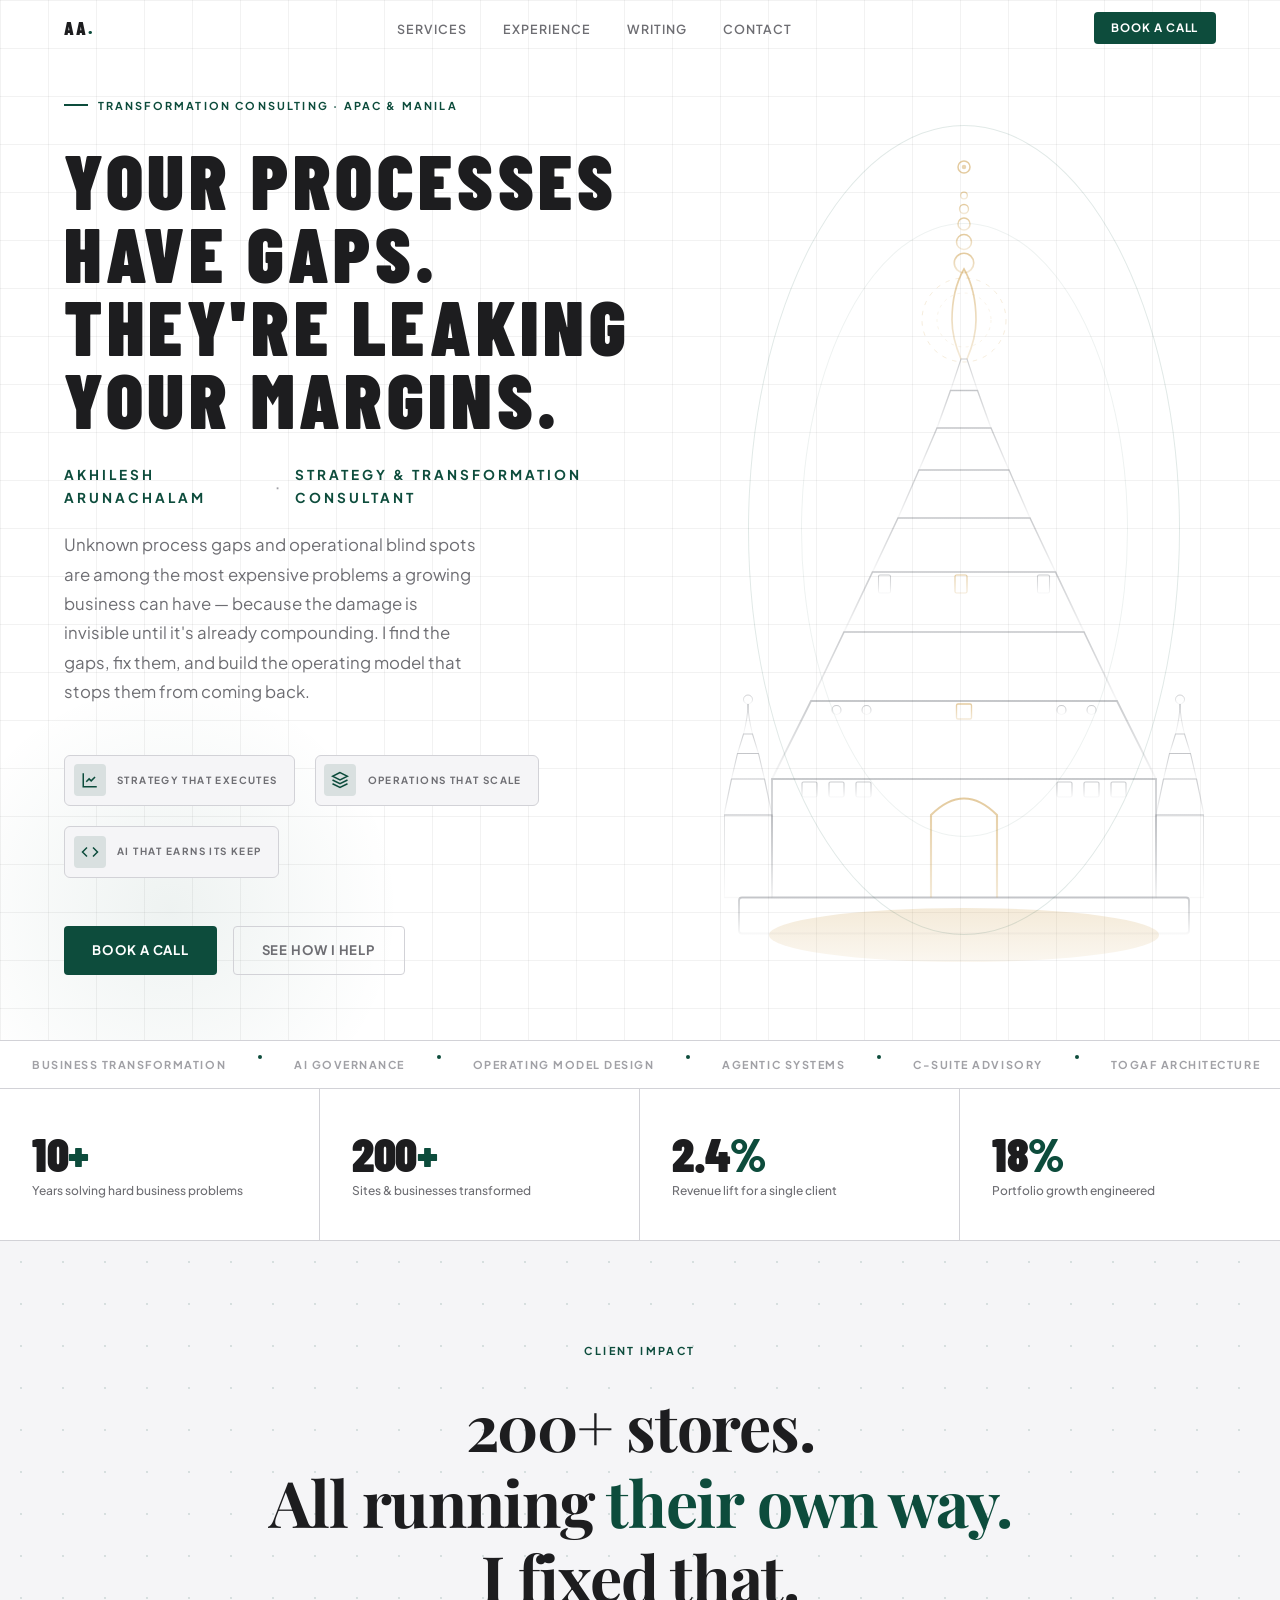
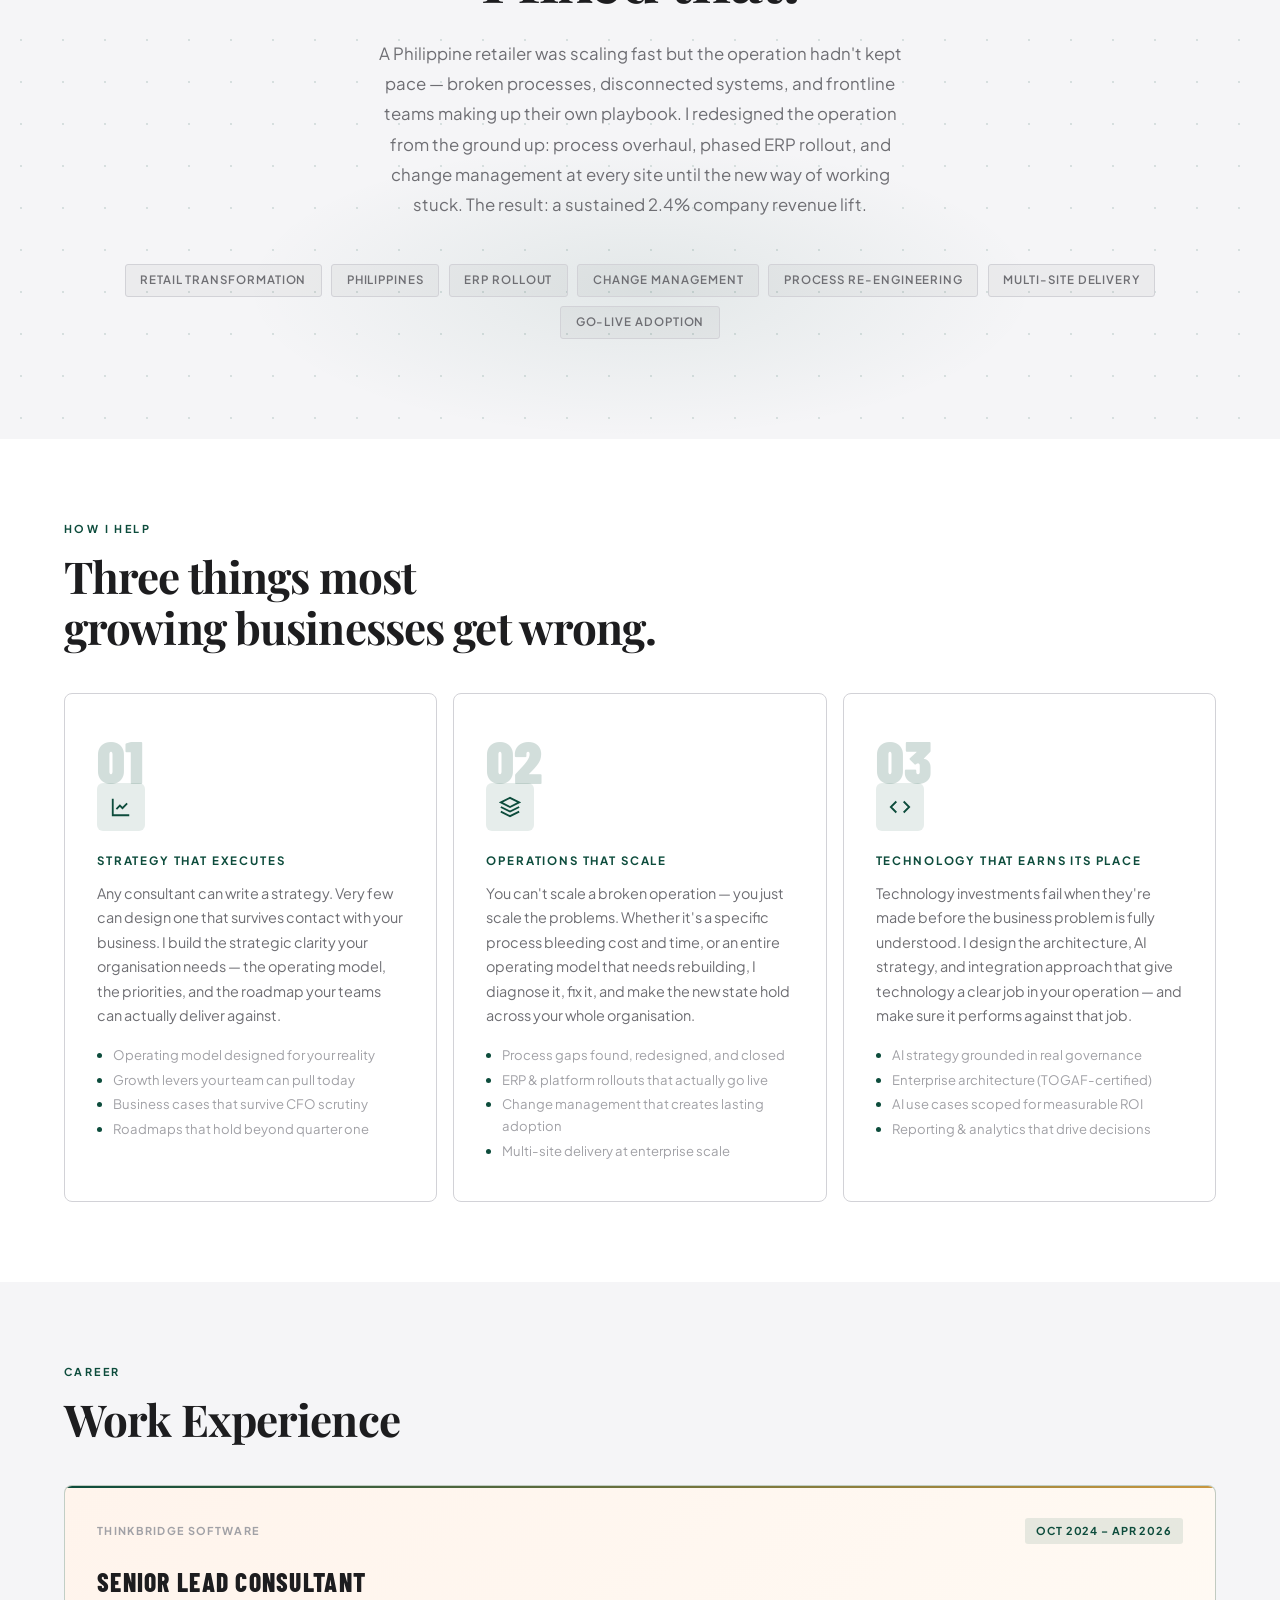
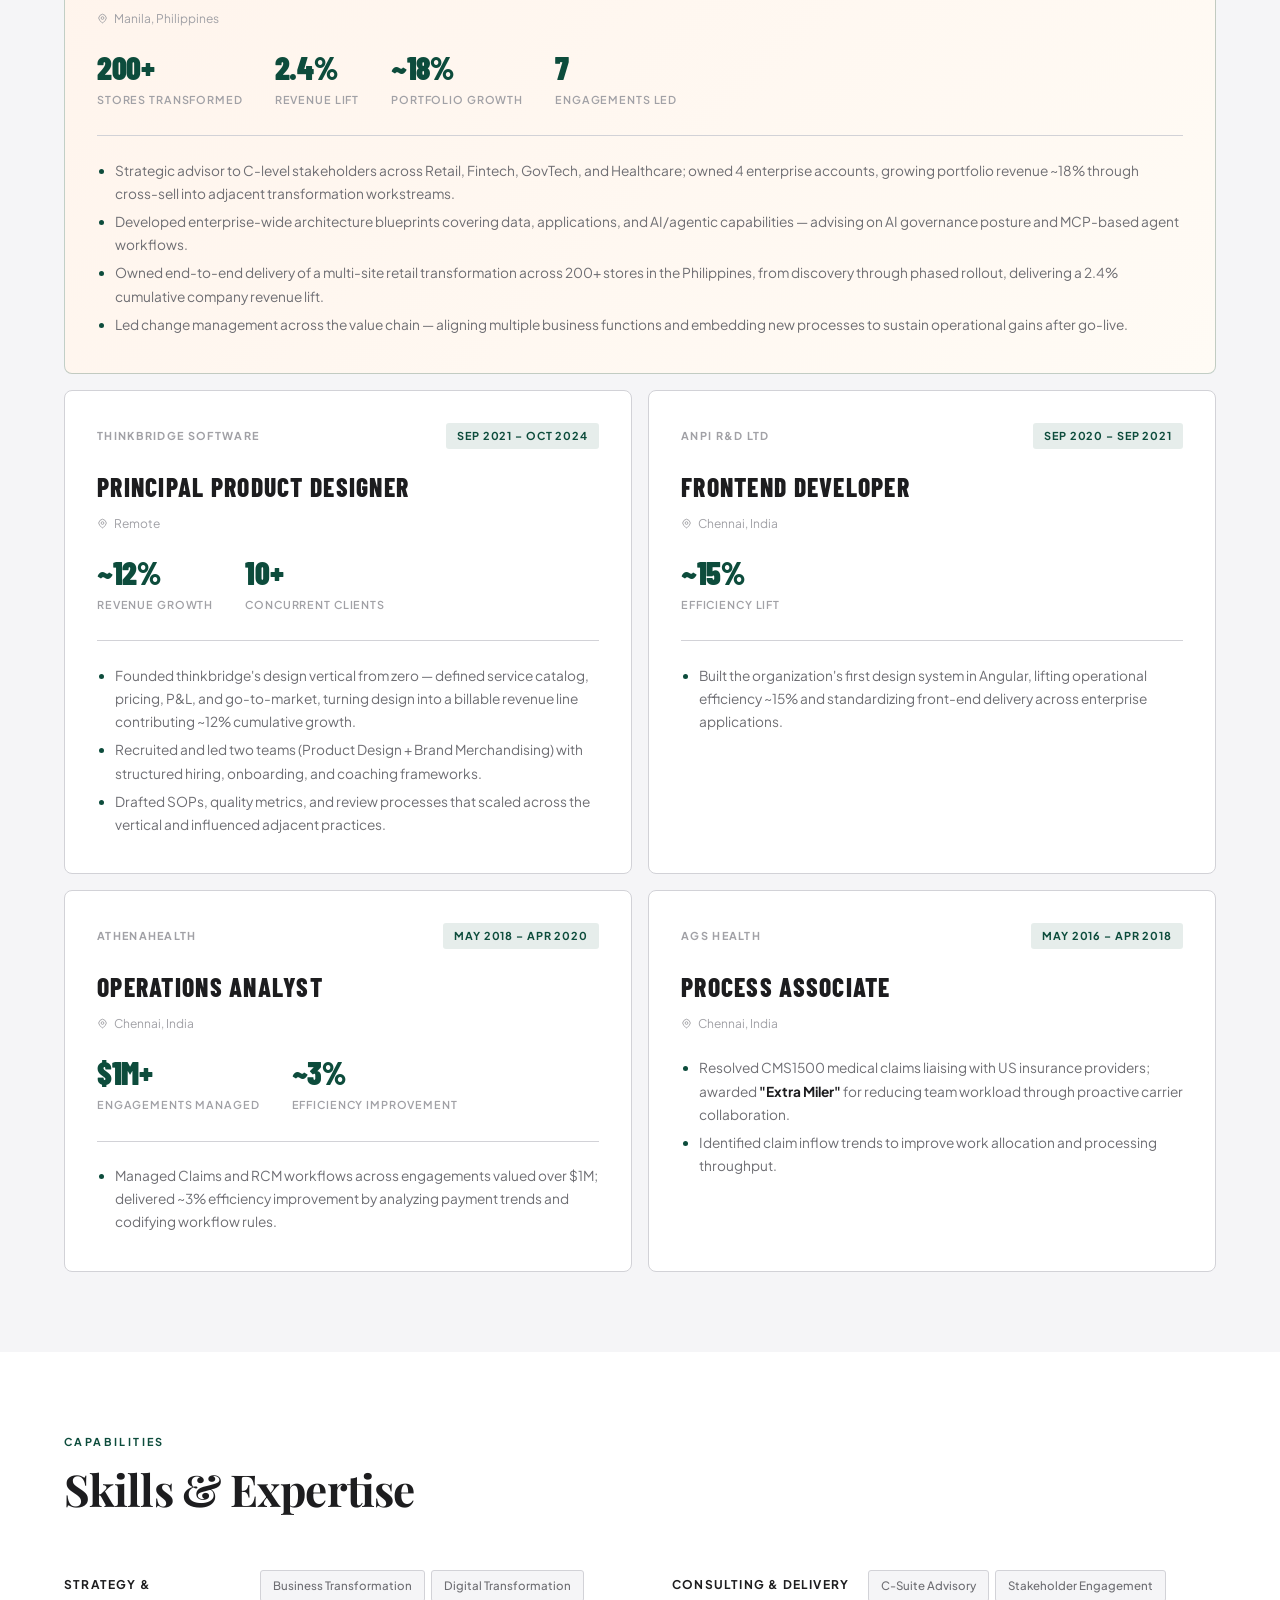
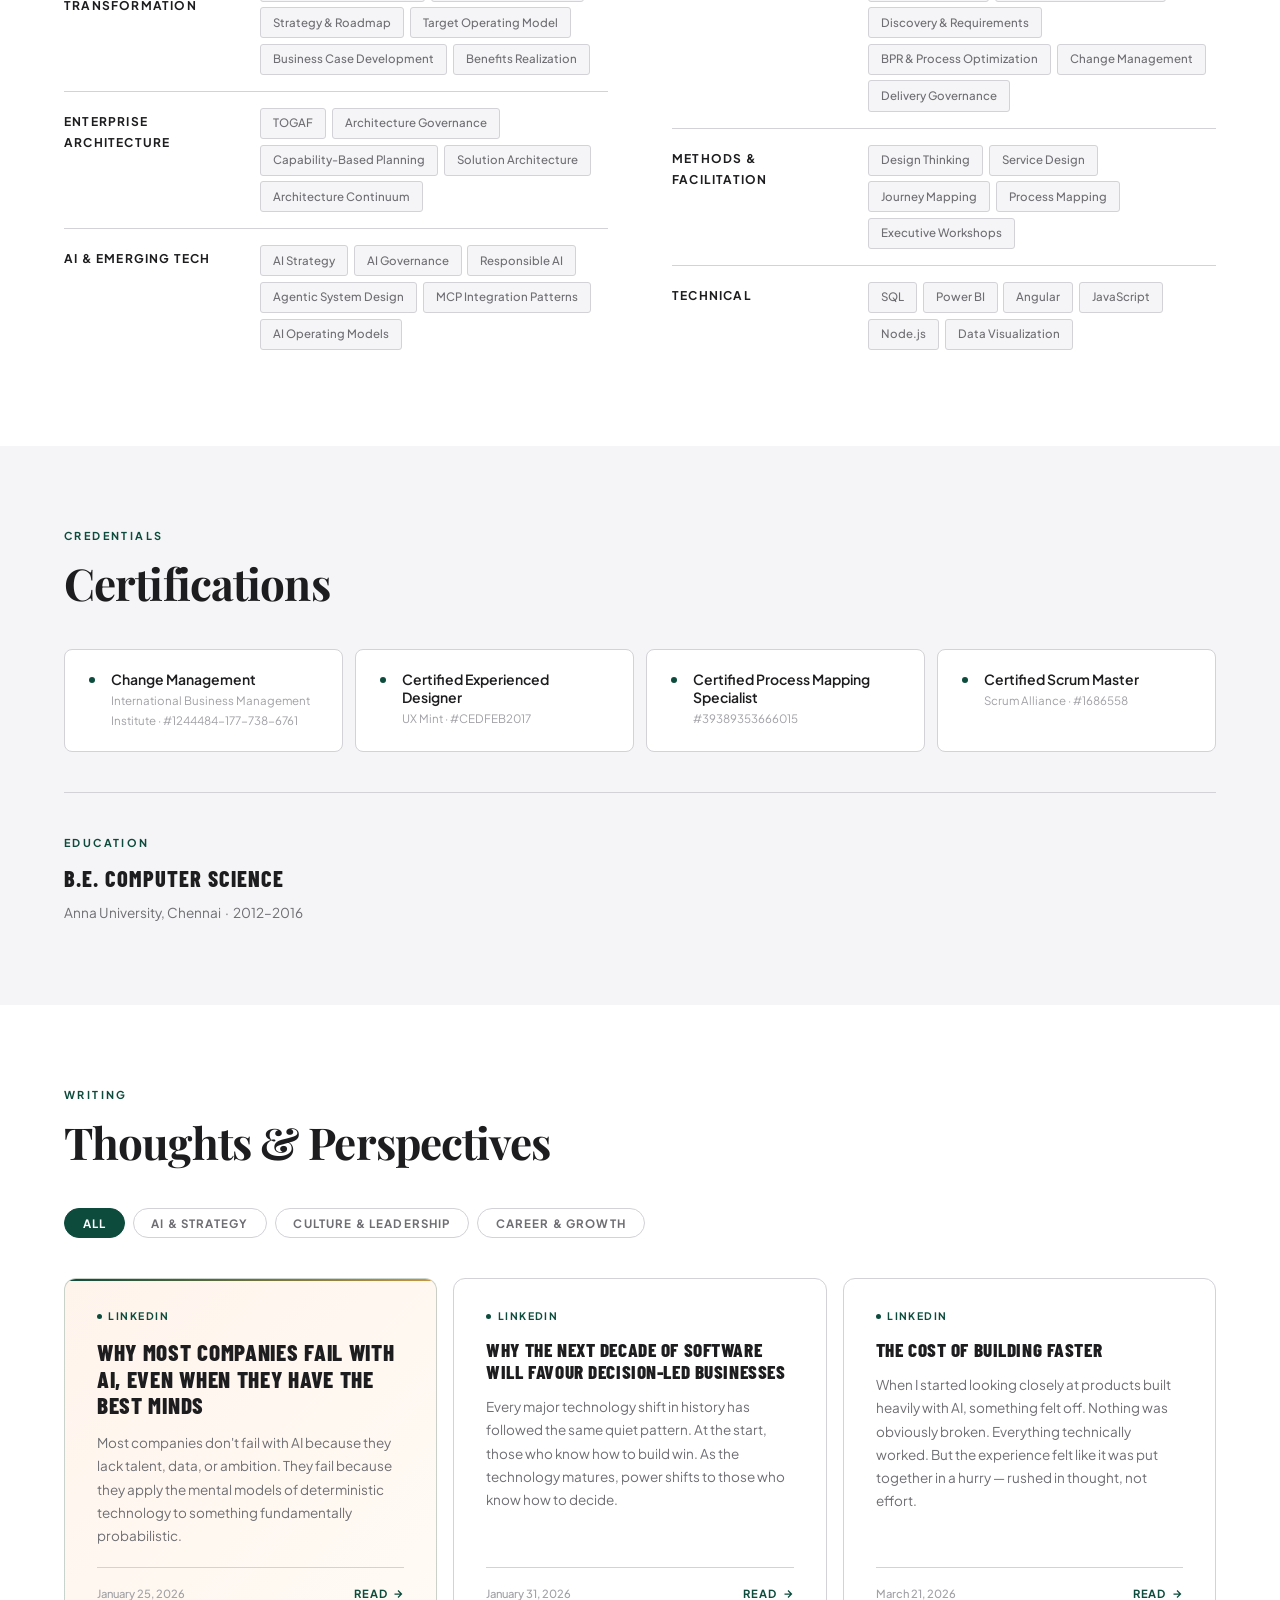
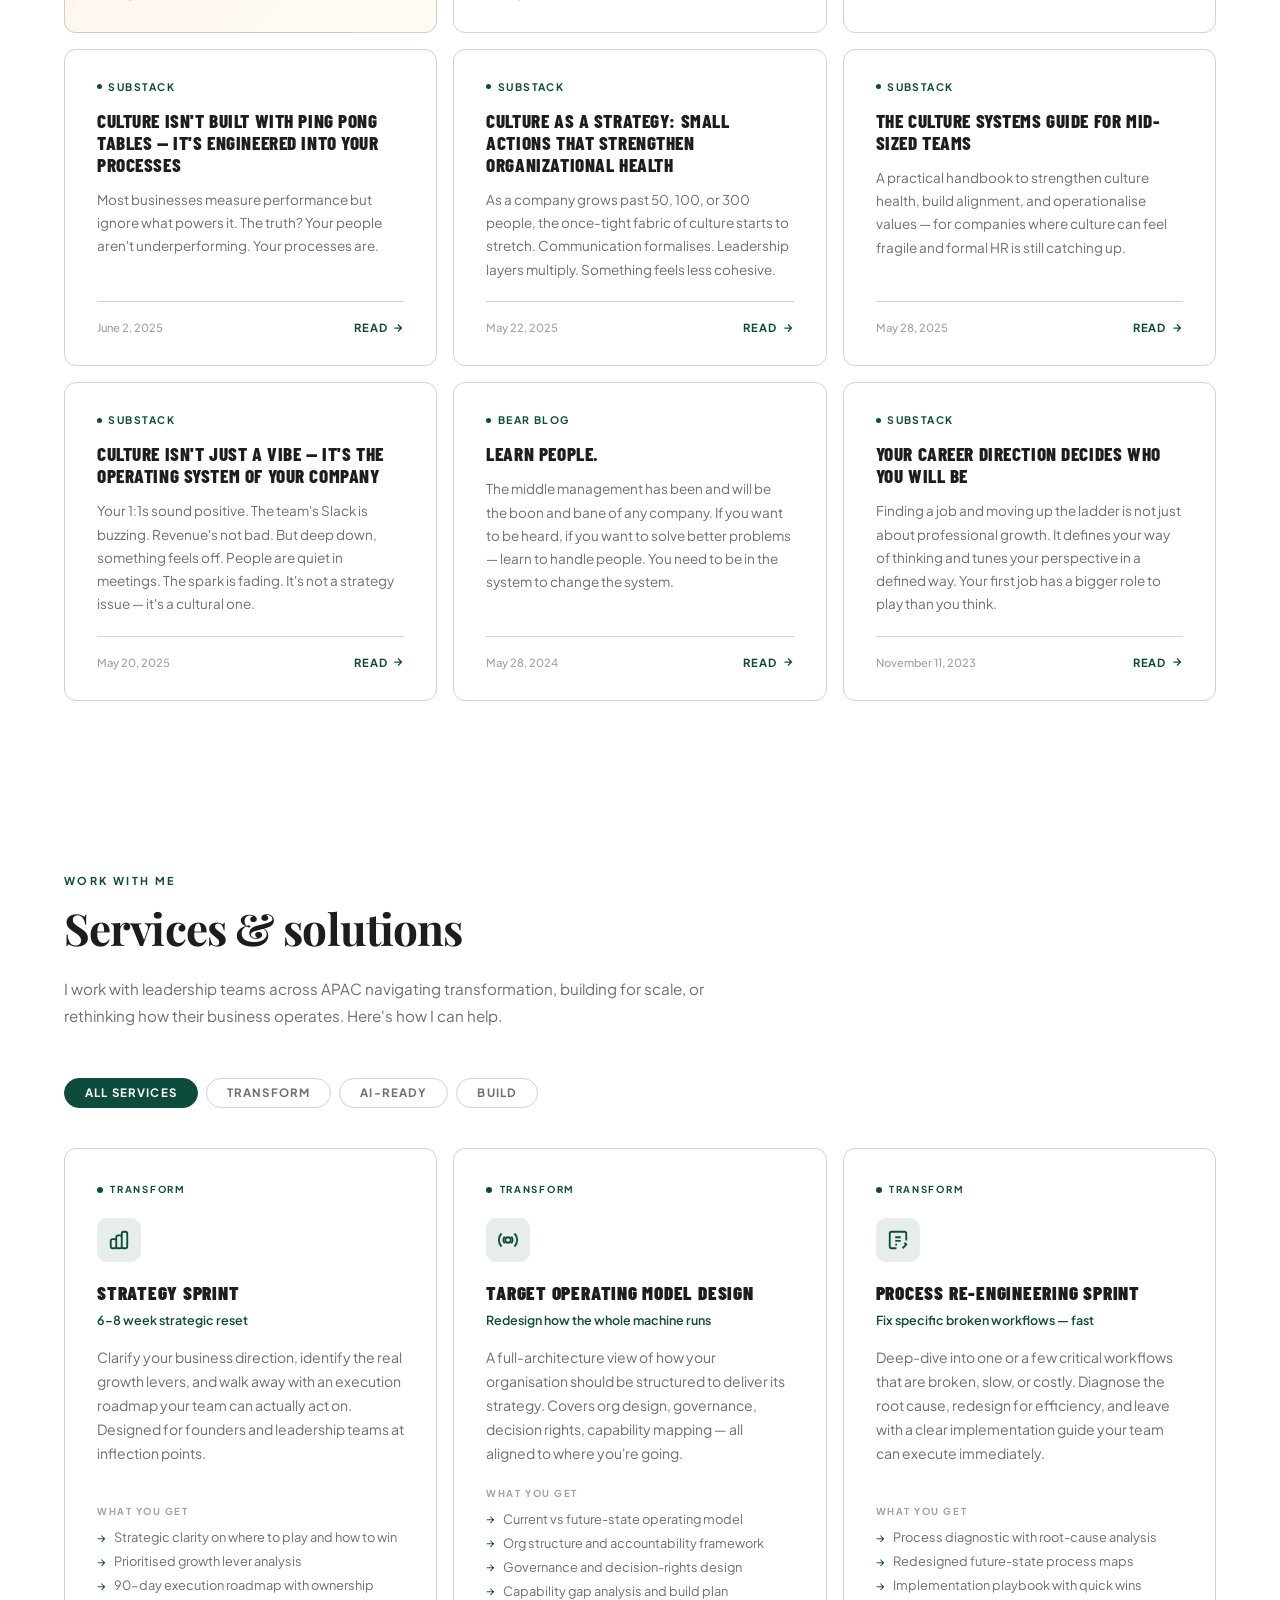
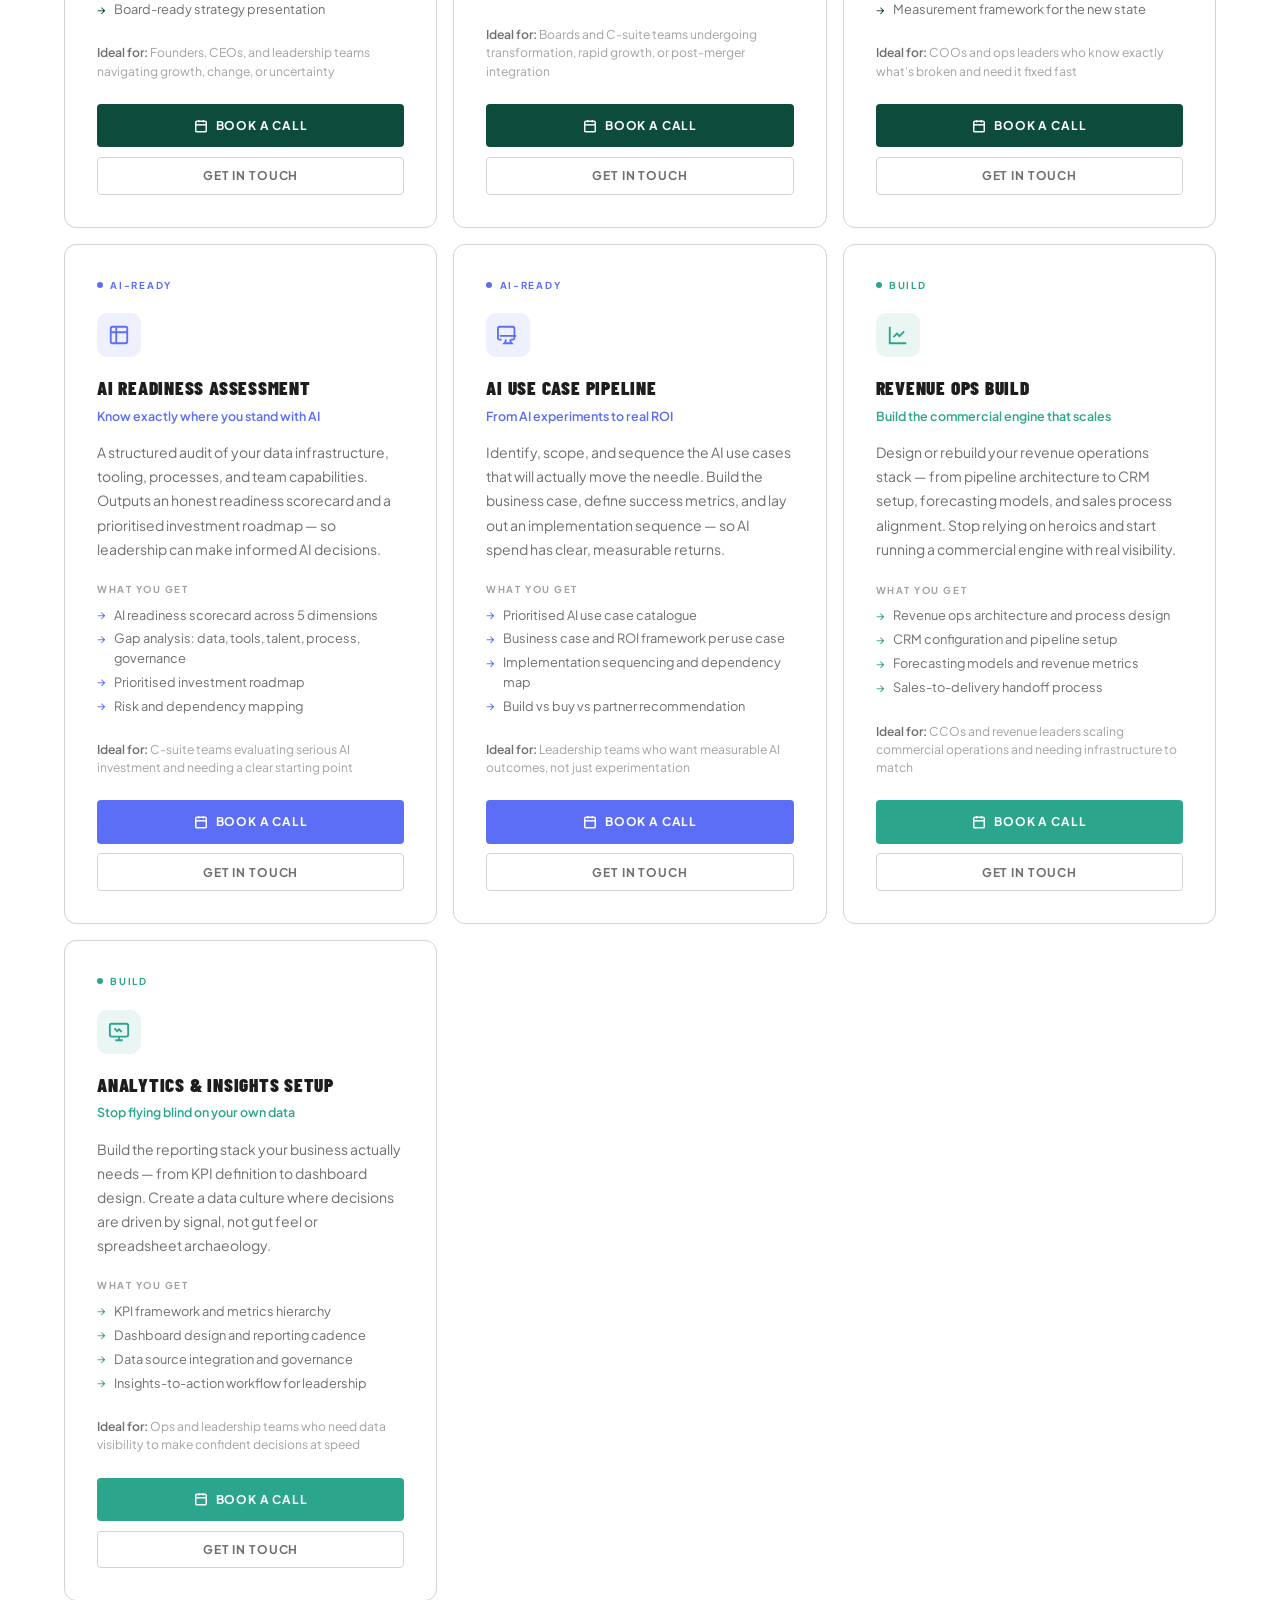
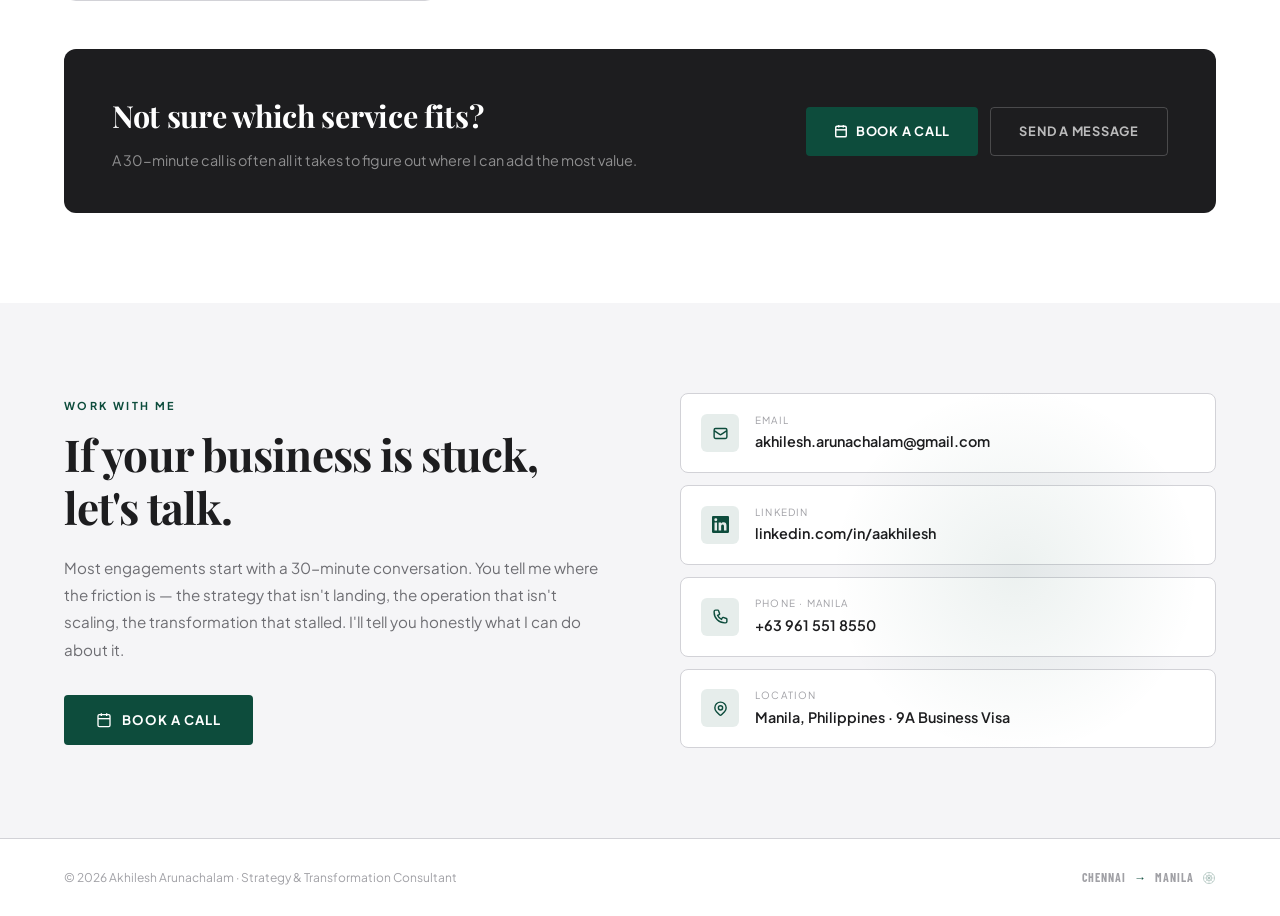
==== index.html @ bbd0cce0 "Initial commit — personal consulting website" ====
<!DOCTYPE html>
<html lang="en">
<head>
  <meta charset="UTF-8"/>
  <meta name="viewport" content="width=device-width, initial-scale=1.0"/>
  <title>Akhilesh Arunachalam</title>
  <link rel="preconnect" href="https://fonts.googleapis.com"/>
  <link href="https://fonts.googleapis.com/css2?family=Barlow+Condensed:wght@700;800;900&family=Playfair+Display:wght@600;700;800&family=Plus+Jakarta+Sans:wght@300;400;500;600;700;800&display=swap" rel="stylesheet"/>
  <style>
    *, *::before, *::after { box-sizing: border-box; margin: 0; padding: 0; }

    :root {
      --bg:      #ffffff;
      --bg2:     #f5f5f7;
      --card:    #ffffff;
      --card2:   #f5f5f7;
      --border:  #d2d2d7;
      --text:    #1d1d1f;
      --muted:   #6e6e73;
      --light:   #a1a1a6;
      --saffron: #0d4c3c;
      --gold:    #c9973f;
      --sf-glow: rgba(13,76,60,.14);
    }

    html { scroll-behavior: smooth; }

    body {
      background: var(--bg);
      color: var(--text);
      font-family: 'Plus Jakarta Sans', -apple-system, sans-serif;
      font-size: 17px;
      line-height: 1.75;
      -webkit-font-smoothing: antialiased;
    }

    /* ── NAV ─────────────────────────────────────── */
    nav {
      position: fixed; top: 0; left: 0; right: 0; z-index: 200;
      height: 56px;
      display: flex; align-items: center; justify-content: space-between;
      padding: 0 max(28px,5%);
      transition: background .3s, border-color .3s;
    }
    nav.scrolled {
      background: rgba(255,255,255,.92);
      backdrop-filter: blur(16px);
      -webkit-backdrop-filter: blur(16px);
      border-bottom: 1px solid var(--border);
    }
    .nav-logo {
      font-family: 'Barlow Condensed', sans-serif;
      font-weight: 900; font-size: 1.15rem; letter-spacing: .12em;
      text-transform: uppercase; color: var(--text);
    }
    .nav-logo span { color: var(--saffron); }
    nav ul { list-style: none; display: flex; gap: 2.25rem; }
    nav a { font-size: .78rem; font-weight: 600; letter-spacing: .08em; text-transform: uppercase; color: var(--muted); text-decoration: none; transition: color .2s; }
    nav a:hover { color: var(--saffron); }
    .nav-cta {
      background: var(--saffron); color: #fff;
      padding: .4rem 1.1rem; border-radius: 4px;
      font-size: .72rem; font-weight: 700; letter-spacing: .08em; text-transform: uppercase;
      text-decoration: none; transition: background .2s;
    }
    .nav-cta:hover { background: #0a3d2f; color: #fff; }

    /* ── FADE ANIMATIONS ─────────────────────────── */
    .fade { opacity: 0; transform: translateY(24px); transition: opacity .7s ease, transform .7s ease; }
    .fade.in { opacity: 1; transform: none; }
    .d1 { transition-delay: .1s; } .d2 { transition-delay: .2s; }
    .d3 { transition-delay: .3s; } .d4 { transition-delay: .45s; }

    /* ── HERO ────────────────────────────────────── */
    #hero {
      min-height: 100vh;
      display: grid; grid-template-columns: 1fr 1fr;
      align-items: center;
      padding: 80px max(28px,5%) 60px;
      position: relative; overflow: hidden;
      background: #ffffff;
    }

    /* Grid texture */
    #hero::before {
      content: '';
      position: absolute; inset: 0;
      background-image:
        linear-gradient(rgba(0,0,0,.05) 1px, transparent 1px),
        linear-gradient(90deg, rgba(0,0,0,.05) 1px, transparent 1px);
      background-size: 48px 48px;
      pointer-events: none;
    }

    /* Warm glow bottom-left */
    #hero::after {
      content: '';
      position: absolute; bottom: -120px; left: -80px;
      width: 500px; height: 500px;
      background: radial-gradient(circle, rgba(13,76,60,.07) 0%, transparent 65%);
      pointer-events: none;
    }

    .hero-left { position: relative; z-index: 2; }

    .hero-tag {
      display: inline-flex; align-items: center; gap: .6rem;
      font-size: .68rem; font-weight: 700; letter-spacing: .2em;
      text-transform: uppercase; color: var(--saffron);
      margin-bottom: 1.75rem;
    }
    .hero-tag::before { content: ''; width: 24px; height: 2px; background: var(--saffron); }

    h1 {
      font-family: 'Barlow Condensed', sans-serif;
      font-size: clamp(2.8rem, 6vw, 5.5rem);
      font-weight: 900; letter-spacing: .06em;
      text-transform: uppercase; line-height: .95;
      color: var(--text); margin-bottom: 1.75rem;
    }

    .hero-tagline {
      font-size: clamp(.72rem, 1.1vw, .85rem);
      font-weight: 700; letter-spacing: .22em;
      text-transform: uppercase;
      color: var(--saffron); margin-bottom: 1.25rem;
      display: flex; align-items: center; gap: .75rem;
    }
    .tl-sep { color: var(--light); }

    .hero-desc {
      font-size: clamp(.9rem, 1.4vw, 1.05rem);
      color: var(--muted); line-height: 1.75;
      max-width: 420px; margin-bottom: 3rem;
    }

    /* Capability badges */
    .cap-badges { display: flex; flex-wrap: wrap; gap: 1.25rem; margin-bottom: 3rem; }
    .cap-badge {
      display: flex; align-items: center; gap: .7rem;
      padding: .55rem 1rem .55rem .55rem;
      background: var(--bg2);
      border: 1px solid var(--border);
      border-radius: 6px;
      transition: border-color .2s, background .2s;
    }
    .cap-badge:hover { border-color: rgba(13,76,60,.4); background: rgba(13,76,60,.05); }
    .cap-icon {
      width: 32px; height: 32px; border-radius: 4px;
      background: rgba(13,76,60,.12);
      display: flex; align-items: center; justify-content: center;
      flex-shrink: 0; color: var(--saffron);
    }
    .cap-text { font-size: .62rem; font-weight: 700; letter-spacing: .14em; text-transform: uppercase; color: var(--muted); }

    .hero-actions { display: flex; gap: 1rem; }
    .btn {
      display: inline-flex; align-items: center; gap: .5rem;
      padding: .75rem 1.75rem; border-radius: 4px;
      font-size: .82rem; font-weight: 700; letter-spacing: .06em;
      text-transform: uppercase; text-decoration: none; transition: all .2s;
    }
    .btn-primary { background: var(--saffron); color: #fff; }
    .btn-primary:hover { background: #0a3d2f; transform: translateY(-1px); box-shadow: 0 6px 20px rgba(13,76,60,.3); }
    .btn-outline { border: 1px solid var(--border); color: var(--muted); }
    .btn-outline:hover { border-color: var(--saffron); color: var(--saffron); }

    /* Hero right — gopuram */
    .hero-right {
      position: relative; z-index: 2;
      display: flex; align-items: center; justify-content: flex-end;
      padding-right: 2%;
    }
    .gopuram-wrap {
      position: relative;
      width: min(480px, 46vw);
    }
    .gopuram-svg { width: 100%; height: auto; display: block; }

    /* Circular halo behind gopuram */
    .gopuram-halo {
      position: absolute;
      top: 50%; left: 50%;
      transform: translate(-50%, -50%);
      width: 90%; height: 90%;
      border-radius: 50%;
      border: 1px solid rgba(13,76,60,.12);
      pointer-events: none;
    }
    .gopuram-halo::before {
      content: ''; position: absolute; inset: 12%;
      border-radius: 50%;
      border: 1px solid rgba(13,76,60,.07);
    }

    /* Floating stat pills */
    .hero-pill {
      position: absolute;
      background: rgba(255,255,255,.97);
      border: 1px solid var(--border);
      box-shadow: 0 4px 20px rgba(0,0,0,.08);
      border-radius: 8px; padding: .6rem 1rem;
      backdrop-filter: blur(8px);
    }
    .hero-pill .pn { font-size: 1.3rem; font-weight: 800; letter-spacing: -.04em; color: var(--saffron); display: block; }
    .hero-pill .pl { font-size: .65rem; font-weight: 600; letter-spacing: .08em; text-transform: uppercase; color: var(--muted); }
    .pill-1 { top: 18%; left: -8%; animation: float 6s ease-in-out infinite; }
    .pill-2 { bottom: 22%; right: -4%; animation: float 6s ease-in-out infinite .8s; }
    .pill-3 { top: 54%; left: -12%; animation: float 6s ease-in-out infinite 1.6s; }
    @keyframes float { 0%,100% { transform: translateY(0); } 50% { transform: translateY(-8px); } }

    /* ── MARQUEE ────────────────────────────────── */
    #marquee {
      padding: 14px 0; overflow: hidden;
      background: var(--card);
      border-top: 1px solid var(--border);
      border-bottom: 1px solid var(--border);
    }
    .marquee-track { display: flex; width: max-content; animation: mq 35s linear infinite; }
    .marquee-track:hover { animation-play-state: paused; }
    @keyframes mq { from { transform: translateX(0); } to { transform: translateX(-50%); } }
    .mi { display: inline-flex; align-items: center; gap: .5rem; padding: 0 2rem; font-size: .68rem; font-weight: 700; letter-spacing: .14em; text-transform: uppercase; color: var(--light); white-space: nowrap; }
    .md { width: 4px; height: 4px; border-radius: 50%; background: var(--saffron); flex-shrink: 0; }

    /* ── NUMBERS ────────────────────────────────── */
    #numbers {
      display: grid; grid-template-columns: repeat(4,1fr);
      gap: 0; border-bottom: 1px solid var(--border);
    }
    .num-item {
      padding: 2.5rem 2rem; border-right: 1px solid var(--border);
      position: relative; overflow: hidden;
      transition: background .2s;
    }
    .num-item:last-child { border-right: none; }
    .num-item:hover { background: rgba(0,0,0,.02); }
    .num-item::before {
      content: ''; position: absolute; bottom: 0; left: 0; right: 0;
      height: 2px; background: linear-gradient(90deg, var(--saffron), var(--gold));
      opacity: 0; transition: opacity .3s;
    }
    .num-item:hover::before { opacity: 1; }
    .big-num {
      font-family: 'Barlow Condensed', sans-serif;
      font-size: 3rem; font-weight: 900; letter-spacing: -.01em; line-height: 1;
      color: var(--text); margin-bottom: .4rem;
    }
    .big-num span { color: var(--saffron); }
    .num-label { font-size: .75rem; color: var(--muted); font-weight: 500; line-height: 1.4; }

    /* ── SPOTLIGHT ──────────────────────────────── */
    #spotlight {
      padding: 100px max(28px,5%);
      background: var(--bg2);
      position: relative; overflow: hidden; text-align: center;
    }
    #spotlight::before {
      content: '';
      position: absolute; bottom: 0; left: 50%; transform: translateX(-50%);
      width: 800px; height: 300px;
      background: radial-gradient(ellipse, rgba(13,76,60,.08) 0%, transparent 70%);
      pointer-events: none;
    }
    /* Background kolam-dot grid */
    #spotlight::after {
      content: '';
      position: absolute; inset: 0;
      background-image: radial-gradient(circle, rgba(13,76,60,.13) 1px, transparent 1px);
      background-size: 42px 42px;
      pointer-events: none;
    }
    .sp-label { font-size: .68rem; font-weight: 700; letter-spacing: .22em; text-transform: uppercase; color: var(--saffron); margin-bottom: 1.75rem; position: relative; z-index: 2; }
    .sp-head {
      font-family: 'Playfair Display', serif;
      font-size: clamp(1.9rem, 5vw, 4rem);
      font-weight: 700; letter-spacing: -0.02em; text-transform: none; line-height: 1.18;
      color: var(--text); max-width: 900px; margin: 0 auto 1.5rem;
      position: relative; z-index: 2;
    }
    .sp-head em { font-style: normal; color: var(--saffron); }
    .sp-sub { font-size: 1.05rem; color: var(--muted); max-width: 540px; margin: 0 auto 2.75rem; line-height: 1.8; position: relative; z-index: 2; }
    .sp-tags { display: flex; flex-wrap: wrap; gap: .6rem; justify-content: center; position: relative; z-index: 2; }
    .sp-tag { background: rgba(0,0,0,.04); border: 1px solid var(--border); color: var(--muted); padding: .32rem .9rem; border-radius: 3px; font-size: .72rem; font-weight: 600; letter-spacing: .08em; text-transform: uppercase; }

    /* ── PILLARS ────────────────────────────────── */
    #pillars { padding: 80px max(28px,5%); background: var(--bg); }
    .sec-label { font-size: .68rem; font-weight: 700; letter-spacing: .22em; text-transform: uppercase; color: var(--saffron); margin-bottom: .75rem; }
    .sec-title { font-family: 'Playfair Display', serif; font-size: clamp(1.75rem, 3.5vw, 2.75rem); font-weight: 700; letter-spacing: -0.02em; text-transform: none; color: var(--text); margin-bottom: 2.5rem; line-height: 1.18; }
    .pillars-grid { display: grid; grid-template-columns: repeat(3,1fr); gap: 16px; }
    .pillar-card {
      background: var(--card); border: 1px solid var(--border);
      border-radius: 8px; padding: 2.25rem 2rem;
      position: relative; overflow: hidden;
      transition: transform .25s, box-shadow .25s, border-color .25s;
    }
    .pillar-card::before {
      content: ''; position: absolute; top: 0; left: 0; right: 0;
      height: 2px; background: linear-gradient(90deg, var(--saffron), var(--gold));
      opacity: 0; transition: opacity .25s;
    }
    .pillar-card:hover { transform: translateY(-4px); box-shadow: 0 16px 48px rgba(0,0,0,.3); border-color: rgba(13,76,60,.3); }
    .pillar-card:hover::before { opacity: 1; }
    .pillar-num { font-family: 'Barlow Condensed', sans-serif; font-size: 3.8rem; font-weight: 900; line-height: 1; color: var(--saffron); opacity: .18; margin-bottom: -.5rem; }
    .pillar-icon { width: 48px; height: 48px; background: rgba(13,76,60,.1); border-radius: 6px; display: flex; align-items: center; justify-content: center; color: var(--saffron); margin-bottom: 1.25rem; }
    .pillar-card h3 { font-size: .72rem; font-weight: 700; letter-spacing: .16em; text-transform: uppercase; color: var(--saffron); margin-bottom: .6rem; }
    .pillar-card p { font-size: .9rem; color: var(--muted); line-height: 1.7; }
    .pillar-list { margin-top: 1rem; padding-left: 1rem; }
    .pillar-list li { font-size: .82rem; color: var(--light); line-height: 1.65; margin-bottom: .2rem; }
    .pillar-list li::marker { color: var(--saffron); }

    /* ── EXPERIENCE ─────────────────────────────── */
    #experience { padding: 80px max(28px,5%); background: var(--bg2); }
    .exp-grid { display: grid; grid-template-columns: 1fr 1fr; gap: 16px; }

    .exp-card {
      background: var(--card); border: 1px solid var(--border);
      border-radius: 8px; padding: 2rem;
      position: relative; overflow: hidden;
      transition: transform .2s, box-shadow .2s, border-color .2s;
    }
    .exp-card:hover { transform: translateY(-3px); box-shadow: 0 12px 40px rgba(0,0,0,.3); border-color: rgba(13,76,60,.25); }
    .exp-card::before {
      content: ''; position: absolute; top: 0; left: 0; right: 0; height: 2px;
      background: linear-gradient(90deg, var(--saffron), var(--gold)); opacity: 0; transition: opacity .2s;
    }
    .exp-card:hover::before { opacity: 1; }

    .exp-card.hero-exp {
      grid-column: span 2;
      background: linear-gradient(135deg, #fff4ec 0%, #fffbf5 100%);
      border-color: rgba(13,76,60,.25);
    }
    .exp-card.hero-exp::before { opacity: 1; }

    .exp-co-row { display: flex; justify-content: space-between; align-items: center; margin-bottom: 1rem; flex-wrap: wrap; gap: .5rem; }
    .exp-company { font-size: .68rem; font-weight: 700; letter-spacing: .12em; text-transform: uppercase; color: var(--light); }
    .exp-period { font-size: .68rem; font-weight: 700; letter-spacing: .08em; text-transform: uppercase; color: var(--saffron); background: rgba(13,76,60,.1); padding: .22rem .7rem; border-radius: 3px; }
    .exp-role { font-family: 'Barlow Condensed', sans-serif; font-size: 1.6rem; font-weight: 800; letter-spacing: .05em; text-transform: uppercase; color: var(--text); margin-bottom: .2rem; }
    .exp-loc { font-size: .75rem; color: var(--light); margin-bottom: 1.4rem; display: flex; align-items: center; gap: .35rem; }
    .exp-metrics { display: flex; gap: 2rem; flex-wrap: wrap; margin-bottom: 1.4rem; padding-bottom: 1.4rem; border-bottom: 1px solid var(--border); }
    .exp-m .v { display: block; font-family: 'Barlow Condensed', sans-serif; font-size: 2rem; font-weight: 900; letter-spacing: -.01em; color: var(--saffron); line-height: 1; }
    .exp-m .l { font-size: .68rem; font-weight: 600; letter-spacing: .08em; text-transform: uppercase; color: var(--light); }
    .exp-bullets { padding-left: 1.1rem; }
    .exp-bullets li { font-size: .855rem; line-height: 1.7; color: var(--muted); margin-bottom: .3rem; }
    .exp-bullets li::marker { color: var(--saffron); }

    /* ── SKILLS ─────────────────────────────────── */
    #skills { padding: 80px max(28px,5%); background: var(--bg); }
    .skills-grid { display: grid; grid-template-columns: 1fr 1fr; gap: 0 4rem; }
    .sk-row { display: grid; grid-template-columns: 180px 1fr; padding: 1rem 0; border-bottom: 1px solid var(--border); align-items: start; gap: 1rem; }
    .sk-row:last-child { border-bottom: none; }
    .sk-cat { font-size: .75rem; font-weight: 700; letter-spacing: .1em; text-transform: uppercase; color: var(--text); padding-top: .2rem; }
    .sk-tags { display: flex; flex-wrap: wrap; gap: .35rem; }
    .sk-tag { background: var(--card2); border: 1px solid var(--border); border-radius: 3px; padding: .28rem .75rem; font-size: .72rem; color: var(--muted); font-weight: 500; transition: all .15s; }
    .sk-tag:hover { border-color: var(--saffron); color: var(--saffron); }

    /* ── CERTS ──────────────────────────────────── */
    #certs { padding: 80px max(28px,5%); background: var(--bg2); }
    .cert-grid { display: grid; grid-template-columns: repeat(auto-fit, minmax(260px,1fr)); gap: 12px; }
    .cert-card { display: flex; align-items: flex-start; gap: 1rem; padding: 1.25rem 1.5rem; background: var(--card); border: 1px solid var(--border); border-radius: 8px; transition: border-color .2s; }
    .cert-card:hover { border-color: rgba(13,76,60,.35); }
    .cert-dot { width: 6px; height: 6px; border-radius: 50%; background: var(--saffron); flex-shrink: 0; margin-top: 7px; }
    .cert-card h4 { font-size: .875rem; font-weight: 600; color: var(--text); margin-bottom: .2rem; line-height: 1.3; }
    .cert-card p { font-size: .72rem; color: var(--light); }

    /* ── CONTACT ────────────────────────────────── */
    #contact { padding: 90px max(28px,5%); background: var(--bg2); position: relative; overflow: hidden; }
    #contact::before {
      content: ''; position: absolute; right: 5%; top: 50%; transform: translateY(-50%);
      width: 400px; height: 400px;
      background: radial-gradient(circle, rgba(13,76,60,.08) 0%, transparent 65%);
      pointer-events: none;
    }
    .contact-layout { display: grid; grid-template-columns: 1fr 1fr; gap: 5rem; align-items: center; }
    .contact-left .c-label { font-size: .68rem; font-weight: 700; letter-spacing: .22em; text-transform: uppercase; color: var(--saffron); margin-bottom: .75rem; }
    .contact-left h2 {
      font-family: 'Playfair Display', serif;
      font-size: clamp(1.75rem, 3.5vw, 2.75rem);
      font-weight: 700; letter-spacing: -0.02em; text-transform: none; line-height: 1.2;
      color: var(--text); margin-bottom: 1.25rem;
    }
    .contact-left p { font-size: .95rem; color: var(--muted); line-height: 1.8; margin-bottom: 2rem; }
    .contact-primary {
      display: inline-flex; align-items: center; gap: .6rem;
      background: var(--saffron); color: #fff;
      padding: .85rem 2rem; border-radius: 4px;
      font-size: .82rem; font-weight: 700; letter-spacing: .08em; text-transform: uppercase;
      text-decoration: none; transition: background .2s, transform .2s;
    }
    .contact-primary:hover { background: #0a3d2f; transform: translateY(-2px); }

    .contact-right { display: flex; flex-direction: column; gap: .75rem; }
    .c-link { display: flex; align-items: center; gap: 1rem; padding: 1.1rem 1.25rem; background: var(--card); border: 1px solid var(--border); border-radius: 8px; text-decoration: none; transition: all .2s; }
    .c-link:hover { border-color: rgba(13,76,60,.4); transform: translateX(5px); }
    .c-icon { width: 38px; height: 38px; flex-shrink: 0; background: rgba(13,76,60,.1); border-radius: 6px; display: flex; align-items: center; justify-content: center; color: var(--saffron); }
    .c-lbl { font-size: .62rem; text-transform: uppercase; letter-spacing: .12em; color: var(--light); }
    .c-val { font-size: .9rem; font-weight: 600; color: var(--text); }

    /* ── FOOTER ─────────────────────────────────── */
    footer { padding: 1.75rem max(28px,5%); border-top: 1px solid var(--border); display: flex; align-items: center; justify-content: space-between; flex-wrap: wrap; gap: 1rem; background: var(--bg); }
    .ft-l { font-size: .75rem; color: var(--light); }
    .ft-r { display: flex; align-items: center; gap: .5rem; font-size: .75rem; color: var(--light); font-family: 'Barlow Condensed', sans-serif; letter-spacing: .08em; font-weight: 700; text-transform: uppercase; }
    .ft-r span { color: var(--saffron); }

    /* ── BLOGS ──────────────────────────────────── */
    #blogs { padding: 80px max(28px,5%); background: var(--bg); }
    .blog-filters { display: flex; gap: .5rem; flex-wrap: wrap; margin-bottom: 2.5rem; }
    .bf {
      padding: .42rem 1.1rem; border-radius: 100px;
      border: 1px solid var(--border); background: transparent;
      color: var(--muted); font-size: .72rem; font-weight: 700;
      letter-spacing: .1em; text-transform: uppercase;
      cursor: pointer; transition: all .2s; font-family: 'Plus Jakarta Sans', sans-serif;
    }
    .bf:hover { border-color: var(--saffron); color: var(--saffron); }
    .bf.active { background: var(--saffron); border-color: var(--saffron); color: #fff; }
    .blog-grid {
      display: grid; grid-template-columns: repeat(3,1fr); gap: 16px;
    }
    .blog-card {
      background: var(--card); border: 1px solid var(--border);
      border-radius: 12px; padding: 1.75rem 2rem;
      cursor: pointer; display: flex; flex-direction: column;
      position: relative; overflow: hidden;
      transition: transform .22s, box-shadow .22s, border-color .22s;
    }
    .blog-card::before {
      content: ''; position: absolute; top: 0; left: 0; right: 0; height: 2px;
      background: linear-gradient(90deg, var(--saffron), var(--gold));
      opacity: 0; transition: opacity .22s;
    }
    .blog-card:hover { transform: translateY(-3px); box-shadow: 0 12px 36px rgba(0,0,0,.07); border-color: rgba(13,76,60,.2); }
    .blog-card:hover::before { opacity: 1; }
    .blog-card.bc-featured {
      background: linear-gradient(135deg, #fff4ec 0%, #fffbf5 100%);
      border-color: rgba(13,76,60,.22);
    }
    .blog-card.bc-featured::before { opacity: 1; }
    .blog-card.hidden { display: none; }
    .blog-platform {
      display: inline-flex; align-items: center; gap: .4rem;
      font-size: .65rem; font-weight: 700; letter-spacing: .14em;
      text-transform: uppercase; color: var(--saffron); margin-bottom: .85rem;
    }
    .blog-platform::before {
      content: ''; width: 5px; height: 5px; border-radius: 50%;
      background: var(--saffron); flex-shrink: 0;
    }
    .blog-title {
      font-family: 'Barlow Condensed', sans-serif;
      font-size: 1.2rem; font-weight: 800; letter-spacing: .03em;
      text-transform: uppercase; line-height: 1.15;
      color: var(--text); margin-bottom: .75rem;
    }
    .bc-featured .blog-title { font-size: 1.45rem; }
    .blog-excerpt { font-size: .845rem; color: var(--muted); line-height: 1.72; flex: 1; margin-bottom: 1.25rem; }
    .blog-footer {
      display: flex; align-items: center; justify-content: space-between;
      padding-top: 1rem; border-top: 1px solid var(--border); margin-top: auto;
    }
    .blog-date { font-size: .7rem; color: var(--light); font-weight: 500; }
    .blog-cta { font-size: .7rem; font-weight: 700; letter-spacing: .08em; text-transform: uppercase; color: var(--saffron); display: flex; align-items: center; gap: .3rem; }
    .blog-cta svg { transition: transform .2s; }
    .blog-card:hover .blog-cta svg { transform: translateX(3px); }

    /* ── MODAL ──────────────────────────────────── */
    .m-overlay {
      position: fixed; inset: 0; z-index: 500;
      background: rgba(0,0,0,.4);
      backdrop-filter: blur(6px); -webkit-backdrop-filter: blur(6px);
      display: flex; align-items: center; justify-content: center;
      padding: max(16px,2.5%);
      opacity: 0; pointer-events: none; transition: opacity .3s;
    }
    .m-overlay.open { opacity: 1; pointer-events: all; }
    .m-box {
      background: var(--card); border: 1px solid var(--border);
      border-radius: 16px; width: 100%; max-width: 700px;
      max-height: 90vh; overflow-y: auto; position: relative;
      transform: translateY(18px); transition: transform .3s;
    }
    .m-overlay.open .m-box { transform: translateY(0); }
    .m-close {
      position: sticky; top: 0; float: right; clear: right;
      margin: 1.25rem 1.25rem 0 0;
      width: 32px; height: 32px; border-radius: 50%;
      background: var(--bg2); border: 1px solid var(--border);
      color: var(--muted); font-size: 1rem; cursor: pointer;
      display: flex; align-items: center; justify-content: center;
      transition: all .15s; z-index: 10; flex-shrink: 0;
    }
    .m-close:hover { background: var(--saffron); color: #fff; border-color: var(--saffron); }
    .m-body { padding: .5rem 2.5rem 2.5rem; }
    .m-platform { font-size: .65rem; font-weight: 700; letter-spacing: .18em; text-transform: uppercase; color: var(--saffron); margin-bottom: .5rem; }
    .m-title { font-family: 'Barlow Condensed', sans-serif; font-size: clamp(1.5rem,3vw,2.1rem); font-weight: 900; letter-spacing: .04em; text-transform: uppercase; color: var(--text); line-height: 1.1; margin-bottom: .4rem; }
    .m-date { font-size: .75rem; color: var(--light); padding-bottom: 1.5rem; border-bottom: 1px solid var(--border); margin-bottom: 1.75rem; }
    .m-content { font-size: .92rem; color: var(--muted); line-height: 1.85; }
    .m-content p { margin-bottom: 1.1rem; }
    .m-content h3 { font-family: 'Barlow Condensed', sans-serif; font-size: 1.05rem; font-weight: 800; letter-spacing: .06em; text-transform: uppercase; color: var(--text); margin: 1.75rem 0 .6rem; }
    .m-content h4 { font-size: .875rem; font-weight: 700; color: var(--text); margin: 1.25rem 0 .4rem; }
    .m-content ul, .m-content ol { padding-left: 1.25rem; margin-bottom: 1rem; }
    .m-content li { margin-bottom: .4rem; line-height: 1.7; }
    .m-content li::marker { color: var(--saffron); }
    .m-content strong { color: var(--text); font-weight: 600; }
    .m-content table { width: 100%; border-collapse: collapse; margin-bottom: 1rem; font-size: .85rem; }
    .m-content th { text-align: left; font-size: .7rem; letter-spacing: .1em; text-transform: uppercase; color: var(--light); padding: .5rem 0; border-bottom: 1px solid var(--border); }
    .m-content td { padding: .5rem 0; color: var(--muted); border-bottom: 1px solid rgba(0,0,0,.05); }

    /* ── SERVICES ───────────────────────────────── */
    #services { padding: 90px max(28px,5%); background: var(--bg); }
    .svc-header { max-width: 640px; margin-bottom: 3rem; }
    .svc-label { font-size: .68rem; font-weight: 700; letter-spacing: .22em; text-transform: uppercase; color: var(--saffron); margin-bottom: .75rem; }
    #services h2 {
      font-family: 'Playfair Display', serif;
      font-size: clamp(1.75rem, 3.5vw, 2.75rem);
      font-weight: 700; letter-spacing: -0.02em; text-transform: none; line-height: 1.2;
      color: var(--text); margin-bottom: 1.25rem;
    }
    .svc-intro { font-size: .95rem; color: var(--muted); line-height: 1.8; }
    .svc-tabs { display: flex; gap: .5rem; flex-wrap: wrap; margin-bottom: 2.5rem; }
    .svc-tab {
      padding: .42rem 1.25rem; border-radius: 100px;
      border: 1px solid var(--border); background: transparent;
      color: var(--muted); font-size: .72rem; font-weight: 700;
      letter-spacing: .1em; text-transform: uppercase;
      cursor: pointer; transition: all .2s; font-family: 'Plus Jakarta Sans', sans-serif;
    }
    .svc-tab:hover { border-color: var(--saffron); color: var(--saffron); }
    .svc-tab.active { background: var(--saffron); border-color: var(--saffron); color: #fff; }
    .svc-grid { display: grid; grid-template-columns: repeat(3,1fr); gap: 16px; margin-bottom: 3rem; }
    .svc-card {
      background: var(--card); border: 1px solid var(--border);
      border-radius: 12px; padding: 2rem;
      display: flex; flex-direction: column;
      position: relative; overflow: hidden;
      transition: transform .22s, box-shadow .22s, border-color .22s;
    }
    .svc-card::before {
      content: ''; position: absolute; top: 0; left: 0; right: 0; height: 3px;
      opacity: 0; transition: opacity .22s;
    }
    .svc-card.line-transform::before { background: linear-gradient(90deg, var(--saffron), var(--gold)); }
    .svc-card.line-ai::before { background: linear-gradient(90deg, #5b6ef5, var(--saffron)); }
    .svc-card.line-build::before { background: linear-gradient(90deg, #2ca58d, var(--saffron)); }
    .svc-card:hover { transform: translateY(-3px); box-shadow: 0 12px 36px rgba(0,0,0,.08); }
    .svc-card:hover::before { opacity: 1; }
    .svc-line-badge {
      display: inline-flex; align-items: center; gap: .45rem;
      font-size: .6rem; font-weight: 700; letter-spacing: .18em;
      text-transform: uppercase; margin-bottom: 1.25rem;
    }
    .svc-line-badge::before { content: ''; width: 6px; height: 6px; border-radius: 50%; flex-shrink: 0; }
    .line-transform .svc-line-badge { color: var(--saffron); }
    .line-transform .svc-line-badge::before { background: var(--saffron); }
    .line-ai .svc-line-badge { color: #5b6ef5; }
    .line-ai .svc-line-badge::before { background: #5b6ef5; }
    .line-build .svc-line-badge { color: #2ca58d; }
    .line-build .svc-line-badge::before { background: #2ca58d; }
    .svc-icon {
      width: 44px; height: 44px; border-radius: 10px;
      background: rgba(13,76,60,.1);
      display: flex; align-items: center; justify-content: center;
      color: var(--saffron); margin-bottom: 1.25rem; flex-shrink: 0;
    }
    .line-ai .svc-icon { background: rgba(91,110,245,.1); color: #5b6ef5; }
    .line-build .svc-icon { background: rgba(44,165,141,.1); color: #2ca58d; }
    .svc-name {
      font-family: 'Barlow Condensed', sans-serif;
      font-size: 1.2rem; font-weight: 900; letter-spacing: .04em;
      text-transform: uppercase; line-height: 1.1;
      color: var(--text); margin-bottom: .45rem;
    }
    .svc-tagline { font-size: .78rem; color: var(--saffron); font-weight: 600; margin-bottom: .8rem; }
    .line-ai .svc-tagline { color: #5b6ef5; }
    .line-build .svc-tagline { color: #2ca58d; }
    .svc-desc { font-size: .875rem; color: var(--muted); line-height: 1.72; margin-bottom: 1.25rem; flex: 1; }
    .svc-deliverables { margin-bottom: 1.5rem; }
    .svc-deliverables-title { font-size: .6rem; font-weight: 700; letter-spacing: .16em; text-transform: uppercase; color: var(--light); margin-bottom: .5rem; }
    .svc-deliverables ul { list-style: none; padding: 0; display: flex; flex-direction: column; gap: .3rem; }
    .svc-deliverables li { font-size: .8rem; color: var(--muted); display: flex; align-items: flex-start; gap: .5rem; line-height: 1.5; }
    .svc-deliverables li::before { content: '→'; color: var(--saffron); flex-shrink: 0; font-size: .75rem; margin-top: .02rem; }
    .line-ai .svc-deliverables li::before { color: #5b6ef5; }
    .line-build .svc-deliverables li::before { color: #2ca58d; }
    .svc-for { font-size: .76rem; color: var(--light); margin-bottom: 1.5rem; line-height: 1.5; }
    .svc-for strong { color: var(--muted); font-weight: 600; }
    .svc-actions { display: flex; flex-direction: column; gap: .6rem; margin-top: auto; }
    .svc-btn-primary {
      display: flex; align-items: center; justify-content: center; gap: .5rem;
      background: var(--saffron); color: #fff;
      padding: .7rem 1rem; border-radius: 4px;
      font-size: .75rem; font-weight: 700; letter-spacing: .07em; text-transform: uppercase;
      text-decoration: none; border: none; cursor: pointer; font-family: 'Plus Jakarta Sans', sans-serif;
      transition: background .2s, transform .15s;
    }
    .svc-btn-primary:hover { background: #0a3d2f; transform: translateY(-1px); }
    .line-ai .svc-btn-primary { background: #5b6ef5; }
    .line-ai .svc-btn-primary:hover { background: #4a5de0; }
    .line-build .svc-btn-primary { background: #2ca58d; }
    .line-build .svc-btn-primary:hover { background: #249679; }
    .svc-btn-secondary {
      display: flex; align-items: center; justify-content: center; gap: .5rem;
      background: transparent; color: var(--muted);
      padding: .65rem 1rem; border-radius: 4px;
      font-size: .75rem; font-weight: 700; letter-spacing: .07em; text-transform: uppercase;
      border: 1px solid var(--border); cursor: pointer; font-family: 'Plus Jakarta Sans', sans-serif;
      transition: all .2s;
    }
    .svc-btn-secondary:hover { border-color: var(--saffron); color: var(--saffron); }
    .svc-cta-banner {
      background: var(--text); border-radius: 12px;
      padding: 2.5rem 3rem;
      display: flex; align-items: center; justify-content: space-between; gap: 2rem;
    }
    .svc-cta-banner h3 {
      font-family: 'Playfair Display', serif;
      font-size: clamp(1.35rem, 2.5vw, 1.9rem);
      font-weight: 700; letter-spacing: -0.01em; text-transform: none;
      color: #fff; margin-bottom: .35rem;
    }
    .svc-cta-banner p { font-size: .9rem; color: rgba(255,255,255,.5); }
    .svc-cta-actions { display: flex; gap: .75rem; flex-shrink: 0; }
    .svc-cta-primary {
      display: inline-flex; align-items: center; gap: .5rem;
      background: var(--saffron); color: #fff;
      padding: .85rem 1.75rem; border-radius: 4px;
      font-size: .8rem; font-weight: 700; letter-spacing: .06em; text-transform: uppercase;
      text-decoration: none; transition: background .2s;
    }
    .svc-cta-primary:hover { background: #0a3d2f; }
    .svc-cta-secondary {
      display: inline-flex; align-items: center; gap: .5rem;
      background: transparent; color: rgba(255,255,255,.7);
      padding: .85rem 1.75rem; border-radius: 4px;
      font-size: .8rem; font-weight: 700; letter-spacing: .06em; text-transform: uppercase;
      border: 1px solid rgba(255,255,255,.2); cursor: pointer; font-family: 'Plus Jakarta Sans', sans-serif;
      transition: all .2s;
    }
    .svc-cta-secondary:hover { color: #fff; border-color: rgba(255,255,255,.5); }

    /* ── SERVICE INQUIRY MODAL ───────────────────── */
    .si-overlay {
      position: fixed; inset: 0; z-index: 600;
      background: rgba(0,0,0,.45);
      backdrop-filter: blur(6px); -webkit-backdrop-filter: blur(6px);
      display: flex; align-items: center; justify-content: center;
      padding: max(16px,2.5%);
      opacity: 0; pointer-events: none; transition: opacity .3s;
    }
    .si-overlay.open { opacity: 1; pointer-events: all; }
    .si-box {
      background: var(--card); border: 1px solid var(--border);
      border-radius: 16px; width: 100%; max-width: 560px;
      max-height: 92vh; overflow-y: auto; position: relative;
      transform: translateY(18px); transition: transform .3s;
      padding: 2.5rem;
    }
    .si-overlay.open .si-box { transform: translateY(0); }
    .si-close {
      position: absolute; top: 1.25rem; right: 1.25rem;
      width: 32px; height: 32px; border-radius: 50%;
      background: var(--bg2); border: 1px solid var(--border);
      color: var(--muted); font-size: 1rem; cursor: pointer;
      display: flex; align-items: center; justify-content: center;
      transition: all .15s;
    }
    .si-close:hover { background: var(--saffron); color: #fff; border-color: var(--saffron); }
    .si-label { font-size: .65rem; font-weight: 700; letter-spacing: .2em; text-transform: uppercase; color: var(--saffron); margin-bottom: .5rem; }
    .si-title { font-family: 'Playfair Display', serif; font-size: 1.75rem; font-weight: 700; letter-spacing: -0.01em; text-transform: none; color: var(--text); margin-bottom: .5rem; }
    .si-desc { font-size: .875rem; color: var(--muted); line-height: 1.7; margin-bottom: 2rem; }
    .si-form { display: flex; flex-direction: column; gap: 1rem; }
    .si-row { display: grid; grid-template-columns: 1fr 1fr; gap: 1rem; }
    .si-field { display: flex; flex-direction: column; gap: .4rem; }
    .si-field label { font-size: .63rem; font-weight: 700; letter-spacing: .12em; text-transform: uppercase; color: var(--muted); }
    .si-field input, .si-field select, .si-field textarea {
      background: var(--bg2); border: 1px solid var(--border);
      border-radius: 6px; padding: .7rem .9rem;
      font-size: .875rem; color: var(--text); font-family: 'Plus Jakarta Sans', sans-serif;
      transition: border-color .2s; outline: none; width: 100%;
    }
    .si-field input:focus, .si-field select:focus, .si-field textarea:focus { border-color: var(--saffron); }
    .si-field textarea { resize: vertical; min-height: 100px; }
    .si-field select { cursor: pointer; appearance: none; background-image: url("data:image/svg+xml,%3Csvg xmlns='http://www.w3.org/2000/svg' width='12' height='8' viewBox='0 0 12 8'%3E%3Cpath d='M1 1l5 5 5-5' stroke='%23a1a1a6' stroke-width='1.5' fill='none' stroke-linecap='round'/%3E%3C/svg%3E"); background-repeat: no-repeat; background-position: right .9rem center; padding-right: 2.5rem; }
    .si-submit {
      background: var(--saffron); color: #fff;
      padding: .875rem 1.75rem; border-radius: 4px;
      font-size: .82rem; font-weight: 700; letter-spacing: .07em; text-transform: uppercase;
      border: none; cursor: pointer; font-family: 'Plus Jakarta Sans', sans-serif;
      transition: background .2s; width: 100%; margin-top: .5rem;
    }
    .si-submit:hover { background: #0a3d2f; }
    .si-success { display: none; text-align: center; padding: 2.5rem 0; }
    .si-check { width: 52px; height: 52px; background: rgba(13,76,60,.1); border-radius: 50%; display: flex; align-items: center; justify-content: center; color: var(--saffron); margin: 0 auto 1.25rem; }
    .si-success h4 { font-family: 'Barlow Condensed', sans-serif; font-size: 1.5rem; font-weight: 900; letter-spacing: .04em; text-transform: uppercase; color: var(--text); margin-bottom: .5rem; }
    .si-success p { color: var(--muted); font-size: .9rem; line-height: 1.7; }

    /* ── RESPONSIVE ─────────────────────────────── */
    @media (max-width: 980px) {
      .blog-grid { grid-template-columns: 1fr 1fr; }
    }
    @media (max-width: 600px) {
      .blog-grid { grid-template-columns: 1fr; }
    }
    @media (max-width: 980px) {
      #hero { grid-template-columns: 1fr; min-height: auto; padding-top: 90px; }
      .hero-right { display: none; }
      .exp-grid { grid-template-columns: 1fr; }
      .exp-card.hero-exp { grid-column: span 1; }
      .pillars-grid { grid-template-columns: 1fr; }
      .skills-grid { grid-template-columns: 1fr; gap: 0; }
      .contact-layout { grid-template-columns: 1fr; gap: 3rem; }
      #numbers { grid-template-columns: 1fr 1fr; }
      .svc-grid { grid-template-columns: 1fr 1fr; }
      .svc-cta-banner { flex-direction: column; }
      .svc-cta-actions { flex-wrap: wrap; }
    }
    @media (max-width: 600px) {
      nav ul { display: none; }
      #numbers { grid-template-columns: 1fr 1fr; }
      .cap-badges { flex-direction: column; }
      .svc-grid { grid-template-columns: 1fr; }
      .si-row { grid-template-columns: 1fr; }
      .svc-cta-banner { padding: 2rem 1.5rem; }
    }
  </style>
</head>
<body>

<!-- ══ NAV ════════════════════════════════════════════ -->
<nav id="nav">
  <div class="nav-logo">AA<span>.</span></div>
  <ul>
    <li><a href="#services">Services</a></li>
    <li><a href="#experience">Experience</a></li>
    <li><a href="#blogs">Writing</a></li>
    <li><a href="#contact">Contact</a></li>
  </ul>
  <a href="CALENDLY_PLACEHOLDER" target="_blank" class="nav-cta" id="navBookCall">Book a call</a>
</nav>

<!-- ══ HERO ═══════════════════════════════════════════ -->
<section id="hero">
  <div class="hero-left">
    <div class="hero-tag fade d1">Transformation Consulting · APAC &amp; Manila</div>
    <h1 class="fade d2">Your processes<br>have gaps.<br>They're leaking<br>your margins.</h1>
    <div class="hero-tagline fade d2">
      Akhilesh Arunachalam<span class="tl-sep"> · </span>Strategy &amp; Transformation Consultant
    </div>
    <p class="hero-desc fade d3">
      Unknown process gaps and operational blind spots are among the most expensive problems a growing business can have — because the damage is invisible until it's already compounding. I find the gaps, fix them, and build the operating model that stops them from coming back.
    </p>
    <div class="cap-badges fade d3">
      <div class="cap-badge">
        <div class="cap-icon">
          <svg width="18" height="18" fill="none" viewBox="0 0 24 24" stroke="currentColor" stroke-width="2"><path d="M3 3v18h18"/><path d="M18.7 8l-5.1 5.2-2.8-2.7L7 14.3"/></svg>
        </div>
        <span class="cap-text">Strategy that executes</span>
      </div>
      <div class="cap-badge">
        <div class="cap-icon">
          <svg width="18" height="18" fill="none" viewBox="0 0 24 24" stroke="currentColor" stroke-width="2"><path d="M12 2L2 7l10 5 10-5-10-5z"/><path d="M2 17l10 5 10-5M2 12l10 5 10-5"/></svg>
        </div>
        <span class="cap-text">Operations that scale</span>
      </div>
      <div class="cap-badge">
        <div class="cap-icon">
          <svg width="18" height="18" fill="none" viewBox="0 0 24 24" stroke="currentColor" stroke-width="2"><polyline points="16 18 22 12 16 6"/><polyline points="8 6 2 12 8 18"/></svg>
        </div>
        <span class="cap-text">AI that earns its keep</span>
      </div>
    </div>
    <div class="hero-actions fade d4">
      <a href="https://calendly.com/akhilesh-arunachalam" target="_blank" class="btn btn-primary">Book a call</a>
      <a href="#services" class="btn btn-outline">See how I help</a>
    </div>
  </div>

  <!-- Gopuram illustration -->
  <div class="hero-right">
    <div class="gopuram-wrap">
      <div class="gopuram-halo"></div>

      <!-- SVG Gopuram — South Indian temple architectural illustration -->
      <svg class="gopuram-svg" viewBox="0 0 320 600" fill="none" xmlns="http://www.w3.org/2000/svg">
        <defs>
          <linearGradient id="gpFade" x1="0" y1="0" x2="0" y2="1">
            <stop offset="0%"   stop-color="#0d1421" stop-opacity="0.22"/>
            <stop offset="60%"  stop-color="#0d1421" stop-opacity="0.12"/>
            <stop offset="100%" stop-color="#0d1421" stop-opacity="0.03"/>
          </linearGradient>
          <linearGradient id="gpGold" x1="0" y1="0" x2="0" y2="1">
            <stop offset="0%"   stop-color="#c9973f" stop-opacity="0.5"/>
            <stop offset="100%" stop-color="#c9973f" stop-opacity="0.2"/>
          </linearGradient>
        </defs>

        <!-- Ground glow -->
        <ellipse cx="160" cy="570" rx="130" ry="18" fill="url(#gpGold)" opacity=".4"/>

        <!-- Platform -->
        <rect x="10" y="545" width="300" height="24" rx="2" stroke="url(#gpFade)" stroke-width="1.2"/>
        <line x1="10" y1="554" x2="310" y2="554" stroke="url(#gpFade)" stroke-width=".7"/>

        <!-- Base walls -->
        <rect x="32" y="466" width="256" height="79" stroke="url(#gpFade)" stroke-width="1.2"/>

        <!-- Entrance arch -->
        <path d="M 138,545 L 138,490 Q 160,468 182,490 L 182,545" stroke="url(#gpGold)" stroke-width="1.4"/>
        <!-- Arch detail lines -->
        <line x1="148" y1="510" x2="148" y2="495" stroke="url(#gpFade)" stroke-width=".7"/>
        <line x1="172" y1="510" x2="172" y2="495" stroke="url(#gpFade)" stroke-width=".7"/>

        <!-- Side pillars on base wall -->
        <line x1="52"  y1="466" x2="52"  y2="545" stroke="url(#gpFade)" stroke-width="1.2"/>
        <line x1="78"  y1="466" x2="78"  y2="545" stroke="url(#gpFade)" stroke-width=".8"/>
        <line x1="242" y1="466" x2="242" y2="545" stroke="url(#gpFade)" stroke-width=".8"/>
        <line x1="268" y1="466" x2="268" y2="545" stroke="url(#gpFade)" stroke-width="1.2"/>

        <!-- Decorative row on base wall top -->
        <rect x="52"  y="468" width="10" height="10" rx="1" stroke="url(#gpFade)" stroke-width=".8"/>
        <rect x="70"  y="468" width="10" height="10" rx="1" stroke="url(#gpFade)" stroke-width=".8"/>
        <rect x="88"  y="468" width="10" height="10" rx="1" stroke="url(#gpFade)" stroke-width=".8"/>
        <rect x="222" y="468" width="10" height="10" rx="1" stroke="url(#gpFade)" stroke-width=".8"/>
        <rect x="240" y="468" width="10" height="10" rx="1" stroke="url(#gpFade)" stroke-width=".8"/>
        <rect x="258" y="468" width="10" height="10" rx="1" stroke="url(#gpFade)" stroke-width=".8"/>

        <!-- ─── GOPURAM TIERS (8 tiers tapering upward) ─── -->

        <!-- Tier 1 -->
        <path d="M 32,466 L 58,414 L 262,414 L 288,466 Z" stroke="url(#gpFade)" stroke-width="1.2"/>
        <line x1="40"  y1="447" x2="280" y2="447" stroke="url(#gpFade)" stroke-width=".7"/>
        <line x1="50"  y1="428" x2="270" y2="428" stroke="url(#gpFade)" stroke-width=".7"/>
        <!-- Tier 1 figurines -->
        <circle cx="75"  cy="420" r="3" stroke="url(#gpFade)" stroke-width=".8"/>
        <circle cx="95"  cy="420" r="3" stroke="url(#gpFade)" stroke-width=".8"/>
        <circle cx="225" cy="420" r="3" stroke="url(#gpFade)" stroke-width=".8"/>
        <circle cx="245" cy="420" r="3" stroke="url(#gpFade)" stroke-width=".8"/>
        <rect x="155" y="416" width="10" height="10" rx="1" stroke="url(#gpGold)" stroke-width=".9"/>

        <!-- Tier 2 -->
        <path d="M 58,414 L 80,368 L 240,368 L 262,414 Z" stroke="url(#gpFade)" stroke-width="1.1"/>
        <line x1="64"  y1="397" x2="256" y2="397" stroke="url(#gpFade)" stroke-width=".7"/>
        <line x1="72"  y1="381" x2="248" y2="381" stroke="url(#gpFade)" stroke-width=".7"/>

        <!-- Tier 3 -->
        <path d="M 80,368 L 99,328 L 221,328 L 240,368 Z" stroke="url(#gpFade)" stroke-width="1.1"/>
        <line x1="85"  y1="351" x2="235" y2="351" stroke="url(#gpFade)" stroke-width=".7"/>
        <line x1="91"  y1="337" x2="229" y2="337" stroke="url(#gpFade)" stroke-width=".7"/>
        <!-- Tier 3 niches (miniature shrine figures) -->
        <rect x="103" y="330" width="8" height="12" rx="1" stroke="url(#gpFade)" stroke-width=".7"/>
        <rect x="154" y="330" width="8" height="12" rx="1" stroke="url(#gpGold)" stroke-width=".8"/>
        <rect x="209" y="330" width="8" height="12" rx="1" stroke="url(#gpFade)" stroke-width=".7"/>

        <!-- Tier 4 -->
        <path d="M 99,328 L 116,292 L 204,292 L 221,328 Z" stroke="url(#gpFade)" stroke-width="1"/>
        <line x1="103" y1="313" x2="217" y2="313" stroke="url(#gpFade)" stroke-width=".7"/>
        <line x1="108" y1="300" x2="212" y2="300" stroke="url(#gpFade)" stroke-width=".7"/>

        <!-- Tier 5 -->
        <path d="M 116,292 L 130,260 L 190,260 L 204,292 Z" stroke="url(#gpFade)" stroke-width=".9"/>
        <line x1="120" y1="279" x2="200" y2="279" stroke="url(#gpFade)" stroke-width=".6"/>
        <line x1="125" y1="267" x2="195" y2="267" stroke="url(#gpFade)" stroke-width=".6"/>

        <!-- Tier 6 -->
        <path d="M 130,260 L 142,232 L 178,232 L 190,260 Z" stroke="url(#gpFade)" stroke-width=".9"/>
        <line x1="133" y1="249" x2="187" y2="249" stroke="url(#gpFade)" stroke-width=".6"/>
        <line x1="137" y1="238" x2="183" y2="238" stroke="url(#gpFade)" stroke-width=".6"/>

        <!-- Tier 7 -->
        <path d="M 142,232 L 151,207 L 169,207 L 178,232 Z" stroke="url(#gpFade)" stroke-width=".9"/>
        <line x1="144" y1="222" x2="176" y2="222" stroke="url(#gpFade)" stroke-width=".6"/>
        <line x1="147" y1="212" x2="173" y2="212" stroke="url(#gpFade)" stroke-width=".6"/>

        <!-- Tier 8 -->
        <path d="M 151,207 L 158,186 L 162,186 L 169,207 Z" stroke="url(#gpFade)" stroke-width=".8"/>
        <line x1="152" y1="198" x2="168" y2="198" stroke="url(#gpFade)" stroke-width=".5"/>

        <!-- ─── SHIKHARA (curved barrel top) ─── -->
        <path d="M 158,186 Q 152,172 152,160 Q 152,140 160,126 Q 168,140 168,160 Q 168,172 162,186" stroke="url(#gpGold)" stroke-width="1.1"/>

        <!-- ─── KALASAM (finials/spire tops) ─── -->
        <circle cx="160" cy="122" r="6.5"  stroke="url(#gpGold)" stroke-width="1.1"/>
        <circle cx="160" cy="108" r="5"    stroke="url(#gpGold)" stroke-width="1"/>
        <circle cx="160" cy="96"  r="4"    stroke="url(#gpGold)" stroke-width="1"/>
        <circle cx="160" cy="86"  r="3"    stroke="url(#gpGold)" stroke-width=".9"/>
        <circle cx="160" cy="77"  r="2.2"  stroke="url(#gpGold)" stroke-width=".8"/>
        <line   x1="160" y1="74"  x2="160" y2="62" stroke="url(#gpGold)" stroke-width=".8"/>
        <circle cx="160" cy="58"  r="4"    fill="none" stroke="#c9973f" stroke-width="1" opacity=".5"/>
        <circle cx="160" cy="58"  r="1.5"  fill="#c9973f" opacity=".4"/>

        <!-- ─── KOLAM decorative ring at base of top spire ─── -->
        <circle cx="160" cy="160" r="28" stroke="#c9973f" stroke-width=".6" stroke-dasharray="3 4" opacity=".2"/>
        <circle cx="160" cy="160" r="18" stroke="#c9973f" stroke-width=".5" stroke-dasharray="2 3" opacity=".15"/>

        <!-- ─── SIDE MINI-TOWERS (flanking structures) ─── -->
        <!-- Left -->
        <rect  x="0"  y="490" width="32" height="55" stroke="url(#gpFade)" stroke-width=".8"/>
        <path  d="M 0,490 L 5,466 L 27,466 L 32,490 Z" stroke="url(#gpFade)" stroke-width=".8"/>
        <path  d="M 5,466 L 9,449 L 23,449 L 27,466 Z" stroke="url(#gpFade)" stroke-width=".7"/>
        <path  d="M 9,449 L 13,436 L 19,436 L 23,449 Z" stroke="url(#gpFade)" stroke-width=".7"/>
        <path  d="M 13,436 Q 16,424 16,416 Q 16,424 19,436" stroke="url(#gpFade)" stroke-width=".6"/>
        <circle cx="16" cy="413" r="3" stroke="url(#gpFade)" stroke-width=".6"/>

        <!-- Right -->
        <rect  x="288" y="490" width="32" height="55" stroke="url(#gpFade)" stroke-width=".8"/>
        <path  d="M 288,490 L 293,466 L 315,466 L 320,490 Z" stroke="url(#gpFade)" stroke-width=".8"/>
        <path  d="M 293,466 L 297,449 L 311,449 L 315,466 Z" stroke="url(#gpFade)" stroke-width=".7"/>
        <path  d="M 297,449 L 301,436 L 307,436 L 311,449 Z" stroke="url(#gpFade)" stroke-width=".7"/>
        <path  d="M 301,436 Q 304,424 304,416 Q 304,424 307,436" stroke="url(#gpFade)" stroke-width=".6"/>
        <circle cx="304" cy="413" r="3" stroke="url(#gpFade)" stroke-width=".6"/>

        <!-- ─── Ground line with water reflections ─── -->
        <line x1="0" y1="569" x2="320" y2="569" stroke="url(#gpFade)" stroke-width=".6"/>
        <line x1="20" y1="577" x2="110" y2="577" stroke="url(#gpFade)" stroke-width=".4"/>
        <line x1="200" y1="577" x2="300" y2="577" stroke="url(#gpFade)" stroke-width=".4"/>
        <line x1="60" y1="584" x2="140" y2="584" stroke="url(#gpFade)" stroke-width=".3"/>
        <line x1="170" y1="584" x2="260" y2="584" stroke="url(#gpFade)" stroke-width=".3"/>
      </svg>
    </div>
  </div>
</section>

<!-- ══ MARQUEE ════════════════════════════════════════ -->
<div id="marquee">
  <div class="marquee-track">
    <span class="mi">Business Transformation</span><span class="md"></span>
    <span class="mi">AI Governance</span><span class="md"></span>
    <span class="mi">Operating Model Design</span><span class="md"></span>
    <span class="mi">Agentic Systems</span><span class="md"></span>
    <span class="mi">C-Suite Advisory</span><span class="md"></span>
    <span class="mi">TOGAF Architecture</span><span class="md"></span>
    <span class="mi">Change Management</span><span class="md"></span>
    <span class="mi">MCP Integration</span><span class="md"></span>
    <span class="mi">Program Delivery</span><span class="md"></span>
    <span class="mi">Service Design</span><span class="md"></span>
    <span class="mi">Business Transformation</span><span class="md"></span>
    <span class="mi">AI Governance</span><span class="md"></span>
    <span class="mi">Operating Model Design</span><span class="md"></span>
    <span class="mi">Agentic Systems</span><span class="md"></span>
    <span class="mi">C-Suite Advisory</span><span class="md"></span>
    <span class="mi">TOGAF Architecture</span><span class="md"></span>
    <span class="mi">Change Management</span><span class="md"></span>
    <span class="mi">MCP Integration</span><span class="md"></span>
    <span class="mi">Program Delivery</span><span class="md"></span>
    <span class="mi">Service Design</span><span class="md"></span>
  </div>
</div>

<!-- ══ NUMBERS ════════════════════════════════════════ -->
<div id="numbers">
  <div class="num-item fade d1">
    <div class="big-num">10<span>+</span></div>
    <div class="num-label">Years solving hard business problems</div>
  </div>
  <div class="num-item fade d2">
    <div class="big-num">200<span>+</span></div>
    <div class="num-label">Sites &amp; businesses transformed</div>
  </div>
  <div class="num-item fade d3">
    <div class="big-num">2.4<span>%</span></div>
    <div class="num-label">Revenue lift for a single client</div>
  </div>
  <div class="num-item fade d4">
    <div class="big-num">18<span>%</span></div>
    <div class="num-label">Portfolio growth engineered</div>
  </div>
</div>

<!-- ══ SPOTLIGHT ══════════════════════════════════════ -->
<section id="spotlight">
  <p class="sp-label fade">Client Impact</p>
  <h2 class="sp-head fade d1">200+ stores.<br>All running <em>their own way.</em><br>I fixed that.</h2>
  <p class="sp-sub fade d2">A Philippine retailer was scaling fast but the operation hadn't kept pace — broken processes, disconnected systems, and frontline teams making up their own playbook. I redesigned the operation from the ground up: process overhaul, phased ERP rollout, and change management at every site until the new way of working stuck. The result: a sustained 2.4% company revenue lift.</p>
  <div class="sp-tags fade d3">
    <span class="sp-tag">Retail Transformation</span>
    <span class="sp-tag">Philippines</span>
    <span class="sp-tag">ERP Rollout</span>
    <span class="sp-tag">Change Management</span>
    <span class="sp-tag">Process Re-engineering</span>
    <span class="sp-tag">Multi-site Delivery</span>
    <span class="sp-tag">Go-live Adoption</span>
  </div>
</section>

<!-- ══ PILLARS ════════════════════════════════════════ -->
<section id="pillars">
  <p class="sec-label fade">How I help</p>
  <h2 class="sec-title fade d1">Three things most<br>growing businesses get wrong.</h2>
  <div class="pillars-grid">
    <div class="pillar-card fade d1">
      <div class="pillar-num">01</div>
      <div class="pillar-icon">
        <svg width="22" height="22" fill="none" viewBox="0 0 24 24" stroke="currentColor" stroke-width="2"><path d="M3 3v18h18"/><path d="M18.7 8l-5.1 5.2-2.8-2.7L7 14.3"/></svg>
      </div>
      <h3>Strategy that executes</h3>
      <p>Any consultant can write a strategy. Very few can design one that survives contact with your business. I build the strategic clarity your organisation needs — the operating model, the priorities, and the roadmap your teams can actually deliver against.</p>
      <ul class="pillar-list">
        <li>Operating model designed for your reality</li>
        <li>Growth levers your team can pull today</li>
        <li>Business cases that survive CFO scrutiny</li>
        <li>Roadmaps that hold beyond quarter one</li>
      </ul>
    </div>
    <div class="pillar-card fade d2">
      <div class="pillar-num">02</div>
      <div class="pillar-icon">
        <svg width="22" height="22" fill="none" viewBox="0 0 24 24" stroke="currentColor" stroke-width="2"><path d="M12 2L2 7l10 5 10-5-10-5z"/><path d="M2 17l10 5 10-5M2 12l10 5 10-5"/></svg>
      </div>
      <h3>Operations that scale</h3>
      <p>You can't scale a broken operation — you just scale the problems. Whether it's a specific process bleeding cost and time, or an entire operating model that needs rebuilding, I diagnose it, fix it, and make the new state hold across your whole organisation.</p>
      <ul class="pillar-list">
        <li>Process gaps found, redesigned, and closed</li>
        <li>ERP &amp; platform rollouts that actually go live</li>
        <li>Change management that creates lasting adoption</li>
        <li>Multi-site delivery at enterprise scale</li>
      </ul>
    </div>
    <div class="pillar-card fade d3">
      <div class="pillar-num">03</div>
      <div class="pillar-icon">
        <svg width="22" height="22" fill="none" viewBox="0 0 24 24" stroke="currentColor" stroke-width="2"><polyline points="16 18 22 12 16 6"/><polyline points="8 6 2 12 8 18"/></svg>
      </div>
      <h3>Technology that earns its place</h3>
      <p>Technology investments fail when they're made before the business problem is fully understood. I design the architecture, AI strategy, and integration approach that give technology a clear job in your operation — and make sure it performs against that job.</p>
      <ul class="pillar-list">
        <li>AI strategy grounded in real governance</li>
        <li>Enterprise architecture (TOGAF-certified)</li>
        <li>AI use cases scoped for measurable ROI</li>
        <li>Reporting &amp; analytics that drive decisions</li>
      </ul>
    </div>
  </div>
</section>

<!-- ══ EXPERIENCE ══════════════════════════════════════ -->
<section id="experience">
  <p class="sec-label fade">Career</p>
  <h2 class="sec-title fade d1">Work Experience</h2>
  <div class="exp-grid">

    <!-- HERO ROLE -->
    <div class="exp-card hero-exp fade">
      <div class="exp-co-row">
        <span class="exp-company">Thinkbridge Software</span>
        <span class="exp-period">Oct 2024 – Apr 2026</span>
      </div>
      <div class="exp-role">Senior Lead Consultant</div>
      <div class="exp-loc">
        <svg width="11" height="11" fill="none" viewBox="0 0 24 24" stroke="currentColor" stroke-width="2"><path d="M17.657 16.657L13.414 20.9a2 2 0 01-2.827 0l-4.244-4.243a8 8 0 1111.314 0z"/><circle cx="12" cy="11" r="3"/></svg>
        Manila, Philippines
      </div>
      <div class="exp-metrics">
        <div class="exp-m"><span class="v">200+</span><span class="l">Stores transformed</span></div>
        <div class="exp-m"><span class="v">2.4%</span><span class="l">Revenue lift</span></div>
        <div class="exp-m"><span class="v">~18%</span><span class="l">Portfolio growth</span></div>
        <div class="exp-m"><span class="v">7</span><span class="l">Engagements led</span></div>
      </div>
      <ul class="exp-bullets">
        <li>Strategic advisor to C-level stakeholders across Retail, Fintech, GovTech, and Healthcare; owned 4 enterprise accounts, growing portfolio revenue ~18% through cross-sell into adjacent transformation workstreams.</li>
        <li>Developed enterprise-wide architecture blueprints covering data, applications, and AI/agentic capabilities — advising on AI governance posture and MCP-based agent workflows.</li>
        <li>Owned end-to-end delivery of a multi-site retail transformation across 200+ stores in the Philippines, from discovery through phased rollout, delivering a 2.4% cumulative company revenue lift.</li>
        <li>Led change management across the value chain — aligning multiple business functions and embedding new processes to sustain operational gains after go-live.</li>
      </ul>
    </div>

    <!-- Principal Designer -->
    <div class="exp-card fade d1">
      <div class="exp-co-row">
        <span class="exp-company">Thinkbridge Software</span>
        <span class="exp-period">Sep 2021 – Oct 2024</span>
      </div>
      <div class="exp-role">Principal Product Designer</div>
      <div class="exp-loc">
        <svg width="11" height="11" fill="none" viewBox="0 0 24 24" stroke="currentColor" stroke-width="2"><path d="M17.657 16.657L13.414 20.9a2 2 0 01-2.827 0l-4.244-4.243a8 8 0 1111.314 0z"/><circle cx="12" cy="11" r="3"/></svg>
        Remote
      </div>
      <div class="exp-metrics">
        <div class="exp-m"><span class="v">~12%</span><span class="l">Revenue growth</span></div>
        <div class="exp-m"><span class="v">10+</span><span class="l">Concurrent clients</span></div>
      </div>
      <ul class="exp-bullets">
        <li>Founded thinkbridge's design vertical from zero — defined service catalog, pricing, P&amp;L, and go-to-market, turning design into a billable revenue line contributing ~12% cumulative growth.</li>
        <li>Recruited and led two teams (Product Design + Brand Merchandising) with structured hiring, onboarding, and coaching frameworks.</li>
        <li>Drafted SOPs, quality metrics, and review processes that scaled across the vertical and influenced adjacent practices.</li>
      </ul>
    </div>

    <!-- Frontend Dev -->
    <div class="exp-card fade d1">
      <div class="exp-co-row">
        <span class="exp-company">ANPI R&amp;D Ltd</span>
        <span class="exp-period">Sep 2020 – Sep 2021</span>
      </div>
      <div class="exp-role">Frontend Developer</div>
      <div class="exp-loc">
        <svg width="11" height="11" fill="none" viewBox="0 0 24 24" stroke="currentColor" stroke-width="2"><path d="M17.657 16.657L13.414 20.9a2 2 0 01-2.827 0l-4.244-4.243a8 8 0 1111.314 0z"/><circle cx="12" cy="11" r="3"/></svg>
        Chennai, India
      </div>
      <div class="exp-metrics">
        <div class="exp-m"><span class="v">~15%</span><span class="l">Efficiency lift</span></div>
      </div>
      <ul class="exp-bullets">
        <li>Built the organization's first design system in Angular, lifting operational efficiency ~15% and standardizing front-end delivery across enterprise applications.</li>
      </ul>
    </div>

    <!-- Athenahealth -->
    <div class="exp-card fade d2">
      <div class="exp-co-row">
        <span class="exp-company">Athenahealth</span>
        <span class="exp-period">May 2018 – Apr 2020</span>
      </div>
      <div class="exp-role">Operations Analyst</div>
      <div class="exp-loc">
        <svg width="11" height="11" fill="none" viewBox="0 0 24 24" stroke="currentColor" stroke-width="2"><path d="M17.657 16.657L13.414 20.9a2 2 0 01-2.827 0l-4.244-4.243a8 8 0 1111.314 0z"/><circle cx="12" cy="11" r="3"/></svg>
        Chennai, India
      </div>
      <div class="exp-metrics">
        <div class="exp-m"><span class="v">$1M+</span><span class="l">Engagements managed</span></div>
        <div class="exp-m"><span class="v">~3%</span><span class="l">Efficiency improvement</span></div>
      </div>
      <ul class="exp-bullets">
        <li>Managed Claims and RCM workflows across engagements valued over $1M; delivered ~3% efficiency improvement by analyzing payment trends and codifying workflow rules.</li>
      </ul>
    </div>

    <!-- AGS Health -->
    <div class="exp-card fade d3">
      <div class="exp-co-row">
        <span class="exp-company">AGS Health</span>
        <span class="exp-period">May 2016 – Apr 2018</span>
      </div>
      <div class="exp-role">Process Associate</div>
      <div class="exp-loc">
        <svg width="11" height="11" fill="none" viewBox="0 0 24 24" stroke="currentColor" stroke-width="2"><path d="M17.657 16.657L13.414 20.9a2 2 0 01-2.827 0l-4.244-4.243a8 8 0 1111.314 0z"/><circle cx="12" cy="11" r="3"/></svg>
        Chennai, India
      </div>
      <ul class="exp-bullets" style="margin-top:.75rem">
        <li>Resolved CMS1500 medical claims liaising with US insurance providers; awarded <strong style="color:var(--text)">"Extra Miler"</strong> for reducing team workload through proactive carrier collaboration.</li>
        <li>Identified claim inflow trends to improve work allocation and processing throughput.</li>
      </ul>
    </div>

  </div>
</section>

<!-- ══ SKILLS ══════════════════════════════════════════ -->
<section id="skills">
  <p class="sec-label fade">Capabilities</p>
  <h2 class="sec-title fade d1">Skills &amp; Expertise</h2>
  <div class="skills-grid">
    <div>
      <div class="sk-row fade">
        <span class="sk-cat">Strategy &amp; Transformation</span>
        <div class="sk-tags">
          <span class="sk-tag">Business Transformation</span>
          <span class="sk-tag">Digital Transformation</span>
          <span class="sk-tag">Strategy &amp; Roadmap</span>
          <span class="sk-tag">Target Operating Model</span>
          <span class="sk-tag">Business Case Development</span>
          <span class="sk-tag">Benefits Realization</span>
        </div>
      </div>
      <div class="sk-row fade d1">
        <span class="sk-cat">Enterprise Architecture</span>
        <div class="sk-tags">
          <span class="sk-tag">TOGAF</span>
          <span class="sk-tag">Architecture Governance</span>
          <span class="sk-tag">Capability-Based Planning</span>
          <span class="sk-tag">Solution Architecture</span>
          <span class="sk-tag">Architecture Continuum</span>
        </div>
      </div>
      <div class="sk-row fade d2">
        <span class="sk-cat">AI &amp; Emerging Tech</span>
        <div class="sk-tags">
          <span class="sk-tag">AI Strategy</span>
          <span class="sk-tag">AI Governance</span>
          <span class="sk-tag">Responsible AI</span>
          <span class="sk-tag">Agentic System Design</span>
          <span class="sk-tag">MCP Integration Patterns</span>
          <span class="sk-tag">AI Operating Models</span>
        </div>
      </div>
    </div>
    <div>
      <div class="sk-row fade">
        <span class="sk-cat">Consulting &amp; Delivery</span>
        <div class="sk-tags">
          <span class="sk-tag">C-Suite Advisory</span>
          <span class="sk-tag">Stakeholder Engagement</span>
          <span class="sk-tag">Discovery &amp; Requirements</span>
          <span class="sk-tag">BPR &amp; Process Optimization</span>
          <span class="sk-tag">Change Management</span>
          <span class="sk-tag">Delivery Governance</span>
        </div>
      </div>
      <div class="sk-row fade d1">
        <span class="sk-cat">Methods &amp; Facilitation</span>
        <div class="sk-tags">
          <span class="sk-tag">Design Thinking</span>
          <span class="sk-tag">Service Design</span>
          <span class="sk-tag">Journey Mapping</span>
          <span class="sk-tag">Process Mapping</span>
          <span class="sk-tag">Executive Workshops</span>
        </div>
      </div>
      <div class="sk-row fade d2">
        <span class="sk-cat">Technical</span>
        <div class="sk-tags">
          <span class="sk-tag">SQL</span>
          <span class="sk-tag">Power BI</span>
          <span class="sk-tag">Angular</span>
          <span class="sk-tag">JavaScript</span>
          <span class="sk-tag">Node.js</span>
          <span class="sk-tag">Data Visualization</span>
        </div>
      </div>
    </div>
  </div>
</section>

<!-- ══ CERTIFICATIONS ══════════════════════════════════ -->
<section id="certs">
  <p class="sec-label fade">Credentials</p>
  <h2 class="sec-title fade d1">Certifications</h2>
  <div class="cert-grid">
    <div class="cert-card fade d1">
      <div class="cert-dot"></div>
      <div>
        <h4>Change Management</h4>
        <p>International Business Management Institute · #1244484-177-738-6761</p>
      </div>
    </div>
    <div class="cert-card fade d2">
      <div class="cert-dot"></div>
      <div>
        <h4>Certified Experienced Designer</h4>
        <p>UX Mint · #CEDFEB2017</p>
      </div>
    </div>
    <div class="cert-card fade d3">
      <div class="cert-dot"></div>
      <div>
        <h4>Certified Process Mapping Specialist</h4>
        <p>#39389353666015</p>
      </div>
    </div>
    <div class="cert-card fade d4">
      <div class="cert-dot"></div>
      <div>
        <h4>Certified Scrum Master</h4>
        <p>Scrum Alliance · #1686558</p>
      </div>
    </div>
  </div>

  <!-- Education inline -->
  <div style="margin-top:2.5rem;padding-top:2.5rem;border-top:1px solid var(--border);display:flex;align-items:center;gap:1.5rem;flex-wrap:wrap">
    <div>
      <p class="sec-label" style="margin-bottom:.4rem">Education</p>
      <p style="font-family:'Barlow Condensed',sans-serif;font-size:1.4rem;font-weight:800;letter-spacing:.05em;text-transform:uppercase;color:var(--text)">B.E. Computer Science</p>
      <p style="font-size:.85rem;color:var(--muted);margin-top:.2rem">Anna University, Chennai &nbsp;·&nbsp; 2012–2016</p>
    </div>
  </div>
</section>

<!-- ══ BLOGS ═════════════════════════════════════════ -->
<section id="blogs">
  <p class="sec-label fade">Writing</p>
  <h2 class="sec-title fade d1">Thoughts &amp; Perspectives</h2>

  <div class="blog-filters fade d2">
    <button class="bf active" data-filter="all">All</button>
    <button class="bf" data-filter="ai">AI &amp; Strategy</button>
    <button class="bf" data-filter="culture">Culture &amp; Leadership</button>
    <button class="bf" data-filter="career">Career &amp; Growth</button>
  </div>

  <div class="blog-grid" id="blogGrid">
    <!-- Cards injected by JS -->
  </div>
</section>

<!-- ══ MODAL ══════════════════════════════════════════ -->
<div class="m-overlay" id="blogModal">
  <div class="m-box" id="modalBox">
    <button class="m-close" id="modalClose">&#x2715;</button>
    <div class="m-body">
      <div class="m-platform" id="mPlatform"></div>
      <div class="m-title"   id="mTitle"></div>
      <div class="m-date"    id="mDate"></div>
      <div class="m-content" id="mContent"></div>
    </div>
  </div>
</div>

<!-- ══ SERVICES ════════════════════════════════════════ -->
<section id="services">
  <div class="svc-header fade">
    <p class="svc-label">Work with me</p>
    <h2>Services &amp; solutions</h2>
    <p class="svc-intro">I work with leadership teams across APAC navigating transformation, building for scale, or rethinking how their business operates. Here's how I can help.</p>
  </div>

  <div class="svc-tabs fade d1">
    <button class="svc-tab active" data-line="all">All Services</button>
    <button class="svc-tab" data-line="transform">Transform</button>
    <button class="svc-tab" data-line="ai">AI-Ready</button>
    <button class="svc-tab" data-line="build">Build</button>
  </div>

  <div class="svc-grid" id="svcGrid">

    <!-- T1: Strategy Sprint -->
    <div class="svc-card line-transform fade" data-line="transform">
      <span class="svc-line-badge">Transform</span>
      <div class="svc-icon">
        <svg width="22" height="22" fill="none" viewBox="0 0 24 24" stroke="currentColor" stroke-width="2"><path d="M9 19v-6a2 2 0 00-2-2H5a2 2 0 00-2 2v6a2 2 0 002 2h2a2 2 0 002-2zm0 0V9a2 2 0 012-2h2a2 2 0 012 2v10m-6 0a2 2 0 002 2h2a2 2 0 002-2m0 0V5a2 2 0 012-2h2a2 2 0 012 2v14a2 2 0 01-2 2h-2a2 2 0 01-2-2z"/></svg>
      </div>
      <div class="svc-name">Strategy Sprint</div>
      <div class="svc-tagline">6–8 week strategic reset</div>
      <p class="svc-desc">Clarify your business direction, identify the real growth levers, and walk away with an execution roadmap your team can actually act on. Designed for founders and leadership teams at inflection points.</p>
      <div class="svc-deliverables">
        <div class="svc-deliverables-title">What you get</div>
        <ul>
          <li>Strategic clarity on where to play and how to win</li>
          <li>Prioritised growth lever analysis</li>
          <li>90-day execution roadmap with ownership</li>
          <li>Board-ready strategy presentation</li>
        </ul>
      </div>
      <div class="svc-for"><strong>Ideal for:</strong> Founders, CEOs, and leadership teams navigating growth, change, or uncertainty</div>
      <div class="svc-actions">
        <a href="CALENDLY_PLACEHOLDER" target="_blank" class="svc-btn-primary calendly-link">
          <svg width="14" height="14" fill="none" viewBox="0 0 24 24" stroke="currentColor" stroke-width="2.5"><rect x="3" y="4" width="18" height="18" rx="2"/><line x1="16" y1="2" x2="16" y2="6"/><line x1="8" y1="2" x2="8" y2="6"/><line x1="3" y1="10" x2="21" y2="10"/></svg>
          Book a call
        </a>
        <button class="svc-btn-secondary" onclick="openInquiry('Strategy Sprint')">Get in touch</button>
      </div>
    </div>

    <!-- T2: Target Operating Model -->
    <div class="svc-card line-transform fade d1" data-line="transform">
      <span class="svc-line-badge">Transform</span>
      <div class="svc-icon">
        <svg width="22" height="22" fill="none" viewBox="0 0 24 24" stroke="currentColor" stroke-width="2"><circle cx="12" cy="12" r="3"/><path d="M19.07 4.93a10 10 0 010 14.14M4.93 4.93a10 10 0 000 14.14M15.54 8.46a5 5 0 010 7.07M8.46 8.46a5 5 0 000 7.07"/></svg>
      </div>
      <div class="svc-name">Target Operating Model Design</div>
      <div class="svc-tagline">Redesign how the whole machine runs</div>
      <p class="svc-desc">A full-architecture view of how your organisation should be structured to deliver its strategy. Covers org design, governance, decision rights, capability mapping — all aligned to where you're going.</p>
      <div class="svc-deliverables">
        <div class="svc-deliverables-title">What you get</div>
        <ul>
          <li>Current vs future-state operating model</li>
          <li>Org structure and accountability framework</li>
          <li>Governance and decision-rights design</li>
          <li>Capability gap analysis and build plan</li>
        </ul>
      </div>
      <div class="svc-for"><strong>Ideal for:</strong> Boards and C-suite teams undergoing transformation, rapid growth, or post-merger integration</div>
      <div class="svc-actions">
        <a href="CALENDLY_PLACEHOLDER" target="_blank" class="svc-btn-primary calendly-link">
          <svg width="14" height="14" fill="none" viewBox="0 0 24 24" stroke="currentColor" stroke-width="2.5"><rect x="3" y="4" width="18" height="18" rx="2"/><line x1="16" y1="2" x2="16" y2="6"/><line x1="8" y1="2" x2="8" y2="6"/><line x1="3" y1="10" x2="21" y2="10"/></svg>
          Book a call
        </a>
        <button class="svc-btn-secondary" onclick="openInquiry('Target Operating Model Design')">Get in touch</button>
      </div>
    </div>

    <!-- T3: Process Re-engineering -->
    <div class="svc-card line-transform fade d2" data-line="transform">
      <span class="svc-line-badge">Transform</span>
      <div class="svc-icon">
        <svg width="22" height="22" fill="none" viewBox="0 0 24 24" stroke="currentColor" stroke-width="2"><path d="M10.3 21H5a2 2 0 01-2-2V5a2 2 0 012-2h14a2 2 0 012 2v7.5M15 9H9m6 4H9m2 4H9"/><path d="M19 15l2 2-4 4"/></svg>
      </div>
      <div class="svc-name">Process Re-engineering Sprint</div>
      <div class="svc-tagline">Fix specific broken workflows — fast</div>
      <p class="svc-desc">Deep-dive into one or a few critical workflows that are broken, slow, or costly. Diagnose the root cause, redesign for efficiency, and leave with a clear implementation guide your team can execute immediately.</p>
      <div class="svc-deliverables">
        <div class="svc-deliverables-title">What you get</div>
        <ul>
          <li>Process diagnostic with root-cause analysis</li>
          <li>Redesigned future-state process maps</li>
          <li>Implementation playbook with quick wins</li>
          <li>Measurement framework for the new state</li>
        </ul>
      </div>
      <div class="svc-for"><strong>Ideal for:</strong> COOs and ops leaders who know exactly what's broken and need it fixed fast</div>
      <div class="svc-actions">
        <a href="CALENDLY_PLACEHOLDER" target="_blank" class="svc-btn-primary calendly-link">
          <svg width="14" height="14" fill="none" viewBox="0 0 24 24" stroke="currentColor" stroke-width="2.5"><rect x="3" y="4" width="18" height="18" rx="2"/><line x1="16" y1="2" x2="16" y2="6"/><line x1="8" y1="2" x2="8" y2="6"/><line x1="3" y1="10" x2="21" y2="10"/></svg>
          Book a call
        </a>
        <button class="svc-btn-secondary" onclick="openInquiry('Process Re-engineering Sprint')">Get in touch</button>
      </div>
    </div>

    <!-- A1: AI Readiness Assessment -->
    <div class="svc-card line-ai fade" data-line="ai">
      <span class="svc-line-badge">AI-Ready</span>
      <div class="svc-icon">
        <svg width="22" height="22" fill="none" viewBox="0 0 24 24" stroke="currentColor" stroke-width="2"><path d="M9 3H5a2 2 0 00-2 2v4m6-6h10a2 2 0 012 2v4M9 3v18m0 0h10a2 2 0 002-2V9M9 21H5a2 2 0 01-2-2V9m0 0h18"/></svg>
      </div>
      <div class="svc-name">AI Readiness Assessment</div>
      <div class="svc-tagline">Know exactly where you stand with AI</div>
      <p class="svc-desc">A structured audit of your data infrastructure, tooling, processes, and team capabilities. Outputs an honest readiness scorecard and a prioritised investment roadmap — so leadership can make informed AI decisions.</p>
      <div class="svc-deliverables">
        <div class="svc-deliverables-title">What you get</div>
        <ul>
          <li>AI readiness scorecard across 5 dimensions</li>
          <li>Gap analysis: data, tools, talent, process, governance</li>
          <li>Prioritised investment roadmap</li>
          <li>Risk and dependency mapping</li>
        </ul>
      </div>
      <div class="svc-for"><strong>Ideal for:</strong> C-suite teams evaluating serious AI investment and needing a clear starting point</div>
      <div class="svc-actions">
        <a href="CALENDLY_PLACEHOLDER" target="_blank" class="svc-btn-primary calendly-link">
          <svg width="14" height="14" fill="none" viewBox="0 0 24 24" stroke="currentColor" stroke-width="2.5"><rect x="3" y="4" width="18" height="18" rx="2"/><line x1="16" y1="2" x2="16" y2="6"/><line x1="8" y1="2" x2="8" y2="6"/><line x1="3" y1="10" x2="21" y2="10"/></svg>
          Book a call
        </a>
        <button class="svc-btn-secondary" onclick="openInquiry('AI Readiness Assessment')">Get in touch</button>
      </div>
    </div>

    <!-- A2: AI Use Case Pipeline -->
    <div class="svc-card line-ai fade d1" data-line="ai">
      <span class="svc-line-badge">AI-Ready</span>
      <div class="svc-icon">
        <svg width="22" height="22" fill="none" viewBox="0 0 24 24" stroke="currentColor" stroke-width="2"><path d="M9.75 17L9 20l-1 1h8l-1-1-.75-3M3 13h18M5 17H3a2 2 0 01-2-2V5a2 2 0 012-2h14a2 2 0 012 2v10a2 2 0 01-2 2h-2"/></svg>
      </div>
      <div class="svc-name">AI Use Case Pipeline</div>
      <div class="svc-tagline">From AI experiments to real ROI</div>
      <p class="svc-desc">Identify, scope, and sequence the AI use cases that will actually move the needle. Build the business case, define success metrics, and lay out an implementation sequence — so AI spend has clear, measurable returns.</p>
      <div class="svc-deliverables">
        <div class="svc-deliverables-title">What you get</div>
        <ul>
          <li>Prioritised AI use case catalogue</li>
          <li>Business case and ROI framework per use case</li>
          <li>Implementation sequencing and dependency map</li>
          <li>Build vs buy vs partner recommendation</li>
        </ul>
      </div>
      <div class="svc-for"><strong>Ideal for:</strong> Leadership teams who want measurable AI outcomes, not just experimentation</div>
      <div class="svc-actions">
        <a href="CALENDLY_PLACEHOLDER" target="_blank" class="svc-btn-primary calendly-link">
          <svg width="14" height="14" fill="none" viewBox="0 0 24 24" stroke="currentColor" stroke-width="2.5"><rect x="3" y="4" width="18" height="18" rx="2"/><line x1="16" y1="2" x2="16" y2="6"/><line x1="8" y1="2" x2="8" y2="6"/><line x1="3" y1="10" x2="21" y2="10"/></svg>
          Book a call
        </a>
        <button class="svc-btn-secondary" onclick="openInquiry('AI Use Case Pipeline')">Get in touch</button>
      </div>
    </div>

    <!-- B1: Revenue Ops Build -->
    <div class="svc-card line-build fade d2" data-line="build">
      <span class="svc-line-badge">Build</span>
      <div class="svc-icon">
        <svg width="22" height="22" fill="none" viewBox="0 0 24 24" stroke="currentColor" stroke-width="2"><path d="M3 3v18h18"/><path d="M18.7 8l-5.1 5.2-2.8-2.7L7 14.3"/></svg>
      </div>
      <div class="svc-name">Revenue Ops Build</div>
      <div class="svc-tagline">Build the commercial engine that scales</div>
      <p class="svc-desc">Design or rebuild your revenue operations stack — from pipeline architecture to CRM setup, forecasting models, and sales process alignment. Stop relying on heroics and start running a commercial engine with real visibility.</p>
      <div class="svc-deliverables">
        <div class="svc-deliverables-title">What you get</div>
        <ul>
          <li>Revenue ops architecture and process design</li>
          <li>CRM configuration and pipeline setup</li>
          <li>Forecasting models and revenue metrics</li>
          <li>Sales-to-delivery handoff process</li>
        </ul>
      </div>
      <div class="svc-for"><strong>Ideal for:</strong> CCOs and revenue leaders scaling commercial operations and needing infrastructure to match</div>
      <div class="svc-actions">
        <a href="CALENDLY_PLACEHOLDER" target="_blank" class="svc-btn-primary calendly-link">
          <svg width="14" height="14" fill="none" viewBox="0 0 24 24" stroke="currentColor" stroke-width="2.5"><rect x="3" y="4" width="18" height="18" rx="2"/><line x1="16" y1="2" x2="16" y2="6"/><line x1="8" y1="2" x2="8" y2="6"/><line x1="3" y1="10" x2="21" y2="10"/></svg>
          Book a call
        </a>
        <button class="svc-btn-secondary" onclick="openInquiry('Revenue Ops Build')">Get in touch</button>
      </div>
    </div>

    <!-- B2: Analytics & Insights Setup -->
    <div class="svc-card line-build fade" data-line="build">
      <span class="svc-line-badge">Build</span>
      <div class="svc-icon">
        <svg width="22" height="22" fill="none" viewBox="0 0 24 24" stroke="currentColor" stroke-width="2"><rect x="2" y="3" width="20" height="14" rx="2"/><path d="M8 21h8M12 17v4"/><path d="M7 8l3 3 2-2 3 3"/></svg>
      </div>
      <div class="svc-name">Analytics &amp; Insights Setup</div>
      <div class="svc-tagline">Stop flying blind on your own data</div>
      <p class="svc-desc">Build the reporting stack your business actually needs — from KPI definition to dashboard design. Create a data culture where decisions are driven by signal, not gut feel or spreadsheet archaeology.</p>
      <div class="svc-deliverables">
        <div class="svc-deliverables-title">What you get</div>
        <ul>
          <li>KPI framework and metrics hierarchy</li>
          <li>Dashboard design and reporting cadence</li>
          <li>Data source integration and governance</li>
          <li>Insights-to-action workflow for leadership</li>
        </ul>
      </div>
      <div class="svc-for"><strong>Ideal for:</strong> Ops and leadership teams who need data visibility to make confident decisions at speed</div>
      <div class="svc-actions">
        <a href="CALENDLY_PLACEHOLDER" target="_blank" class="svc-btn-primary calendly-link">
          <svg width="14" height="14" fill="none" viewBox="0 0 24 24" stroke="currentColor" stroke-width="2.5"><rect x="3" y="4" width="18" height="18" rx="2"/><line x1="16" y1="2" x2="16" y2="6"/><line x1="8" y1="2" x2="8" y2="6"/><line x1="3" y1="10" x2="21" y2="10"/></svg>
          Book a call
        </a>
        <button class="svc-btn-secondary" onclick="openInquiry('Analytics &amp; Insights Setup')">Get in touch</button>
      </div>
    </div>

  </div><!-- /svc-grid -->

  <!-- CTA banner -->
  <div class="svc-cta-banner fade">
    <div>
      <h3>Not sure which service fits?</h3>
      <p>A 30-minute call is often all it takes to figure out where I can add the most value.</p>
    </div>
    <div class="svc-cta-actions">
      <a href="CALENDLY_PLACEHOLDER" target="_blank" class="svc-cta-primary calendly-link">
        <svg width="14" height="14" fill="none" viewBox="0 0 24 24" stroke="currentColor" stroke-width="2.5"><rect x="3" y="4" width="18" height="18" rx="2"/><line x1="16" y1="2" x2="16" y2="6"/><line x1="8" y1="2" x2="8" y2="6"/><line x1="3" y1="10" x2="21" y2="10"/></svg>
        Book a call
      </a>
      <button class="svc-cta-secondary" onclick="openInquiry('')">Send a message</button>
    </div>
  </div>
</section>

<!-- ══ SERVICE INQUIRY MODAL ════════════════════════════ -->
<div class="si-overlay" id="svcInquiryModal">
  <div class="si-box" id="svcInquiryBox">
    <button class="si-close" id="svcInquiryClose">&#x2715;</button>
    <p class="si-label">Work with me</p>
    <div class="si-title">Get in touch</div>
    <p class="si-desc">Tell me what you're working on. I'll come back to you within 24 hours.</p>
    <form class="si-form" id="svcInquiryForm">
      <div class="si-row">
        <div class="si-field">
          <label for="si_name">Your name *</label>
          <input type="text" id="si_name" name="name" required placeholder="Jane Smith">
        </div>
        <div class="si-field">
          <label for="si_company">Company</label>
          <input type="text" id="si_company" name="company" placeholder="Acme Corp">
        </div>
      </div>
      <div class="si-row">
        <div class="si-field">
          <label for="si_email">Email *</label>
          <input type="email" id="si_email" name="email" required placeholder="jane@acme.com">
        </div>
        <div class="si-field">
          <label for="si_phone">Phone (optional)</label>
          <input type="tel" id="si_phone" name="phone" placeholder="+63 ...">
        </div>
      </div>
      <div class="si-field">
        <label for="si_service">Service you're interested in</label>
        <select id="si_service" name="service_interest">
          <option value="">— Select a service —</option>
          <option value="Strategy Sprint">Strategy Sprint</option>
          <option value="Target Operating Model Design">Target Operating Model Design</option>
          <option value="Process Re-engineering Sprint">Process Re-engineering Sprint</option>
          <option value="AI Readiness Assessment">AI Readiness Assessment</option>
          <option value="AI Use Case Pipeline">AI Use Case Pipeline</option>
          <option value="Revenue Ops Build">Revenue Ops Build</option>
          <option value="Analytics &amp; Insights Setup">Analytics &amp; Insights Setup</option>
          <option value="Not sure yet">Not sure yet — want to explore</option>
        </select>
      </div>
      <div class="si-field">
        <label for="si_message">What are you working on? *</label>
        <textarea id="si_message" name="message" required placeholder="Describe the challenge, the outcomes you're looking for, and any relevant context..."></textarea>
      </div>
      <button type="submit" class="si-submit">Send message →</button>
    </form>
    <div class="si-success" id="siSuccess">
      <div class="si-check">
        <svg width="24" height="24" fill="none" viewBox="0 0 24 24" stroke="currentColor" stroke-width="2.5"><path d="M20 6L9 17l-5-5"/></svg>
      </div>
      <h4>Message sent</h4>
      <p>Thanks — I'll be in touch within 24 hours.</p>
    </div>
  </div>
</div>

<!-- ══ CONTACT ═════════════════════════════════════════ -->
<section id="contact">
  <div class="contact-layout">
    <div class="contact-left fade">
      <p class="c-label">Work with me</p>
      <h2>If your business is stuck,<br>let's talk.</h2>
      <p>Most engagements start with a 30-minute conversation. You tell me where the friction is — the strategy that isn't landing, the operation that isn't scaling, the transformation that stalled. I'll tell you honestly what I can do about it.</p>
      <a href="https://calendly.com/akhilesh-arunachalam" target="_blank" class="contact-primary">
        <svg width="16" height="16" fill="none" viewBox="0 0 24 24" stroke="currentColor" stroke-width="2"><rect x="3" y="4" width="18" height="18" rx="2"/><line x1="16" y1="2" x2="16" y2="6"/><line x1="8" y1="2" x2="8" y2="6"/><line x1="3" y1="10" x2="21" y2="10"/></svg>
        Book a call
      </a>
    </div>
    <div class="contact-right fade d2">
      <a href="mailto:akhilesh.arunachalam@gmail.com" class="c-link">
        <div class="c-icon">
          <svg width="17" height="17" fill="none" viewBox="0 0 24 24" stroke="currentColor" stroke-width="2"><path d="M3 8l7.89 5.26a2 2 0 002.22 0L21 8M5 19h14a2 2 0 002-2V7a2 2 0 00-2-2H5a2 2 0 00-2 2v10a2 2 0 002 2z"/></svg>
        </div>
        <div>
          <div class="c-lbl">Email</div>
          <div class="c-val">akhilesh.arunachalam@gmail.com</div>
        </div>
      </a>
      <a href="https://www.linkedin.com/in/aakhilesh/" target="_blank" rel="noopener" class="c-link">
        <div class="c-icon">
          <svg width="17" height="17" fill="currentColor" viewBox="0 0 24 24"><path d="M20.447 20.452h-3.554v-5.569c0-1.328-.027-3.037-1.852-3.037-1.853 0-2.136 1.445-2.136 2.939v5.667H9.351V9h3.414v1.561h.046c.477-.9 1.637-1.85 3.37-1.85 3.601 0 4.267 2.37 4.267 5.455v6.286zM5.337 7.433a2.062 2.062 0 01-2.063-2.065 2.064 2.064 0 112.063 2.065zm1.782 13.019H3.555V9h3.564v11.452zM22.225 0H1.771C.792 0 0 .774 0 1.729v20.542C0 23.227.792 24 1.771 24h20.451C23.2 24 24 23.227 24 22.271V1.729C24 .774 23.2 0 22.222 0h.003z"/></svg>
        </div>
        <div>
          <div class="c-lbl">LinkedIn</div>
          <div class="c-val">linkedin.com/in/aakhilesh</div>
        </div>
      </a>
      <a href="tel:+639615518550" class="c-link">
        <div class="c-icon">
          <svg width="17" height="17" fill="none" viewBox="0 0 24 24" stroke="currentColor" stroke-width="2"><path d="M3 5a2 2 0 012-2h3.28a1 1 0 01.948.684l1.498 4.493a1 1 0 01-.502 1.21l-2.257 1.13a11.042 11.042 0 005.516 5.516l1.13-2.257a1 1 0 011.21-.502l4.493 1.498a1 1 0 01.684.949V19a2 2 0 01-2 2h-1C9.716 21 3 14.284 3 6V5z"/></svg>
        </div>
        <div>
          <div class="c-lbl">Phone · Manila</div>
          <div class="c-val">+63 961 551 8550</div>
        </div>
      </a>
      <div class="c-link" style="cursor:default">
        <div class="c-icon">
          <svg width="17" height="17" fill="none" viewBox="0 0 24 24" stroke="currentColor" stroke-width="2"><path d="M17.657 16.657L13.414 20.9a2 2 0 01-2.827 0l-4.244-4.243a8 8 0 1111.314 0z"/><circle cx="12" cy="11" r="3"/></svg>
        </div>
        <div>
          <div class="c-lbl">Location</div>
          <div class="c-val">Manila, Philippines · 9A Business Visa</div>
        </div>
      </div>
    </div>
  </div>
</section>

<!-- ══ FOOTER ══════════════════════════════════════════ -->
<footer>
  <div class="ft-l">© 2026 Akhilesh Arunachalam · Strategy &amp; Transformation Consultant</div>
  <div class="ft-r">
    Chennai <span>→</span> Manila
    <!-- Kolam mark -->
    <svg width="14" height="14" viewBox="0 0 20 20" fill="none" style="opacity:.35">
      <circle cx="10" cy="10" r="8" stroke="#0d4c3c" stroke-width="1"/>
      <circle cx="10" cy="10" r="4" stroke="#0d4c3c" stroke-width="1"/>
      <circle cx="10" cy="10" r="1.5" fill="#0d4c3c"/>
      <line x1="10" y1="2" x2="10" y2="18" stroke="#0d4c3c" stroke-width=".7"/>
      <line x1="2" y1="10" x2="18" y2="10" stroke="#0d4c3c" stroke-width=".7"/>
      <line x1="4.3" y1="4.3" x2="15.7" y2="15.7" stroke="#0d4c3c" stroke-width=".7"/>
      <line x1="15.7" y1="4.3" x2="4.3" y2="15.7" stroke="#0d4c3c" stroke-width=".7"/>
    </svg>
  </div>
</footer>

<script>
  // ── NAV SCROLL ───────────────────────────────────────────
  const nav = document.getElementById('nav');
  window.addEventListener('scroll', () => nav.classList.toggle('scrolled', window.scrollY > 16), { passive: true });

  // ── FADE IN ──────────────────────────────────────────────
  const io = new IntersectionObserver(
    entries => entries.forEach(e => { if (e.isIntersecting) e.target.classList.add('in'); }),
    { threshold: 0.07 }
  );
  document.querySelectorAll('.fade').forEach(el => io.observe(el));

  // ── BLOG DATA ────────────────────────────────────────────
  const BLOGS = [
    {
      id: 0, featured: true,
      title: 'Why Most Companies Fail With AI, Even When They Have the Best Minds',
      date: 'January 25, 2026', platform: 'LinkedIn', category: 'ai',
      excerpt: 'Most companies don\'t fail with AI because they lack talent, data, or ambition. They fail because they apply the mental models of deterministic technology to something fundamentally probabilistic.',
      content: `<p>Most companies don't fail with AI because they lack talent, data, or ambition. They fail because they apply the mental models of deterministic technology to something that is fundamentally probabilistic. And that mismatch quietly breaks decision-making, accountability, and trust long before the technology itself becomes the problem.</p>
<p>Every major technology breakthrough we've seen so far came with a built-in sense of certainty. Not perfection, but verifiability. When calculators were introduced, you could always cross-check the output. When the internet entered workplaces, you could confirm whether you were on the right page, using the right protocol, accessing the right source. Even when systems were complex, there was still a clear idea of what "correct" looked like.</p>
<p>AI breaks that expectation. Not because it's immature, but because it does not behave like deterministic software. Given the same input, an AI system may produce different outputs. Correctness is no longer binary — outputs live on a spectrum of confidence, probability, and contextual suitability.</p>
<p>The problem is not that AI cannot be validated. It can. But validation no longer means "is this right or wrong?" It means "how confident are we, within what bounds, and at what cost of error?" Many organisations are simply not prepared for that shift, intellectually or structurally.</p>
<h3>Where companies really go wrong</h3>
<p>There's a widespread assumption that if AI can analyse data better, faster, and at scale, then it should also be allowed to design, decide, and execute systems end to end. That leap is where things start to unravel.</p>
<p>AI is exceptionally good at pattern recognition, synthesis, prediction, and generation. But treating it as the authority inside systems is a category error. Systems need sources of truth, ownership, and accountability. AI, by its nature, cannot own outcomes. Humans still do.</p>
<p>This is where the conversation gets uncomfortable. For decades, expertise has been built on confidence and repeatability. AI exposes that bluff. When the output itself is probabilistic, confidence no longer comes from authority, but from governance. And many organisations don't have that muscle.</p>
<p>So humans hesitate. Not because AI is unreliable, but because no one is clear on who is responsible when it is wrong. The uncertainty that people blame on AI is often just unresolved accountability hiding in plain sight.</p>
<h3>This is not a technology failure. It's a governance failure.</h3>
<p>Companies that deploy AI to decide should answer two basic questions:</p>
<ul><li>What level of confidence is acceptable for this decision?</li><li>Who is accountable when the model is confidently wrong?</li></ul>
<p>Without clear answers, AI becomes destabilising. Teams either over-trust it like an oracle or under-trust it like a dangerous intern. Both lead to failure.</p>
<p>A more useful way to think about AI is not as software, but as a professional contributor. Professionals operate within scopes. Their work is reviewed, measured, overridden, and sometimes rejected. Responsibility never disappears just because a professional was involved. AI should be treated the same way.</p>
<p>The companies that succeed with AI will not be the ones with the biggest models or the smartest engineers. They'll be the ones who accept that certainty is gone, design for probability instead, and have the courage to assign ownership in a world where outcomes can never be perfectly repeatable.</p>
<p><strong>AI isn't here to give us answers we can stand behind blindly. It's here to force us to grow up about how we make decisions.</strong></p>`
    },
    {
      id: 1, featured: false,
      title: 'Why the Next Decade of Software Will Favour Decision-Led Businesses',
      date: 'January 31, 2026', platform: 'LinkedIn', category: 'ai',
      excerpt: 'Every major technology shift in history has followed the same quiet pattern. At the start, those who know how to build win. As the technology matures, power shifts to those who know how to decide.',
      content: `<p>Every major technology shift in history has followed the same quiet pattern. At the start, those who know how to build win. As the technology matures, those who know how to optimise rise. And once the technology becomes widespread and cheap, power shifts to those who know how to decide.</p>
<p>When the internet first began spreading at scale, raw website development was a premium skill. As the ecosystem matured, the focus moved to managing complexity — infrastructure, data pipelines, DevOps, security. What mattered was no longer just building something, but running it reliably, at scale, and under constraints.</p>
<p>Today, with AI entering the mainstream, we're watching the same transition accelerate faster than ever before. AI is absorbing a massive portion of tactical, logic-heavy work. Coding, data analysis, documentation, testing, and even parts of system design are becoming increasingly accessible and cheap.</p>
<h3>The misunderstanding begins here</h3>
<p>The immediate reaction has been predictable. Many assume that if AI can produce solutions quickly and confidently, then it must also be producing the best possible answers. AI doesn't produce "perfect" solutions. It produces high-probability solutions based on patterns it has seen before. These solutions can look impressive — even definitive — on paper. But software doesn't live on paper. It lives with people.</p>
<p>The real question is not whether a solution is theoretically optimal. The real question is whether it is adoptable. Whether it fits the cognitive capacity, emotional readiness, and real-world context of the humans who have to use it, maintain it, trust it, and live with its consequences.</p>
<p>What I've repeatedly observed is not rejection of AI because it's "wrong," but confusion because it arrives fully formed. AI presents the dish, but not the ingredients. It gives you an answer without walking you through the trade-offs. For humans — especially in organisations — that missing context matters more than technical elegance.</p>
<h3>Where strategists and change makers enter</h3>
<p>Strategists don't compete with AI on computation or logic. They compete on judgment. They read the room. They understand the emotional and technical maturity of the audience. They know when to introduce complexity and when to hide it. They decide not just what can be built, but what should be built now, what should wait, and what should never be built at all.</p>
<p>In an AI-driven world, this role becomes more important, not less. As execution becomes cheap and abundant, judgment becomes the scarce resource. Anyone can generate ten solutions. Very few can decide which one a real organisation is actually ready to accept.</p>
<p>This is why the next decade of software will not be dominated by those who can simply produce systems faster. It will be shaped by those who can orchestrate change responsibly — those who balance innovation with restraint, and understand that progress is not just about what technology allows, but about what people are willing and able to adopt.</p>
<p><strong>In a world flooded with solutions, the real advantage will lie with those who can decide which ones matter.</strong></p>`
    },
    {
      id: 2, featured: false,
      title: 'The Cost of Building Faster',
      date: 'March 21, 2026', platform: 'LinkedIn', category: 'ai',
      excerpt: 'When I started looking closely at products built heavily with AI, something felt off. Nothing was obviously broken. Everything technically worked. But the experience felt like it was put together in a hurry — rushed in thought, not effort.',
      content: `<p>I've been going back to something I used to care about a lot when I was deeper into design. Not features. Not scale. But the basic things that somehow don't come up enough anymore.</p>
<p>How many steps does it take for the user to get something done? Where do they pause? Where do they hesitate? At what point do users feel like they've lost control of what's happening? And more importantly, what does the experience feel like when users use it for the first time, without anyone explaining it to them?</p>
<p>These used to be the questions. Now the conversation is different. It's about how quickly something can be built. How much of the workflow can be automated. How fast can we move from problem to something that looks like a solution.</p>
<p>And to be fair, AI is very good at that. You can get to something functional in a fraction of the time it used to take. You can generate flows, code, edge cases, and even documentation without breaking much of a sweat.</p>
<p>But when I started looking closely at products built heavily this way, something felt off. Nothing was obviously broken. Everything technically worked. But the experience felt like it was put together in a hurry. Not rushed in effort, but rushed in thought.</p>
<p>The system knew what to do. It just didn't feel like it understood who it was doing it for.</p>
<h3>A familiar pattern</h3>
<p>When manufacturing scaled during industrialisation, products became cheaper, faster to produce, and widely accessible. But they also became more standardised. Less opinionated. Built to function reliably, not necessarily to create an experience. That wasn't a flaw. It was a trade-off.</p>
<p>A few mature brands didn't reject machines. They just understood something most people miss — not every part of a product should be optimised for speed. They automated what didn't define the experience. They kept human craftsmanship where it actually mattered. That's what allowed them to scale without becoming forgettable.</p>
<h3>We're at a similar point in software</h3>
<p>AI is industrialising how we build. It's removing friction that used to slow teams down. But it's quietly pushing a lot of products toward the same shape: functionally correct, reasonably complete, but not particularly thoughtful.</p>
<p>And there's an important difference from traditional industrialisation. Machines in factories were predictable. AI doesn't behave like that by default. It can generate strong outputs, but it doesn't naturally carry context, intent, or consistency unless someone is actively shaping it.</p>
<p>Which means the human role hasn't reduced to just reviewing and approving. You're still deciding what matters, what doesn't, what needs to be simplified, and what needs to be held back.</p>
<h3>What separates the two categories</h3>
<p>From a business point of view, we're going to see a familiar pattern. A lot of companies will lean into speed — they'll adopt faster, cheaper software because it's available and good enough. For many use cases, that will be completely fine.</p>
<p>But over time, the trade-offs won't show up in whether the system works. They'll show up in how it feels to use. How quickly people understand it. How much they trust it. How long they're willing to stick with it.</p>
<p><strong>Most software will become cheaper and more replaceable. A smaller category will become more expensive and more trusted. The gap between the two will widen.</strong></p>`
    },
    {
      id: 3, featured: false,
      title: 'Culture Isn\'t Built with Ping Pong Tables — It\'s Engineered into Your Processes',
      date: 'June 2, 2025', platform: 'Substack', category: 'culture',
      excerpt: 'Most businesses measure performance but ignore what powers it. The truth? Your people aren\'t underperforming. Your processes are.',
      content: `<h3>The Modern Blindspot: Productivity Without Support</h3>
<p>In today's fast-paced business landscape, outcomes take centre stage. Metrics, KPIs, growth charts — they drive most leadership conversations. And yet, hidden behind the charts and dashboards is a silent truth: most businesses measure performance but ignore what powers it.</p>
<p>They want results. However, they rarely examine the inner mechanics — the inefficiencies, clunky workflows, communication gaps, and vague ownership lines — that either fuel or hinder those results.</p>
<p><strong>The truth? Your people aren't underperforming. Your processes are.</strong></p>
<h3>Culture Is Not a Perk. It's a System.</h3>
<p>It's tempting to see culture as an external add-on — team lunches, company offsites, "open door" policies, or inspirational posters. But a healthy company culture doesn't start with the HR calendar. It begins with the invisible architecture of your operations:</p>
<ul><li>How decisions are made</li><li>How meetings are run</li><li>How feedback is shared</li><li>How autonomy is respected</li><li>How recognition happens</li><li>How mistakes are handled</li></ul>
<p>These micro-moments either reinforce trust and clarity or create noise and confusion. Culture isn't what you say. It's how your systems behave when no one's watching.</p>
<h3>Why It's Not About Forcing Culture</h3>
<p>Culture isn't about enforcement. It's about alignment. When your workflows are intentional — when your hiring processes reflect your values, when onboarding doesn't just teach tasks but embeds norms, when your tools are chosen to reduce friction — culture doesn't need to be pushed. It emerges.</p>
<p>Structured culture is not rigid. It's repeatable. And that's the point.</p>
<h3>Start Here: Culture as Process, Not Performance</h3>
<p>If you're a founder or leader wondering where to begin, ask yourself:</p>
<ul><li>Do our daily rituals reflect what we say we care about?</li><li>Are our best people thriving or compensating for broken systems?</li><li>Where are the silent blockers that no one talks about?</li><li>Do people have clarity on how decisions get made — and by whom?</li></ul>
<p>You don't need to start with a complete overhaul. Start with one process. One moment where values and operations can intersect. Then scale from there.</p>
<p><strong>Most cultural decay doesn't come from bad people. It comes from broken defaults that no one has questioned.</strong></p>`
    },
    {
      id: 4, featured: false,
      title: 'Culture as a Strategy: Small Actions That Strengthen Organizational Health',
      date: 'May 22, 2025', platform: 'Substack', category: 'culture',
      excerpt: 'As a company grows past 50, 100, or 300 people, the once-tight fabric of culture starts to stretch. Communication formalises. Leadership layers multiply. Something feels less cohesive.',
      content: `<p>As a company grows past 50, 100, or 300 people, the once-tight fabric of culture starts to stretch. Communication formalises. Leadership layers multiply. People still show up, but something feels less cohesive.</p>
<p>You might hear it in subtle comments like: "I don't always know what leadership is thinking." "We say one thing, but reward another." "I care, but I'm not sure my voice matters."</p>
<p>When these signals go unaddressed, the risk isn't immediate collapse. It's slow erosion: disengagement, attrition, and a brittle org. But the solution isn't necessarily an off-site or a new mission statement. It's small, deliberate actions that professionalise culture without losing its humanity.</p>
<h3>7 Practical Culture Initiatives for Mid-Sized Teams</h3>
<h4>1. Institutionalise Manager Development</h4>
<p>Culture is felt locally, team by team. Run quarterly leadership roundtables focused on real scenarios: giving feedback that lands, navigating conflict without escalation, leading through ambiguity. Make them peer-led, not top-down.</p>
<h4>2. Conduct Monthly Culture Health Reviews</h4>
<p>Just as you review revenue or retention, review culture signals. Track lightweight metrics: eNPS results, cross-functional collaboration breakdowns, promotion equity by department, exit interview themes. This frames culture as a system to be measured, not just "felt."</p>
<h4>3. Make Strategy Reviews Transparent and Human</h4>
<p>After every quarterly strategy update, publish a 1-pager to the whole company: what's working, what's not, what we're still figuring out. Include a human note from leadership — not sanitised comms. Transparency breeds alignment.</p>
<h4>4. Recognise Integrity, Not Just Outcomes</h4>
<p>Build recognition rituals that highlight someone who upheld a value under pressure, a team that slowed down to get it right, an example of cross-functional trust. This reinforces how we work, not just what we deliver.</p>
<h4>5. Hold "Listening Labs" Led by Senior Leaders</h4>
<p>Once a quarter, have a VP or founder host a small-group listening session (6–8 people max). Focus on: "What's helping you do your best work?" and "Where do we unintentionally get in our own way?" Make it safe, structured, and synthesised — not performative.</p>
<h4>6. Operationalise Values with Behavioural Expectations</h4>
<p>Create a "Values in Action" document that defines what each company value looks like — and doesn't look like — in practice. Use this in performance reviews, onboarding, and 1:1s. It grounds culture in clarity.</p>
<h4>7. Embed Cultural Metrics into Performance Conversations</h4>
<p>In quarterly reviews or calibration sessions, incorporate cultural behaviours as part of performance, not an add-on. "How well does this person contribute to team trust?" sets the tone: culture is not optional. It's the operating system.</p>
<p><strong>Culture is not a vibe. It's the sum of your smallest decisions — how you lead, listen, measure, and reward.</strong></p>`
    },
    {
      id: 5, featured: false,
      title: 'The Culture Systems Guide for Mid-Sized Teams',
      date: 'May 28, 2025', platform: 'Substack', category: 'culture',
      excerpt: 'A practical handbook to strengthen culture health, build alignment, and operationalise values — for companies where culture can feel fragile and formal HR is still catching up.',
      content: `<p>Culture isn't just how it feels to work at your company. It's the sum of daily decisions, rituals, feedback loops, and leadership behaviour. In mid-sized companies (50–500 employees), culture can feel fragile — you're big enough for things to get lost in translation, but not yet fully resourced to run a formal HR function.</p>
<h3>Assessing Cultural Health — 10 Metrics to Track</h3>
<ol>
<li><strong>eNPS</strong> — Run quarterly to gauge sentiment.</li>
<li><strong>Manager Quality Score</strong> — "My manager helps me grow." 1–5 rating.</li>
<li><strong>Value Alignment</strong> — "I see our values in action daily."</li>
<li><strong>Attrition Trends</strong> — Exit interviews categorised by reason.</li>
<li><strong>Internal Mobility Rate</strong> — Are employees advancing?</li>
<li><strong>Cross-Team Collaboration Health</strong> — Pulse checks post-project.</li>
<li><strong>Recognition Distribution</strong> — Who is being celebrated, and why?</li>
<li><strong>Feedback Frequency</strong> — Do teams give and receive feedback monthly?</li>
<li><strong>Promotion Equity</strong> — Reviewed quarterly by gender, role, and function.</li>
<li><strong>Time to Trust</strong> — New hires surveyed at Days 30 and 90.</li>
</ol>
<h3>Manager Roundtables</h3>
<p>Peer-led monthly sessions for people managers: 60 mins, 6–8 managers, guided by a senior leader. Topics: giving feedback when it might land poorly, navigating cross-functional conflict, managing former peers post-promotion, leading without full information. Builds a cohort of confident, aligned leaders who reinforce culture downstream.</p>
<h3>Culture Health Review (CHR)</h3>
<p>A 45-minute monthly session to review your org's cultural pulse — just like revenue or churn. Participants: Head of People/Ops, Exec sponsor, manager reps. Review culture metrics, open feedback themes, and cultural risks. Output: 1–2 action items and one org-wide comms insight.</p>
<h3>Listening Labs</h3>
<p>Quarterly small-group (6–8 employees) sessions, hosted by execs, focused on learning — not problem-solving. Three core questions: What helps you do your best work here? What gets in our way? What's something you wish leadership knew? Follow up by summarising insights and communicating transparently.</p>
<h3>Values in Action Framework</h3>
<p>Turn vague values into concrete expectations. Embed into onboarding, performance, and recognition. Gives clarity and fairness to how culture is judged.</p>
<h3>Recognition Rituals</h3>
<p>Monthly value award (peer-nominated), weekly team shoutouts, recognition wall in the company newsletter. Ask: Are we recognising values, not just revenue? Are ICs celebrated as often as managers? What gets celebrated, gets repeated.</p>
<h3>Quarterly Implementation Calendar</h3>
<table><tr><th>Month</th><th>Initiative</th></tr>
<tr><td>Jan</td><td>Culture Health Review + Listening Lab launch</td></tr>
<tr><td>Feb</td><td>Manager Roundtable #1</td></tr>
<tr><td>Mar</td><td>Values in Action Framework</td></tr>
<tr><td>Apr</td><td>Embed cultural ratings into reviews</td></tr>
<tr><td>May</td><td>Launch recognition program</td></tr>
<tr><td>Jun</td><td>Listening Lab #2 + CHR refresh</td></tr>
<tr><td>Jul</td><td>Q2 transparent strategy update</td></tr>
<tr><td>Aug</td><td>Manager Roundtable #2</td></tr>
<tr><td>Sep</td><td>Culture Health retrospective</td></tr>
<tr><td>Oct</td><td>Update Values Guidebook with examples</td></tr>
<tr><td>Nov</td><td>Listening Lab #3 + Recognition deep dive</td></tr>
<tr><td>Dec</td><td>Year-end cultural report + Planning</td></tr></table>
<p><strong>Culture is not a vibe. It's the sum of your smallest decisions. Run it as rigorously as any product or customer initiative.</strong></p>`
    },
    {
      id: 6, featured: false,
      title: 'Culture Isn\'t Just a Vibe — It\'s the Operating System of Your Company',
      date: 'May 20, 2025', platform: 'Substack', category: 'culture',
      excerpt: 'Your 1:1s sound positive. The team\'s Slack is buzzing. Revenue\'s not bad. But deep down, something feels off. People are quiet in meetings. The spark is fading. It\'s not a strategy issue — it\'s a cultural one.',
      content: `<p>Are you struggling to retain valuable employees, even though your company seems to be doing "just fine"? Your 1:1s sound positive. The team's Slack is buzzing. Revenue's not bad. But deep down, something feels off.</p>
<ul><li>People are quiet in meetings.</li><li>The spark is fading.</li><li>Turnover is creeping up.</li><li>You're wondering why things feel harder than they should.</li></ul>
<p>Here's the truth: it's not a strategy issue. It's a cultural one.</p>
<h3>Strategy Might Get You Started — But Culture Is What Keeps You Going</h3>
<p>As a founder, you live by strategy. You obsess over OKRs, product-market fit, fundraising decks, and hiring the right people. But over time, your biggest asset — and greatest risk — isn't your plan. It's your culture.</p>
<p>"Culture eats strategy for breakfast." – Peter Drucker</p>
<p>When you start seeing misalignment, silence, or friction, it's not because your team's weak. It's because your culture is running in the background like an outdated OS.</p>
<h3>What Is Culture, Really?</h3>
<p>Culture isn't your values poster. It's not what you say in all-hands. It's how things actually work when you're not in the room.</p>
<ul><li>How do people make decisions under pressure?</li><li>How do they treat each other when no one's watching?</li><li>What behaviours get rewarded — or quietly ignored?</li></ul>
<p>If you haven't intentionally shaped that, don't worry — you're not behind. You're at a crossroads that every serious founder hits.</p>
<h3>You Don't Need a Culture Overhaul. You Need a Culture Conversation.</h3>
<p>Culture isn't some fluffy HR project. It's a strategic lever — and it's totally shapeable. Here's how to start:</p>
<ul><li>Get real about what values show up every day (vs. what's on your website)</li><li>Model those values even when it's uncomfortable</li><li>Build rituals and systems that reinforce — not contradict — what matters</li></ul>
<h3>What Follows When You Lead from Culture</h3>
<ul><li>Clarity without micromanagement</li><li>Loyalty without burnout</li><li>Creativity without chaos</li><li>Growth that actually feels good</li></ul>
<p><strong>Culture is happening — whether you lead it or not. You don't need more hustle. You need healthier roots.</strong></p>`
    },
    {
      id: 7, featured: false,
      title: 'Learn People.',
      date: 'May 28, 2024', platform: 'Bear Blog', category: 'career',
      excerpt: 'The middle management has been and will be the boon and bane of any company. If you want to be heard, if you want to solve better problems — learn to handle people. You need to be in the system to change the system.',
      content: `<p>It's just that we don't carry elections to choose our leaders in a company. It gets decided for us, but trust me, the decisions are very unbiased.</p>
<p>You may put in your hard work, burn your midnight oil, go sleepless for a day or two to build software, solve a bug or update a task. But do you think your company's top management would care about you? No, because they look at a much bigger picture than what you see with your current thought set.</p>
<p>Maybe if you go out of the way and bring more value to what you do, you may be heard. But you've already threatened your immediate superior by proving you are much better than he or she is. This has been, and will be the age-old problem within any software company.</p>
<p>The middle management has been and will be the boon and bane of any company. Your company's success entirely banks on how these individuals bridge the goals with the executors. You will never get past this layer of the company if you don't learn how to handle a middle manager.</p>
<p>Writing good code, finishing tasks on time, and agreeing with your superiors — you survive in the system. Look at all the paper pushers in a government — they are the core strength of the system. You can be too. You'll be replaceable, but.</p>
<p>If you want to be heard. If you want to solve better problems. If you want to change your company for a better place — <strong>learn to handle people.</strong></p>
<p>You need to be in the system to change the system. Whether you are invested in changing the company for the better or decide to quit and move to another company is up to you. But if you move to another company, you are bound to experience the same. You will have to keep running.</p>
<p>Look straight at what's really in front of you. Learn the system. Learn the politics. You looking away is only going to hurt you, not the system.</p>
<p><em>A note to self.</em></p>`
    },
    {
      id: 8, featured: false,
      title: 'Your Career Direction Decides Who You Will Be',
      date: 'November 11, 2023', platform: 'Substack', category: 'career',
      excerpt: 'Finding a job and moving up the ladder is not just about professional growth. It defines your way of thinking and tunes your perspective in a defined way. Your first job has a bigger role to play than you think.',
      content: `<p>Finding a job and moving up the ladder is not just about professional growth. It defines your way of thinking and tunes your perspective in a defined way.</p>
<h3>The Mindset Shift</h3>
<p>To decode this whole topic, I'd like to start from your educational background — or your learning background. Most of us go to college to get a degree, but weren't mature enough to define a career path when we decided on this.</p>
<p>You will not believe how much your first job has to play in your whole journey. You could have ended up in your dream role as envisioned during your degree, or you could have settled for something casual on the side initially which became your main job as days passed.</p>
<h3>Your First Job</h3>
<p>This first job teaches you and exposes you to the industry you get into. For example, if you have a computer science background and join as a junior developer, you get to experience the ground reality of what a developer does — irrespective of what was spoken around during your college days.</p>
<p>Most people settle down in this first job as they get money and are comfortable with the low workload in their initial days.</p>
<h3>Parameters That Define Who You'll Be in 10–15 Years</h3>
<ul>
<li><strong>First Job</strong> — comfort zone, duration, opportunity</li>
<li><strong>Job movements</strong> — upskilling, salary negotiations</li>
<li><strong>Job titles / company maturities</strong> — growth-stage vs. established</li>
<li><strong>Building credibility</strong> in your area of expertise</li>
<li><strong>Being your own product</strong></li>
</ul>
<p>For example, I started from a well-renowned company, moved to a growth-stage company, and climbed up the ladder in this segment. Once in a more mature job role, I plan on moving to a well-established product company into a leadership role.</p>
<p><strong>Your career direction isn't just a professional decision. It shapes how you think, what you value, and who you become.</strong></p>`
    }
  ];

  // ── RENDER BLOG CARDS ────────────────────────────────────
  function renderBlogs(filter) {
    const grid = document.getElementById('blogGrid');
    grid.innerHTML = '';
    BLOGS.forEach(b => {
      if (filter !== 'all' && b.category !== filter) return;
      const card = document.createElement('div');
      card.className = 'blog-card fade' + (b.featured ? ' bc-featured' : '');
      card.dataset.category = b.category;
      card.innerHTML = `
        <div class="blog-platform">${b.platform}</div>
        <div class="blog-title">${b.title}</div>
        <p class="blog-excerpt">${b.excerpt}</p>
        <div class="blog-footer">
          <span class="blog-date">${b.date}</span>
          <span class="blog-cta">Read
            <svg width="12" height="12" fill="none" viewBox="0 0 24 24" stroke="currentColor" stroke-width="2.5"><path d="M5 12h14M12 5l7 7-7 7"/></svg>
          </span>
        </div>`;
      card.addEventListener('click', () => openBlog(b.id));
      grid.appendChild(card);
      // re-observe for fade animation
      io.observe(card);
    });
  }

  // ── FILTERS ──────────────────────────────────────────────
  document.querySelectorAll('.bf').forEach(btn => {
    btn.addEventListener('click', () => {
      document.querySelectorAll('.bf').forEach(b => b.classList.remove('active'));
      btn.classList.add('active');
      renderBlogs(btn.dataset.filter);
    });
  });

  renderBlogs('all');

  // ── MODAL ────────────────────────────────────────────────
  const modal   = document.getElementById('blogModal');
  const mBox    = document.getElementById('modalBox');

  function openBlog(id) {
    const b = BLOGS.find(x => x.id === id);
    if (!b) return;
    document.getElementById('mPlatform').textContent = b.platform;
    document.getElementById('mTitle').textContent    = b.title;
    document.getElementById('mDate').textContent     = b.date;
    document.getElementById('mContent').innerHTML    = b.content;
    mBox.scrollTop = 0;
    modal.classList.add('open');
    document.body.style.overflow = 'hidden';
  }

  function closeBlog() {
    modal.classList.remove('open');
    document.body.style.overflow = '';
  }

  document.getElementById('modalClose').addEventListener('click', closeBlog);
  modal.addEventListener('click', e => { if (e.target === modal) closeBlog(); });
  document.addEventListener('keydown', e => { if (e.key === 'Escape') closeBlog(); });

  // ── SERVICES ─────────────────────────────────────────
  const CALENDLY_URL = 'https://calendly.com/akhilesh-arunachalam';

  // Wire up all Book-a-call links
  document.querySelectorAll('.calendly-link, #navBookCall').forEach(el => {
    el.href = CALENDLY_URL;
  });

  // Service line filter tabs
  document.querySelectorAll('.svc-tab').forEach(tab => {
    tab.addEventListener('click', () => {
      document.querySelectorAll('.svc-tab').forEach(t => t.classList.remove('active'));
      tab.classList.add('active');
      const line = tab.dataset.line;
      document.querySelectorAll('.svc-card').forEach(card => {
        const show = line === 'all' || card.dataset.line === line;
        card.style.display = show ? '' : 'none';
      });
    });
  });

  // Service inquiry modal
  const svcModal = document.getElementById('svcInquiryModal');

  function openInquiry(serviceName) {
    const select = document.getElementById('si_service');
    if (select) {
      const opt = Array.from(select.options).find(o => o.value === serviceName);
      select.value = opt ? serviceName : '';
    }
    document.getElementById('siSuccess').style.display = 'none';
    document.getElementById('svcInquiryForm').style.display = '';
    svcModal.classList.add('open');
    document.body.style.overflow = 'hidden';
  }

  function closeInquiry() {
    svcModal.classList.remove('open');
    document.body.style.overflow = '';
  }

  document.getElementById('svcInquiryClose').addEventListener('click', closeInquiry);
  svcModal.addEventListener('click', e => { if (e.target === svcModal) closeInquiry(); });
  document.addEventListener('keydown', e => {
    if (e.key === 'Escape' && svcModal.classList.contains('open')) closeInquiry();
  });

  // Form submission — Web3Forms background send
  const W3F_KEY = 'b3b42fd5-32f7-47e9-9b37-e24d2ab08684';

  document.getElementById('svcInquiryForm').addEventListener('submit', async function(e) {
    e.preventDefault();
    const btn = this.querySelector('.si-submit');
    btn.textContent = 'Sending…';
    btn.disabled = true;

    const payload = {
      access_key:       W3F_KEY,
      subject:          'Service Inquiry' + (this.si_service.value ? ': ' + this.si_service.value : '') + ' — ' + this.si_name.value.trim(),
      name:             this.si_name.value.trim(),
      company:          this.si_company.value.trim(),
      email:            this.si_email.value.trim(),
      phone:            this.si_phone.value.trim(),
      service_interest: this.si_service.value,
      message:          this.si_message.value.trim(),
      from_name:        'Website Inquiry',
    };

    let ok = false;
    try {
      const res = await fetch('https://api.web3forms.com/submit', {
        method: 'POST',
        headers: { 'Content-Type': 'application/json', 'Accept': 'application/json' },
        body: JSON.stringify(payload),
      });
      const data = await res.json();
      ok = data.success === true;
    } catch(_) {}

    btn.textContent = 'Send message →';
    btn.disabled = false;

    if (ok) {
      this.reset();
      this.style.display = 'none';
      document.getElementById('siSuccess').style.display = 'block';
      setTimeout(closeInquiry, 4000);
    } else {
      btn.textContent = 'Failed — try again';
      btn.style.background = '#c0392b';
      setTimeout(() => {
        btn.textContent = 'Send message →';
        btn.style.background = '';
      }, 3000);
    }
  });
</script>
</body>
</html>
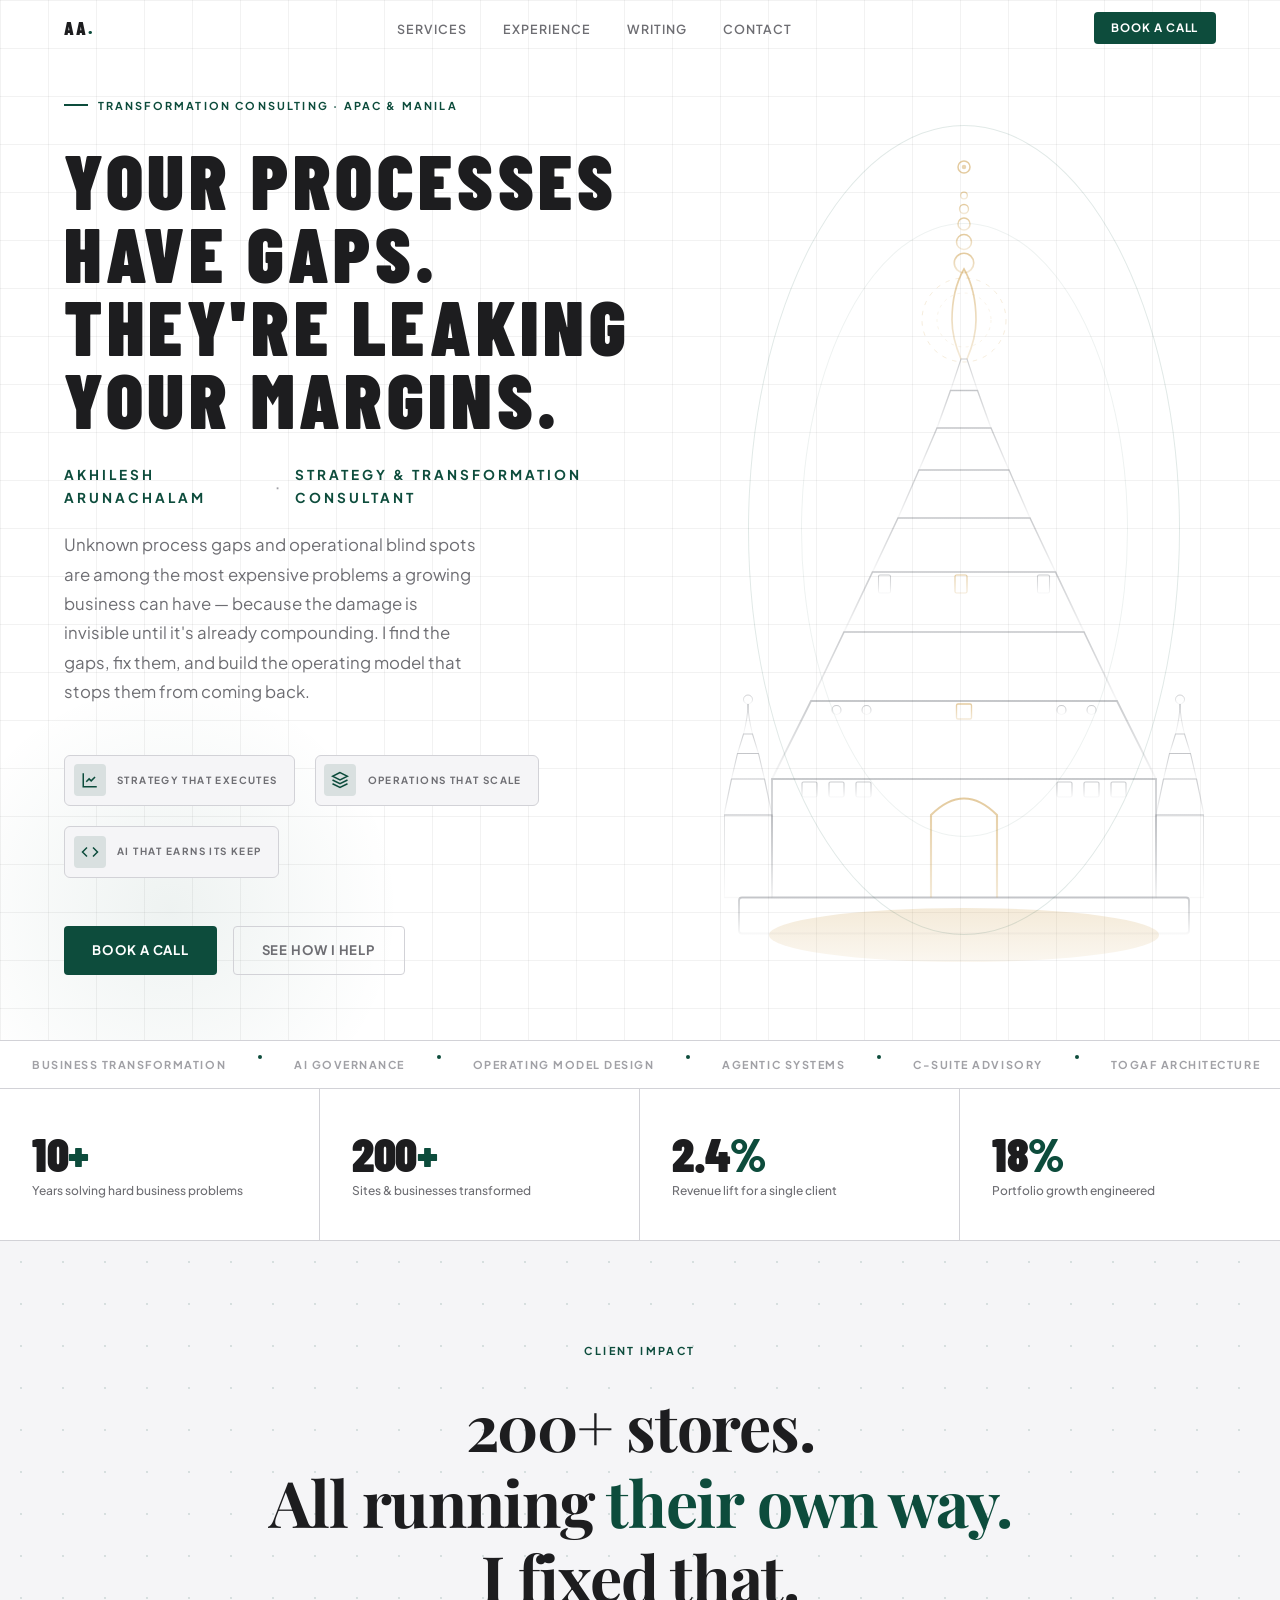
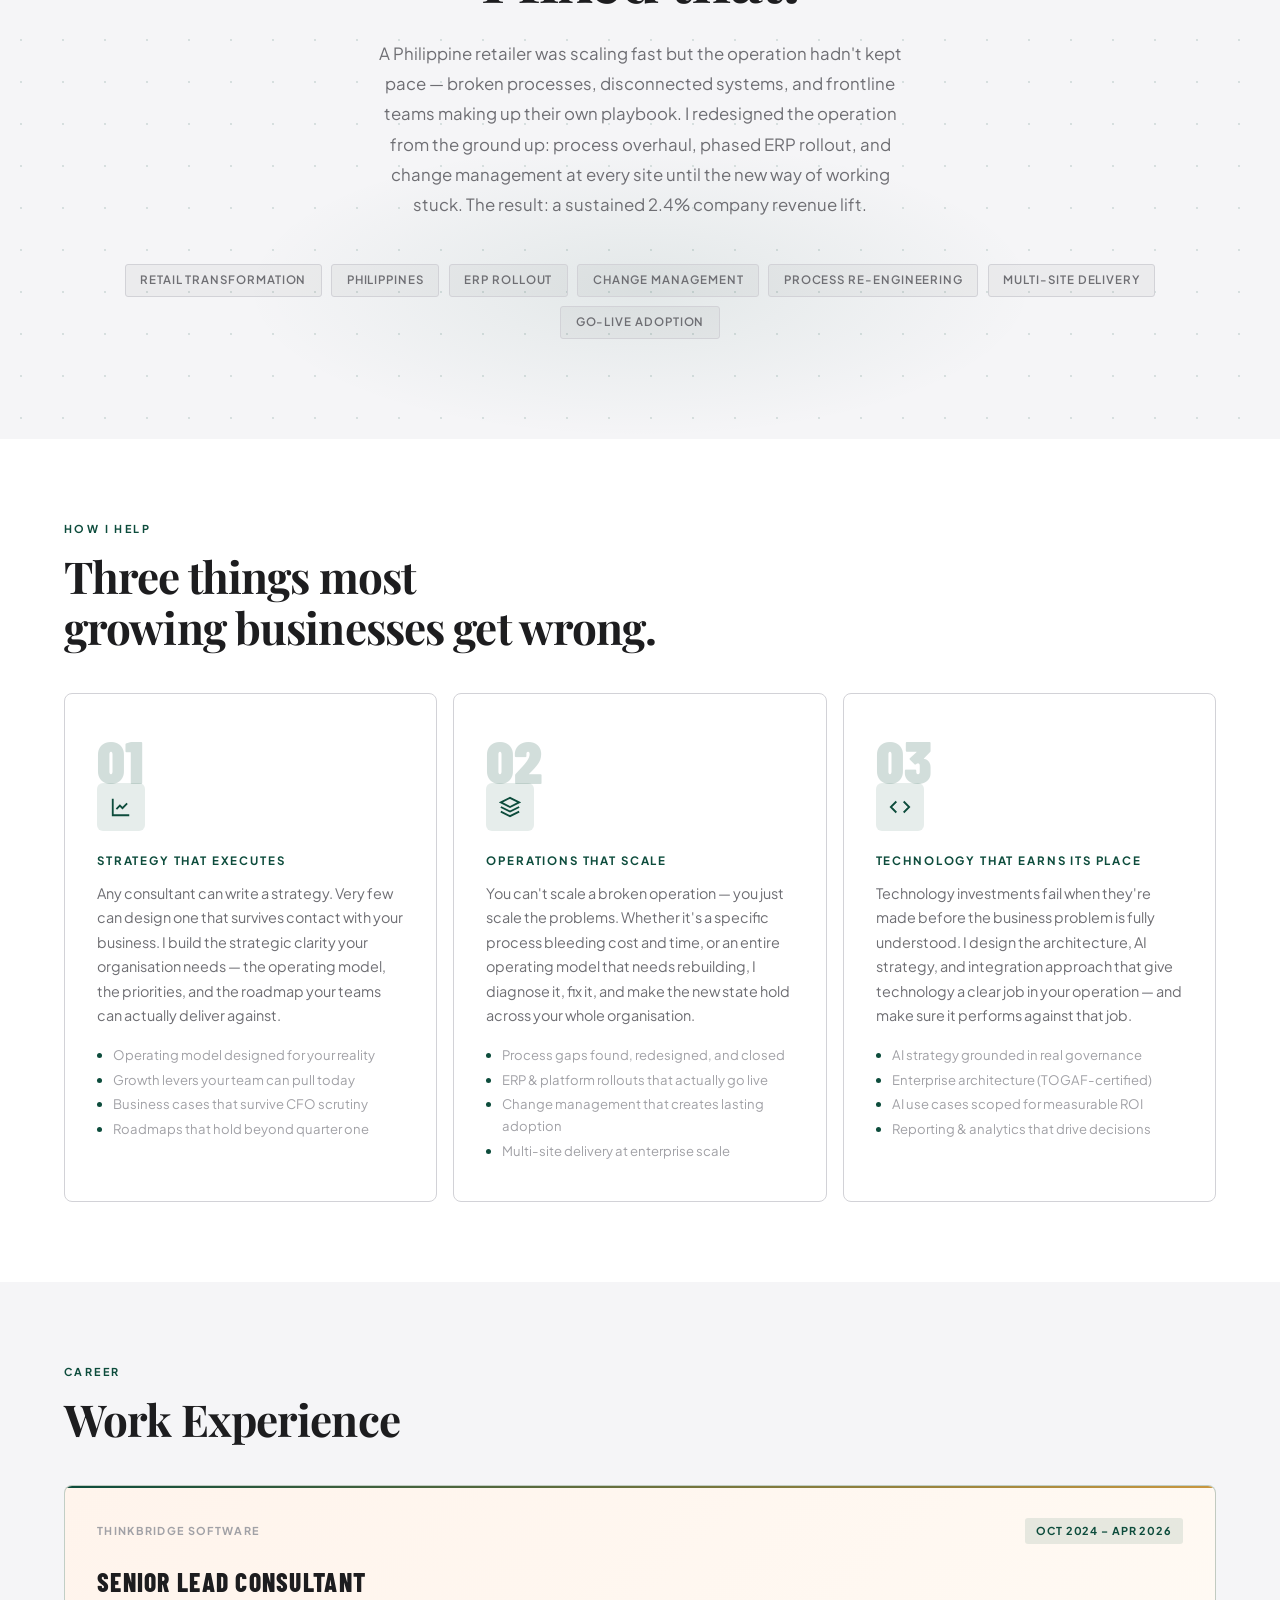
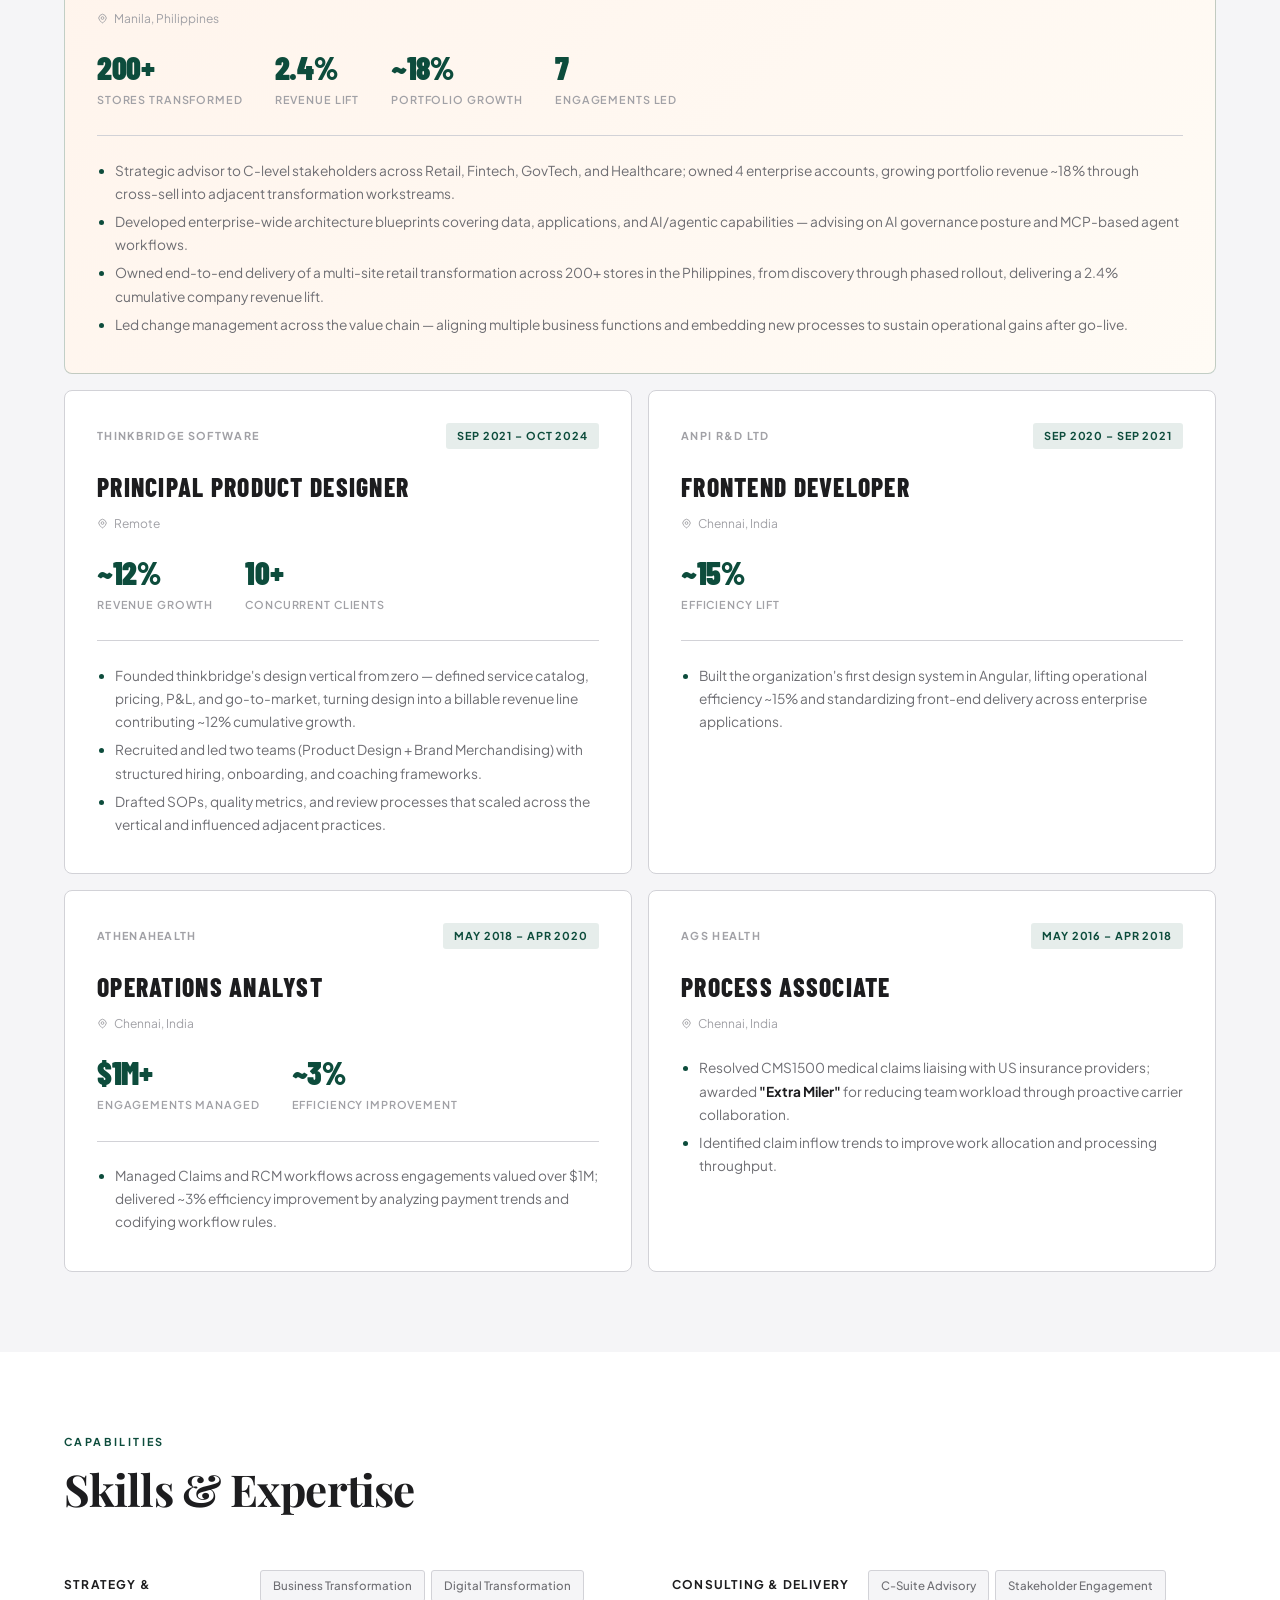
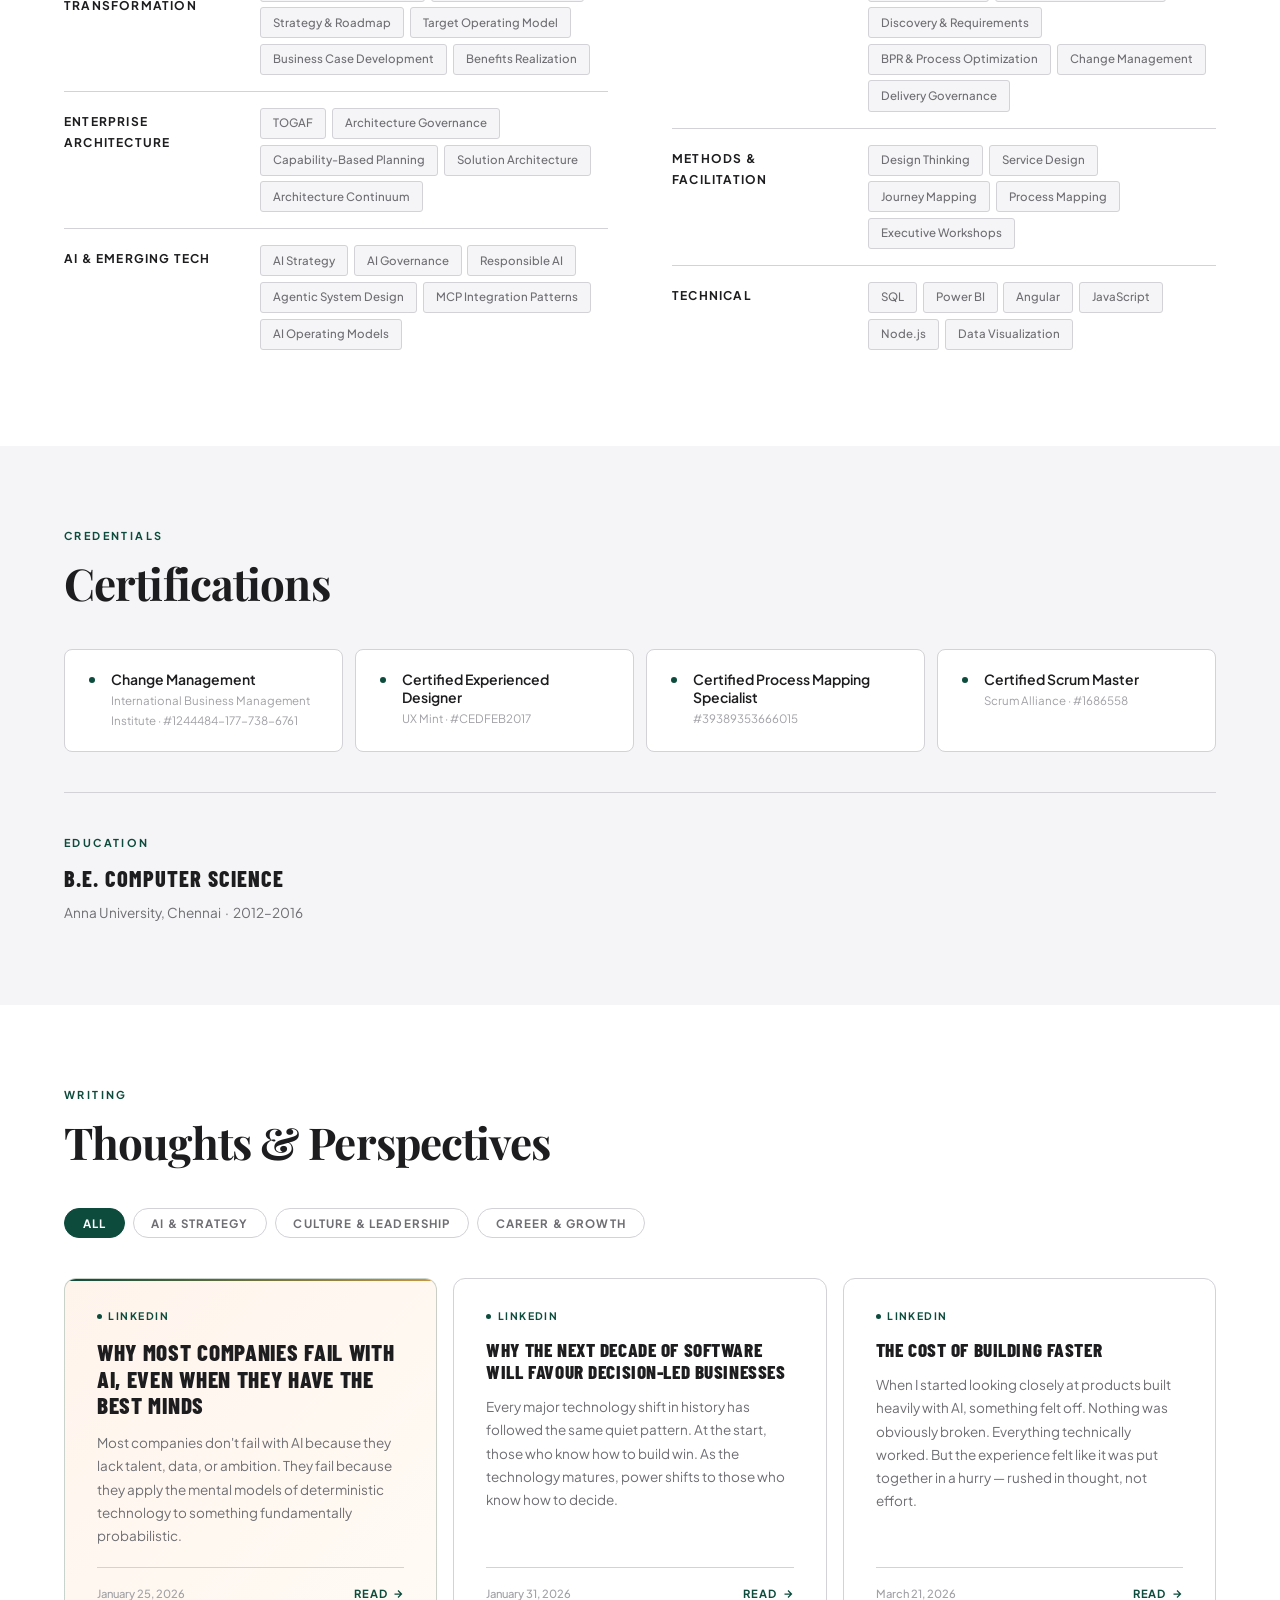
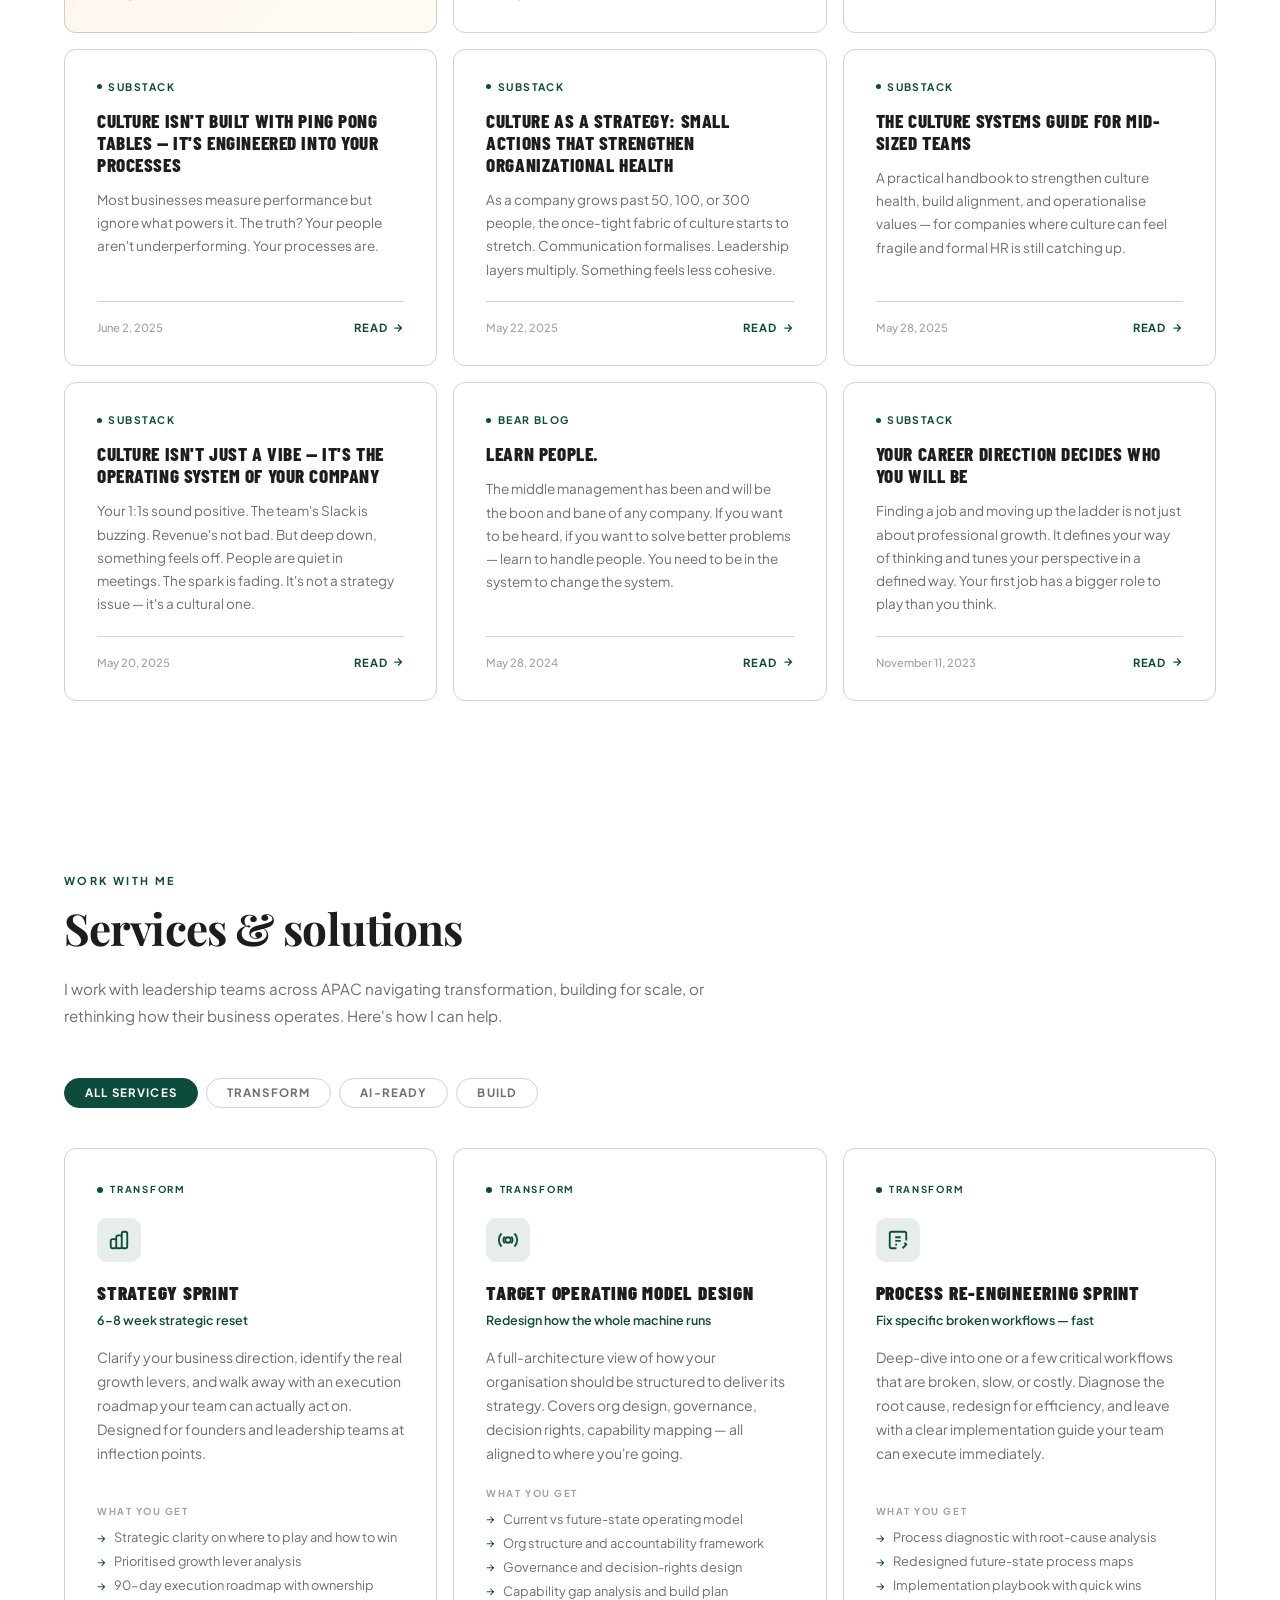
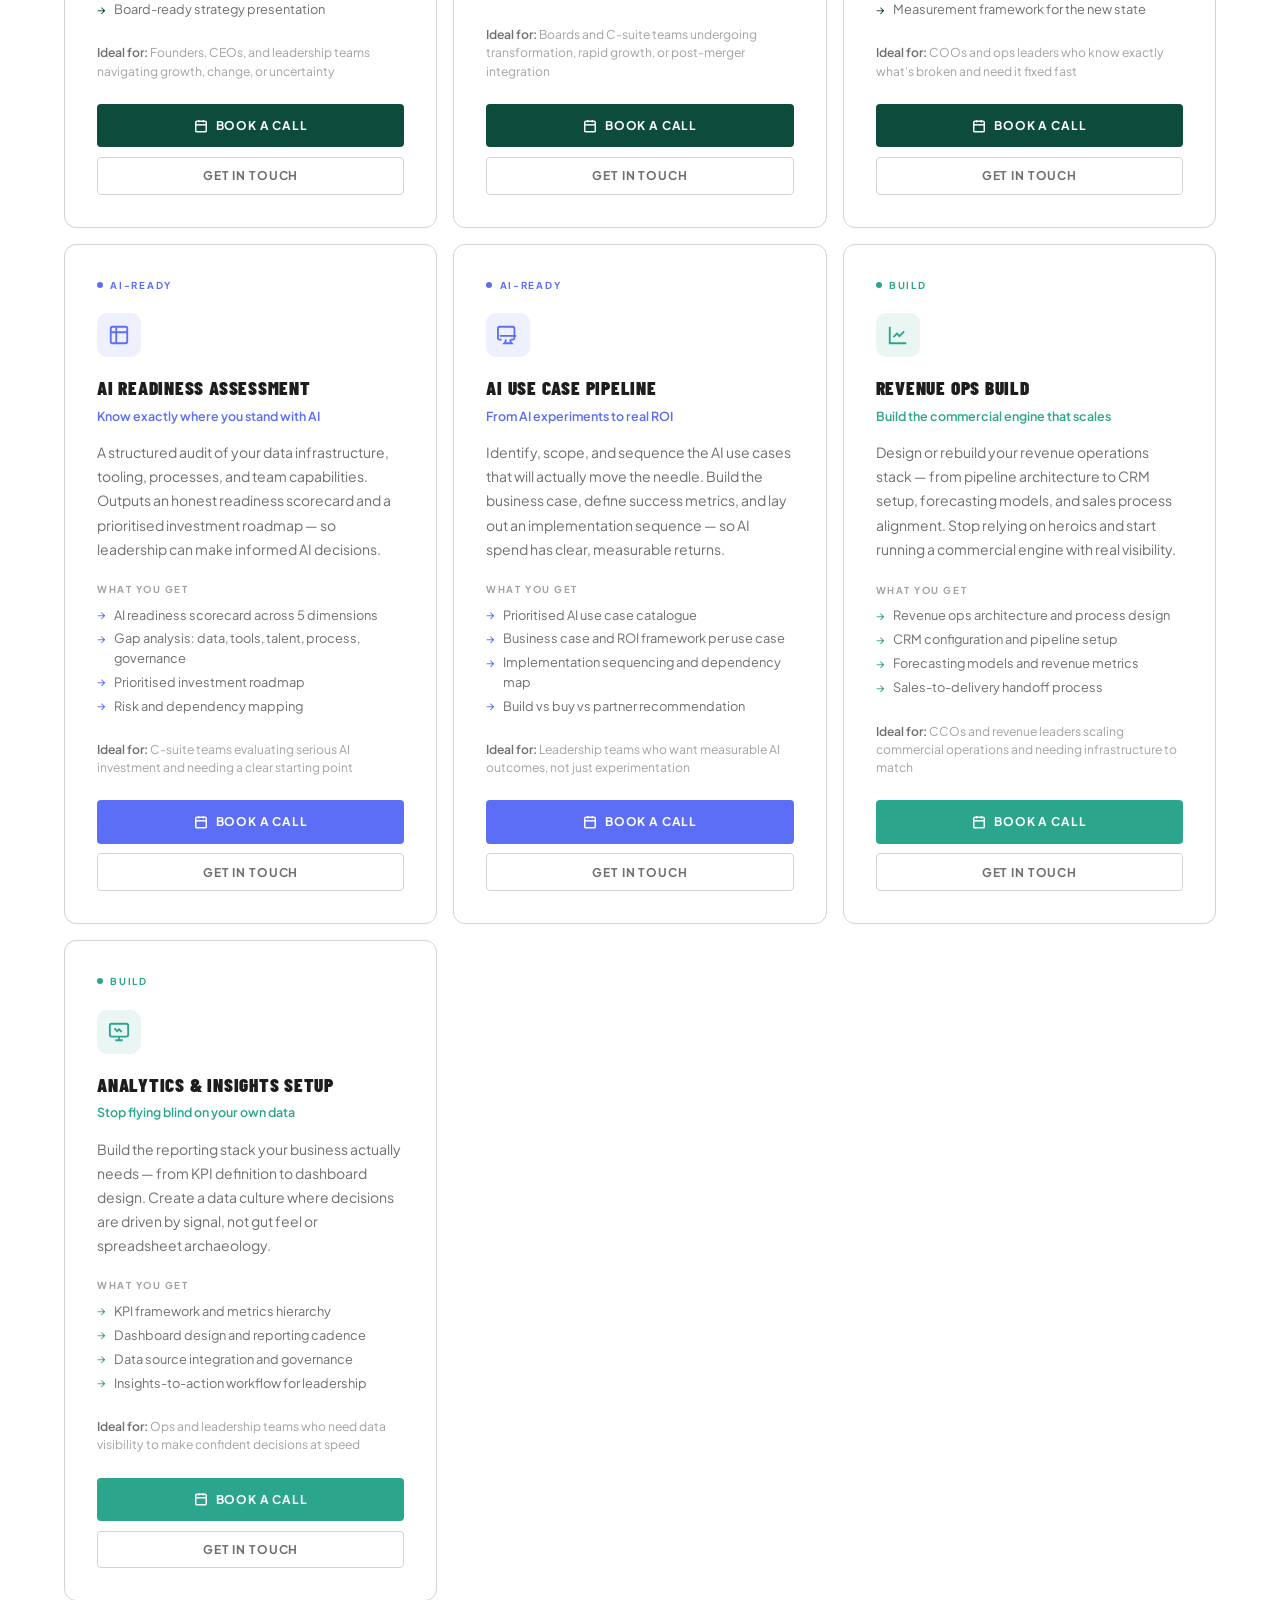
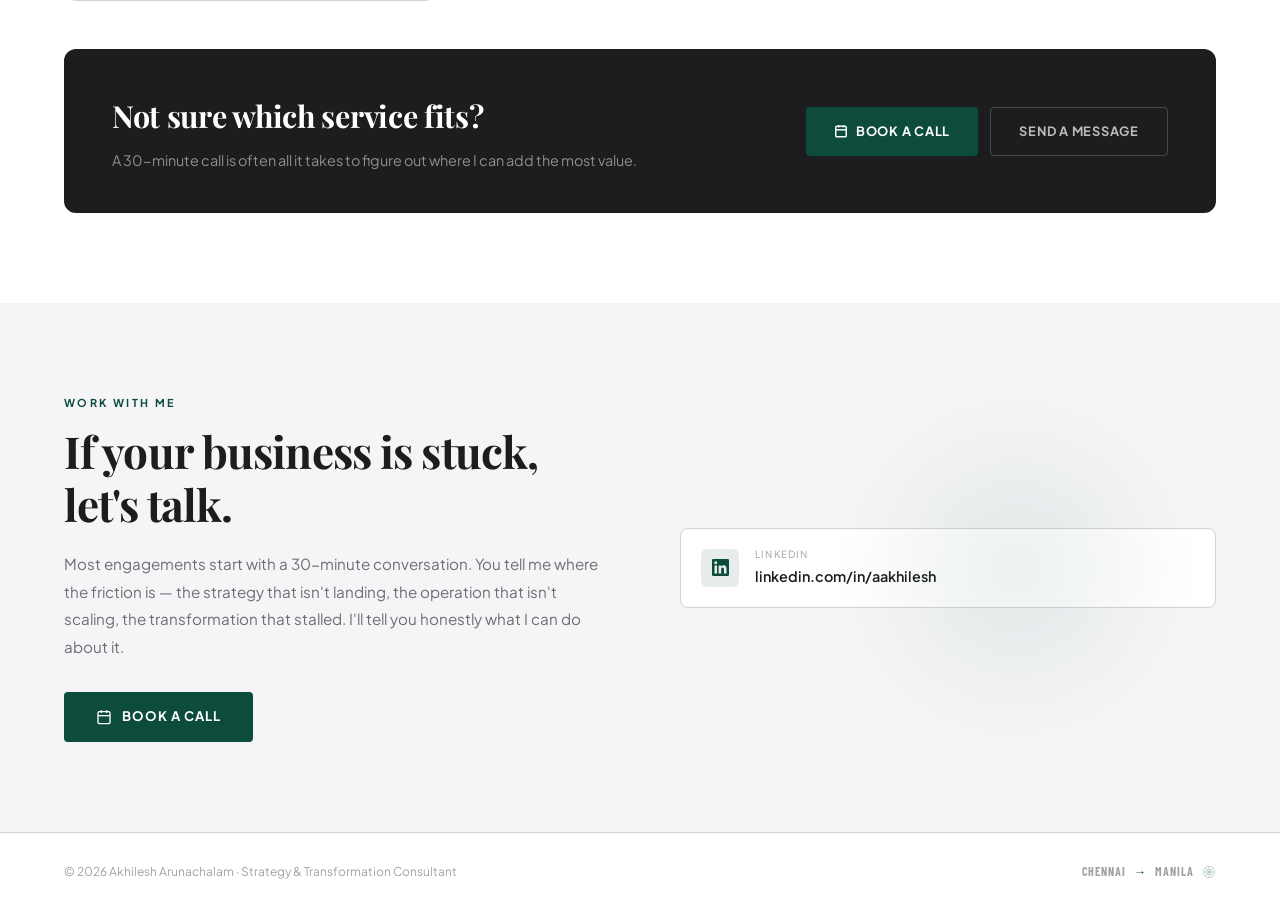
==== commit 610ea41c: "Remove personal contact info (email, phone, location) from public site Co-Authored-By: Claude Sonnet" ====
--- a/index.html
+++ b/index.html
@@ -1596,15 +1596,6 @@
       </a>
     </div>
     <div class="contact-right fade d2">
-      <a href="mailto:akhilesh.arunachalam@gmail.com" class="c-link">
-        <div class="c-icon">
-          <svg width="17" height="17" fill="none" viewBox="0 0 24 24" stroke="currentColor" stroke-width="2"><path d="M3 8l7.89 5.26a2 2 0 002.22 0L21 8M5 19h14a2 2 0 002-2V7a2 2 0 00-2-2H5a2 2 0 00-2 2v10a2 2 0 002 2z"/></svg>
-        </div>
-        <div>
-          <div class="c-lbl">Email</div>
-          <div class="c-val">akhilesh.arunachalam@gmail.com</div>
-        </div>
-      </a>
       <a href="https://www.linkedin.com/in/aakhilesh/" target="_blank" rel="noopener" class="c-link">
         <div class="c-icon">
           <svg width="17" height="17" fill="currentColor" viewBox="0 0 24 24"><path d="M20.447 20.452h-3.554v-5.569c0-1.328-.027-3.037-1.852-3.037-1.853 0-2.136 1.445-2.136 2.939v5.667H9.351V9h3.414v1.561h.046c.477-.9 1.637-1.85 3.37-1.85 3.601 0 4.267 2.37 4.267 5.455v6.286zM5.337 7.433a2.062 2.062 0 01-2.063-2.065 2.064 2.064 0 112.063 2.065zm1.782 13.019H3.555V9h3.564v11.452zM22.225 0H1.771C.792 0 0 .774 0 1.729v20.542C0 23.227.792 24 1.771 24h20.451C23.2 24 24 23.227 24 22.271V1.729C24 .774 23.2 0 22.222 0h.003z"/></svg>
@@ -1614,24 +1605,6 @@
           <div class="c-val">linkedin.com/in/aakhilesh</div>
         </div>
       </a>
-      <a href="tel:+639615518550" class="c-link">
-        <div class="c-icon">
-          <svg width="17" height="17" fill="none" viewBox="0 0 24 24" stroke="currentColor" stroke-width="2"><path d="M3 5a2 2 0 012-2h3.28a1 1 0 01.948.684l1.498 4.493a1 1 0 01-.502 1.21l-2.257 1.13a11.042 11.042 0 005.516 5.516l1.13-2.257a1 1 0 011.21-.502l4.493 1.498a1 1 0 01.684.949V19a2 2 0 01-2 2h-1C9.716 21 3 14.284 3 6V5z"/></svg>
-        </div>
-        <div>
-          <div class="c-lbl">Phone · Manila</div>
-          <div class="c-val">+63 961 551 8550</div>
-        </div>
-      </a>
-      <div class="c-link" style="cursor:default">
-        <div class="c-icon">
-          <svg width="17" height="17" fill="none" viewBox="0 0 24 24" stroke="currentColor" stroke-width="2"><path d="M17.657 16.657L13.414 20.9a2 2 0 01-2.827 0l-4.244-4.243a8 8 0 1111.314 0z"/><circle cx="12" cy="11" r="3"/></svg>
-        </div>
-        <div>
-          <div class="c-lbl">Location</div>
-          <div class="c-val">Manila, Philippines · 9A Business Visa</div>
-        </div>
-      </div>
     </div>
   </div>
 </section>
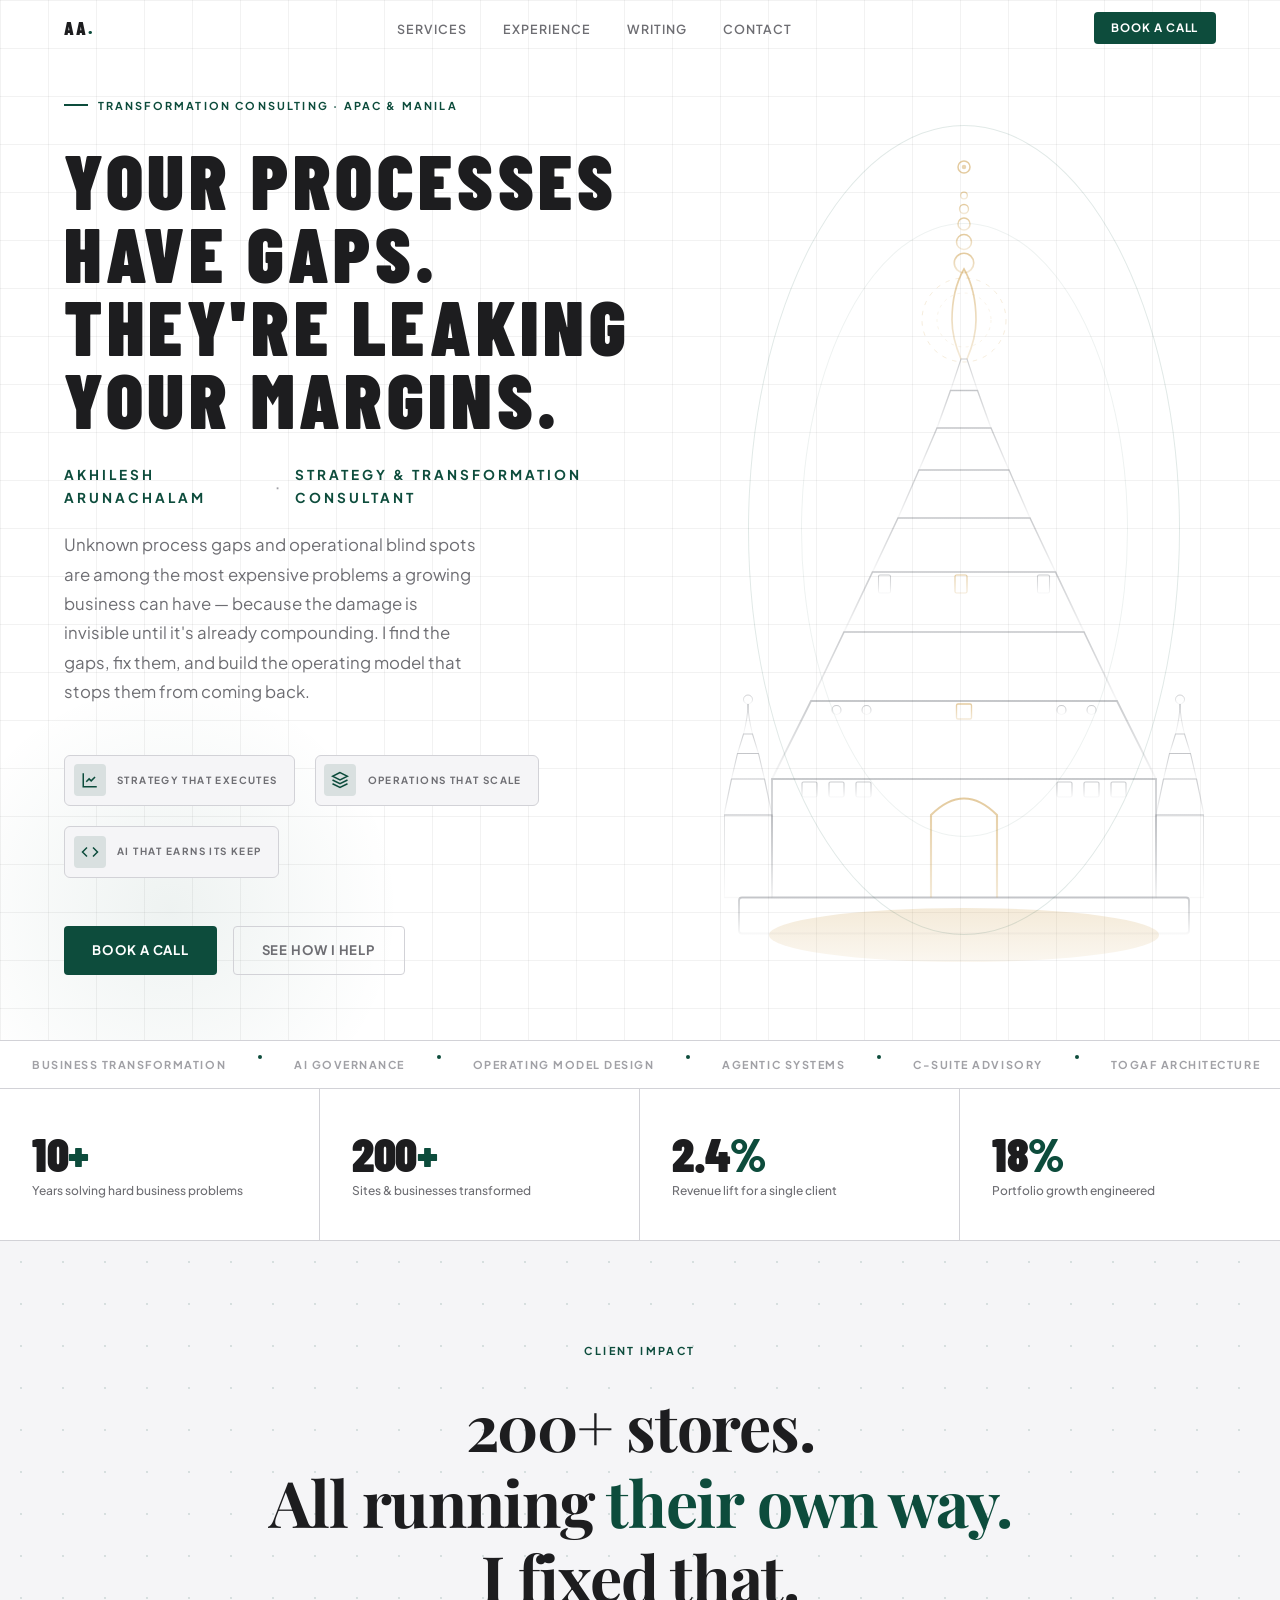
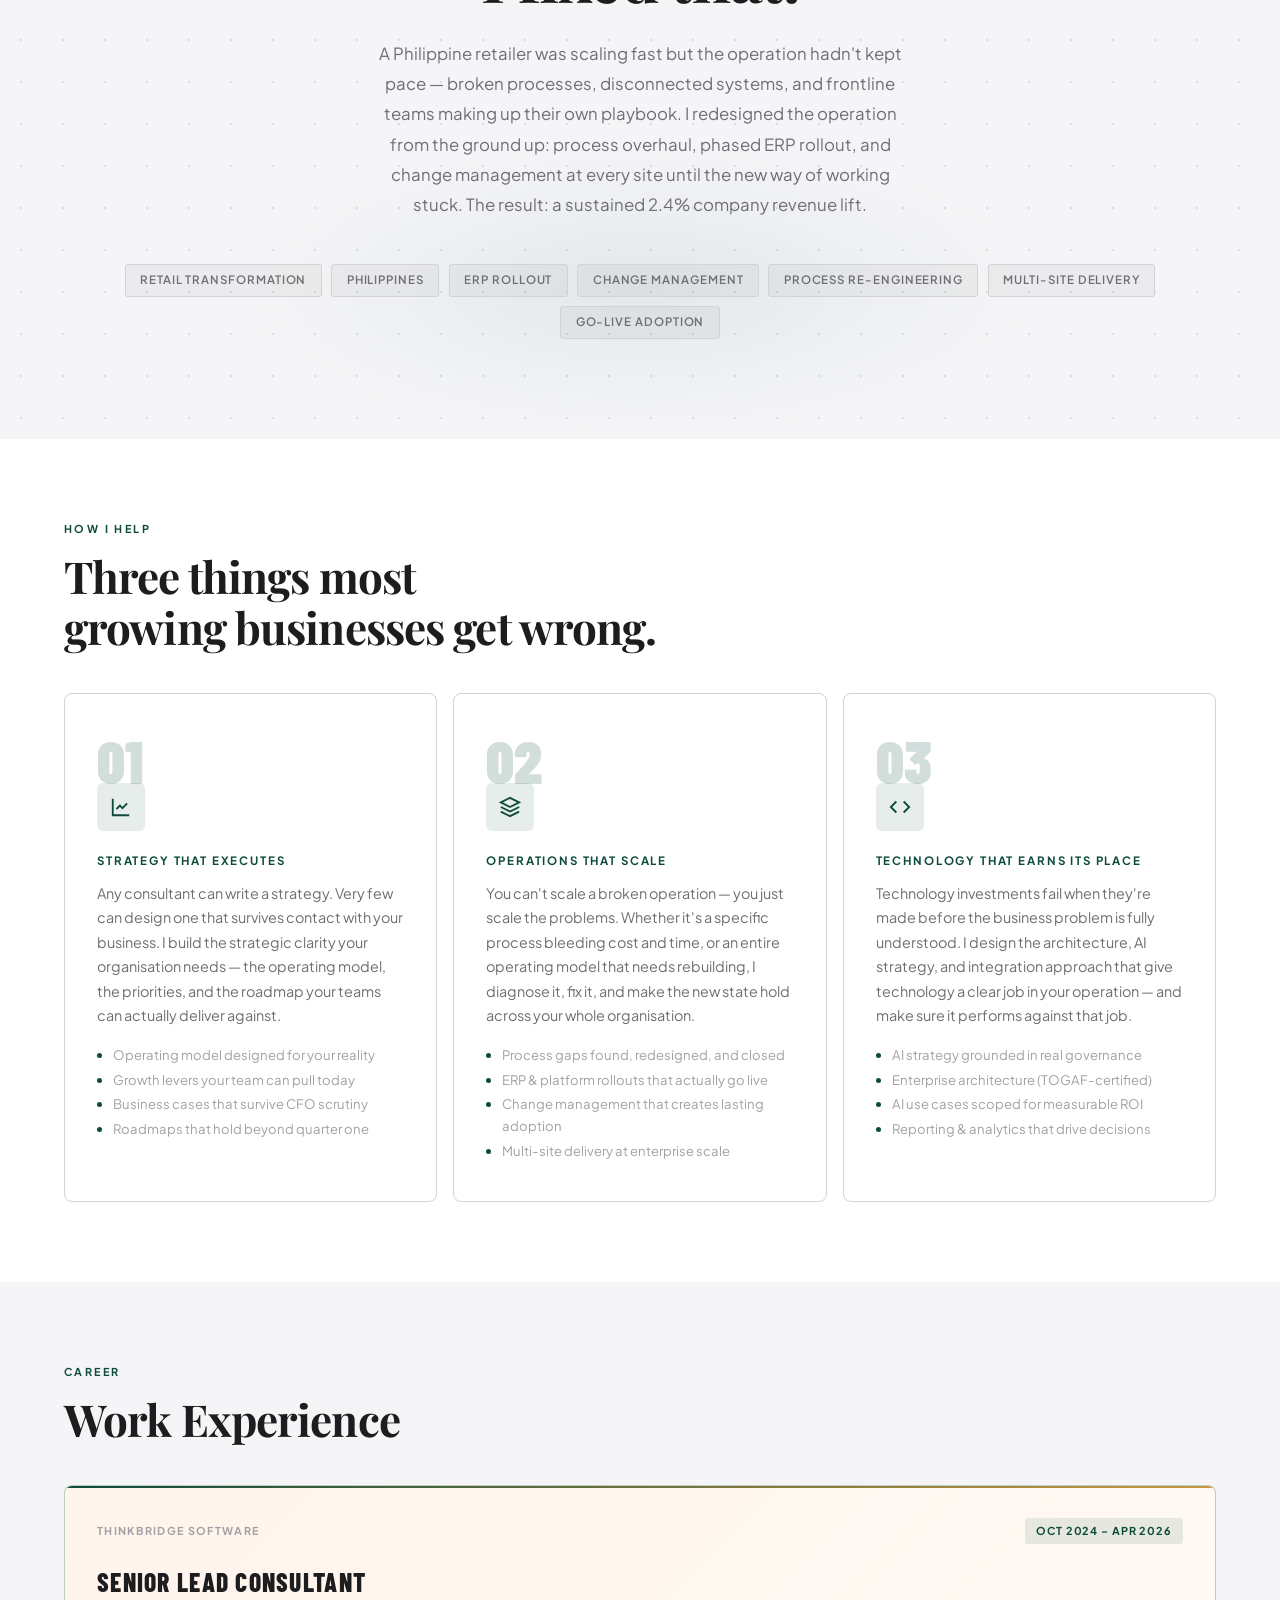
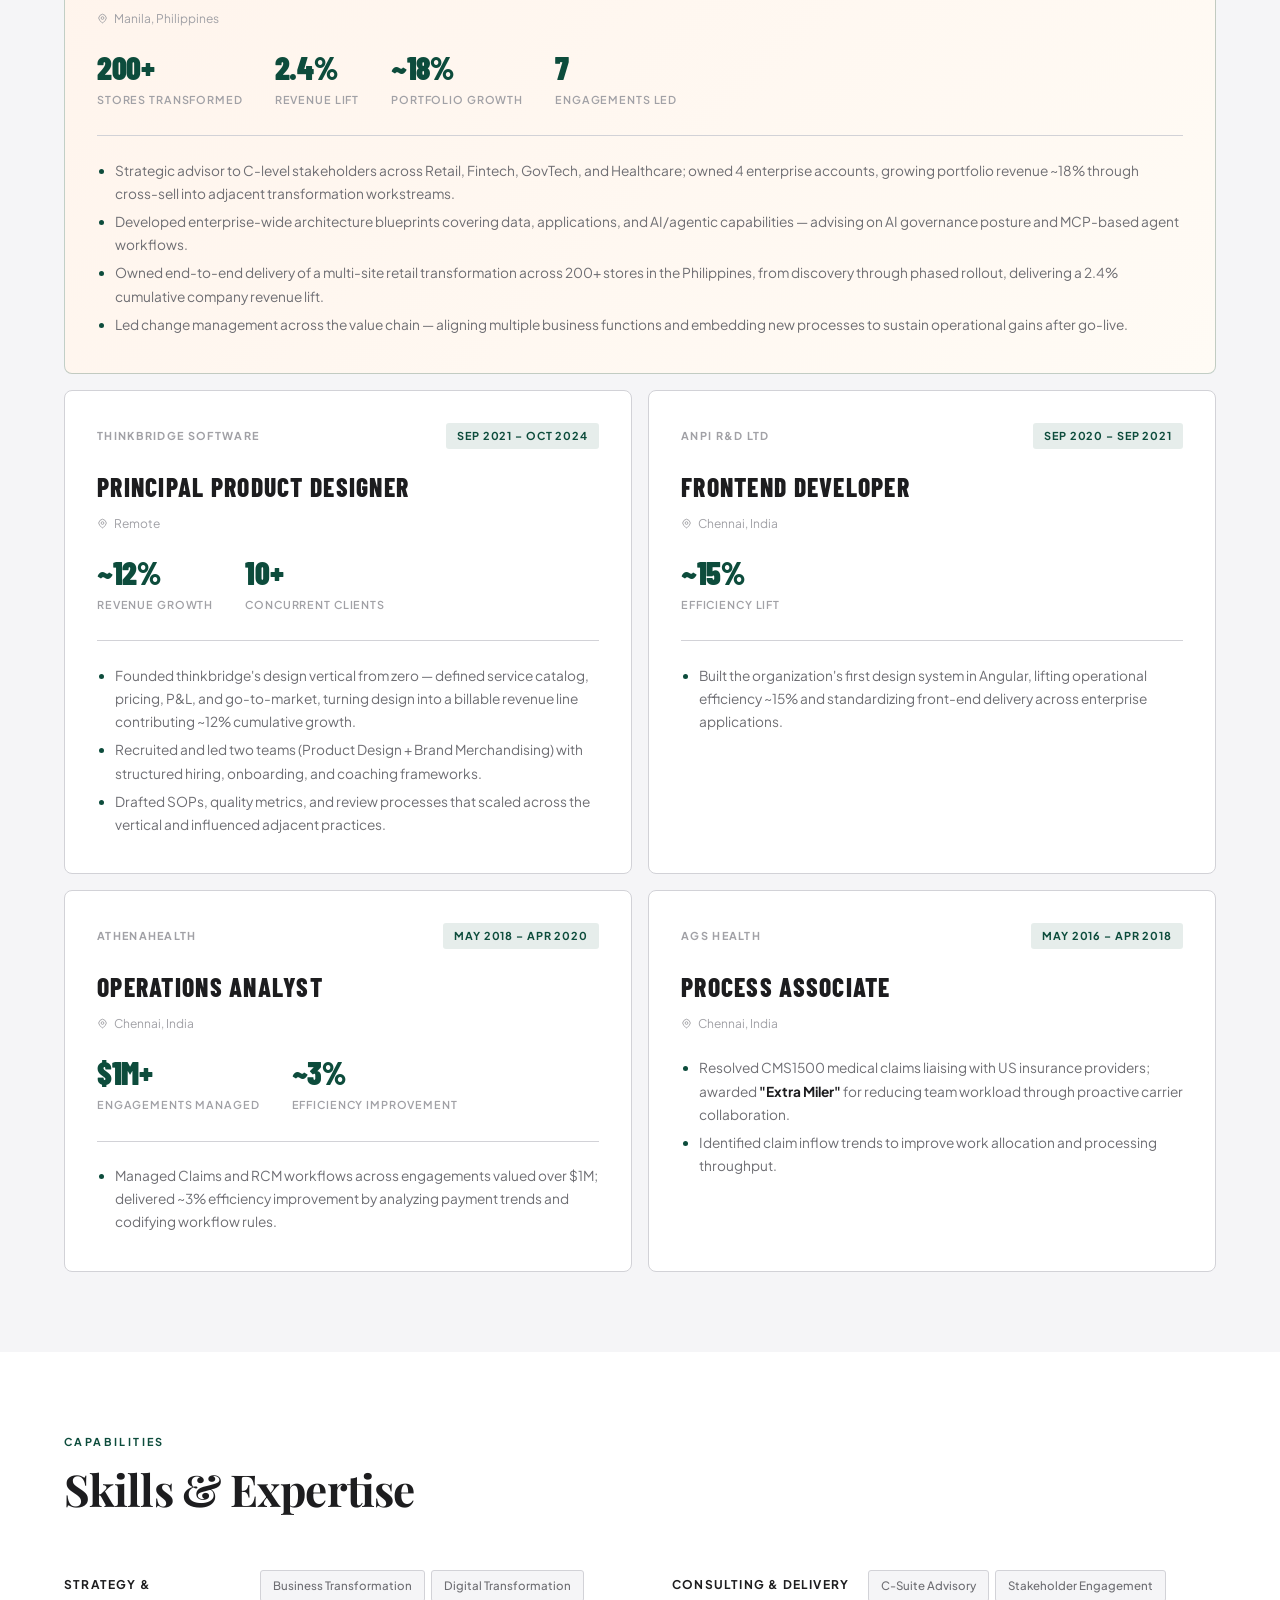
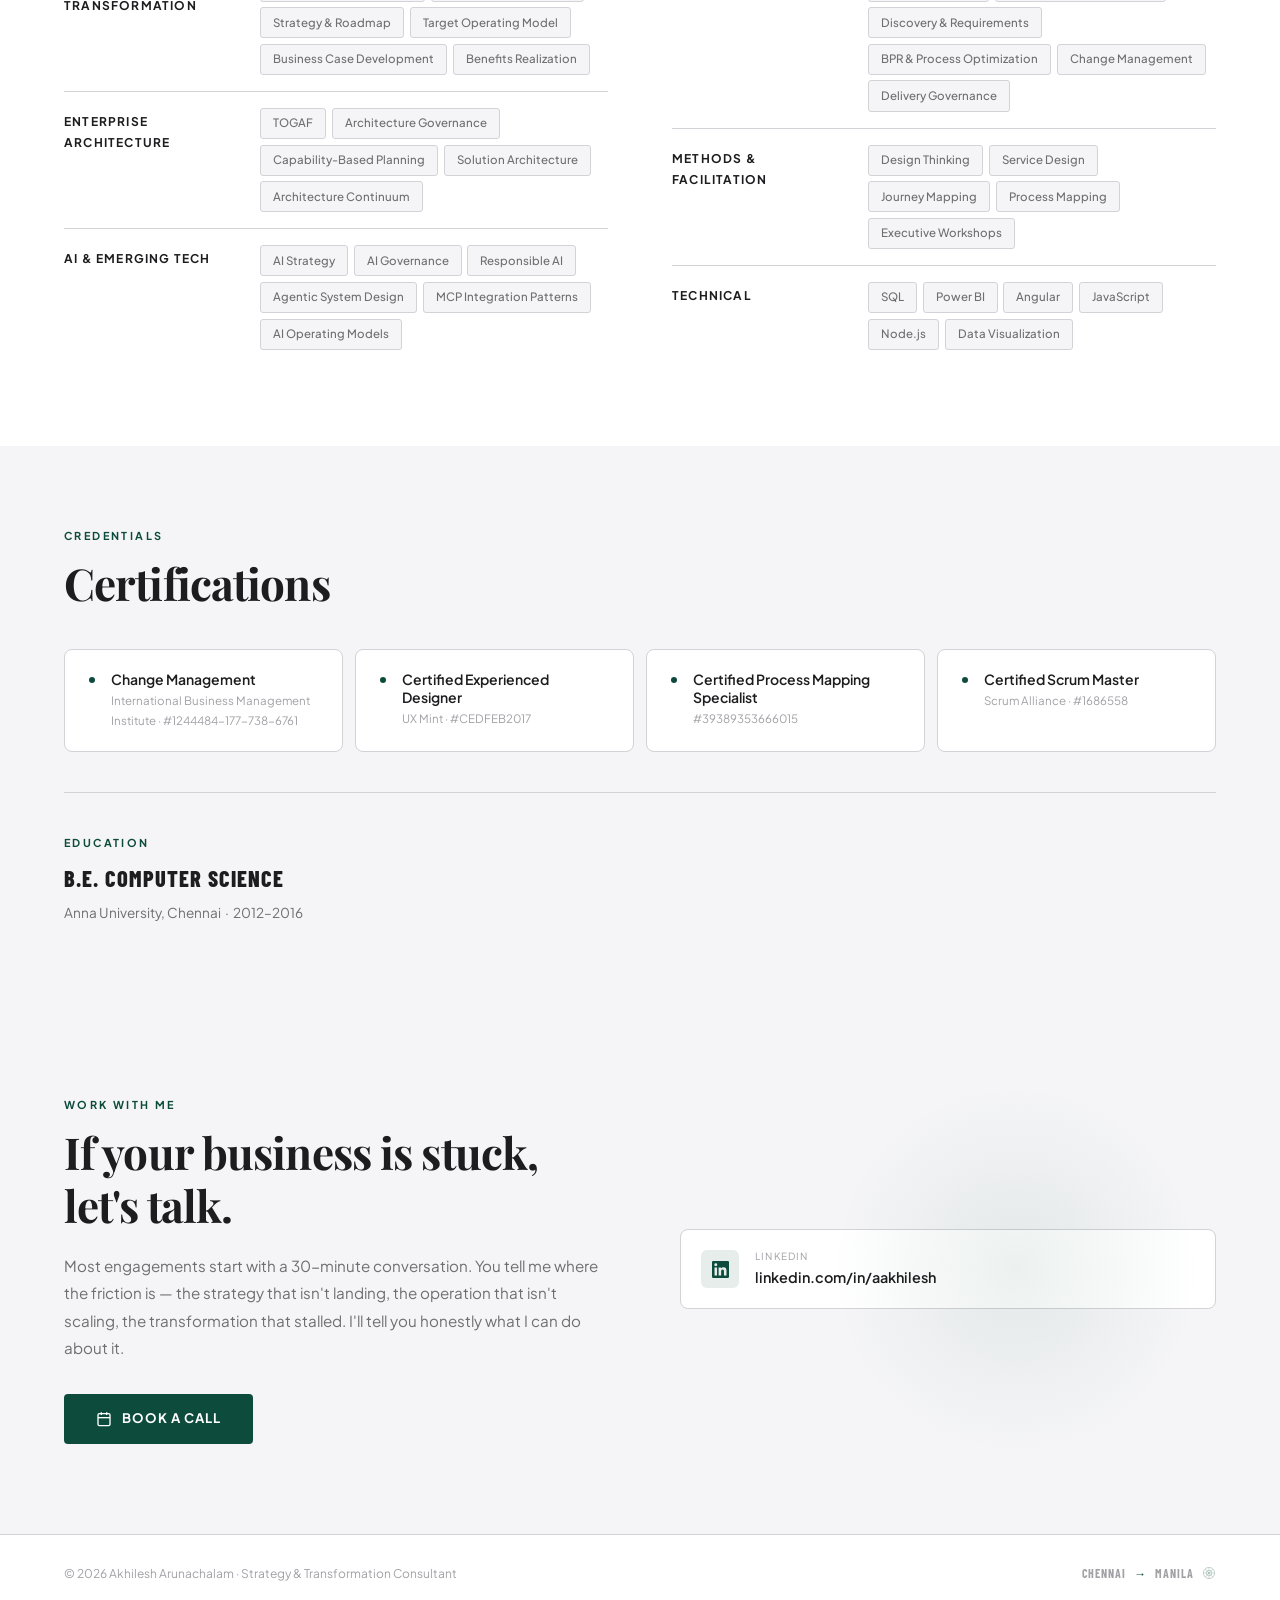
==== commit 8de8f926: "Migrate to multi-page structure for SEO - Extract shared CSS to styles.css - Create services.html wi" ====
--- a/index.html
+++ b/index.html
@@ -3,738 +3,27 @@
 <head>
   <meta charset="UTF-8"/>
   <meta name="viewport" content="width=device-width, initial-scale=1.0"/>
-  <title>Akhilesh Arunachalam</title>
+  <meta name="description" content="Akhilesh Arunachalam — Strategy &amp; Transformation Consultant. I help APAC businesses close operational gaps, scale operating models, and build for what's next."/>
+  <title>Akhilesh Arunachalam — Strategy &amp; Transformation Consultant</title>
   <link rel="preconnect" href="https://fonts.googleapis.com"/>
   <link href="https://fonts.googleapis.com/css2?family=Barlow+Condensed:wght@700;800;900&family=Playfair+Display:wght@600;700;800&family=Plus+Jakarta+Sans:wght@300;400;500;600;700;800&display=swap" rel="stylesheet"/>
+  <link rel="stylesheet" href="styles.css"/>
   <style>
-    *, *::before, *::after { box-sizing: border-box; margin: 0; padding: 0; }
-
-    :root {
-      --bg:      #ffffff;
-      --bg2:     #f5f5f7;
-      --card:    #ffffff;
-      --card2:   #f5f5f7;
-      --border:  #d2d2d7;
-      --text:    #1d1d1f;
-      --muted:   #6e6e73;
-      --light:   #a1a1a6;
-      --saffron: #0d4c3c;
-      --gold:    #c9973f;
-      --sf-glow: rgba(13,76,60,.14);
-    }
-
-    html { scroll-behavior: smooth; }
-
-    body {
-      background: var(--bg);
-      color: var(--text);
-      font-family: 'Plus Jakarta Sans', -apple-system, sans-serif;
-      font-size: 17px;
-      line-height: 1.75;
-      -webkit-font-smoothing: antialiased;
-    }
-
-    /* ── NAV ─────────────────────────────────────── */
-    nav {
-      position: fixed; top: 0; left: 0; right: 0; z-index: 200;
-      height: 56px;
-      display: flex; align-items: center; justify-content: space-between;
-      padding: 0 max(28px,5%);
-      transition: background .3s, border-color .3s;
-    }
-    nav.scrolled {
-      background: rgba(255,255,255,.92);
-      backdrop-filter: blur(16px);
-      -webkit-backdrop-filter: blur(16px);
-      border-bottom: 1px solid var(--border);
-    }
-    .nav-logo {
-      font-family: 'Barlow Condensed', sans-serif;
-      font-weight: 900; font-size: 1.15rem; letter-spacing: .12em;
-      text-transform: uppercase; color: var(--text);
-    }
-    .nav-logo span { color: var(--saffron); }
-    nav ul { list-style: none; display: flex; gap: 2.25rem; }
-    nav a { font-size: .78rem; font-weight: 600; letter-spacing: .08em; text-transform: uppercase; color: var(--muted); text-decoration: none; transition: color .2s; }
-    nav a:hover { color: var(--saffron); }
-    .nav-cta {
-      background: var(--saffron); color: #fff;
-      padding: .4rem 1.1rem; border-radius: 4px;
-      font-size: .72rem; font-weight: 700; letter-spacing: .08em; text-transform: uppercase;
-      text-decoration: none; transition: background .2s;
-    }
-    .nav-cta:hover { background: #0a3d2f; color: #fff; }
-
-    /* ── FADE ANIMATIONS ─────────────────────────── */
-    .fade { opacity: 0; transform: translateY(24px); transition: opacity .7s ease, transform .7s ease; }
-    .fade.in { opacity: 1; transform: none; }
-    .d1 { transition-delay: .1s; } .d2 { transition-delay: .2s; }
-    .d3 { transition-delay: .3s; } .d4 { transition-delay: .45s; }
-
-    /* ── HERO ────────────────────────────────────── */
-    #hero {
-      min-height: 100vh;
-      display: grid; grid-template-columns: 1fr 1fr;
-      align-items: center;
-      padding: 80px max(28px,5%) 60px;
-      position: relative; overflow: hidden;
-      background: #ffffff;
-    }
-
-    /* Grid texture */
-    #hero::before {
-      content: '';
-      position: absolute; inset: 0;
-      background-image:
-        linear-gradient(rgba(0,0,0,.05) 1px, transparent 1px),
-        linear-gradient(90deg, rgba(0,0,0,.05) 1px, transparent 1px);
-      background-size: 48px 48px;
-      pointer-events: none;
-    }
-
-    /* Warm glow bottom-left */
-    #hero::after {
-      content: '';
-      position: absolute; bottom: -120px; left: -80px;
-      width: 500px; height: 500px;
-      background: radial-gradient(circle, rgba(13,76,60,.07) 0%, transparent 65%);
-      pointer-events: none;
-    }
-
-    .hero-left { position: relative; z-index: 2; }
-
-    .hero-tag {
-      display: inline-flex; align-items: center; gap: .6rem;
-      font-size: .68rem; font-weight: 700; letter-spacing: .2em;
-      text-transform: uppercase; color: var(--saffron);
-      margin-bottom: 1.75rem;
-    }
-    .hero-tag::before { content: ''; width: 24px; height: 2px; background: var(--saffron); }
-
-    h1 {
-      font-family: 'Barlow Condensed', sans-serif;
-      font-size: clamp(2.8rem, 6vw, 5.5rem);
-      font-weight: 900; letter-spacing: .06em;
-      text-transform: uppercase; line-height: .95;
-      color: var(--text); margin-bottom: 1.75rem;
-    }
-
-    .hero-tagline {
-      font-size: clamp(.72rem, 1.1vw, .85rem);
-      font-weight: 700; letter-spacing: .22em;
-      text-transform: uppercase;
-      color: var(--saffron); margin-bottom: 1.25rem;
-      display: flex; align-items: center; gap: .75rem;
-    }
-    .tl-sep { color: var(--light); }
-
-    .hero-desc {
-      font-size: clamp(.9rem, 1.4vw, 1.05rem);
-      color: var(--muted); line-height: 1.75;
-      max-width: 420px; margin-bottom: 3rem;
-    }
-
-    /* Capability badges */
-    .cap-badges { display: flex; flex-wrap: wrap; gap: 1.25rem; margin-bottom: 3rem; }
-    .cap-badge {
-      display: flex; align-items: center; gap: .7rem;
-      padding: .55rem 1rem .55rem .55rem;
-      background: var(--bg2);
-      border: 1px solid var(--border);
-      border-radius: 6px;
-      transition: border-color .2s, background .2s;
-    }
-    .cap-badge:hover { border-color: rgba(13,76,60,.4); background: rgba(13,76,60,.05); }
-    .cap-icon {
-      width: 32px; height: 32px; border-radius: 4px;
-      background: rgba(13,76,60,.12);
-      display: flex; align-items: center; justify-content: center;
-      flex-shrink: 0; color: var(--saffron);
-    }
-    .cap-text { font-size: .62rem; font-weight: 700; letter-spacing: .14em; text-transform: uppercase; color: var(--muted); }
-
-    .hero-actions { display: flex; gap: 1rem; }
-    .btn {
-      display: inline-flex; align-items: center; gap: .5rem;
-      padding: .75rem 1.75rem; border-radius: 4px;
-      font-size: .82rem; font-weight: 700; letter-spacing: .06em;
-      text-transform: uppercase; text-decoration: none; transition: all .2s;
-    }
-    .btn-primary { background: var(--saffron); color: #fff; }
-    .btn-primary:hover { background: #0a3d2f; transform: translateY(-1px); box-shadow: 0 6px 20px rgba(13,76,60,.3); }
-    .btn-outline { border: 1px solid var(--border); color: var(--muted); }
-    .btn-outline:hover { border-color: var(--saffron); color: var(--saffron); }
-
-    /* Hero right — gopuram */
-    .hero-right {
-      position: relative; z-index: 2;
-      display: flex; align-items: center; justify-content: flex-end;
-      padding-right: 2%;
-    }
-    .gopuram-wrap {
-      position: relative;
-      width: min(480px, 46vw);
-    }
-    .gopuram-svg { width: 100%; height: auto; display: block; }
-
-    /* Circular halo behind gopuram */
-    .gopuram-halo {
-      position: absolute;
-      top: 50%; left: 50%;
-      transform: translate(-50%, -50%);
-      width: 90%; height: 90%;
-      border-radius: 50%;
-      border: 1px solid rgba(13,76,60,.12);
-      pointer-events: none;
-    }
-    .gopuram-halo::before {
-      content: ''; position: absolute; inset: 12%;
-      border-radius: 50%;
-      border: 1px solid rgba(13,76,60,.07);
-    }
-
-    /* Floating stat pills */
-    .hero-pill {
-      position: absolute;
-      background: rgba(255,255,255,.97);
-      border: 1px solid var(--border);
-      box-shadow: 0 4px 20px rgba(0,0,0,.08);
-      border-radius: 8px; padding: .6rem 1rem;
-      backdrop-filter: blur(8px);
-    }
-    .hero-pill .pn { font-size: 1.3rem; font-weight: 800; letter-spacing: -.04em; color: var(--saffron); display: block; }
-    .hero-pill .pl { font-size: .65rem; font-weight: 600; letter-spacing: .08em; text-transform: uppercase; color: var(--muted); }
-    .pill-1 { top: 18%; left: -8%; animation: float 6s ease-in-out infinite; }
-    .pill-2 { bottom: 22%; right: -4%; animation: float 6s ease-in-out infinite .8s; }
-    .pill-3 { top: 54%; left: -12%; animation: float 6s ease-in-out infinite 1.6s; }
-    @keyframes float { 0%,100% { transform: translateY(0); } 50% { transform: translateY(-8px); } }
-
-    /* ── MARQUEE ────────────────────────────────── */
-    #marquee {
-      padding: 14px 0; overflow: hidden;
-      background: var(--card);
-      border-top: 1px solid var(--border);
-      border-bottom: 1px solid var(--border);
-    }
-    .marquee-track { display: flex; width: max-content; animation: mq 35s linear infinite; }
-    .marquee-track:hover { animation-play-state: paused; }
-    @keyframes mq { from { transform: translateX(0); } to { transform: translateX(-50%); } }
-    .mi { display: inline-flex; align-items: center; gap: .5rem; padding: 0 2rem; font-size: .68rem; font-weight: 700; letter-spacing: .14em; text-transform: uppercase; color: var(--light); white-space: nowrap; }
-    .md { width: 4px; height: 4px; border-radius: 50%; background: var(--saffron); flex-shrink: 0; }
-
-    /* ── NUMBERS ────────────────────────────────── */
-    #numbers {
-      display: grid; grid-template-columns: repeat(4,1fr);
-      gap: 0; border-bottom: 1px solid var(--border);
-    }
-    .num-item {
-      padding: 2.5rem 2rem; border-right: 1px solid var(--border);
-      position: relative; overflow: hidden;
-      transition: background .2s;
-    }
-    .num-item:last-child { border-right: none; }
-    .num-item:hover { background: rgba(0,0,0,.02); }
-    .num-item::before {
-      content: ''; position: absolute; bottom: 0; left: 0; right: 0;
-      height: 2px; background: linear-gradient(90deg, var(--saffron), var(--gold));
-      opacity: 0; transition: opacity .3s;
-    }
-    .num-item:hover::before { opacity: 1; }
-    .big-num {
-      font-family: 'Barlow Condensed', sans-serif;
-      font-size: 3rem; font-weight: 900; letter-spacing: -.01em; line-height: 1;
-      color: var(--text); margin-bottom: .4rem;
-    }
-    .big-num span { color: var(--saffron); }
-    .num-label { font-size: .75rem; color: var(--muted); font-weight: 500; line-height: 1.4; }
-
-    /* ── SPOTLIGHT ──────────────────────────────── */
-    #spotlight {
-      padding: 100px max(28px,5%);
-      background: var(--bg2);
-      position: relative; overflow: hidden; text-align: center;
-    }
-    #spotlight::before {
-      content: '';
-      position: absolute; bottom: 0; left: 50%; transform: translateX(-50%);
-      width: 800px; height: 300px;
-      background: radial-gradient(ellipse, rgba(13,76,60,.08) 0%, transparent 70%);
-      pointer-events: none;
-    }
-    /* Background kolam-dot grid */
-    #spotlight::after {
-      content: '';
-      position: absolute; inset: 0;
-      background-image: radial-gradient(circle, rgba(13,76,60,.13) 1px, transparent 1px);
-      background-size: 42px 42px;
-      pointer-events: none;
-    }
-    .sp-label { font-size: .68rem; font-weight: 700; letter-spacing: .22em; text-transform: uppercase; color: var(--saffron); margin-bottom: 1.75rem; position: relative; z-index: 2; }
-    .sp-head {
-      font-family: 'Playfair Display', serif;
-      font-size: clamp(1.9rem, 5vw, 4rem);
-      font-weight: 700; letter-spacing: -0.02em; text-transform: none; line-height: 1.18;
-      color: var(--text); max-width: 900px; margin: 0 auto 1.5rem;
-      position: relative; z-index: 2;
-    }
-    .sp-head em { font-style: normal; color: var(--saffron); }
-    .sp-sub { font-size: 1.05rem; color: var(--muted); max-width: 540px; margin: 0 auto 2.75rem; line-height: 1.8; position: relative; z-index: 2; }
-    .sp-tags { display: flex; flex-wrap: wrap; gap: .6rem; justify-content: center; position: relative; z-index: 2; }
-    .sp-tag { background: rgba(0,0,0,.04); border: 1px solid var(--border); color: var(--muted); padding: .32rem .9rem; border-radius: 3px; font-size: .72rem; font-weight: 600; letter-spacing: .08em; text-transform: uppercase; }
-
-    /* ── PILLARS ────────────────────────────────── */
-    #pillars { padding: 80px max(28px,5%); background: var(--bg); }
-    .sec-label { font-size: .68rem; font-weight: 700; letter-spacing: .22em; text-transform: uppercase; color: var(--saffron); margin-bottom: .75rem; }
-    .sec-title { font-family: 'Playfair Display', serif; font-size: clamp(1.75rem, 3.5vw, 2.75rem); font-weight: 700; letter-spacing: -0.02em; text-transform: none; color: var(--text); margin-bottom: 2.5rem; line-height: 1.18; }
-    .pillars-grid { display: grid; grid-template-columns: repeat(3,1fr); gap: 16px; }
-    .pillar-card {
-      background: var(--card); border: 1px solid var(--border);
-      border-radius: 8px; padding: 2.25rem 2rem;
-      position: relative; overflow: hidden;
-      transition: transform .25s, box-shadow .25s, border-color .25s;
-    }
-    .pillar-card::before {
-      content: ''; position: absolute; top: 0; left: 0; right: 0;
-      height: 2px; background: linear-gradient(90deg, var(--saffron), var(--gold));
-      opacity: 0; transition: opacity .25s;
-    }
-    .pillar-card:hover { transform: translateY(-4px); box-shadow: 0 16px 48px rgba(0,0,0,.3); border-color: rgba(13,76,60,.3); }
-    .pillar-card:hover::before { opacity: 1; }
-    .pillar-num { font-family: 'Barlow Condensed', sans-serif; font-size: 3.8rem; font-weight: 900; line-height: 1; color: var(--saffron); opacity: .18; margin-bottom: -.5rem; }
-    .pillar-icon { width: 48px; height: 48px; background: rgba(13,76,60,.1); border-radius: 6px; display: flex; align-items: center; justify-content: center; color: var(--saffron); margin-bottom: 1.25rem; }
-    .pillar-card h3 { font-size: .72rem; font-weight: 700; letter-spacing: .16em; text-transform: uppercase; color: var(--saffron); margin-bottom: .6rem; }
-    .pillar-card p { font-size: .9rem; color: var(--muted); line-height: 1.7; }
-    .pillar-list { margin-top: 1rem; padding-left: 1rem; }
-    .pillar-list li { font-size: .82rem; color: var(--light); line-height: 1.65; margin-bottom: .2rem; }
-    .pillar-list li::marker { color: var(--saffron); }
-
-    /* ── EXPERIENCE ─────────────────────────────── */
-    #experience { padding: 80px max(28px,5%); background: var(--bg2); }
-    .exp-grid { display: grid; grid-template-columns: 1fr 1fr; gap: 16px; }
-
-    .exp-card {
-      background: var(--card); border: 1px solid var(--border);
-      border-radius: 8px; padding: 2rem;
-      position: relative; overflow: hidden;
-      transition: transform .2s, box-shadow .2s, border-color .2s;
-    }
-    .exp-card:hover { transform: translateY(-3px); box-shadow: 0 12px 40px rgba(0,0,0,.3); border-color: rgba(13,76,60,.25); }
-    .exp-card::before {
-      content: ''; position: absolute; top: 0; left: 0; right: 0; height: 2px;
-      background: linear-gradient(90deg, var(--saffron), var(--gold)); opacity: 0; transition: opacity .2s;
-    }
-    .exp-card:hover::before { opacity: 1; }
-
-    .exp-card.hero-exp {
-      grid-column: span 2;
-      background: linear-gradient(135deg, #fff4ec 0%, #fffbf5 100%);
-      border-color: rgba(13,76,60,.25);
-    }
-    .exp-card.hero-exp::before { opacity: 1; }
-
-    .exp-co-row { display: flex; justify-content: space-between; align-items: center; margin-bottom: 1rem; flex-wrap: wrap; gap: .5rem; }
-    .exp-company { font-size: .68rem; font-weight: 700; letter-spacing: .12em; text-transform: uppercase; color: var(--light); }
-    .exp-period { font-size: .68rem; font-weight: 700; letter-spacing: .08em; text-transform: uppercase; color: var(--saffron); background: rgba(13,76,60,.1); padding: .22rem .7rem; border-radius: 3px; }
-    .exp-role { font-family: 'Barlow Condensed', sans-serif; font-size: 1.6rem; font-weight: 800; letter-spacing: .05em; text-transform: uppercase; color: var(--text); margin-bottom: .2rem; }
-    .exp-loc { font-size: .75rem; color: var(--light); margin-bottom: 1.4rem; display: flex; align-items: center; gap: .35rem; }
-    .exp-metrics { display: flex; gap: 2rem; flex-wrap: wrap; margin-bottom: 1.4rem; padding-bottom: 1.4rem; border-bottom: 1px solid var(--border); }
-    .exp-m .v { display: block; font-family: 'Barlow Condensed', sans-serif; font-size: 2rem; font-weight: 900; letter-spacing: -.01em; color: var(--saffron); line-height: 1; }
-    .exp-m .l { font-size: .68rem; font-weight: 600; letter-spacing: .08em; text-transform: uppercase; color: var(--light); }
-    .exp-bullets { padding-left: 1.1rem; }
-    .exp-bullets li { font-size: .855rem; line-height: 1.7; color: var(--muted); margin-bottom: .3rem; }
-    .exp-bullets li::marker { color: var(--saffron); }
-
-    /* ── SKILLS ─────────────────────────────────── */
-    #skills { padding: 80px max(28px,5%); background: var(--bg); }
-    .skills-grid { display: grid; grid-template-columns: 1fr 1fr; gap: 0 4rem; }
-    .sk-row { display: grid; grid-template-columns: 180px 1fr; padding: 1rem 0; border-bottom: 1px solid var(--border); align-items: start; gap: 1rem; }
-    .sk-row:last-child { border-bottom: none; }
-    .sk-cat { font-size: .75rem; font-weight: 700; letter-spacing: .1em; text-transform: uppercase; color: var(--text); padding-top: .2rem; }
-    .sk-tags { display: flex; flex-wrap: wrap; gap: .35rem; }
-    .sk-tag { background: var(--card2); border: 1px solid var(--border); border-radius: 3px; padding: .28rem .75rem; font-size: .72rem; color: var(--muted); font-weight: 500; transition: all .15s; }
-    .sk-tag:hover { border-color: var(--saffron); color: var(--saffron); }
-
-    /* ── CERTS ──────────────────────────────────── */
-    #certs { padding: 80px max(28px,5%); background: var(--bg2); }
-    .cert-grid { display: grid; grid-template-columns: repeat(auto-fit, minmax(260px,1fr)); gap: 12px; }
-    .cert-card { display: flex; align-items: flex-start; gap: 1rem; padding: 1.25rem 1.5rem; background: var(--card); border: 1px solid var(--border); border-radius: 8px; transition: border-color .2s; }
-    .cert-card:hover { border-color: rgba(13,76,60,.35); }
-    .cert-dot { width: 6px; height: 6px; border-radius: 50%; background: var(--saffron); flex-shrink: 0; margin-top: 7px; }
-    .cert-card h4 { font-size: .875rem; font-weight: 600; color: var(--text); margin-bottom: .2rem; line-height: 1.3; }
-    .cert-card p { font-size: .72rem; color: var(--light); }
-
-    /* ── CONTACT ────────────────────────────────── */
-    #contact { padding: 90px max(28px,5%); background: var(--bg2); position: relative; overflow: hidden; }
-    #contact::before {
-      content: ''; position: absolute; right: 5%; top: 50%; transform: translateY(-50%);
-      width: 400px; height: 400px;
-      background: radial-gradient(circle, rgba(13,76,60,.08) 0%, transparent 65%);
-      pointer-events: none;
-    }
-    .contact-layout { display: grid; grid-template-columns: 1fr 1fr; gap: 5rem; align-items: center; }
-    .contact-left .c-label { font-size: .68rem; font-weight: 700; letter-spacing: .22em; text-transform: uppercase; color: var(--saffron); margin-bottom: .75rem; }
-    .contact-left h2 {
-      font-family: 'Playfair Display', serif;
-      font-size: clamp(1.75rem, 3.5vw, 2.75rem);
-      font-weight: 700; letter-spacing: -0.02em; text-transform: none; line-height: 1.2;
-      color: var(--text); margin-bottom: 1.25rem;
-    }
-    .contact-left p { font-size: .95rem; color: var(--muted); line-height: 1.8; margin-bottom: 2rem; }
-    .contact-primary {
-      display: inline-flex; align-items: center; gap: .6rem;
-      background: var(--saffron); color: #fff;
-      padding: .85rem 2rem; border-radius: 4px;
-      font-size: .82rem; font-weight: 700; letter-spacing: .08em; text-transform: uppercase;
-      text-decoration: none; transition: background .2s, transform .2s;
-    }
-    .contact-primary:hover { background: #0a3d2f; transform: translateY(-2px); }
-
-    .contact-right { display: flex; flex-direction: column; gap: .75rem; }
-    .c-link { display: flex; align-items: center; gap: 1rem; padding: 1.1rem 1.25rem; background: var(--card); border: 1px solid var(--border); border-radius: 8px; text-decoration: none; transition: all .2s; }
-    .c-link:hover { border-color: rgba(13,76,60,.4); transform: translateX(5px); }
-    .c-icon { width: 38px; height: 38px; flex-shrink: 0; background: rgba(13,76,60,.1); border-radius: 6px; display: flex; align-items: center; justify-content: center; color: var(--saffron); }
-    .c-lbl { font-size: .62rem; text-transform: uppercase; letter-spacing: .12em; color: var(--light); }
-    .c-val { font-size: .9rem; font-weight: 600; color: var(--text); }
-
-    /* ── FOOTER ─────────────────────────────────── */
-    footer { padding: 1.75rem max(28px,5%); border-top: 1px solid var(--border); display: flex; align-items: center; justify-content: space-between; flex-wrap: wrap; gap: 1rem; background: var(--bg); }
-    .ft-l { font-size: .75rem; color: var(--light); }
-    .ft-r { display: flex; align-items: center; gap: .5rem; font-size: .75rem; color: var(--light); font-family: 'Barlow Condensed', sans-serif; letter-spacing: .08em; font-weight: 700; text-transform: uppercase; }
-    .ft-r span { color: var(--saffron); }
-
-    /* ── BLOGS ──────────────────────────────────── */
-    #blogs { padding: 80px max(28px,5%); background: var(--bg); }
-    .blog-filters { display: flex; gap: .5rem; flex-wrap: wrap; margin-bottom: 2.5rem; }
-    .bf {
-      padding: .42rem 1.1rem; border-radius: 100px;
-      border: 1px solid var(--border); background: transparent;
-      color: var(--muted); font-size: .72rem; font-weight: 700;
-      letter-spacing: .1em; text-transform: uppercase;
-      cursor: pointer; transition: all .2s; font-family: 'Plus Jakarta Sans', sans-serif;
-    }
-    .bf:hover { border-color: var(--saffron); color: var(--saffron); }
-    .bf.active { background: var(--saffron); border-color: var(--saffron); color: #fff; }
-    .blog-grid {
-      display: grid; grid-template-columns: repeat(3,1fr); gap: 16px;
-    }
-    .blog-card {
-      background: var(--card); border: 1px solid var(--border);
-      border-radius: 12px; padding: 1.75rem 2rem;
-      cursor: pointer; display: flex; flex-direction: column;
-      position: relative; overflow: hidden;
-      transition: transform .22s, box-shadow .22s, border-color .22s;
-    }
-    .blog-card::before {
-      content: ''; position: absolute; top: 0; left: 0; right: 0; height: 2px;
-      background: linear-gradient(90deg, var(--saffron), var(--gold));
-      opacity: 0; transition: opacity .22s;
-    }
-    .blog-card:hover { transform: translateY(-3px); box-shadow: 0 12px 36px rgba(0,0,0,.07); border-color: rgba(13,76,60,.2); }
-    .blog-card:hover::before { opacity: 1; }
-    .blog-card.bc-featured {
-      background: linear-gradient(135deg, #fff4ec 0%, #fffbf5 100%);
-      border-color: rgba(13,76,60,.22);
-    }
-    .blog-card.bc-featured::before { opacity: 1; }
-    .blog-card.hidden { display: none; }
-    .blog-platform {
-      display: inline-flex; align-items: center; gap: .4rem;
-      font-size: .65rem; font-weight: 700; letter-spacing: .14em;
-      text-transform: uppercase; color: var(--saffron); margin-bottom: .85rem;
-    }
-    .blog-platform::before {
-      content: ''; width: 5px; height: 5px; border-radius: 50%;
-      background: var(--saffron); flex-shrink: 0;
-    }
-    .blog-title {
-      font-family: 'Barlow Condensed', sans-serif;
-      font-size: 1.2rem; font-weight: 800; letter-spacing: .03em;
-      text-transform: uppercase; line-height: 1.15;
-      color: var(--text); margin-bottom: .75rem;
-    }
-    .bc-featured .blog-title { font-size: 1.45rem; }
-    .blog-excerpt { font-size: .845rem; color: var(--muted); line-height: 1.72; flex: 1; margin-bottom: 1.25rem; }
-    .blog-footer {
-      display: flex; align-items: center; justify-content: space-between;
-      padding-top: 1rem; border-top: 1px solid var(--border); margin-top: auto;
-    }
-    .blog-date { font-size: .7rem; color: var(--light); font-weight: 500; }
-    .blog-cta { font-size: .7rem; font-weight: 700; letter-spacing: .08em; text-transform: uppercase; color: var(--saffron); display: flex; align-items: center; gap: .3rem; }
-    .blog-cta svg { transition: transform .2s; }
-    .blog-card:hover .blog-cta svg { transform: translateX(3px); }
-
-    /* ── MODAL ──────────────────────────────────── */
-    .m-overlay {
-      position: fixed; inset: 0; z-index: 500;
-      background: rgba(0,0,0,.4);
-      backdrop-filter: blur(6px); -webkit-backdrop-filter: blur(6px);
-      display: flex; align-items: center; justify-content: center;
-      padding: max(16px,2.5%);
-      opacity: 0; pointer-events: none; transition: opacity .3s;
-    }
-    .m-overlay.open { opacity: 1; pointer-events: all; }
-    .m-box {
-      background: var(--card); border: 1px solid var(--border);
-      border-radius: 16px; width: 100%; max-width: 700px;
-      max-height: 90vh; overflow-y: auto; position: relative;
-      transform: translateY(18px); transition: transform .3s;
-    }
-    .m-overlay.open .m-box { transform: translateY(0); }
-    .m-close {
-      position: sticky; top: 0; float: right; clear: right;
-      margin: 1.25rem 1.25rem 0 0;
-      width: 32px; height: 32px; border-radius: 50%;
-      background: var(--bg2); border: 1px solid var(--border);
-      color: var(--muted); font-size: 1rem; cursor: pointer;
-      display: flex; align-items: center; justify-content: center;
-      transition: all .15s; z-index: 10; flex-shrink: 0;
-    }
-    .m-close:hover { background: var(--saffron); color: #fff; border-color: var(--saffron); }
-    .m-body { padding: .5rem 2.5rem 2.5rem; }
-    .m-platform { font-size: .65rem; font-weight: 700; letter-spacing: .18em; text-transform: uppercase; color: var(--saffron); margin-bottom: .5rem; }
-    .m-title { font-family: 'Barlow Condensed', sans-serif; font-size: clamp(1.5rem,3vw,2.1rem); font-weight: 900; letter-spacing: .04em; text-transform: uppercase; color: var(--text); line-height: 1.1; margin-bottom: .4rem; }
-    .m-date { font-size: .75rem; color: var(--light); padding-bottom: 1.5rem; border-bottom: 1px solid var(--border); margin-bottom: 1.75rem; }
-    .m-content { font-size: .92rem; color: var(--muted); line-height: 1.85; }
-    .m-content p { margin-bottom: 1.1rem; }
-    .m-content h3 { font-family: 'Barlow Condensed', sans-serif; font-size: 1.05rem; font-weight: 800; letter-spacing: .06em; text-transform: uppercase; color: var(--text); margin: 1.75rem 0 .6rem; }
-    .m-content h4 { font-size: .875rem; font-weight: 700; color: var(--text); margin: 1.25rem 0 .4rem; }
-    .m-content ul, .m-content ol { padding-left: 1.25rem; margin-bottom: 1rem; }
-    .m-content li { margin-bottom: .4rem; line-height: 1.7; }
-    .m-content li::marker { color: var(--saffron); }
-    .m-content strong { color: var(--text); font-weight: 600; }
-    .m-content table { width: 100%; border-collapse: collapse; margin-bottom: 1rem; font-size: .85rem; }
-    .m-content th { text-align: left; font-size: .7rem; letter-spacing: .1em; text-transform: uppercase; color: var(--light); padding: .5rem 0; border-bottom: 1px solid var(--border); }
-    .m-content td { padding: .5rem 0; color: var(--muted); border-bottom: 1px solid rgba(0,0,0,.05); }
-
-    /* ── SERVICES ───────────────────────────────── */
-    #services { padding: 90px max(28px,5%); background: var(--bg); }
-    .svc-header { max-width: 640px; margin-bottom: 3rem; }
-    .svc-label { font-size: .68rem; font-weight: 700; letter-spacing: .22em; text-transform: uppercase; color: var(--saffron); margin-bottom: .75rem; }
-    #services h2 {
-      font-family: 'Playfair Display', serif;
-      font-size: clamp(1.75rem, 3.5vw, 2.75rem);
-      font-weight: 700; letter-spacing: -0.02em; text-transform: none; line-height: 1.2;
-      color: var(--text); margin-bottom: 1.25rem;
-    }
-    .svc-intro { font-size: .95rem; color: var(--muted); line-height: 1.8; }
-    .svc-tabs { display: flex; gap: .5rem; flex-wrap: wrap; margin-bottom: 2.5rem; }
-    .svc-tab {
-      padding: .42rem 1.25rem; border-radius: 100px;
-      border: 1px solid var(--border); background: transparent;
-      color: var(--muted); font-size: .72rem; font-weight: 700;
-      letter-spacing: .1em; text-transform: uppercase;
-      cursor: pointer; transition: all .2s; font-family: 'Plus Jakarta Sans', sans-serif;
-    }
-    .svc-tab:hover { border-color: var(--saffron); color: var(--saffron); }
-    .svc-tab.active { background: var(--saffron); border-color: var(--saffron); color: #fff; }
-    .svc-grid { display: grid; grid-template-columns: repeat(3,1fr); gap: 16px; margin-bottom: 3rem; }
-    .svc-card {
-      background: var(--card); border: 1px solid var(--border);
-      border-radius: 12px; padding: 2rem;
-      display: flex; flex-direction: column;
-      position: relative; overflow: hidden;
-      transition: transform .22s, box-shadow .22s, border-color .22s;
-    }
-    .svc-card::before {
-      content: ''; position: absolute; top: 0; left: 0; right: 0; height: 3px;
-      opacity: 0; transition: opacity .22s;
-    }
-    .svc-card.line-transform::before { background: linear-gradient(90deg, var(--saffron), var(--gold)); }
-    .svc-card.line-ai::before { background: linear-gradient(90deg, #5b6ef5, var(--saffron)); }
-    .svc-card.line-build::before { background: linear-gradient(90deg, #2ca58d, var(--saffron)); }
-    .svc-card:hover { transform: translateY(-3px); box-shadow: 0 12px 36px rgba(0,0,0,.08); }
-    .svc-card:hover::before { opacity: 1; }
-    .svc-line-badge {
-      display: inline-flex; align-items: center; gap: .45rem;
-      font-size: .6rem; font-weight: 700; letter-spacing: .18em;
-      text-transform: uppercase; margin-bottom: 1.25rem;
-    }
-    .svc-line-badge::before { content: ''; width: 6px; height: 6px; border-radius: 50%; flex-shrink: 0; }
-    .line-transform .svc-line-badge { color: var(--saffron); }
-    .line-transform .svc-line-badge::before { background: var(--saffron); }
-    .line-ai .svc-line-badge { color: #5b6ef5; }
-    .line-ai .svc-line-badge::before { background: #5b6ef5; }
-    .line-build .svc-line-badge { color: #2ca58d; }
-    .line-build .svc-line-badge::before { background: #2ca58d; }
-    .svc-icon {
-      width: 44px; height: 44px; border-radius: 10px;
-      background: rgba(13,76,60,.1);
-      display: flex; align-items: center; justify-content: center;
-      color: var(--saffron); margin-bottom: 1.25rem; flex-shrink: 0;
-    }
-    .line-ai .svc-icon { background: rgba(91,110,245,.1); color: #5b6ef5; }
-    .line-build .svc-icon { background: rgba(44,165,141,.1); color: #2ca58d; }
-    .svc-name {
-      font-family: 'Barlow Condensed', sans-serif;
-      font-size: 1.2rem; font-weight: 900; letter-spacing: .04em;
-      text-transform: uppercase; line-height: 1.1;
-      color: var(--text); margin-bottom: .45rem;
-    }
-    .svc-tagline { font-size: .78rem; color: var(--saffron); font-weight: 600; margin-bottom: .8rem; }
-    .line-ai .svc-tagline { color: #5b6ef5; }
-    .line-build .svc-tagline { color: #2ca58d; }
-    .svc-desc { font-size: .875rem; color: var(--muted); line-height: 1.72; margin-bottom: 1.25rem; flex: 1; }
-    .svc-deliverables { margin-bottom: 1.5rem; }
-    .svc-deliverables-title { font-size: .6rem; font-weight: 700; letter-spacing: .16em; text-transform: uppercase; color: var(--light); margin-bottom: .5rem; }
-    .svc-deliverables ul { list-style: none; padding: 0; display: flex; flex-direction: column; gap: .3rem; }
-    .svc-deliverables li { font-size: .8rem; color: var(--muted); display: flex; align-items: flex-start; gap: .5rem; line-height: 1.5; }
-    .svc-deliverables li::before { content: '→'; color: var(--saffron); flex-shrink: 0; font-size: .75rem; margin-top: .02rem; }
-    .line-ai .svc-deliverables li::before { color: #5b6ef5; }
-    .line-build .svc-deliverables li::before { color: #2ca58d; }
-    .svc-for { font-size: .76rem; color: var(--light); margin-bottom: 1.5rem; line-height: 1.5; }
-    .svc-for strong { color: var(--muted); font-weight: 600; }
-    .svc-actions { display: flex; flex-direction: column; gap: .6rem; margin-top: auto; }
-    .svc-btn-primary {
-      display: flex; align-items: center; justify-content: center; gap: .5rem;
-      background: var(--saffron); color: #fff;
-      padding: .7rem 1rem; border-radius: 4px;
-      font-size: .75rem; font-weight: 700; letter-spacing: .07em; text-transform: uppercase;
-      text-decoration: none; border: none; cursor: pointer; font-family: 'Plus Jakarta Sans', sans-serif;
-      transition: background .2s, transform .15s;
-    }
-    .svc-btn-primary:hover { background: #0a3d2f; transform: translateY(-1px); }
-    .line-ai .svc-btn-primary { background: #5b6ef5; }
-    .line-ai .svc-btn-primary:hover { background: #4a5de0; }
-    .line-build .svc-btn-primary { background: #2ca58d; }
-    .line-build .svc-btn-primary:hover { background: #249679; }
-    .svc-btn-secondary {
-      display: flex; align-items: center; justify-content: center; gap: .5rem;
-      background: transparent; color: var(--muted);
-      padding: .65rem 1rem; border-radius: 4px;
-      font-size: .75rem; font-weight: 700; letter-spacing: .07em; text-transform: uppercase;
-      border: 1px solid var(--border); cursor: pointer; font-family: 'Plus Jakarta Sans', sans-serif;
-      transition: all .2s;
-    }
-    .svc-btn-secondary:hover { border-color: var(--saffron); color: var(--saffron); }
-    .svc-cta-banner {
-      background: var(--text); border-radius: 12px;
-      padding: 2.5rem 3rem;
-      display: flex; align-items: center; justify-content: space-between; gap: 2rem;
-    }
-    .svc-cta-banner h3 {
-      font-family: 'Playfair Display', serif;
-      font-size: clamp(1.35rem, 2.5vw, 1.9rem);
-      font-weight: 700; letter-spacing: -0.01em; text-transform: none;
-      color: #fff; margin-bottom: .35rem;
-    }
-    .svc-cta-banner p { font-size: .9rem; color: rgba(255,255,255,.5); }
-    .svc-cta-actions { display: flex; gap: .75rem; flex-shrink: 0; }
-    .svc-cta-primary {
-      display: inline-flex; align-items: center; gap: .5rem;
-      background: var(--saffron); color: #fff;
-      padding: .85rem 1.75rem; border-radius: 4px;
-      font-size: .8rem; font-weight: 700; letter-spacing: .06em; text-transform: uppercase;
-      text-decoration: none; transition: background .2s;
-    }
-    .svc-cta-primary:hover { background: #0a3d2f; }
-    .svc-cta-secondary {
-      display: inline-flex; align-items: center; gap: .5rem;
-      background: transparent; color: rgba(255,255,255,.7);
-      padding: .85rem 1.75rem; border-radius: 4px;
-      font-size: .8rem; font-weight: 700; letter-spacing: .06em; text-transform: uppercase;
-      border: 1px solid rgba(255,255,255,.2); cursor: pointer; font-family: 'Plus Jakarta Sans', sans-serif;
-      transition: all .2s;
-    }
-    .svc-cta-secondary:hover { color: #fff; border-color: rgba(255,255,255,.5); }
-
-    /* ── SERVICE INQUIRY MODAL ───────────────────── */
-    .si-overlay {
-      position: fixed; inset: 0; z-index: 600;
-      background: rgba(0,0,0,.45);
-      backdrop-filter: blur(6px); -webkit-backdrop-filter: blur(6px);
-      display: flex; align-items: center; justify-content: center;
-      padding: max(16px,2.5%);
-      opacity: 0; pointer-events: none; transition: opacity .3s;
-    }
-    .si-overlay.open { opacity: 1; pointer-events: all; }
-    .si-box {
-      background: var(--card); border: 1px solid var(--border);
-      border-radius: 16px; width: 100%; max-width: 560px;
-      max-height: 92vh; overflow-y: auto; position: relative;
-      transform: translateY(18px); transition: transform .3s;
-      padding: 2.5rem;
-    }
-    .si-overlay.open .si-box { transform: translateY(0); }
-    .si-close {
-      position: absolute; top: 1.25rem; right: 1.25rem;
-      width: 32px; height: 32px; border-radius: 50%;
-      background: var(--bg2); border: 1px solid var(--border);
-      color: var(--muted); font-size: 1rem; cursor: pointer;
-      display: flex; align-items: center; justify-content: center;
-      transition: all .15s;
-    }
-    .si-close:hover { background: var(--saffron); color: #fff; border-color: var(--saffron); }
-    .si-label { font-size: .65rem; font-weight: 700; letter-spacing: .2em; text-transform: uppercase; color: var(--saffron); margin-bottom: .5rem; }
-    .si-title { font-family: 'Playfair Display', serif; font-size: 1.75rem; font-weight: 700; letter-spacing: -0.01em; text-transform: none; color: var(--text); margin-bottom: .5rem; }
-    .si-desc { font-size: .875rem; color: var(--muted); line-height: 1.7; margin-bottom: 2rem; }
-    .si-form { display: flex; flex-direction: column; gap: 1rem; }
-    .si-row { display: grid; grid-template-columns: 1fr 1fr; gap: 1rem; }
-    .si-field { display: flex; flex-direction: column; gap: .4rem; }
-    .si-field label { font-size: .63rem; font-weight: 700; letter-spacing: .12em; text-transform: uppercase; color: var(--muted); }
-    .si-field input, .si-field select, .si-field textarea {
-      background: var(--bg2); border: 1px solid var(--border);
-      border-radius: 6px; padding: .7rem .9rem;
-      font-size: .875rem; color: var(--text); font-family: 'Plus Jakarta Sans', sans-serif;
-      transition: border-color .2s; outline: none; width: 100%;
-    }
-    .si-field input:focus, .si-field select:focus, .si-field textarea:focus { border-color: var(--saffron); }
-    .si-field textarea { resize: vertical; min-height: 100px; }
-    .si-field select { cursor: pointer; appearance: none; background-image: url("data:image/svg+xml,%3Csvg xmlns='http://www.w3.org/2000/svg' width='12' height='8' viewBox='0 0 12 8'%3E%3Cpath d='M1 1l5 5 5-5' stroke='%23a1a1a6' stroke-width='1.5' fill='none' stroke-linecap='round'/%3E%3C/svg%3E"); background-repeat: no-repeat; background-position: right .9rem center; padding-right: 2.5rem; }
-    .si-submit {
-      background: var(--saffron); color: #fff;
-      padding: .875rem 1.75rem; border-radius: 4px;
-      font-size: .82rem; font-weight: 700; letter-spacing: .07em; text-transform: uppercase;
-      border: none; cursor: pointer; font-family: 'Plus Jakarta Sans', sans-serif;
-      transition: background .2s; width: 100%; margin-top: .5rem;
-    }
-    .si-submit:hover { background: #0a3d2f; }
-    .si-success { display: none; text-align: center; padding: 2.5rem 0; }
-    .si-check { width: 52px; height: 52px; background: rgba(13,76,60,.1); border-radius: 50%; display: flex; align-items: center; justify-content: center; color: var(--saffron); margin: 0 auto 1.25rem; }
-    .si-success h4 { font-family: 'Barlow Condensed', sans-serif; font-size: 1.5rem; font-weight: 900; letter-spacing: .04em; text-transform: uppercase; color: var(--text); margin-bottom: .5rem; }
-    .si-success p { color: var(--muted); font-size: .9rem; line-height: 1.7; }
-
-    /* ── RESPONSIVE ─────────────────────────────── */
-    @media (max-width: 980px) {
-      .blog-grid { grid-template-columns: 1fr 1fr; }
-    }
-    @media (max-width: 600px) {
-      .blog-grid { grid-template-columns: 1fr; }
-    }
-    @media (max-width: 980px) {
-      #hero { grid-template-columns: 1fr; min-height: auto; padding-top: 90px; }
-      .hero-right { display: none; }
-      .exp-grid { grid-template-columns: 1fr; }
-      .exp-card.hero-exp { grid-column: span 1; }
-      .pillars-grid { grid-template-columns: 1fr; }
-      .skills-grid { grid-template-columns: 1fr; gap: 0; }
-      .contact-layout { grid-template-columns: 1fr; gap: 3rem; }
-      #numbers { grid-template-columns: 1fr 1fr; }
-      .svc-grid { grid-template-columns: 1fr 1fr; }
-      .svc-cta-banner { flex-direction: column; }
-      .svc-cta-actions { flex-wrap: wrap; }
-    }
-    @media (max-width: 600px) {
-      nav ul { display: none; }
-      #numbers { grid-template-columns: 1fr 1fr; }
-      .cap-badges { flex-direction: column; }
-      .svc-grid { grid-template-columns: 1fr; }
-      .si-row { grid-template-columns: 1fr; }
-      .svc-cta-banner { padding: 2rem 1.5rem; }
-    }
+    /* homepage-only: nothing extra needed */
   </style>
 </head>
 <body>
 
 <!-- ══ NAV ════════════════════════════════════════════ -->
 <nav id="nav">
-  <div class="nav-logo">AA<span>.</span></div>
+  <a href="index.html" class="nav-logo">AA<span>.</span></a>
   <ul>
-    <li><a href="#services">Services</a></li>
+    <li><a href="services.html">Services</a></li>
     <li><a href="#experience">Experience</a></li>
-    <li><a href="#blogs">Writing</a></li>
+    <li><a href="blog/">Writing</a></li>
     <li><a href="#contact">Contact</a></li>
   </ul>
-  <a href="CALENDLY_PLACEHOLDER" target="_blank" class="nav-cta" id="navBookCall">Book a call</a>
+  <a href="https://calendly.com/akhilesh-arunachalam" target="_blank" class="nav-cta">Book a call</a>
 </nav>
 
 <!-- ══ HERO ═══════════════════════════════════════════ -->
@@ -770,7 +59,7 @@
     </div>
     <div class="hero-actions fade d4">
       <a href="https://calendly.com/akhilesh-arunachalam" target="_blank" class="btn btn-primary">Book a call</a>
-      <a href="#services" class="btn btn-outline">See how I help</a>
+      <a href="services.html" class="btn btn-outline">See how I help</a>
     </div>
   </div>
 
@@ -1264,325 +553,6 @@
   </div>
 </section>
 
-<!-- ══ BLOGS ═════════════════════════════════════════ -->
-<section id="blogs">
-  <p class="sec-label fade">Writing</p>
-  <h2 class="sec-title fade d1">Thoughts &amp; Perspectives</h2>
-
-  <div class="blog-filters fade d2">
-    <button class="bf active" data-filter="all">All</button>
-    <button class="bf" data-filter="ai">AI &amp; Strategy</button>
-    <button class="bf" data-filter="culture">Culture &amp; Leadership</button>
-    <button class="bf" data-filter="career">Career &amp; Growth</button>
-  </div>
-
-  <div class="blog-grid" id="blogGrid">
-    <!-- Cards injected by JS -->
-  </div>
-</section>
-
-<!-- ══ MODAL ══════════════════════════════════════════ -->
-<div class="m-overlay" id="blogModal">
-  <div class="m-box" id="modalBox">
-    <button class="m-close" id="modalClose">&#x2715;</button>
-    <div class="m-body">
-      <div class="m-platform" id="mPlatform"></div>
-      <div class="m-title"   id="mTitle"></div>
-      <div class="m-date"    id="mDate"></div>
-      <div class="m-content" id="mContent"></div>
-    </div>
-  </div>
-</div>
-
-<!-- ══ SERVICES ════════════════════════════════════════ -->
-<section id="services">
-  <div class="svc-header fade">
-    <p class="svc-label">Work with me</p>
-    <h2>Services &amp; solutions</h2>
-    <p class="svc-intro">I work with leadership teams across APAC navigating transformation, building for scale, or rethinking how their business operates. Here's how I can help.</p>
-  </div>
-
-  <div class="svc-tabs fade d1">
-    <button class="svc-tab active" data-line="all">All Services</button>
-    <button class="svc-tab" data-line="transform">Transform</button>
-    <button class="svc-tab" data-line="ai">AI-Ready</button>
-    <button class="svc-tab" data-line="build">Build</button>
-  </div>
-
-  <div class="svc-grid" id="svcGrid">
-
-    <!-- T1: Strategy Sprint -->
-    <div class="svc-card line-transform fade" data-line="transform">
-      <span class="svc-line-badge">Transform</span>
-      <div class="svc-icon">
-        <svg width="22" height="22" fill="none" viewBox="0 0 24 24" stroke="currentColor" stroke-width="2"><path d="M9 19v-6a2 2 0 00-2-2H5a2 2 0 00-2 2v6a2 2 0 002 2h2a2 2 0 002-2zm0 0V9a2 2 0 012-2h2a2 2 0 012 2v10m-6 0a2 2 0 002 2h2a2 2 0 002-2m0 0V5a2 2 0 012-2h2a2 2 0 012 2v14a2 2 0 01-2 2h-2a2 2 0 01-2-2z"/></svg>
-      </div>
-      <div class="svc-name">Strategy Sprint</div>
-      <div class="svc-tagline">6–8 week strategic reset</div>
-      <p class="svc-desc">Clarify your business direction, identify the real growth levers, and walk away with an execution roadmap your team can actually act on. Designed for founders and leadership teams at inflection points.</p>
-      <div class="svc-deliverables">
-        <div class="svc-deliverables-title">What you get</div>
-        <ul>
-          <li>Strategic clarity on where to play and how to win</li>
-          <li>Prioritised growth lever analysis</li>
-          <li>90-day execution roadmap with ownership</li>
-          <li>Board-ready strategy presentation</li>
-        </ul>
-      </div>
-      <div class="svc-for"><strong>Ideal for:</strong> Founders, CEOs, and leadership teams navigating growth, change, or uncertainty</div>
-      <div class="svc-actions">
-        <a href="CALENDLY_PLACEHOLDER" target="_blank" class="svc-btn-primary calendly-link">
-          <svg width="14" height="14" fill="none" viewBox="0 0 24 24" stroke="currentColor" stroke-width="2.5"><rect x="3" y="4" width="18" height="18" rx="2"/><line x1="16" y1="2" x2="16" y2="6"/><line x1="8" y1="2" x2="8" y2="6"/><line x1="3" y1="10" x2="21" y2="10"/></svg>
-          Book a call
-        </a>
-        <button class="svc-btn-secondary" onclick="openInquiry('Strategy Sprint')">Get in touch</button>
-      </div>
-    </div>
-
-    <!-- T2: Target Operating Model -->
-    <div class="svc-card line-transform fade d1" data-line="transform">
-      <span class="svc-line-badge">Transform</span>
-      <div class="svc-icon">
-        <svg width="22" height="22" fill="none" viewBox="0 0 24 24" stroke="currentColor" stroke-width="2"><circle cx="12" cy="12" r="3"/><path d="M19.07 4.93a10 10 0 010 14.14M4.93 4.93a10 10 0 000 14.14M15.54 8.46a5 5 0 010 7.07M8.46 8.46a5 5 0 000 7.07"/></svg>
-      </div>
-      <div class="svc-name">Target Operating Model Design</div>
-      <div class="svc-tagline">Redesign how the whole machine runs</div>
-      <p class="svc-desc">A full-architecture view of how your organisation should be structured to deliver its strategy. Covers org design, governance, decision rights, capability mapping — all aligned to where you're going.</p>
-      <div class="svc-deliverables">
-        <div class="svc-deliverables-title">What you get</div>
-        <ul>
-          <li>Current vs future-state operating model</li>
-          <li>Org structure and accountability framework</li>
-          <li>Governance and decision-rights design</li>
-          <li>Capability gap analysis and build plan</li>
-        </ul>
-      </div>
-      <div class="svc-for"><strong>Ideal for:</strong> Boards and C-suite teams undergoing transformation, rapid growth, or post-merger integration</div>
-      <div class="svc-actions">
-        <a href="CALENDLY_PLACEHOLDER" target="_blank" class="svc-btn-primary calendly-link">
-          <svg width="14" height="14" fill="none" viewBox="0 0 24 24" stroke="currentColor" stroke-width="2.5"><rect x="3" y="4" width="18" height="18" rx="2"/><line x1="16" y1="2" x2="16" y2="6"/><line x1="8" y1="2" x2="8" y2="6"/><line x1="3" y1="10" x2="21" y2="10"/></svg>
-          Book a call
-        </a>
-        <button class="svc-btn-secondary" onclick="openInquiry('Target Operating Model Design')">Get in touch</button>
-      </div>
-    </div>
-
-    <!-- T3: Process Re-engineering -->
-    <div class="svc-card line-transform fade d2" data-line="transform">
-      <span class="svc-line-badge">Transform</span>
-      <div class="svc-icon">
-        <svg width="22" height="22" fill="none" viewBox="0 0 24 24" stroke="currentColor" stroke-width="2"><path d="M10.3 21H5a2 2 0 01-2-2V5a2 2 0 012-2h14a2 2 0 012 2v7.5M15 9H9m6 4H9m2 4H9"/><path d="M19 15l2 2-4 4"/></svg>
-      </div>
-      <div class="svc-name">Process Re-engineering Sprint</div>
-      <div class="svc-tagline">Fix specific broken workflows — fast</div>
-      <p class="svc-desc">Deep-dive into one or a few critical workflows that are broken, slow, or costly. Diagnose the root cause, redesign for efficiency, and leave with a clear implementation guide your team can execute immediately.</p>
-      <div class="svc-deliverables">
-        <div class="svc-deliverables-title">What you get</div>
-        <ul>
-          <li>Process diagnostic with root-cause analysis</li>
-          <li>Redesigned future-state process maps</li>
-          <li>Implementation playbook with quick wins</li>
-          <li>Measurement framework for the new state</li>
-        </ul>
-      </div>
-      <div class="svc-for"><strong>Ideal for:</strong> COOs and ops leaders who know exactly what's broken and need it fixed fast</div>
-      <div class="svc-actions">
-        <a href="CALENDLY_PLACEHOLDER" target="_blank" class="svc-btn-primary calendly-link">
-          <svg width="14" height="14" fill="none" viewBox="0 0 24 24" stroke="currentColor" stroke-width="2.5"><rect x="3" y="4" width="18" height="18" rx="2"/><line x1="16" y1="2" x2="16" y2="6"/><line x1="8" y1="2" x2="8" y2="6"/><line x1="3" y1="10" x2="21" y2="10"/></svg>
-          Book a call
-        </a>
-        <button class="svc-btn-secondary" onclick="openInquiry('Process Re-engineering Sprint')">Get in touch</button>
-      </div>
-    </div>
-
-    <!-- A1: AI Readiness Assessment -->
-    <div class="svc-card line-ai fade" data-line="ai">
-      <span class="svc-line-badge">AI-Ready</span>
-      <div class="svc-icon">
-        <svg width="22" height="22" fill="none" viewBox="0 0 24 24" stroke="currentColor" stroke-width="2"><path d="M9 3H5a2 2 0 00-2 2v4m6-6h10a2 2 0 012 2v4M9 3v18m0 0h10a2 2 0 002-2V9M9 21H5a2 2 0 01-2-2V9m0 0h18"/></svg>
-      </div>
-      <div class="svc-name">AI Readiness Assessment</div>
-      <div class="svc-tagline">Know exactly where you stand with AI</div>
-      <p class="svc-desc">A structured audit of your data infrastructure, tooling, processes, and team capabilities. Outputs an honest readiness scorecard and a prioritised investment roadmap — so leadership can make informed AI decisions.</p>
-      <div class="svc-deliverables">
-        <div class="svc-deliverables-title">What you get</div>
-        <ul>
-          <li>AI readiness scorecard across 5 dimensions</li>
-          <li>Gap analysis: data, tools, talent, process, governance</li>
-          <li>Prioritised investment roadmap</li>
-          <li>Risk and dependency mapping</li>
-        </ul>
-      </div>
-      <div class="svc-for"><strong>Ideal for:</strong> C-suite teams evaluating serious AI investment and needing a clear starting point</div>
-      <div class="svc-actions">
-        <a href="CALENDLY_PLACEHOLDER" target="_blank" class="svc-btn-primary calendly-link">
-          <svg width="14" height="14" fill="none" viewBox="0 0 24 24" stroke="currentColor" stroke-width="2.5"><rect x="3" y="4" width="18" height="18" rx="2"/><line x1="16" y1="2" x2="16" y2="6"/><line x1="8" y1="2" x2="8" y2="6"/><line x1="3" y1="10" x2="21" y2="10"/></svg>
-          Book a call
-        </a>
-        <button class="svc-btn-secondary" onclick="openInquiry('AI Readiness Assessment')">Get in touch</button>
-      </div>
-    </div>
-
-    <!-- A2: AI Use Case Pipeline -->
-    <div class="svc-card line-ai fade d1" data-line="ai">
-      <span class="svc-line-badge">AI-Ready</span>
-      <div class="svc-icon">
-        <svg width="22" height="22" fill="none" viewBox="0 0 24 24" stroke="currentColor" stroke-width="2"><path d="M9.75 17L9 20l-1 1h8l-1-1-.75-3M3 13h18M5 17H3a2 2 0 01-2-2V5a2 2 0 012-2h14a2 2 0 012 2v10a2 2 0 01-2 2h-2"/></svg>
-      </div>
-      <div class="svc-name">AI Use Case Pipeline</div>
-      <div class="svc-tagline">From AI experiments to real ROI</div>
-      <p class="svc-desc">Identify, scope, and sequence the AI use cases that will actually move the needle. Build the business case, define success metrics, and lay out an implementation sequence — so AI spend has clear, measurable returns.</p>
-      <div class="svc-deliverables">
-        <div class="svc-deliverables-title">What you get</div>
-        <ul>
-          <li>Prioritised AI use case catalogue</li>
-          <li>Business case and ROI framework per use case</li>
-          <li>Implementation sequencing and dependency map</li>
-          <li>Build vs buy vs partner recommendation</li>
-        </ul>
-      </div>
-      <div class="svc-for"><strong>Ideal for:</strong> Leadership teams who want measurable AI outcomes, not just experimentation</div>
-      <div class="svc-actions">
-        <a href="CALENDLY_PLACEHOLDER" target="_blank" class="svc-btn-primary calendly-link">
-          <svg width="14" height="14" fill="none" viewBox="0 0 24 24" stroke="currentColor" stroke-width="2.5"><rect x="3" y="4" width="18" height="18" rx="2"/><line x1="16" y1="2" x2="16" y2="6"/><line x1="8" y1="2" x2="8" y2="6"/><line x1="3" y1="10" x2="21" y2="10"/></svg>
-          Book a call
-        </a>
-        <button class="svc-btn-secondary" onclick="openInquiry('AI Use Case Pipeline')">Get in touch</button>
-      </div>
-    </div>
-
-    <!-- B1: Revenue Ops Build -->
-    <div class="svc-card line-build fade d2" data-line="build">
-      <span class="svc-line-badge">Build</span>
-      <div class="svc-icon">
-        <svg width="22" height="22" fill="none" viewBox="0 0 24 24" stroke="currentColor" stroke-width="2"><path d="M3 3v18h18"/><path d="M18.7 8l-5.1 5.2-2.8-2.7L7 14.3"/></svg>
-      </div>
-      <div class="svc-name">Revenue Ops Build</div>
-      <div class="svc-tagline">Build the commercial engine that scales</div>
-      <p class="svc-desc">Design or rebuild your revenue operations stack — from pipeline architecture to CRM setup, forecasting models, and sales process alignment. Stop relying on heroics and start running a commercial engine with real visibility.</p>
-      <div class="svc-deliverables">
-        <div class="svc-deliverables-title">What you get</div>
-        <ul>
-          <li>Revenue ops architecture and process design</li>
-          <li>CRM configuration and pipeline setup</li>
-          <li>Forecasting models and revenue metrics</li>
-          <li>Sales-to-delivery handoff process</li>
-        </ul>
-      </div>
-      <div class="svc-for"><strong>Ideal for:</strong> CCOs and revenue leaders scaling commercial operations and needing infrastructure to match</div>
-      <div class="svc-actions">
-        <a href="CALENDLY_PLACEHOLDER" target="_blank" class="svc-btn-primary calendly-link">
-          <svg width="14" height="14" fill="none" viewBox="0 0 24 24" stroke="currentColor" stroke-width="2.5"><rect x="3" y="4" width="18" height="18" rx="2"/><line x1="16" y1="2" x2="16" y2="6"/><line x1="8" y1="2" x2="8" y2="6"/><line x1="3" y1="10" x2="21" y2="10"/></svg>
-          Book a call
-        </a>
-        <button class="svc-btn-secondary" onclick="openInquiry('Revenue Ops Build')">Get in touch</button>
-      </div>
-    </div>
-
-    <!-- B2: Analytics & Insights Setup -->
-    <div class="svc-card line-build fade" data-line="build">
-      <span class="svc-line-badge">Build</span>
-      <div class="svc-icon">
-        <svg width="22" height="22" fill="none" viewBox="0 0 24 24" stroke="currentColor" stroke-width="2"><rect x="2" y="3" width="20" height="14" rx="2"/><path d="M8 21h8M12 17v4"/><path d="M7 8l3 3 2-2 3 3"/></svg>
-      </div>
-      <div class="svc-name">Analytics &amp; Insights Setup</div>
-      <div class="svc-tagline">Stop flying blind on your own data</div>
-      <p class="svc-desc">Build the reporting stack your business actually needs — from KPI definition to dashboard design. Create a data culture where decisions are driven by signal, not gut feel or spreadsheet archaeology.</p>
-      <div class="svc-deliverables">
-        <div class="svc-deliverables-title">What you get</div>
-        <ul>
-          <li>KPI framework and metrics hierarchy</li>
-          <li>Dashboard design and reporting cadence</li>
-          <li>Data source integration and governance</li>
-          <li>Insights-to-action workflow for leadership</li>
-        </ul>
-      </div>
-      <div class="svc-for"><strong>Ideal for:</strong> Ops and leadership teams who need data visibility to make confident decisions at speed</div>
-      <div class="svc-actions">
-        <a href="CALENDLY_PLACEHOLDER" target="_blank" class="svc-btn-primary calendly-link">
-          <svg width="14" height="14" fill="none" viewBox="0 0 24 24" stroke="currentColor" stroke-width="2.5"><rect x="3" y="4" width="18" height="18" rx="2"/><line x1="16" y1="2" x2="16" y2="6"/><line x1="8" y1="2" x2="8" y2="6"/><line x1="3" y1="10" x2="21" y2="10"/></svg>
-          Book a call
-        </a>
-        <button class="svc-btn-secondary" onclick="openInquiry('Analytics &amp; Insights Setup')">Get in touch</button>
-      </div>
-    </div>
-
-  </div><!-- /svc-grid -->
-
-  <!-- CTA banner -->
-  <div class="svc-cta-banner fade">
-    <div>
-      <h3>Not sure which service fits?</h3>
-      <p>A 30-minute call is often all it takes to figure out where I can add the most value.</p>
-    </div>
-    <div class="svc-cta-actions">
-      <a href="CALENDLY_PLACEHOLDER" target="_blank" class="svc-cta-primary calendly-link">
-        <svg width="14" height="14" fill="none" viewBox="0 0 24 24" stroke="currentColor" stroke-width="2.5"><rect x="3" y="4" width="18" height="18" rx="2"/><line x1="16" y1="2" x2="16" y2="6"/><line x1="8" y1="2" x2="8" y2="6"/><line x1="3" y1="10" x2="21" y2="10"/></svg>
-        Book a call
-      </a>
-      <button class="svc-cta-secondary" onclick="openInquiry('')">Send a message</button>
-    </div>
-  </div>
-</section>
-
-<!-- ══ SERVICE INQUIRY MODAL ════════════════════════════ -->
-<div class="si-overlay" id="svcInquiryModal">
-  <div class="si-box" id="svcInquiryBox">
-    <button class="si-close" id="svcInquiryClose">&#x2715;</button>
-    <p class="si-label">Work with me</p>
-    <div class="si-title">Get in touch</div>
-    <p class="si-desc">Tell me what you're working on. I'll come back to you within 24 hours.</p>
-    <form class="si-form" id="svcInquiryForm">
-      <div class="si-row">
-        <div class="si-field">
-          <label for="si_name">Your name *</label>
-          <input type="text" id="si_name" name="name" required placeholder="Jane Smith">
-        </div>
-        <div class="si-field">
-          <label for="si_company">Company</label>
-          <input type="text" id="si_company" name="company" placeholder="Acme Corp">
-        </div>
-      </div>
-      <div class="si-row">
-        <div class="si-field">
-          <label for="si_email">Email *</label>
-          <input type="email" id="si_email" name="email" required placeholder="jane@acme.com">
-        </div>
-        <div class="si-field">
-          <label for="si_phone">Phone (optional)</label>
-          <input type="tel" id="si_phone" name="phone" placeholder="+63 ...">
-        </div>
-      </div>
-      <div class="si-field">
-        <label for="si_service">Service you're interested in</label>
-        <select id="si_service" name="service_interest">
-          <option value="">— Select a service —</option>
-          <option value="Strategy Sprint">Strategy Sprint</option>
-          <option value="Target Operating Model Design">Target Operating Model Design</option>
-          <option value="Process Re-engineering Sprint">Process Re-engineering Sprint</option>
-          <option value="AI Readiness Assessment">AI Readiness Assessment</option>
-          <option value="AI Use Case Pipeline">AI Use Case Pipeline</option>
-          <option value="Revenue Ops Build">Revenue Ops Build</option>
-          <option value="Analytics &amp; Insights Setup">Analytics &amp; Insights Setup</option>
-          <option value="Not sure yet">Not sure yet — want to explore</option>
-        </select>
-      </div>
-      <div class="si-field">
-        <label for="si_message">What are you working on? *</label>
-        <textarea id="si_message" name="message" required placeholder="Describe the challenge, the outcomes you're looking for, and any relevant context..."></textarea>
-      </div>
-      <button type="submit" class="si-submit">Send message →</button>
-    </form>
-    <div class="si-success" id="siSuccess">
-      <div class="si-check">
-        <svg width="24" height="24" fill="none" viewBox="0 0 24 24" stroke="currentColor" stroke-width="2.5"><path d="M20 6L9 17l-5-5"/></svg>
-      </div>
-      <h4>Message sent</h4>
-      <p>Thanks — I'll be in touch within 24 hours.</p>
-    </div>
-  </div>
-</div>
-
 <!-- ══ CONTACT ═════════════════════════════════════════ -->
 <section id="contact">
   <div class="contact-layout">
@@ -1639,384 +609,6 @@
   );
   document.querySelectorAll('.fade').forEach(el => io.observe(el));
 
-  // ── BLOG DATA ────────────────────────────────────────────
-  const BLOGS = [
-    {
-      id: 0, featured: true,
-      title: 'Why Most Companies Fail With AI, Even When They Have the Best Minds',
-      date: 'January 25, 2026', platform: 'LinkedIn', category: 'ai',
-      excerpt: 'Most companies don\'t fail with AI because they lack talent, data, or ambition. They fail because they apply the mental models of deterministic technology to something fundamentally probabilistic.',
-      content: `<p>Most companies don't fail with AI because they lack talent, data, or ambition. They fail because they apply the mental models of deterministic technology to something that is fundamentally probabilistic. And that mismatch quietly breaks decision-making, accountability, and trust long before the technology itself becomes the problem.</p>
-<p>Every major technology breakthrough we've seen so far came with a built-in sense of certainty. Not perfection, but verifiability. When calculators were introduced, you could always cross-check the output. When the internet entered workplaces, you could confirm whether you were on the right page, using the right protocol, accessing the right source. Even when systems were complex, there was still a clear idea of what "correct" looked like.</p>
-<p>AI breaks that expectation. Not because it's immature, but because it does not behave like deterministic software. Given the same input, an AI system may produce different outputs. Correctness is no longer binary — outputs live on a spectrum of confidence, probability, and contextual suitability.</p>
-<p>The problem is not that AI cannot be validated. It can. But validation no longer means "is this right or wrong?" It means "how confident are we, within what bounds, and at what cost of error?" Many organisations are simply not prepared for that shift, intellectually or structurally.</p>
-<h3>Where companies really go wrong</h3>
-<p>There's a widespread assumption that if AI can analyse data better, faster, and at scale, then it should also be allowed to design, decide, and execute systems end to end. That leap is where things start to unravel.</p>
-<p>AI is exceptionally good at pattern recognition, synthesis, prediction, and generation. But treating it as the authority inside systems is a category error. Systems need sources of truth, ownership, and accountability. AI, by its nature, cannot own outcomes. Humans still do.</p>
-<p>This is where the conversation gets uncomfortable. For decades, expertise has been built on confidence and repeatability. AI exposes that bluff. When the output itself is probabilistic, confidence no longer comes from authority, but from governance. And many organisations don't have that muscle.</p>
-<p>So humans hesitate. Not because AI is unreliable, but because no one is clear on who is responsible when it is wrong. The uncertainty that people blame on AI is often just unresolved accountability hiding in plain sight.</p>
-<h3>This is not a technology failure. It's a governance failure.</h3>
-<p>Companies that deploy AI to decide should answer two basic questions:</p>
-<ul><li>What level of confidence is acceptable for this decision?</li><li>Who is accountable when the model is confidently wrong?</li></ul>
-<p>Without clear answers, AI becomes destabilising. Teams either over-trust it like an oracle or under-trust it like a dangerous intern. Both lead to failure.</p>
-<p>A more useful way to think about AI is not as software, but as a professional contributor. Professionals operate within scopes. Their work is reviewed, measured, overridden, and sometimes rejected. Responsibility never disappears just because a professional was involved. AI should be treated the same way.</p>
-<p>The companies that succeed with AI will not be the ones with the biggest models or the smartest engineers. They'll be the ones who accept that certainty is gone, design for probability instead, and have the courage to assign ownership in a world where outcomes can never be perfectly repeatable.</p>
-<p><strong>AI isn't here to give us answers we can stand behind blindly. It's here to force us to grow up about how we make decisions.</strong></p>`
-    },
-    {
-      id: 1, featured: false,
-      title: 'Why the Next Decade of Software Will Favour Decision-Led Businesses',
-      date: 'January 31, 2026', platform: 'LinkedIn', category: 'ai',
-      excerpt: 'Every major technology shift in history has followed the same quiet pattern. At the start, those who know how to build win. As the technology matures, power shifts to those who know how to decide.',
-      content: `<p>Every major technology shift in history has followed the same quiet pattern. At the start, those who know how to build win. As the technology matures, those who know how to optimise rise. And once the technology becomes widespread and cheap, power shifts to those who know how to decide.</p>
-<p>When the internet first began spreading at scale, raw website development was a premium skill. As the ecosystem matured, the focus moved to managing complexity — infrastructure, data pipelines, DevOps, security. What mattered was no longer just building something, but running it reliably, at scale, and under constraints.</p>
-<p>Today, with AI entering the mainstream, we're watching the same transition accelerate faster than ever before. AI is absorbing a massive portion of tactical, logic-heavy work. Coding, data analysis, documentation, testing, and even parts of system design are becoming increasingly accessible and cheap.</p>
-<h3>The misunderstanding begins here</h3>
-<p>The immediate reaction has been predictable. Many assume that if AI can produce solutions quickly and confidently, then it must also be producing the best possible answers. AI doesn't produce "perfect" solutions. It produces high-probability solutions based on patterns it has seen before. These solutions can look impressive — even definitive — on paper. But software doesn't live on paper. It lives with people.</p>
-<p>The real question is not whether a solution is theoretically optimal. The real question is whether it is adoptable. Whether it fits the cognitive capacity, emotional readiness, and real-world context of the humans who have to use it, maintain it, trust it, and live with its consequences.</p>
-<p>What I've repeatedly observed is not rejection of AI because it's "wrong," but confusion because it arrives fully formed. AI presents the dish, but not the ingredients. It gives you an answer without walking you through the trade-offs. For humans — especially in organisations — that missing context matters more than technical elegance.</p>
-<h3>Where strategists and change makers enter</h3>
-<p>Strategists don't compete with AI on computation or logic. They compete on judgment. They read the room. They understand the emotional and technical maturity of the audience. They know when to introduce complexity and when to hide it. They decide not just what can be built, but what should be built now, what should wait, and what should never be built at all.</p>
-<p>In an AI-driven world, this role becomes more important, not less. As execution becomes cheap and abundant, judgment becomes the scarce resource. Anyone can generate ten solutions. Very few can decide which one a real organisation is actually ready to accept.</p>
-<p>This is why the next decade of software will not be dominated by those who can simply produce systems faster. It will be shaped by those who can orchestrate change responsibly — those who balance innovation with restraint, and understand that progress is not just about what technology allows, but about what people are willing and able to adopt.</p>
-<p><strong>In a world flooded with solutions, the real advantage will lie with those who can decide which ones matter.</strong></p>`
-    },
-    {
-      id: 2, featured: false,
-      title: 'The Cost of Building Faster',
-      date: 'March 21, 2026', platform: 'LinkedIn', category: 'ai',
-      excerpt: 'When I started looking closely at products built heavily with AI, something felt off. Nothing was obviously broken. Everything technically worked. But the experience felt like it was put together in a hurry — rushed in thought, not effort.',
-      content: `<p>I've been going back to something I used to care about a lot when I was deeper into design. Not features. Not scale. But the basic things that somehow don't come up enough anymore.</p>
-<p>How many steps does it take for the user to get something done? Where do they pause? Where do they hesitate? At what point do users feel like they've lost control of what's happening? And more importantly, what does the experience feel like when users use it for the first time, without anyone explaining it to them?</p>
-<p>These used to be the questions. Now the conversation is different. It's about how quickly something can be built. How much of the workflow can be automated. How fast can we move from problem to something that looks like a solution.</p>
-<p>And to be fair, AI is very good at that. You can get to something functional in a fraction of the time it used to take. You can generate flows, code, edge cases, and even documentation without breaking much of a sweat.</p>
-<p>But when I started looking closely at products built heavily this way, something felt off. Nothing was obviously broken. Everything technically worked. But the experience felt like it was put together in a hurry. Not rushed in effort, but rushed in thought.</p>
-<p>The system knew what to do. It just didn't feel like it understood who it was doing it for.</p>
-<h3>A familiar pattern</h3>
-<p>When manufacturing scaled during industrialisation, products became cheaper, faster to produce, and widely accessible. But they also became more standardised. Less opinionated. Built to function reliably, not necessarily to create an experience. That wasn't a flaw. It was a trade-off.</p>
-<p>A few mature brands didn't reject machines. They just understood something most people miss — not every part of a product should be optimised for speed. They automated what didn't define the experience. They kept human craftsmanship where it actually mattered. That's what allowed them to scale without becoming forgettable.</p>
-<h3>We're at a similar point in software</h3>
-<p>AI is industrialising how we build. It's removing friction that used to slow teams down. But it's quietly pushing a lot of products toward the same shape: functionally correct, reasonably complete, but not particularly thoughtful.</p>
-<p>And there's an important difference from traditional industrialisation. Machines in factories were predictable. AI doesn't behave like that by default. It can generate strong outputs, but it doesn't naturally carry context, intent, or consistency unless someone is actively shaping it.</p>
-<p>Which means the human role hasn't reduced to just reviewing and approving. You're still deciding what matters, what doesn't, what needs to be simplified, and what needs to be held back.</p>
-<h3>What separates the two categories</h3>
-<p>From a business point of view, we're going to see a familiar pattern. A lot of companies will lean into speed — they'll adopt faster, cheaper software because it's available and good enough. For many use cases, that will be completely fine.</p>
-<p>But over time, the trade-offs won't show up in whether the system works. They'll show up in how it feels to use. How quickly people understand it. How much they trust it. How long they're willing to stick with it.</p>
-<p><strong>Most software will become cheaper and more replaceable. A smaller category will become more expensive and more trusted. The gap between the two will widen.</strong></p>`
-    },
-    {
-      id: 3, featured: false,
-      title: 'Culture Isn\'t Built with Ping Pong Tables — It\'s Engineered into Your Processes',
-      date: 'June 2, 2025', platform: 'Substack', category: 'culture',
-      excerpt: 'Most businesses measure performance but ignore what powers it. The truth? Your people aren\'t underperforming. Your processes are.',
-      content: `<h3>The Modern Blindspot: Productivity Without Support</h3>
-<p>In today's fast-paced business landscape, outcomes take centre stage. Metrics, KPIs, growth charts — they drive most leadership conversations. And yet, hidden behind the charts and dashboards is a silent truth: most businesses measure performance but ignore what powers it.</p>
-<p>They want results. However, they rarely examine the inner mechanics — the inefficiencies, clunky workflows, communication gaps, and vague ownership lines — that either fuel or hinder those results.</p>
-<p><strong>The truth? Your people aren't underperforming. Your processes are.</strong></p>
-<h3>Culture Is Not a Perk. It's a System.</h3>
-<p>It's tempting to see culture as an external add-on — team lunches, company offsites, "open door" policies, or inspirational posters. But a healthy company culture doesn't start with the HR calendar. It begins with the invisible architecture of your operations:</p>
-<ul><li>How decisions are made</li><li>How meetings are run</li><li>How feedback is shared</li><li>How autonomy is respected</li><li>How recognition happens</li><li>How mistakes are handled</li></ul>
-<p>These micro-moments either reinforce trust and clarity or create noise and confusion. Culture isn't what you say. It's how your systems behave when no one's watching.</p>
-<h3>Why It's Not About Forcing Culture</h3>
-<p>Culture isn't about enforcement. It's about alignment. When your workflows are intentional — when your hiring processes reflect your values, when onboarding doesn't just teach tasks but embeds norms, when your tools are chosen to reduce friction — culture doesn't need to be pushed. It emerges.</p>
-<p>Structured culture is not rigid. It's repeatable. And that's the point.</p>
-<h3>Start Here: Culture as Process, Not Performance</h3>
-<p>If you're a founder or leader wondering where to begin, ask yourself:</p>
-<ul><li>Do our daily rituals reflect what we say we care about?</li><li>Are our best people thriving or compensating for broken systems?</li><li>Where are the silent blockers that no one talks about?</li><li>Do people have clarity on how decisions get made — and by whom?</li></ul>
-<p>You don't need to start with a complete overhaul. Start with one process. One moment where values and operations can intersect. Then scale from there.</p>
-<p><strong>Most cultural decay doesn't come from bad people. It comes from broken defaults that no one has questioned.</strong></p>`
-    },
-    {
-      id: 4, featured: false,
-      title: 'Culture as a Strategy: Small Actions That Strengthen Organizational Health',
-      date: 'May 22, 2025', platform: 'Substack', category: 'culture',
-      excerpt: 'As a company grows past 50, 100, or 300 people, the once-tight fabric of culture starts to stretch. Communication formalises. Leadership layers multiply. Something feels less cohesive.',
-      content: `<p>As a company grows past 50, 100, or 300 people, the once-tight fabric of culture starts to stretch. Communication formalises. Leadership layers multiply. People still show up, but something feels less cohesive.</p>
-<p>You might hear it in subtle comments like: "I don't always know what leadership is thinking." "We say one thing, but reward another." "I care, but I'm not sure my voice matters."</p>
-<p>When these signals go unaddressed, the risk isn't immediate collapse. It's slow erosion: disengagement, attrition, and a brittle org. But the solution isn't necessarily an off-site or a new mission statement. It's small, deliberate actions that professionalise culture without losing its humanity.</p>
-<h3>7 Practical Culture Initiatives for Mid-Sized Teams</h3>
-<h4>1. Institutionalise Manager Development</h4>
-<p>Culture is felt locally, team by team. Run quarterly leadership roundtables focused on real scenarios: giving feedback that lands, navigating conflict without escalation, leading through ambiguity. Make them peer-led, not top-down.</p>
-<h4>2. Conduct Monthly Culture Health Reviews</h4>
-<p>Just as you review revenue or retention, review culture signals. Track lightweight metrics: eNPS results, cross-functional collaboration breakdowns, promotion equity by department, exit interview themes. This frames culture as a system to be measured, not just "felt."</p>
-<h4>3. Make Strategy Reviews Transparent and Human</h4>
-<p>After every quarterly strategy update, publish a 1-pager to the whole company: what's working, what's not, what we're still figuring out. Include a human note from leadership — not sanitised comms. Transparency breeds alignment.</p>
-<h4>4. Recognise Integrity, Not Just Outcomes</h4>
-<p>Build recognition rituals that highlight someone who upheld a value under pressure, a team that slowed down to get it right, an example of cross-functional trust. This reinforces how we work, not just what we deliver.</p>
-<h4>5. Hold "Listening Labs" Led by Senior Leaders</h4>
-<p>Once a quarter, have a VP or founder host a small-group listening session (6–8 people max). Focus on: "What's helping you do your best work?" and "Where do we unintentionally get in our own way?" Make it safe, structured, and synthesised — not performative.</p>
-<h4>6. Operationalise Values with Behavioural Expectations</h4>
-<p>Create a "Values in Action" document that defines what each company value looks like — and doesn't look like — in practice. Use this in performance reviews, onboarding, and 1:1s. It grounds culture in clarity.</p>
-<h4>7. Embed Cultural Metrics into Performance Conversations</h4>
-<p>In quarterly reviews or calibration sessions, incorporate cultural behaviours as part of performance, not an add-on. "How well does this person contribute to team trust?" sets the tone: culture is not optional. It's the operating system.</p>
-<p><strong>Culture is not a vibe. It's the sum of your smallest decisions — how you lead, listen, measure, and reward.</strong></p>`
-    },
-    {
-      id: 5, featured: false,
-      title: 'The Culture Systems Guide for Mid-Sized Teams',
-      date: 'May 28, 2025', platform: 'Substack', category: 'culture',
-      excerpt: 'A practical handbook to strengthen culture health, build alignment, and operationalise values — for companies where culture can feel fragile and formal HR is still catching up.',
-      content: `<p>Culture isn't just how it feels to work at your company. It's the sum of daily decisions, rituals, feedback loops, and leadership behaviour. In mid-sized companies (50–500 employees), culture can feel fragile — you're big enough for things to get lost in translation, but not yet fully resourced to run a formal HR function.</p>
-<h3>Assessing Cultural Health — 10 Metrics to Track</h3>
-<ol>
-<li><strong>eNPS</strong> — Run quarterly to gauge sentiment.</li>
-<li><strong>Manager Quality Score</strong> — "My manager helps me grow." 1–5 rating.</li>
-<li><strong>Value Alignment</strong> — "I see our values in action daily."</li>
-<li><strong>Attrition Trends</strong> — Exit interviews categorised by reason.</li>
-<li><strong>Internal Mobility Rate</strong> — Are employees advancing?</li>
-<li><strong>Cross-Team Collaboration Health</strong> — Pulse checks post-project.</li>
-<li><strong>Recognition Distribution</strong> — Who is being celebrated, and why?</li>
-<li><strong>Feedback Frequency</strong> — Do teams give and receive feedback monthly?</li>
-<li><strong>Promotion Equity</strong> — Reviewed quarterly by gender, role, and function.</li>
-<li><strong>Time to Trust</strong> — New hires surveyed at Days 30 and 90.</li>
-</ol>
-<h3>Manager Roundtables</h3>
-<p>Peer-led monthly sessions for people managers: 60 mins, 6–8 managers, guided by a senior leader. Topics: giving feedback when it might land poorly, navigating cross-functional conflict, managing former peers post-promotion, leading without full information. Builds a cohort of confident, aligned leaders who reinforce culture downstream.</p>
-<h3>Culture Health Review (CHR)</h3>
-<p>A 45-minute monthly session to review your org's cultural pulse — just like revenue or churn. Participants: Head of People/Ops, Exec sponsor, manager reps. Review culture metrics, open feedback themes, and cultural risks. Output: 1–2 action items and one org-wide comms insight.</p>
-<h3>Listening Labs</h3>
-<p>Quarterly small-group (6–8 employees) sessions, hosted by execs, focused on learning — not problem-solving. Three core questions: What helps you do your best work here? What gets in our way? What's something you wish leadership knew? Follow up by summarising insights and communicating transparently.</p>
-<h3>Values in Action Framework</h3>
-<p>Turn vague values into concrete expectations. Embed into onboarding, performance, and recognition. Gives clarity and fairness to how culture is judged.</p>
-<h3>Recognition Rituals</h3>
-<p>Monthly value award (peer-nominated), weekly team shoutouts, recognition wall in the company newsletter. Ask: Are we recognising values, not just revenue? Are ICs celebrated as often as managers? What gets celebrated, gets repeated.</p>
-<h3>Quarterly Implementation Calendar</h3>
-<table><tr><th>Month</th><th>Initiative</th></tr>
-<tr><td>Jan</td><td>Culture Health Review + Listening Lab launch</td></tr>
-<tr><td>Feb</td><td>Manager Roundtable #1</td></tr>
-<tr><td>Mar</td><td>Values in Action Framework</td></tr>
-<tr><td>Apr</td><td>Embed cultural ratings into reviews</td></tr>
-<tr><td>May</td><td>Launch recognition program</td></tr>
-<tr><td>Jun</td><td>Listening Lab #2 + CHR refresh</td></tr>
-<tr><td>Jul</td><td>Q2 transparent strategy update</td></tr>
-<tr><td>Aug</td><td>Manager Roundtable #2</td></tr>
-<tr><td>Sep</td><td>Culture Health retrospective</td></tr>
-<tr><td>Oct</td><td>Update Values Guidebook with examples</td></tr>
-<tr><td>Nov</td><td>Listening Lab #3 + Recognition deep dive</td></tr>
-<tr><td>Dec</td><td>Year-end cultural report + Planning</td></tr></table>
-<p><strong>Culture is not a vibe. It's the sum of your smallest decisions. Run it as rigorously as any product or customer initiative.</strong></p>`
-    },
-    {
-      id: 6, featured: false,
-      title: 'Culture Isn\'t Just a Vibe — It\'s the Operating System of Your Company',
-      date: 'May 20, 2025', platform: 'Substack', category: 'culture',
-      excerpt: 'Your 1:1s sound positive. The team\'s Slack is buzzing. Revenue\'s not bad. But deep down, something feels off. People are quiet in meetings. The spark is fading. It\'s not a strategy issue — it\'s a cultural one.',
-      content: `<p>Are you struggling to retain valuable employees, even though your company seems to be doing "just fine"? Your 1:1s sound positive. The team's Slack is buzzing. Revenue's not bad. But deep down, something feels off.</p>
-<ul><li>People are quiet in meetings.</li><li>The spark is fading.</li><li>Turnover is creeping up.</li><li>You're wondering why things feel harder than they should.</li></ul>
-<p>Here's the truth: it's not a strategy issue. It's a cultural one.</p>
-<h3>Strategy Might Get You Started — But Culture Is What Keeps You Going</h3>
-<p>As a founder, you live by strategy. You obsess over OKRs, product-market fit, fundraising decks, and hiring the right people. But over time, your biggest asset — and greatest risk — isn't your plan. It's your culture.</p>
-<p>"Culture eats strategy for breakfast." – Peter Drucker</p>
-<p>When you start seeing misalignment, silence, or friction, it's not because your team's weak. It's because your culture is running in the background like an outdated OS.</p>
-<h3>What Is Culture, Really?</h3>
-<p>Culture isn't your values poster. It's not what you say in all-hands. It's how things actually work when you're not in the room.</p>
-<ul><li>How do people make decisions under pressure?</li><li>How do they treat each other when no one's watching?</li><li>What behaviours get rewarded — or quietly ignored?</li></ul>
-<p>If you haven't intentionally shaped that, don't worry — you're not behind. You're at a crossroads that every serious founder hits.</p>
-<h3>You Don't Need a Culture Overhaul. You Need a Culture Conversation.</h3>
-<p>Culture isn't some fluffy HR project. It's a strategic lever — and it's totally shapeable. Here's how to start:</p>
-<ul><li>Get real about what values show up every day (vs. what's on your website)</li><li>Model those values even when it's uncomfortable</li><li>Build rituals and systems that reinforce — not contradict — what matters</li></ul>
-<h3>What Follows When You Lead from Culture</h3>
-<ul><li>Clarity without micromanagement</li><li>Loyalty without burnout</li><li>Creativity without chaos</li><li>Growth that actually feels good</li></ul>
-<p><strong>Culture is happening — whether you lead it or not. You don't need more hustle. You need healthier roots.</strong></p>`
-    },
-    {
-      id: 7, featured: false,
-      title: 'Learn People.',
-      date: 'May 28, 2024', platform: 'Bear Blog', category: 'career',
-      excerpt: 'The middle management has been and will be the boon and bane of any company. If you want to be heard, if you want to solve better problems — learn to handle people. You need to be in the system to change the system.',
-      content: `<p>It's just that we don't carry elections to choose our leaders in a company. It gets decided for us, but trust me, the decisions are very unbiased.</p>
-<p>You may put in your hard work, burn your midnight oil, go sleepless for a day or two to build software, solve a bug or update a task. But do you think your company's top management would care about you? No, because they look at a much bigger picture than what you see with your current thought set.</p>
-<p>Maybe if you go out of the way and bring more value to what you do, you may be heard. But you've already threatened your immediate superior by proving you are much better than he or she is. This has been, and will be the age-old problem within any software company.</p>
-<p>The middle management has been and will be the boon and bane of any company. Your company's success entirely banks on how these individuals bridge the goals with the executors. You will never get past this layer of the company if you don't learn how to handle a middle manager.</p>
-<p>Writing good code, finishing tasks on time, and agreeing with your superiors — you survive in the system. Look at all the paper pushers in a government — they are the core strength of the system. You can be too. You'll be replaceable, but.</p>
-<p>If you want to be heard. If you want to solve better problems. If you want to change your company for a better place — <strong>learn to handle people.</strong></p>
-<p>You need to be in the system to change the system. Whether you are invested in changing the company for the better or decide to quit and move to another company is up to you. But if you move to another company, you are bound to experience the same. You will have to keep running.</p>
-<p>Look straight at what's really in front of you. Learn the system. Learn the politics. You looking away is only going to hurt you, not the system.</p>
-<p><em>A note to self.</em></p>`
-    },
-    {
-      id: 8, featured: false,
-      title: 'Your Career Direction Decides Who You Will Be',
-      date: 'November 11, 2023', platform: 'Substack', category: 'career',
-      excerpt: 'Finding a job and moving up the ladder is not just about professional growth. It defines your way of thinking and tunes your perspective in a defined way. Your first job has a bigger role to play than you think.',
-      content: `<p>Finding a job and moving up the ladder is not just about professional growth. It defines your way of thinking and tunes your perspective in a defined way.</p>
-<h3>The Mindset Shift</h3>
-<p>To decode this whole topic, I'd like to start from your educational background — or your learning background. Most of us go to college to get a degree, but weren't mature enough to define a career path when we decided on this.</p>
-<p>You will not believe how much your first job has to play in your whole journey. You could have ended up in your dream role as envisioned during your degree, or you could have settled for something casual on the side initially which became your main job as days passed.</p>
-<h3>Your First Job</h3>
-<p>This first job teaches you and exposes you to the industry you get into. For example, if you have a computer science background and join as a junior developer, you get to experience the ground reality of what a developer does — irrespective of what was spoken around during your college days.</p>
-<p>Most people settle down in this first job as they get money and are comfortable with the low workload in their initial days.</p>
-<h3>Parameters That Define Who You'll Be in 10–15 Years</h3>
-<ul>
-<li><strong>First Job</strong> — comfort zone, duration, opportunity</li>
-<li><strong>Job movements</strong> — upskilling, salary negotiations</li>
-<li><strong>Job titles / company maturities</strong> — growth-stage vs. established</li>
-<li><strong>Building credibility</strong> in your area of expertise</li>
-<li><strong>Being your own product</strong></li>
-</ul>
-<p>For example, I started from a well-renowned company, moved to a growth-stage company, and climbed up the ladder in this segment. Once in a more mature job role, I plan on moving to a well-established product company into a leadership role.</p>
-<p><strong>Your career direction isn't just a professional decision. It shapes how you think, what you value, and who you become.</strong></p>`
-    }
-  ];
-
-  // ── RENDER BLOG CARDS ────────────────────────────────────
-  function renderBlogs(filter) {
-    const grid = document.getElementById('blogGrid');
-    grid.innerHTML = '';
-    BLOGS.forEach(b => {
-      if (filter !== 'all' && b.category !== filter) return;
-      const card = document.createElement('div');
-      card.className = 'blog-card fade' + (b.featured ? ' bc-featured' : '');
-      card.dataset.category = b.category;
-      card.innerHTML = `
-        <div class="blog-platform">${b.platform}</div>
-        <div class="blog-title">${b.title}</div>
-        <p class="blog-excerpt">${b.excerpt}</p>
-        <div class="blog-footer">
-          <span class="blog-date">${b.date}</span>
-          <span class="blog-cta">Read
-            <svg width="12" height="12" fill="none" viewBox="0 0 24 24" stroke="currentColor" stroke-width="2.5"><path d="M5 12h14M12 5l7 7-7 7"/></svg>
-          </span>
-        </div>`;
-      card.addEventListener('click', () => openBlog(b.id));
-      grid.appendChild(card);
-      // re-observe for fade animation
-      io.observe(card);
-    });
-  }
-
-  // ── FILTERS ──────────────────────────────────────────────
-  document.querySelectorAll('.bf').forEach(btn => {
-    btn.addEventListener('click', () => {
-      document.querySelectorAll('.bf').forEach(b => b.classList.remove('active'));
-      btn.classList.add('active');
-      renderBlogs(btn.dataset.filter);
-    });
-  });
-
-  renderBlogs('all');
-
-  // ── MODAL ────────────────────────────────────────────────
-  const modal   = document.getElementById('blogModal');
-  const mBox    = document.getElementById('modalBox');
-
-  function openBlog(id) {
-    const b = BLOGS.find(x => x.id === id);
-    if (!b) return;
-    document.getElementById('mPlatform').textContent = b.platform;
-    document.getElementById('mTitle').textContent    = b.title;
-    document.getElementById('mDate').textContent     = b.date;
-    document.getElementById('mContent').innerHTML    = b.content;
-    mBox.scrollTop = 0;
-    modal.classList.add('open');
-    document.body.style.overflow = 'hidden';
-  }
-
-  function closeBlog() {
-    modal.classList.remove('open');
-    document.body.style.overflow = '';
-  }
-
-  document.getElementById('modalClose').addEventListener('click', closeBlog);
-  modal.addEventListener('click', e => { if (e.target === modal) closeBlog(); });
-  document.addEventListener('keydown', e => { if (e.key === 'Escape') closeBlog(); });
-
-  // ── SERVICES ─────────────────────────────────────────
-  const CALENDLY_URL = 'https://calendly.com/akhilesh-arunachalam';
-
-  // Wire up all Book-a-call links
-  document.querySelectorAll('.calendly-link, #navBookCall').forEach(el => {
-    el.href = CALENDLY_URL;
-  });
-
-  // Service line filter tabs
-  document.querySelectorAll('.svc-tab').forEach(tab => {
-    tab.addEventListener('click', () => {
-      document.querySelectorAll('.svc-tab').forEach(t => t.classList.remove('active'));
-      tab.classList.add('active');
-      const line = tab.dataset.line;
-      document.querySelectorAll('.svc-card').forEach(card => {
-        const show = line === 'all' || card.dataset.line === line;
-        card.style.display = show ? '' : 'none';
-      });
-    });
-  });
-
-  // Service inquiry modal
-  const svcModal = document.getElementById('svcInquiryModal');
-
-  function openInquiry(serviceName) {
-    const select = document.getElementById('si_service');
-    if (select) {
-      const opt = Array.from(select.options).find(o => o.value === serviceName);
-      select.value = opt ? serviceName : '';
-    }
-    document.getElementById('siSuccess').style.display = 'none';
-    document.getElementById('svcInquiryForm').style.display = '';
-    svcModal.classList.add('open');
-    document.body.style.overflow = 'hidden';
-  }
-
-  function closeInquiry() {
-    svcModal.classList.remove('open');
-    document.body.style.overflow = '';
-  }
-
-  document.getElementById('svcInquiryClose').addEventListener('click', closeInquiry);
-  svcModal.addEventListener('click', e => { if (e.target === svcModal) closeInquiry(); });
-  document.addEventListener('keydown', e => {
-    if (e.key === 'Escape' && svcModal.classList.contains('open')) closeInquiry();
-  });
-
-  // Form submission — Web3Forms background send
-  const W3F_KEY = 'b3b42fd5-32f7-47e9-9b37-e24d2ab08684';
-
-  document.getElementById('svcInquiryForm').addEventListener('submit', async function(e) {
-    e.preventDefault();
-    const btn = this.querySelector('.si-submit');
-    btn.textContent = 'Sending…';
-    btn.disabled = true;
-
-    const payload = {
-      access_key:       W3F_KEY,
-      subject:          'Service Inquiry' + (this.si_service.value ? ': ' + this.si_service.value : '') + ' — ' + this.si_name.value.trim(),
-      name:             this.si_name.value.trim(),
-      company:          this.si_company.value.trim(),
-      email:            this.si_email.value.trim(),
-      phone:            this.si_phone.value.trim(),
-      service_interest: this.si_service.value,
-      message:          this.si_message.value.trim(),
-      from_name:        'Website Inquiry',
-    };
-
-    let ok = false;
-    try {
-      const res = await fetch('https://api.web3forms.com/submit', {
-        method: 'POST',
-        headers: { 'Content-Type': 'application/json', 'Accept': 'application/json' },
-        body: JSON.stringify(payload),
-      });
-      const data = await res.json();
-      ok = data.success === true;
-    } catch(_) {}
-
-    btn.textContent = 'Send message →';
-    btn.disabled = false;
-
-    if (ok) {
-      this.reset();
-      this.style.display = 'none';
-      document.getElementById('siSuccess').style.display = 'block';
-      setTimeout(closeInquiry, 4000);
-    } else {
-      btn.textContent = 'Failed — try again';
-      btn.style.background = '#c0392b';
-      setTimeout(() => {
-        btn.textContent = 'Send message →';
-        btn.style.background = '';
-      }, 3000);
-    }
-  });
 </script>
 </body>
 </html>
--- a/styles.css
+++ b/styles.css
@@ -0,0 +1,448 @@
+*, *::before, *::after { box-sizing: border-box; margin: 0; padding: 0; }
+
+:root {
+  --bg:      #ffffff;
+  --bg2:     #f5f5f7;
+  --card:    #ffffff;
+  --card2:   #f5f5f7;
+  --border:  #d2d2d7;
+  --text:    #1d1d1f;
+  --muted:   #6e6e73;
+  --light:   #a1a1a6;
+  --saffron: #0d4c3c;
+  --gold:    #c9973f;
+  --sf-glow: rgba(13,76,60,.14);
+}
+
+html { scroll-behavior: smooth; }
+
+body {
+  background: var(--bg);
+  color: var(--text);
+  font-family: 'Plus Jakarta Sans', -apple-system, sans-serif;
+  font-size: 17px;
+  line-height: 1.75;
+  -webkit-font-smoothing: antialiased;
+}
+
+/* ── NAV ─────────────────────────────────────── */
+nav {
+  position: fixed; top: 0; left: 0; right: 0; z-index: 200;
+  height: 56px;
+  display: flex; align-items: center; justify-content: space-between;
+  padding: 0 max(28px,5%);
+  transition: background .3s, border-color .3s;
+}
+nav.scrolled {
+  background: rgba(255,255,255,.92);
+  backdrop-filter: blur(16px);
+  -webkit-backdrop-filter: blur(16px);
+  border-bottom: 1px solid var(--border);
+}
+.nav-logo {
+  font-family: 'Barlow Condensed', sans-serif;
+  font-weight: 900; font-size: 1.15rem; letter-spacing: .12em;
+  text-transform: uppercase; color: var(--text); text-decoration: none;
+}
+.nav-logo span { color: var(--saffron); }
+nav ul { list-style: none; display: flex; gap: 2.25rem; }
+nav a { font-size: .78rem; font-weight: 600; letter-spacing: .08em; text-transform: uppercase; color: var(--muted); text-decoration: none; transition: color .2s; }
+nav a:hover { color: var(--saffron); }
+nav ul a.active { color: var(--saffron); }
+.nav-cta {
+  background: var(--saffron); color: #fff !important;
+  padding: .4rem 1.1rem; border-radius: 4px;
+  font-size: .72rem; font-weight: 700; letter-spacing: .08em; text-transform: uppercase;
+  text-decoration: none; transition: background .2s;
+}
+.nav-cta:hover { background: #0a3d2f !important; color: #fff !important; }
+
+/* ── FADE ANIMATIONS ─────────────────────────── */
+.fade { opacity: 0; transform: translateY(24px); transition: opacity .7s ease, transform .7s ease; }
+.fade.in { opacity: 1; transform: none; }
+.d1 { transition-delay: .1s; } .d2 { transition-delay: .2s; }
+.d3 { transition-delay: .3s; } .d4 { transition-delay: .45s; }
+
+/* ── HERO ────────────────────────────────────── */
+#hero {
+  min-height: 100vh;
+  display: grid; grid-template-columns: 1fr 1fr;
+  align-items: center;
+  padding: 80px max(28px,5%) 60px;
+  position: relative; overflow: hidden;
+  background: #ffffff;
+}
+#hero::before {
+  content: '';
+  position: absolute; inset: 0;
+  background-image:
+    linear-gradient(rgba(0,0,0,.05) 1px, transparent 1px),
+    linear-gradient(90deg, rgba(0,0,0,.05) 1px, transparent 1px);
+  background-size: 48px 48px;
+  pointer-events: none;
+}
+#hero::after {
+  content: '';
+  position: absolute; bottom: -120px; left: -80px;
+  width: 500px; height: 500px;
+  background: radial-gradient(circle, rgba(13,76,60,.07) 0%, transparent 65%);
+  pointer-events: none;
+}
+.hero-left { position: relative; z-index: 2; }
+.hero-tag {
+  display: inline-flex; align-items: center; gap: .6rem;
+  font-size: .68rem; font-weight: 700; letter-spacing: .2em;
+  text-transform: uppercase; color: var(--saffron); margin-bottom: 1.75rem;
+}
+.hero-tag::before { content: ''; width: 24px; height: 2px; background: var(--saffron); }
+h1 {
+  font-family: 'Barlow Condensed', sans-serif;
+  font-size: clamp(2.8rem, 6vw, 5.5rem);
+  font-weight: 900; letter-spacing: .06em;
+  text-transform: uppercase; line-height: .95;
+  color: var(--text); margin-bottom: 1.75rem;
+}
+.hero-tagline {
+  font-size: clamp(.72rem, 1.1vw, .85rem);
+  font-weight: 700; letter-spacing: .22em; text-transform: uppercase;
+  color: var(--saffron); margin-bottom: 1.25rem;
+  display: flex; align-items: center; gap: .75rem;
+}
+.tl-sep { color: var(--light); }
+.hero-desc {
+  font-size: clamp(.9rem, 1.4vw, 1.05rem);
+  color: var(--muted); line-height: 1.75; max-width: 420px; margin-bottom: 3rem;
+}
+.cap-badges { display: flex; flex-wrap: wrap; gap: 1.25rem; margin-bottom: 3rem; }
+.cap-badge {
+  display: flex; align-items: center; gap: .7rem;
+  padding: .55rem 1rem .55rem .55rem;
+  background: var(--bg2); border: 1px solid var(--border); border-radius: 6px;
+  transition: border-color .2s, background .2s;
+}
+.cap-badge:hover { border-color: rgba(13,76,60,.4); background: rgba(13,76,60,.05); }
+.cap-icon {
+  width: 32px; height: 32px; border-radius: 4px;
+  background: rgba(13,76,60,.12);
+  display: flex; align-items: center; justify-content: center;
+  flex-shrink: 0; color: var(--saffron);
+}
+.cap-text { font-size: .62rem; font-weight: 700; letter-spacing: .14em; text-transform: uppercase; color: var(--muted); }
+.hero-actions { display: flex; gap: 1rem; }
+.btn {
+  display: inline-flex; align-items: center; gap: .5rem;
+  padding: .75rem 1.75rem; border-radius: 4px;
+  font-size: .82rem; font-weight: 700; letter-spacing: .06em;
+  text-transform: uppercase; text-decoration: none; transition: all .2s;
+}
+.btn-primary { background: var(--saffron); color: #fff; }
+.btn-primary:hover { background: #0a3d2f; transform: translateY(-1px); box-shadow: 0 6px 20px rgba(13,76,60,.3); }
+.btn-outline { border: 1px solid var(--border); color: var(--muted); }
+.btn-outline:hover { border-color: var(--saffron); color: var(--saffron); }
+.hero-right {
+  position: relative; z-index: 2;
+  display: flex; align-items: center; justify-content: flex-end; padding-right: 2%;
+}
+.gopuram-wrap { position: relative; width: min(480px, 46vw); }
+.gopuram-svg { width: 100%; height: auto; display: block; }
+.gopuram-halo {
+  position: absolute; top: 50%; left: 50%;
+  transform: translate(-50%, -50%);
+  width: 90%; height: 90%; border-radius: 50%;
+  border: 1px solid rgba(13,76,60,.12); pointer-events: none;
+}
+.gopuram-halo::before {
+  content: ''; position: absolute; inset: 12%; border-radius: 50%;
+  border: 1px solid rgba(13,76,60,.07);
+}
+.hero-pill {
+  position: absolute;
+  background: rgba(255,255,255,.97); border: 1px solid var(--border);
+  box-shadow: 0 4px 20px rgba(0,0,0,.08); border-radius: 8px; padding: .6rem 1rem;
+  backdrop-filter: blur(8px);
+}
+.hero-pill .pn { font-size: 1.3rem; font-weight: 800; letter-spacing: -.04em; color: var(--saffron); display: block; }
+.hero-pill .pl { font-size: .65rem; font-weight: 600; letter-spacing: .08em; text-transform: uppercase; color: var(--muted); }
+.pill-1 { top: 18%; left: -8%; animation: float 6s ease-in-out infinite; }
+.pill-2 { bottom: 22%; right: -4%; animation: float 6s ease-in-out infinite .8s; }
+.pill-3 { top: 54%; left: -12%; animation: float 6s ease-in-out infinite 1.6s; }
+@keyframes float { 0%,100% { transform: translateY(0); } 50% { transform: translateY(-8px); } }
+
+/* ── MARQUEE ────────────────────────────────── */
+#marquee { padding: 14px 0; overflow: hidden; background: var(--card); border-top: 1px solid var(--border); border-bottom: 1px solid var(--border); }
+.marquee-track { display: flex; width: max-content; animation: mq 35s linear infinite; }
+.marquee-track:hover { animation-play-state: paused; }
+@keyframes mq { from { transform: translateX(0); } to { transform: translateX(-50%); } }
+.mi { display: inline-flex; align-items: center; gap: .5rem; padding: 0 2rem; font-size: .68rem; font-weight: 700; letter-spacing: .14em; text-transform: uppercase; color: var(--light); white-space: nowrap; }
+.md { width: 4px; height: 4px; border-radius: 50%; background: var(--saffron); flex-shrink: 0; }
+
+/* ── NUMBERS ────────────────────────────────── */
+#numbers { display: grid; grid-template-columns: repeat(4,1fr); gap: 0; border-bottom: 1px solid var(--border); }
+.num-item { padding: 2.5rem 2rem; border-right: 1px solid var(--border); position: relative; overflow: hidden; transition: background .2s; }
+.num-item:last-child { border-right: none; }
+.num-item:hover { background: rgba(0,0,0,.02); }
+.num-item::before { content: ''; position: absolute; bottom: 0; left: 0; right: 0; height: 2px; background: linear-gradient(90deg, var(--saffron), var(--gold)); opacity: 0; transition: opacity .3s; }
+.num-item:hover::before { opacity: 1; }
+.big-num { font-family: 'Barlow Condensed', sans-serif; font-size: 3rem; font-weight: 900; letter-spacing: -.01em; line-height: 1; color: var(--text); margin-bottom: .4rem; }
+.big-num span { color: var(--saffron); }
+.num-label { font-size: .75rem; color: var(--muted); font-weight: 500; line-height: 1.4; }
+
+/* ── SPOTLIGHT ──────────────────────────────── */
+#spotlight { padding: 100px max(28px,5%); background: var(--bg2); position: relative; overflow: hidden; text-align: center; }
+#spotlight::before { content: ''; position: absolute; bottom: 0; left: 50%; transform: translateX(-50%); width: 800px; height: 300px; background: radial-gradient(ellipse, rgba(13,76,60,.08) 0%, transparent 70%); pointer-events: none; }
+#spotlight::after { content: ''; position: absolute; inset: 0; background-image: radial-gradient(circle, rgba(13,76,60,.13) 1px, transparent 1px); background-size: 42px 42px; pointer-events: none; }
+.sp-label { font-size: .68rem; font-weight: 700; letter-spacing: .22em; text-transform: uppercase; color: var(--saffron); margin-bottom: 1.75rem; position: relative; z-index: 2; }
+.sp-head { font-family: 'Playfair Display', serif; font-size: clamp(1.9rem, 5vw, 4rem); font-weight: 700; letter-spacing: -0.02em; text-transform: none; line-height: 1.18; color: var(--text); max-width: 900px; margin: 0 auto 1.5rem; position: relative; z-index: 2; }
+.sp-head em { font-style: normal; color: var(--saffron); }
+.sp-sub { font-size: 1.05rem; color: var(--muted); max-width: 540px; margin: 0 auto 2.75rem; line-height: 1.8; position: relative; z-index: 2; }
+.sp-tags { display: flex; flex-wrap: wrap; gap: .6rem; justify-content: center; position: relative; z-index: 2; }
+.sp-tag { background: rgba(0,0,0,.04); border: 1px solid var(--border); color: var(--muted); padding: .32rem .9rem; border-radius: 3px; font-size: .72rem; font-weight: 600; letter-spacing: .08em; text-transform: uppercase; }
+
+/* ── PILLARS ────────────────────────────────── */
+#pillars { padding: 80px max(28px,5%); background: var(--bg); }
+.sec-label { font-size: .68rem; font-weight: 700; letter-spacing: .22em; text-transform: uppercase; color: var(--saffron); margin-bottom: .75rem; }
+.sec-title { font-family: 'Playfair Display', serif; font-size: clamp(1.75rem, 3.5vw, 2.75rem); font-weight: 700; letter-spacing: -0.02em; text-transform: none; color: var(--text); margin-bottom: 2.5rem; line-height: 1.18; }
+.pillars-grid { display: grid; grid-template-columns: repeat(3,1fr); gap: 16px; }
+.pillar-card { background: var(--card); border: 1px solid var(--border); border-radius: 8px; padding: 2.25rem 2rem; position: relative; overflow: hidden; transition: transform .25s, box-shadow .25s, border-color .25s; }
+.pillar-card::before { content: ''; position: absolute; top: 0; left: 0; right: 0; height: 2px; background: linear-gradient(90deg, var(--saffron), var(--gold)); opacity: 0; transition: opacity .25s; }
+.pillar-card:hover { transform: translateY(-4px); box-shadow: 0 16px 48px rgba(0,0,0,.3); border-color: rgba(13,76,60,.3); }
+.pillar-card:hover::before { opacity: 1; }
+.pillar-num { font-family: 'Barlow Condensed', sans-serif; font-size: 3.8rem; font-weight: 900; line-height: 1; color: var(--saffron); opacity: .18; margin-bottom: -.5rem; }
+.pillar-icon { width: 48px; height: 48px; background: rgba(13,76,60,.1); border-radius: 6px; display: flex; align-items: center; justify-content: center; color: var(--saffron); margin-bottom: 1.25rem; }
+.pillar-card h3 { font-size: .72rem; font-weight: 700; letter-spacing: .16em; text-transform: uppercase; color: var(--saffron); margin-bottom: .6rem; }
+.pillar-card p { font-size: .9rem; color: var(--muted); line-height: 1.7; }
+.pillar-list { margin-top: 1rem; padding-left: 1rem; }
+.pillar-list li { font-size: .82rem; color: var(--light); line-height: 1.65; margin-bottom: .2rem; }
+.pillar-list li::marker { color: var(--saffron); }
+
+/* ── EXPERIENCE ─────────────────────────────── */
+#experience { padding: 80px max(28px,5%); background: var(--bg2); }
+.exp-grid { display: grid; grid-template-columns: 1fr 1fr; gap: 16px; }
+.exp-card { background: var(--card); border: 1px solid var(--border); border-radius: 8px; padding: 2rem; position: relative; overflow: hidden; transition: transform .2s, box-shadow .2s, border-color .2s; }
+.exp-card:hover { transform: translateY(-3px); box-shadow: 0 12px 40px rgba(0,0,0,.3); border-color: rgba(13,76,60,.25); }
+.exp-card::before { content: ''; position: absolute; top: 0; left: 0; right: 0; height: 2px; background: linear-gradient(90deg, var(--saffron), var(--gold)); opacity: 0; transition: opacity .2s; }
+.exp-card:hover::before { opacity: 1; }
+.exp-card.hero-exp { grid-column: span 2; background: linear-gradient(135deg, #fff4ec 0%, #fffbf5 100%); border-color: rgba(13,76,60,.25); }
+.exp-card.hero-exp::before { opacity: 1; }
+.exp-co-row { display: flex; justify-content: space-between; align-items: center; margin-bottom: 1rem; flex-wrap: wrap; gap: .5rem; }
+.exp-company { font-size: .68rem; font-weight: 700; letter-spacing: .12em; text-transform: uppercase; color: var(--light); }
+.exp-period { font-size: .68rem; font-weight: 700; letter-spacing: .08em; text-transform: uppercase; color: var(--saffron); background: rgba(13,76,60,.1); padding: .22rem .7rem; border-radius: 3px; }
+.exp-role { font-family: 'Barlow Condensed', sans-serif; font-size: 1.6rem; font-weight: 800; letter-spacing: .05em; text-transform: uppercase; color: var(--text); margin-bottom: .2rem; }
+.exp-loc { font-size: .75rem; color: var(--light); margin-bottom: 1.4rem; display: flex; align-items: center; gap: .35rem; }
+.exp-metrics { display: flex; gap: 2rem; flex-wrap: wrap; margin-bottom: 1.4rem; padding-bottom: 1.4rem; border-bottom: 1px solid var(--border); }
+.exp-m .v { display: block; font-family: 'Barlow Condensed', sans-serif; font-size: 2rem; font-weight: 900; letter-spacing: -.01em; color: var(--saffron); line-height: 1; }
+.exp-m .l { font-size: .68rem; font-weight: 600; letter-spacing: .08em; text-transform: uppercase; color: var(--light); }
+.exp-bullets { padding-left: 1.1rem; }
+.exp-bullets li { font-size: .855rem; line-height: 1.7; color: var(--muted); margin-bottom: .3rem; }
+.exp-bullets li::marker { color: var(--saffron); }
+
+/* ── SKILLS ─────────────────────────────────── */
+#skills { padding: 80px max(28px,5%); background: var(--bg); }
+.skills-grid { display: grid; grid-template-columns: 1fr 1fr; gap: 0 4rem; }
+.sk-row { display: grid; grid-template-columns: 180px 1fr; padding: 1rem 0; border-bottom: 1px solid var(--border); align-items: start; gap: 1rem; }
+.sk-row:last-child { border-bottom: none; }
+.sk-cat { font-size: .75rem; font-weight: 700; letter-spacing: .1em; text-transform: uppercase; color: var(--text); padding-top: .2rem; }
+.sk-tags { display: flex; flex-wrap: wrap; gap: .35rem; }
+.sk-tag { background: var(--card2); border: 1px solid var(--border); border-radius: 3px; padding: .28rem .75rem; font-size: .72rem; color: var(--muted); font-weight: 500; transition: all .15s; }
+.sk-tag:hover { border-color: var(--saffron); color: var(--saffron); }
+
+/* ── CERTS ──────────────────────────────────── */
+#certs { padding: 80px max(28px,5%); background: var(--bg2); }
+.cert-grid { display: grid; grid-template-columns: repeat(auto-fit, minmax(260px,1fr)); gap: 12px; }
+.cert-card { display: flex; align-items: flex-start; gap: 1rem; padding: 1.25rem 1.5rem; background: var(--card); border: 1px solid var(--border); border-radius: 8px; transition: border-color .2s; }
+.cert-card:hover { border-color: rgba(13,76,60,.35); }
+.cert-dot { width: 6px; height: 6px; border-radius: 50%; background: var(--saffron); flex-shrink: 0; margin-top: 7px; }
+.cert-card h4 { font-size: .875rem; font-weight: 600; color: var(--text); margin-bottom: .2rem; line-height: 1.3; }
+.cert-card p { font-size: .72rem; color: var(--light); }
+
+/* ── CONTACT ────────────────────────────────── */
+#contact { padding: 90px max(28px,5%); background: var(--bg2); position: relative; overflow: hidden; }
+#contact::before { content: ''; position: absolute; right: 5%; top: 50%; transform: translateY(-50%); width: 400px; height: 400px; background: radial-gradient(circle, rgba(13,76,60,.08) 0%, transparent 65%); pointer-events: none; }
+.contact-layout { display: grid; grid-template-columns: 1fr 1fr; gap: 5rem; align-items: center; }
+.contact-left .c-label { font-size: .68rem; font-weight: 700; letter-spacing: .22em; text-transform: uppercase; color: var(--saffron); margin-bottom: .75rem; }
+.contact-left h2 { font-family: 'Playfair Display', serif; font-size: clamp(1.75rem, 3.5vw, 2.75rem); font-weight: 700; letter-spacing: -0.02em; text-transform: none; line-height: 1.2; color: var(--text); margin-bottom: 1.25rem; }
+.contact-left p { font-size: .95rem; color: var(--muted); line-height: 1.8; margin-bottom: 2rem; }
+.contact-primary { display: inline-flex; align-items: center; gap: .6rem; background: var(--saffron); color: #fff; padding: .85rem 2rem; border-radius: 4px; font-size: .82rem; font-weight: 700; letter-spacing: .08em; text-transform: uppercase; text-decoration: none; transition: background .2s, transform .2s; }
+.contact-primary:hover { background: #0a3d2f; transform: translateY(-2px); }
+.contact-right { display: flex; flex-direction: column; gap: .75rem; }
+.c-link { display: flex; align-items: center; gap: 1rem; padding: 1.1rem 1.25rem; background: var(--card); border: 1px solid var(--border); border-radius: 8px; text-decoration: none; transition: all .2s; }
+.c-link:hover { border-color: rgba(13,76,60,.4); transform: translateX(5px); }
+.c-icon { width: 38px; height: 38px; flex-shrink: 0; background: rgba(13,76,60,.1); border-radius: 6px; display: flex; align-items: center; justify-content: center; color: var(--saffron); }
+.c-lbl { font-size: .62rem; text-transform: uppercase; letter-spacing: .12em; color: var(--light); }
+.c-val { font-size: .9rem; font-weight: 600; color: var(--text); }
+
+/* ── FOOTER ─────────────────────────────────── */
+footer { padding: 1.75rem max(28px,5%); border-top: 1px solid var(--border); display: flex; align-items: center; justify-content: space-between; flex-wrap: wrap; gap: 1rem; background: var(--bg); }
+.ft-l { font-size: .75rem; color: var(--light); }
+.ft-r { display: flex; align-items: center; gap: .5rem; font-size: .75rem; color: var(--light); font-family: 'Barlow Condensed', sans-serif; letter-spacing: .08em; font-weight: 700; text-transform: uppercase; }
+.ft-r span { color: var(--saffron); }
+
+/* ── BLOGS ──────────────────────────────────── */
+#blogs { padding: 80px max(28px,5%); background: var(--bg); }
+.blog-filters { display: flex; gap: .5rem; flex-wrap: wrap; margin-bottom: 2.5rem; }
+.bf { padding: .42rem 1.1rem; border-radius: 100px; border: 1px solid var(--border); background: transparent; color: var(--muted); font-size: .72rem; font-weight: 700; letter-spacing: .1em; text-transform: uppercase; cursor: pointer; transition: all .2s; font-family: 'Plus Jakarta Sans', sans-serif; }
+.bf:hover { border-color: var(--saffron); color: var(--saffron); }
+.bf.active { background: var(--saffron); border-color: var(--saffron); color: #fff; }
+.blog-grid { display: grid; grid-template-columns: repeat(3,1fr); gap: 16px; }
+.blog-card { background: var(--card); border: 1px solid var(--border); border-radius: 12px; padding: 1.75rem 2rem; display: flex; flex-direction: column; position: relative; overflow: hidden; transition: transform .22s, box-shadow .22s, border-color .22s; text-decoration: none; color: inherit; }
+.blog-card::before { content: ''; position: absolute; top: 0; left: 0; right: 0; height: 2px; background: linear-gradient(90deg, var(--saffron), var(--gold)); opacity: 0; transition: opacity .22s; }
+.blog-card:hover { transform: translateY(-3px); box-shadow: 0 12px 36px rgba(0,0,0,.07); border-color: rgba(13,76,60,.2); }
+.blog-card:hover::before { opacity: 1; }
+.blog-card.bc-featured { background: linear-gradient(135deg, #fff4ec 0%, #fffbf5 100%); border-color: rgba(13,76,60,.22); }
+.blog-card.bc-featured::before { opacity: 1; }
+.blog-card.hidden { display: none; }
+.blog-platform { display: inline-flex; align-items: center; gap: .4rem; font-size: .65rem; font-weight: 700; letter-spacing: .14em; text-transform: uppercase; color: var(--saffron); margin-bottom: .85rem; }
+.blog-platform::before { content: ''; width: 5px; height: 5px; border-radius: 50%; background: var(--saffron); flex-shrink: 0; }
+.blog-title { font-family: 'Barlow Condensed', sans-serif; font-size: 1.2rem; font-weight: 800; letter-spacing: .03em; text-transform: uppercase; line-height: 1.15; color: var(--text); margin-bottom: .75rem; }
+.bc-featured .blog-title { font-size: 1.45rem; }
+.blog-excerpt { font-size: .845rem; color: var(--muted); line-height: 1.72; flex: 1; margin-bottom: 1.25rem; }
+.blog-footer { display: flex; align-items: center; justify-content: space-between; padding-top: 1rem; border-top: 1px solid var(--border); margin-top: auto; }
+.blog-date { font-size: .7rem; color: var(--light); font-weight: 500; }
+.blog-cta { font-size: .7rem; font-weight: 700; letter-spacing: .08em; text-transform: uppercase; color: var(--saffron); display: flex; align-items: center; gap: .3rem; }
+.blog-cta svg { transition: transform .2s; }
+.blog-card:hover .blog-cta svg { transform: translateX(3px); }
+
+/* ── SERVICES ───────────────────────────────── */
+#services { padding: 90px max(28px,5%); background: var(--bg); }
+.svc-header { max-width: 640px; margin-bottom: 3rem; }
+.svc-label { font-size: .68rem; font-weight: 700; letter-spacing: .22em; text-transform: uppercase; color: var(--saffron); margin-bottom: .75rem; }
+#services h2 { font-family: 'Playfair Display', serif; font-size: clamp(1.75rem, 3.5vw, 2.75rem); font-weight: 700; letter-spacing: -0.02em; text-transform: none; line-height: 1.2; color: var(--text); margin-bottom: 1.25rem; }
+.svc-intro { font-size: .95rem; color: var(--muted); line-height: 1.8; }
+.svc-tabs { display: flex; gap: .5rem; flex-wrap: wrap; margin-bottom: 2.5rem; }
+.svc-tab { padding: .42rem 1.25rem; border-radius: 100px; border: 1px solid var(--border); background: transparent; color: var(--muted); font-size: .72rem; font-weight: 700; letter-spacing: .1em; text-transform: uppercase; cursor: pointer; transition: all .2s; font-family: 'Plus Jakarta Sans', sans-serif; }
+.svc-tab:hover { border-color: var(--saffron); color: var(--saffron); }
+.svc-tab.active { background: var(--saffron); border-color: var(--saffron); color: #fff; }
+.svc-grid { display: grid; grid-template-columns: repeat(3,1fr); gap: 16px; margin-bottom: 3rem; }
+.svc-card { background: var(--card); border: 1px solid var(--border); border-radius: 12px; padding: 2rem; display: flex; flex-direction: column; position: relative; overflow: hidden; transition: transform .22s, box-shadow .22s, border-color .22s; }
+.svc-card::before { content: ''; position: absolute; top: 0; left: 0; right: 0; height: 3px; opacity: 0; transition: opacity .22s; }
+.svc-card.line-transform::before { background: linear-gradient(90deg, var(--saffron), var(--gold)); }
+.svc-card.line-ai::before { background: linear-gradient(90deg, #5b6ef5, var(--saffron)); }
+.svc-card.line-build::before { background: linear-gradient(90deg, #2ca58d, var(--saffron)); }
+.svc-card:hover { transform: translateY(-3px); box-shadow: 0 12px 36px rgba(0,0,0,.08); }
+.svc-card:hover::before { opacity: 1; }
+.svc-line-badge { display: inline-flex; align-items: center; gap: .45rem; font-size: .6rem; font-weight: 700; letter-spacing: .18em; text-transform: uppercase; margin-bottom: 1.25rem; }
+.svc-line-badge::before { content: ''; width: 6px; height: 6px; border-radius: 50%; flex-shrink: 0; }
+.line-transform .svc-line-badge { color: var(--saffron); }
+.line-transform .svc-line-badge::before { background: var(--saffron); }
+.line-ai .svc-line-badge { color: #5b6ef5; }
+.line-ai .svc-line-badge::before { background: #5b6ef5; }
+.line-build .svc-line-badge { color: #2ca58d; }
+.line-build .svc-line-badge::before { background: #2ca58d; }
+.svc-icon { width: 44px; height: 44px; border-radius: 10px; background: rgba(13,76,60,.1); display: flex; align-items: center; justify-content: center; color: var(--saffron); margin-bottom: 1.25rem; flex-shrink: 0; }
+.line-ai .svc-icon { background: rgba(91,110,245,.1); color: #5b6ef5; }
+.line-build .svc-icon { background: rgba(44,165,141,.1); color: #2ca58d; }
+.svc-name { font-family: 'Barlow Condensed', sans-serif; font-size: 1.2rem; font-weight: 900; letter-spacing: .04em; text-transform: uppercase; line-height: 1.1; color: var(--text); margin-bottom: .45rem; }
+.svc-tagline { font-size: .78rem; color: var(--saffron); font-weight: 600; margin-bottom: .8rem; }
+.line-ai .svc-tagline { color: #5b6ef5; }
+.line-build .svc-tagline { color: #2ca58d; }
+.svc-desc { font-size: .875rem; color: var(--muted); line-height: 1.72; margin-bottom: 1.25rem; flex: 1; }
+.svc-deliverables { margin-bottom: 1.5rem; }
+.svc-deliverables-title { font-size: .6rem; font-weight: 700; letter-spacing: .16em; text-transform: uppercase; color: var(--light); margin-bottom: .5rem; }
+.svc-deliverables ul { list-style: none; padding: 0; display: flex; flex-direction: column; gap: .3rem; }
+.svc-deliverables li { font-size: .8rem; color: var(--muted); display: flex; align-items: flex-start; gap: .5rem; line-height: 1.5; }
+.svc-deliverables li::before { content: '→'; color: var(--saffron); flex-shrink: 0; font-size: .75rem; margin-top: .02rem; }
+.line-ai .svc-deliverables li::before { color: #5b6ef5; }
+.line-build .svc-deliverables li::before { color: #2ca58d; }
+.svc-for { font-size: .76rem; color: var(--light); margin-bottom: 1.5rem; line-height: 1.5; }
+.svc-for strong { color: var(--muted); font-weight: 600; }
+.svc-actions { display: flex; flex-direction: column; gap: .6rem; margin-top: auto; }
+.svc-btn-primary { display: flex; align-items: center; justify-content: center; gap: .5rem; background: var(--saffron); color: #fff; padding: .7rem 1rem; border-radius: 4px; font-size: .75rem; font-weight: 700; letter-spacing: .07em; text-transform: uppercase; text-decoration: none; border: none; cursor: pointer; font-family: 'Plus Jakarta Sans', sans-serif; transition: background .2s, transform .15s; }
+.svc-btn-primary:hover { background: #0a3d2f; transform: translateY(-1px); }
+.line-ai .svc-btn-primary { background: #5b6ef5; }
+.line-ai .svc-btn-primary:hover { background: #4a5de0; }
+.line-build .svc-btn-primary { background: #2ca58d; }
+.line-build .svc-btn-primary:hover { background: #249679; }
+.svc-btn-secondary { display: flex; align-items: center; justify-content: center; gap: .5rem; background: transparent; color: var(--muted); padding: .65rem 1rem; border-radius: 4px; font-size: .75rem; font-weight: 700; letter-spacing: .07em; text-transform: uppercase; border: 1px solid var(--border); cursor: pointer; font-family: 'Plus Jakarta Sans', sans-serif; transition: all .2s; }
+.svc-btn-secondary:hover { border-color: var(--saffron); color: var(--saffron); }
+.svc-cta-banner { background: var(--text); border-radius: 12px; padding: 2.5rem 3rem; display: flex; align-items: center; justify-content: space-between; gap: 2rem; }
+.svc-cta-banner h3 { font-family: 'Playfair Display', serif; font-size: clamp(1.35rem, 2.5vw, 1.9rem); font-weight: 700; letter-spacing: -0.01em; text-transform: none; color: #fff; margin-bottom: .35rem; }
+.svc-cta-banner p { font-size: .9rem; color: rgba(255,255,255,.5); }
+.svc-cta-actions { display: flex; gap: .75rem; flex-shrink: 0; }
+.svc-cta-primary { display: inline-flex; align-items: center; gap: .5rem; background: var(--saffron); color: #fff; padding: .85rem 1.75rem; border-radius: 4px; font-size: .8rem; font-weight: 700; letter-spacing: .06em; text-transform: uppercase; text-decoration: none; transition: background .2s; }
+.svc-cta-primary:hover { background: #0a3d2f; }
+.svc-cta-secondary { display: inline-flex; align-items: center; gap: .5rem; background: transparent; color: rgba(255,255,255,.7); padding: .85rem 1.75rem; border-radius: 4px; font-size: .8rem; font-weight: 700; letter-spacing: .06em; text-transform: uppercase; border: 1px solid rgba(255,255,255,.2); cursor: pointer; font-family: 'Plus Jakarta Sans', sans-serif; transition: all .2s; }
+.svc-cta-secondary:hover { color: #fff; border-color: rgba(255,255,255,.5); }
+
+/* ── SERVICE INQUIRY MODAL ───────────────────── */
+.si-overlay { position: fixed; inset: 0; z-index: 600; background: rgba(0,0,0,.45); backdrop-filter: blur(6px); -webkit-backdrop-filter: blur(6px); display: flex; align-items: center; justify-content: center; padding: max(16px,2.5%); opacity: 0; pointer-events: none; transition: opacity .3s; }
+.si-overlay.open { opacity: 1; pointer-events: all; }
+.si-box { background: var(--card); border: 1px solid var(--border); border-radius: 16px; width: 100%; max-width: 560px; max-height: 92vh; overflow-y: auto; position: relative; transform: translateY(18px); transition: transform .3s; padding: 2.5rem; }
+.si-overlay.open .si-box { transform: translateY(0); }
+.si-close { position: absolute; top: 1.25rem; right: 1.25rem; width: 32px; height: 32px; border-radius: 50%; background: var(--bg2); border: 1px solid var(--border); color: var(--muted); font-size: 1rem; cursor: pointer; display: flex; align-items: center; justify-content: center; transition: all .15s; }
+.si-close:hover { background: var(--saffron); color: #fff; border-color: var(--saffron); }
+.si-label { font-size: .65rem; font-weight: 700; letter-spacing: .2em; text-transform: uppercase; color: var(--saffron); margin-bottom: .5rem; }
+.si-title { font-family: 'Playfair Display', serif; font-size: 1.75rem; font-weight: 700; letter-spacing: -0.01em; text-transform: none; color: var(--text); margin-bottom: .5rem; }
+.si-desc { font-size: .875rem; color: var(--muted); line-height: 1.7; margin-bottom: 2rem; }
+.si-form { display: flex; flex-direction: column; gap: 1rem; }
+.si-row { display: grid; grid-template-columns: 1fr 1fr; gap: 1rem; }
+.si-field { display: flex; flex-direction: column; gap: .4rem; }
+.si-field label { font-size: .63rem; font-weight: 700; letter-spacing: .12em; text-transform: uppercase; color: var(--muted); }
+.si-field input, .si-field select, .si-field textarea { background: var(--bg2); border: 1px solid var(--border); border-radius: 6px; padding: .7rem .9rem; font-size: .875rem; color: var(--text); font-family: 'Plus Jakarta Sans', sans-serif; transition: border-color .2s; outline: none; width: 100%; }
+.si-field input:focus, .si-field select:focus, .si-field textarea:focus { border-color: var(--saffron); }
+.si-field textarea { resize: vertical; min-height: 100px; }
+.si-field select { cursor: pointer; appearance: none; background-image: url("data:image/svg+xml,%3Csvg xmlns='http://www.w3.org/2000/svg' width='12' height='8' viewBox='0 0 12 8'%3E%3Cpath d='M1 1l5 5 5-5' stroke='%23a1a1a6' stroke-width='1.5' fill='none' stroke-linecap='round'/%3E%3C/svg%3E"); background-repeat: no-repeat; background-position: right .9rem center; padding-right: 2.5rem; }
+.si-submit { background: var(--saffron); color: #fff; padding: .875rem 1.75rem; border-radius: 4px; font-size: .82rem; font-weight: 700; letter-spacing: .07em; text-transform: uppercase; border: none; cursor: pointer; font-family: 'Plus Jakarta Sans', sans-serif; transition: background .2s; width: 100%; margin-top: .5rem; }
+.si-submit:hover { background: #0a3d2f; }
+.si-success { display: none; text-align: center; padding: 2.5rem 0; }
+.si-check { width: 52px; height: 52px; background: rgba(13,76,60,.1); border-radius: 50%; display: flex; align-items: center; justify-content: center; color: var(--saffron); margin: 0 auto 1.25rem; }
+.si-success h4 { font-family: 'Barlow Condensed', sans-serif; font-size: 1.5rem; font-weight: 900; letter-spacing: .04em; text-transform: uppercase; color: var(--text); margin-bottom: .5rem; }
+.si-success p { color: var(--muted); font-size: .9rem; line-height: 1.7; }
+
+/* ── PAGE HERO (services / blog pages) ──────── */
+.page-hero { padding: 120px max(28px,5%) 64px; background: var(--bg); position: relative; overflow: hidden; border-bottom: 1px solid var(--border); }
+.page-hero::before { content: ''; position: absolute; inset: 0; background-image: linear-gradient(rgba(0,0,0,.04) 1px, transparent 1px), linear-gradient(90deg, rgba(0,0,0,.04) 1px, transparent 1px); background-size: 48px 48px; pointer-events: none; }
+.page-hero-label { font-size: .68rem; font-weight: 700; letter-spacing: .22em; text-transform: uppercase; color: var(--saffron); margin-bottom: .75rem; position: relative; z-index: 2; }
+.page-hero h1 { font-family: 'Playfair Display', serif; font-size: clamp(2rem, 4.5vw, 3.25rem); font-weight: 700; letter-spacing: -0.02em; text-transform: none; line-height: 1.15; color: var(--text); margin-bottom: 1rem; max-width: 720px; position: relative; z-index: 2; }
+.page-hero p { font-size: 1.05rem; color: var(--muted); line-height: 1.75; max-width: 560px; position: relative; z-index: 2; }
+
+/* ── ARTICLE PAGE ─────────────────────────────── */
+.article-wrap { max-width: 740px; margin: 0 auto; padding: 80px max(28px,5%) 100px; }
+.article-back { display: inline-flex; align-items: center; gap: .5rem; font-size: .72rem; font-weight: 700; letter-spacing: .1em; text-transform: uppercase; color: var(--muted); text-decoration: none; margin-bottom: 2.5rem; transition: color .2s; }
+.article-back:hover { color: var(--saffron); }
+.article-back svg { transition: transform .2s; }
+.article-back:hover svg { transform: translateX(-3px); }
+.article-platform { font-size: .65rem; font-weight: 700; letter-spacing: .18em; text-transform: uppercase; color: var(--saffron); margin-bottom: .5rem; }
+.article-cat { display: inline-block; background: rgba(13,76,60,.08); color: var(--saffron); font-size: .65rem; font-weight: 700; letter-spacing: .14em; text-transform: uppercase; padding: .22rem .75rem; border-radius: 3px; margin-bottom: 1rem; }
+.article-title { font-family: 'Barlow Condensed', sans-serif; font-size: clamp(1.8rem, 4vw, 3rem); font-weight: 900; letter-spacing: .03em; text-transform: uppercase; line-height: 1.08; color: var(--text); margin-bottom: .75rem; }
+.article-date { font-size: .78rem; color: var(--light); padding-bottom: 2rem; border-bottom: 1px solid var(--border); margin-bottom: 2.5rem; }
+.article-body { font-size: 1rem; color: var(--muted); line-height: 1.88; }
+.article-body p { margin-bottom: 1.25rem; }
+.article-body h3 { font-family: 'Barlow Condensed', sans-serif; font-size: 1.15rem; font-weight: 800; letter-spacing: .06em; text-transform: uppercase; color: var(--text); margin: 2.25rem 0 .75rem; }
+.article-body h4 { font-size: .9rem; font-weight: 700; color: var(--text); margin: 1.5rem 0 .5rem; }
+.article-body ul, .article-body ol { padding-left: 1.4rem; margin-bottom: 1.25rem; }
+.article-body li { margin-bottom: .5rem; line-height: 1.75; }
+.article-body li::marker { color: var(--saffron); }
+.article-body strong { color: var(--text); font-weight: 600; }
+.article-body table { width: 100%; border-collapse: collapse; margin-bottom: 1.25rem; font-size: .875rem; }
+.article-body th { text-align: left; font-size: .7rem; letter-spacing: .1em; text-transform: uppercase; color: var(--light); padding: .5rem 1rem .5rem 0; border-bottom: 1px solid var(--border); }
+.article-body td { padding: .5rem 1rem .5rem 0; color: var(--muted); border-bottom: 1px solid rgba(0,0,0,.05); }
+.article-footer { margin-top: 3rem; padding-top: 2rem; border-top: 1px solid var(--border); display: flex; align-items: center; justify-content: space-between; flex-wrap: wrap; gap: 1rem; }
+.article-footer a { display: inline-flex; align-items: center; gap: .5rem; font-size: .72rem; font-weight: 700; letter-spacing: .1em; text-transform: uppercase; text-decoration: none; transition: color .2s; color: var(--muted); }
+.article-footer a:hover { color: var(--saffron); }
+.article-footer .cta-btn { background: var(--saffron); color: #fff !important; padding: .6rem 1.4rem; border-radius: 4px; transition: background .2s !important; }
+.article-footer .cta-btn:hover { background: #0a3d2f !important; color: #fff !important; }
+
+/* ── RESPONSIVE ─────────────────────────────── */
+@media (max-width: 980px) {
+  .blog-grid { grid-template-columns: 1fr 1fr; }
+  #hero { grid-template-columns: 1fr; min-height: auto; padding-top: 90px; }
+  .hero-right { display: none; }
+  .exp-grid { grid-template-columns: 1fr; }
+  .exp-card.hero-exp { grid-column: span 1; }
+  .pillars-grid { grid-template-columns: 1fr; }
+  .skills-grid { grid-template-columns: 1fr; gap: 0; }
+  .contact-layout { grid-template-columns: 1fr; gap: 3rem; }
+  #numbers { grid-template-columns: 1fr 1fr; }
+  .svc-grid { grid-template-columns: 1fr 1fr; }
+  .svc-cta-banner { flex-direction: column; }
+  .svc-cta-actions { flex-wrap: wrap; }
+}
+@media (max-width: 600px) {
+  nav ul { display: none; }
+  .blog-grid { grid-template-columns: 1fr; }
+  #numbers { grid-template-columns: 1fr 1fr; }
+  .cap-badges { flex-direction: column; }
+  .svc-grid { grid-template-columns: 1fr; }
+  .si-row { grid-template-columns: 1fr; }
+  .svc-cta-banner { padding: 2rem 1.5rem; }
+}
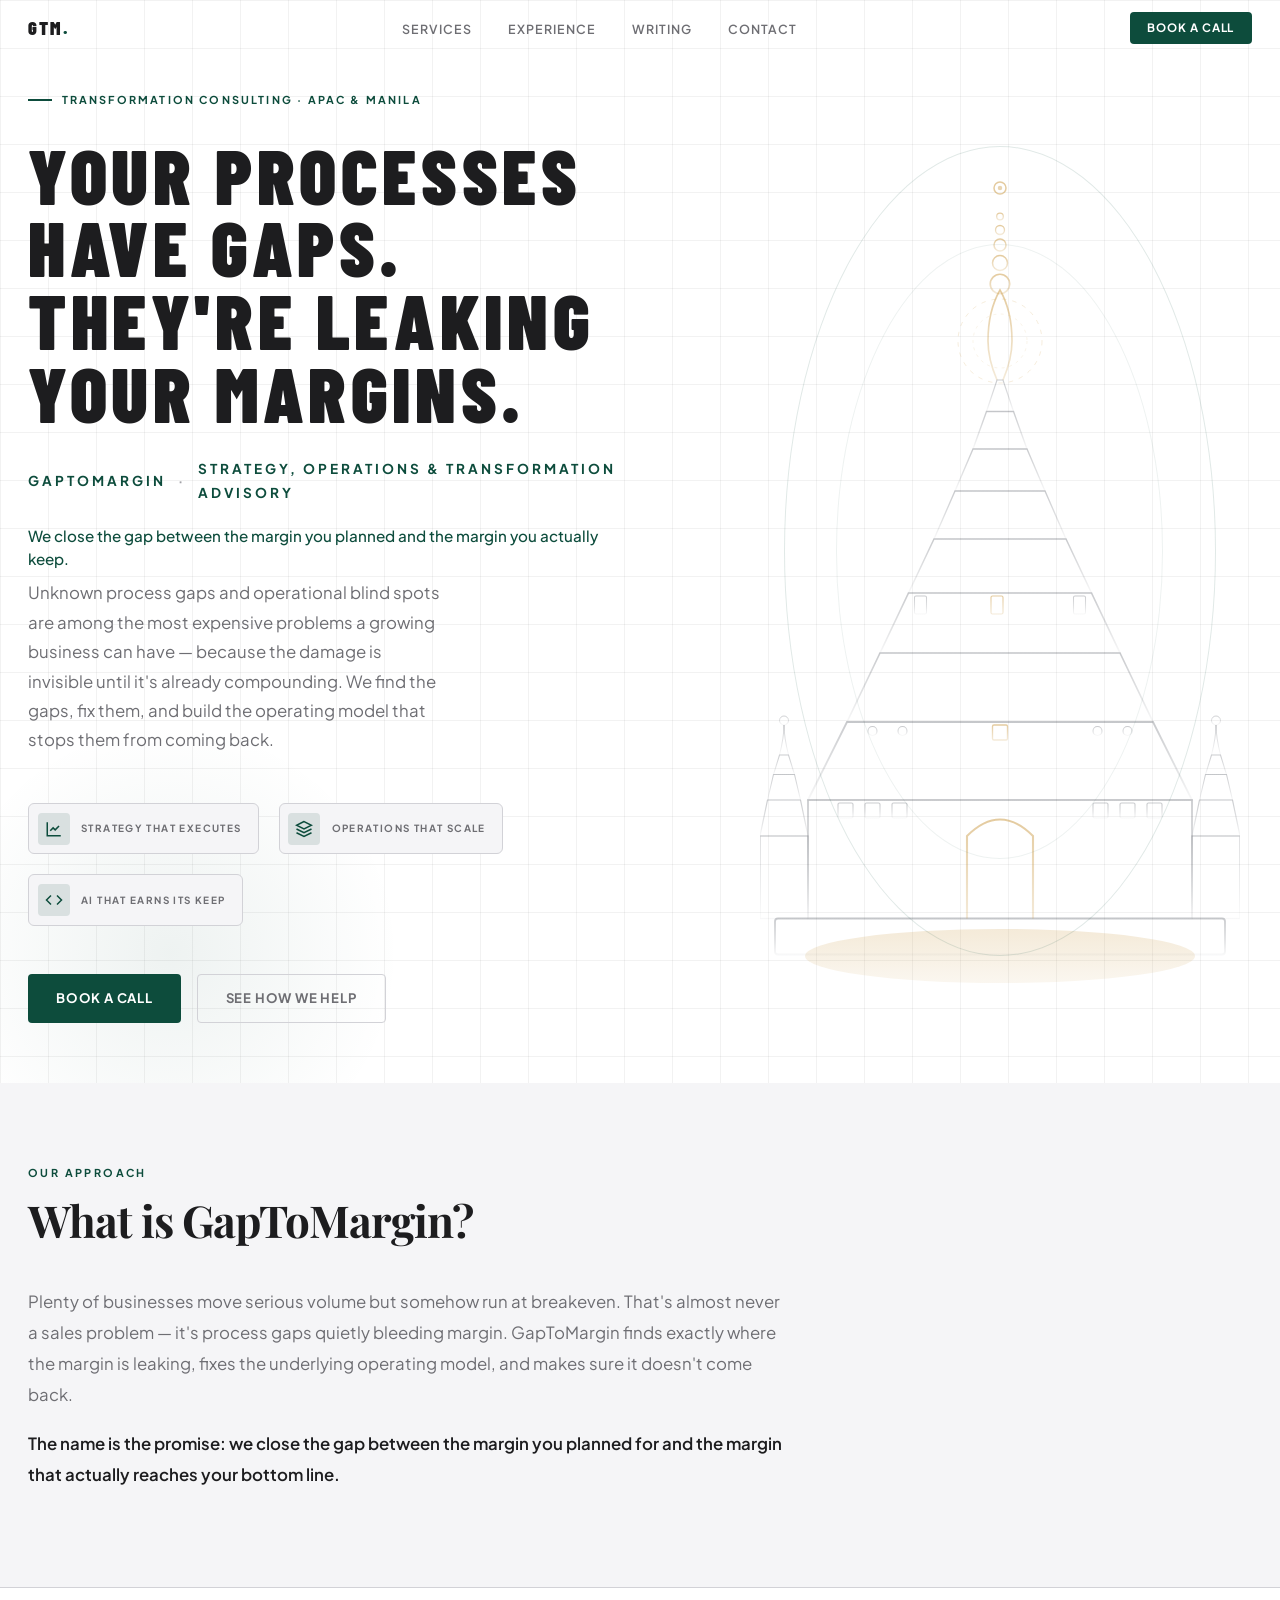
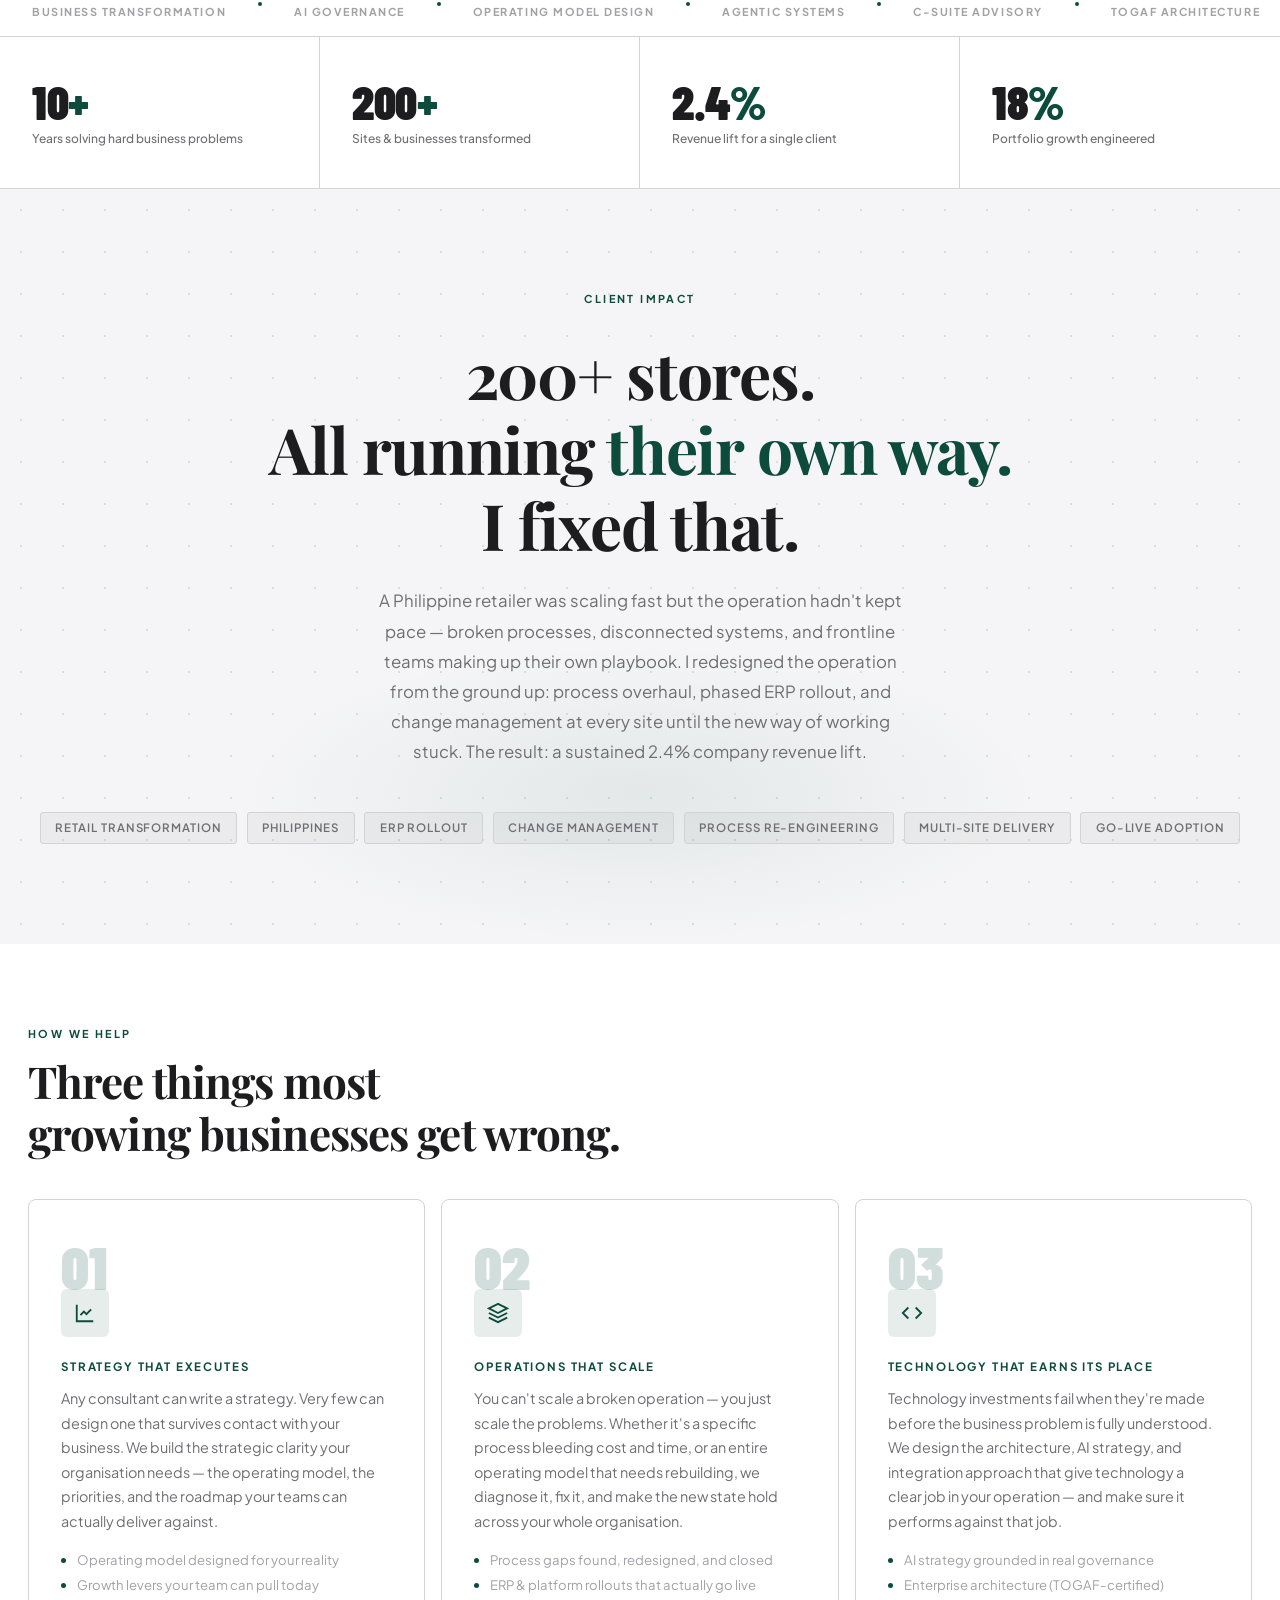
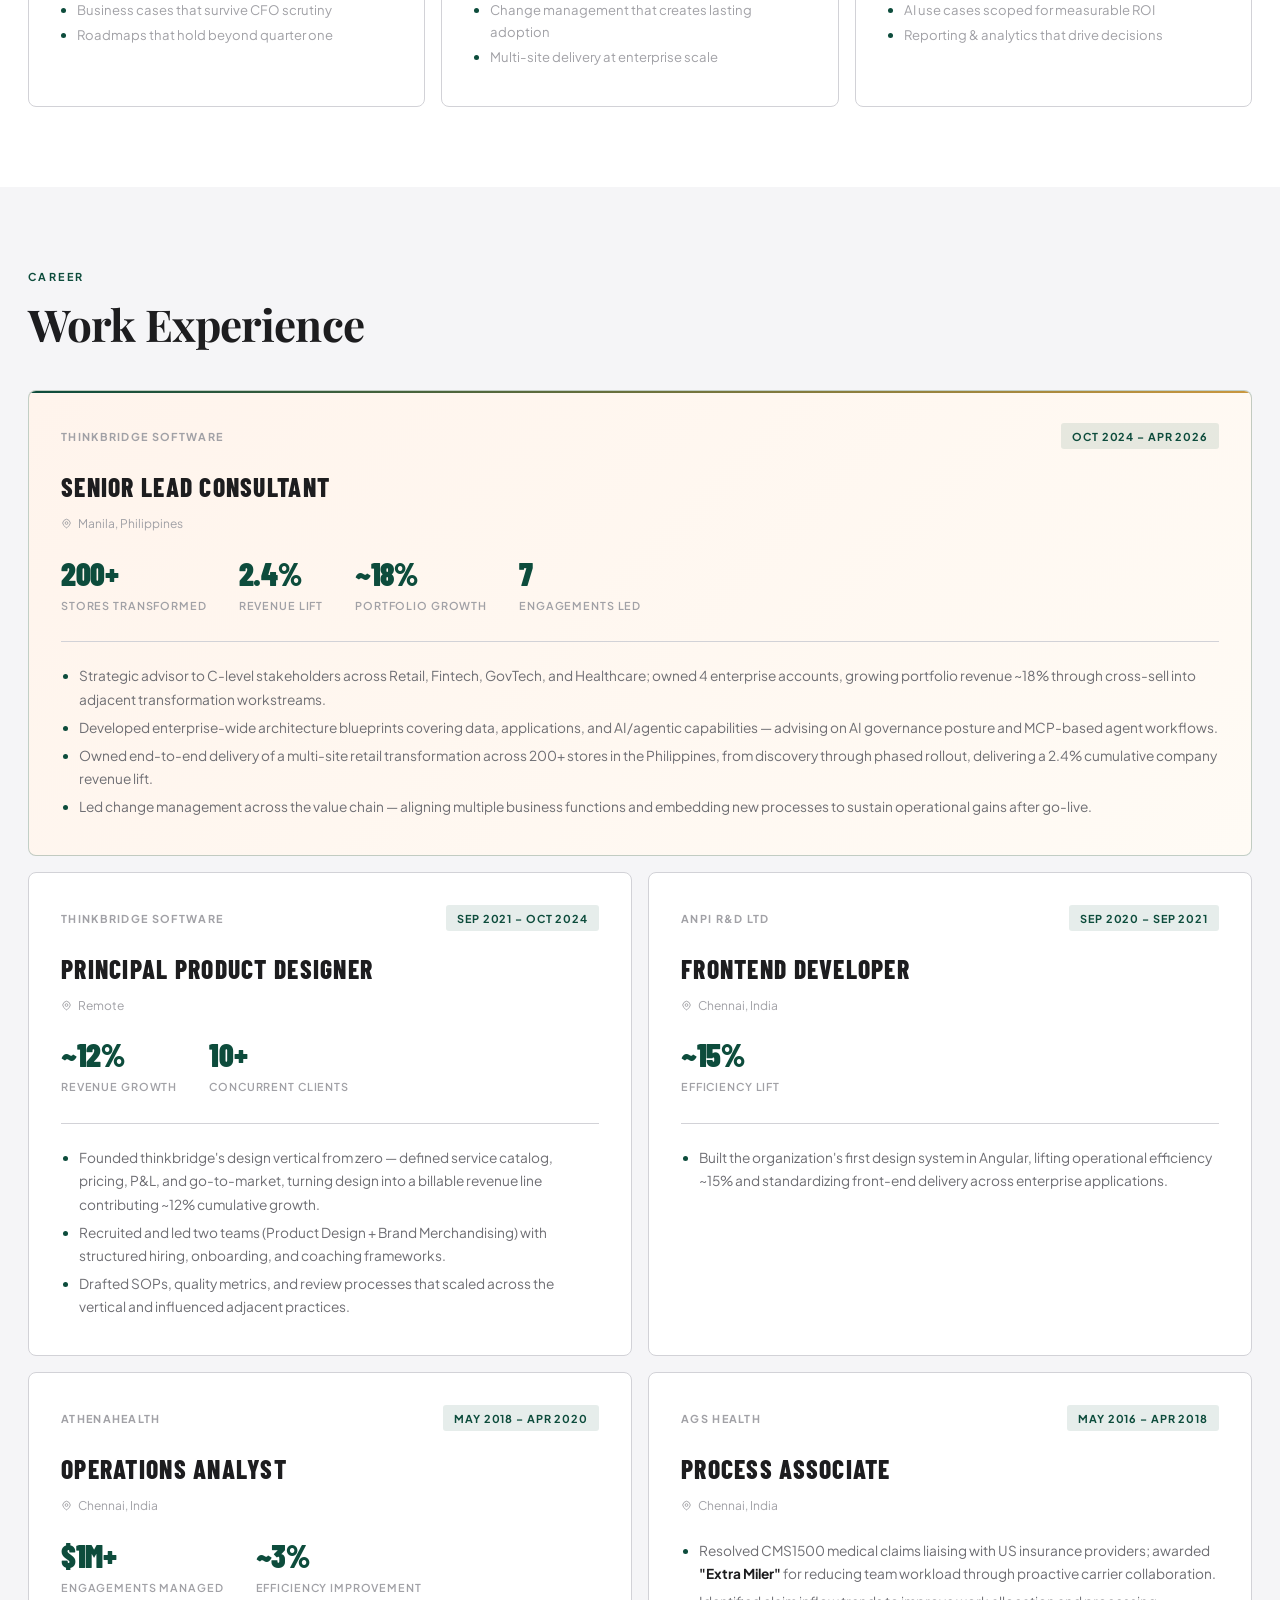
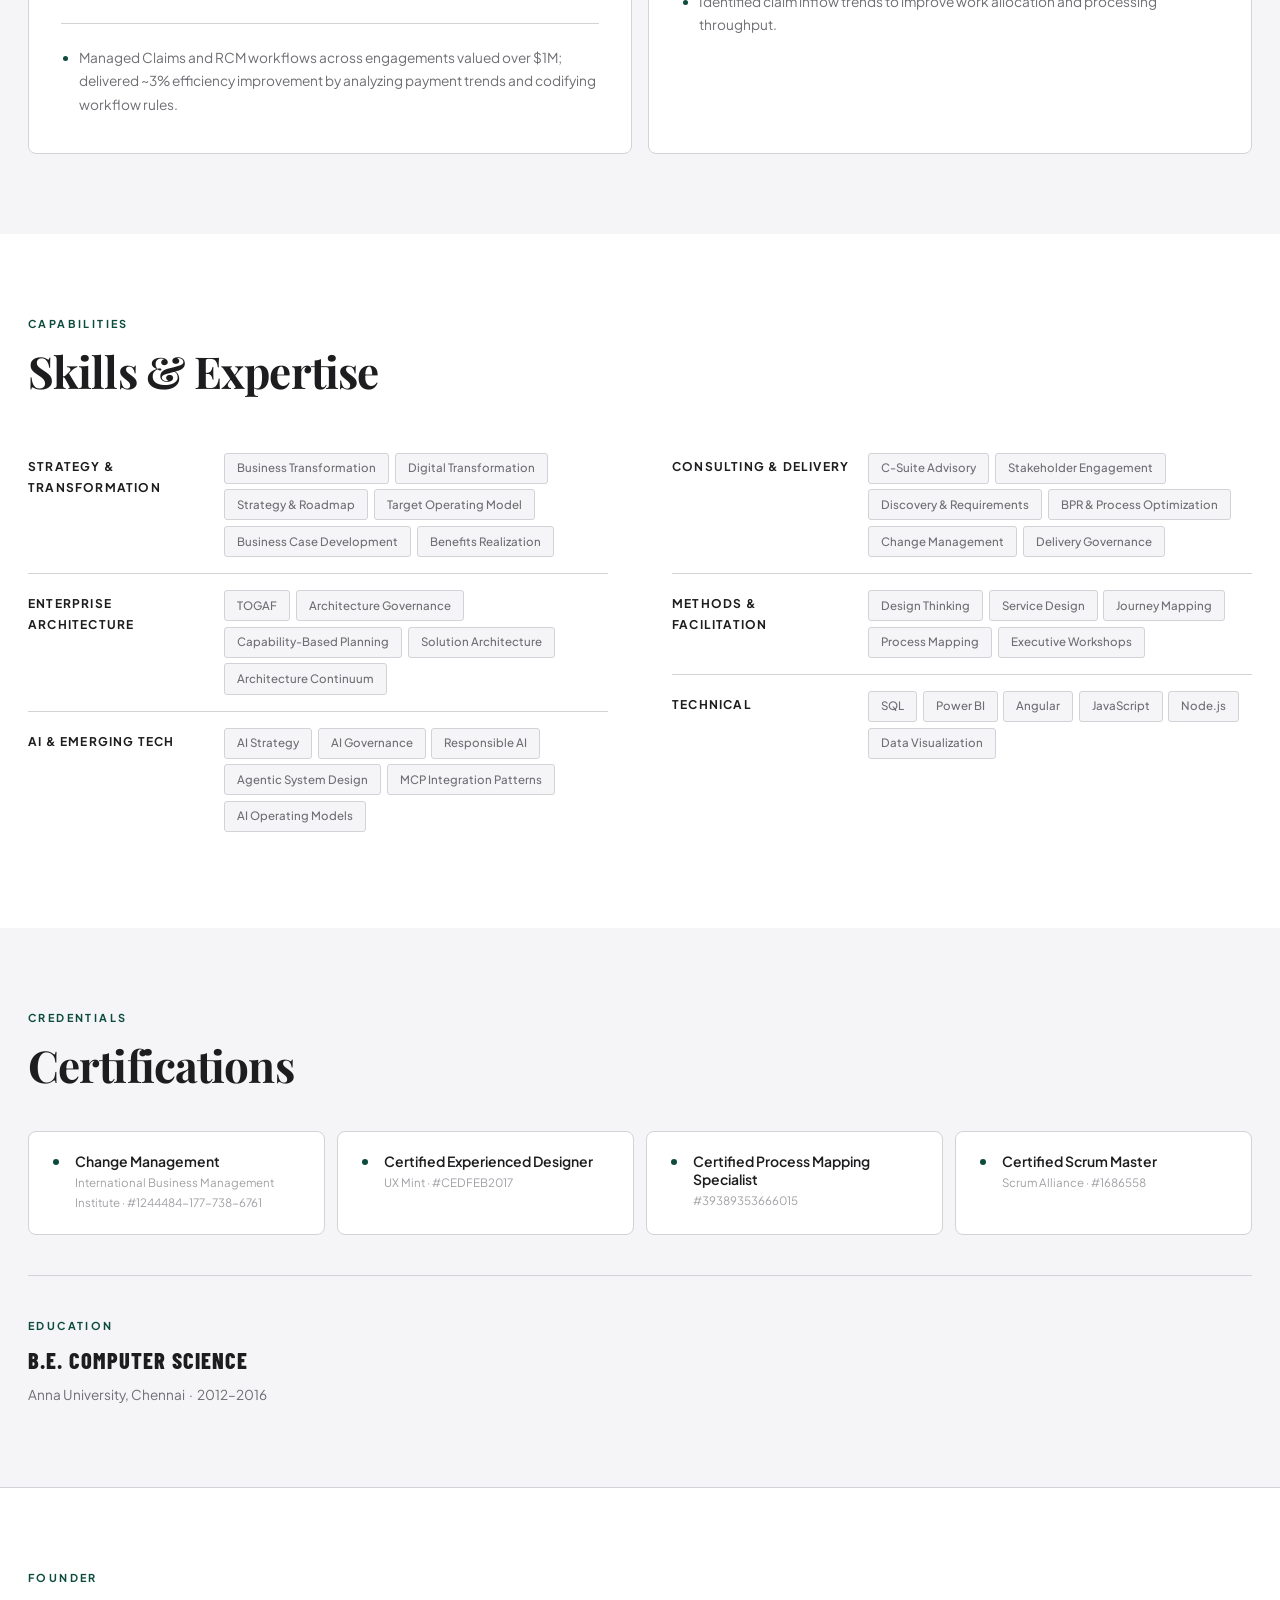
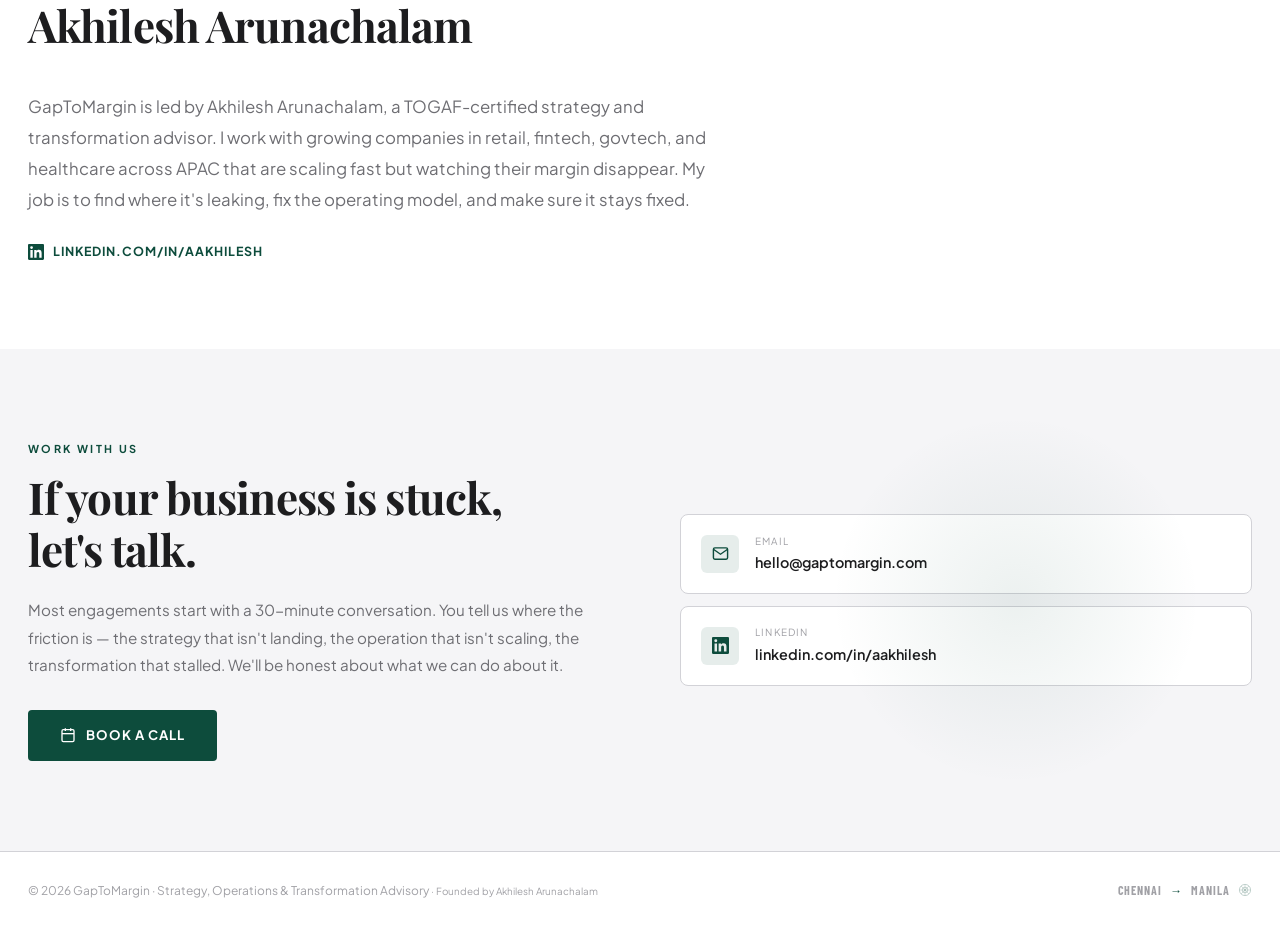
==== commit a9b4c95d: "Rebrand site from solo consultant (AA.) to GapToMargin company identity - Replace AA. nav logo with " ====
--- a/index.html
+++ b/index.html
@@ -3,8 +3,16 @@
 <head>
   <meta charset="UTF-8"/>
   <meta name="viewport" content="width=device-width, initial-scale=1.0"/>
-  <meta name="description" content="Akhilesh Arunachalam — Strategy &amp; Transformation Consultant. I help APAC businesses close operational gaps, scale operating models, and build for what's next."/>
-  <title>Akhilesh Arunachalam — Strategy &amp; Transformation Consultant</title>
+  <meta name="description" content="GapToMargin helps fast-moving businesses find where their margin is leaking and turn it back into profit. We close the gap between the margin you planned and the margin you actually keep."/>
+  <title>GapToMargin — Close the gap between planned and actual margin</title>
+  <link rel="canonical" href="https://gaptomargin.com"/>
+  <meta property="og:title" content="GapToMargin"/>
+  <meta property="og:description" content="We close the gap between planned margin and actual margin — and turn it back into profit."/>
+  <meta property="og:url" content="https://gaptomargin.com"/>
+  <meta property="og:image" content="https://gaptomargin.com/og-image.png"/>
+  <meta name="twitter:card" content="summary_large_image"/>
+  <meta name="twitter:title" content="GapToMargin"/>
+  <meta name="twitter:description" content="We close the gap between planned margin and actual margin — and turn it back into profit."/>
   <link rel="preconnect" href="https://fonts.googleapis.com"/>
   <link href="https://fonts.googleapis.com/css2?family=Barlow+Condensed:wght@700;800;900&family=Playfair+Display:wght@600;700;800&family=Plus+Jakarta+Sans:wght@300;400;500;600;700;800&display=swap" rel="stylesheet"/>
   <link rel="stylesheet" href="styles.css"/>
@@ -16,7 +24,7 @@
 
 <!-- ══ NAV ════════════════════════════════════════════ -->
 <nav id="nav">
-  <a href="index.html" class="nav-logo">AA<span>.</span></a>
+  <a href="index.html" class="nav-logo">GtM<span>.</span></a>
   <ul>
     <li><a href="services.html">Services</a></li>
     <li><a href="#experience">Experience</a></li>
@@ -32,10 +40,11 @@
     <div class="hero-tag fade d1">Transformation Consulting · APAC &amp; Manila</div>
     <h1 class="fade d2">Your processes<br>have gaps.<br>They're leaking<br>your margins.</h1>
     <div class="hero-tagline fade d2">
-      Akhilesh Arunachalam<span class="tl-sep"> · </span>Strategy &amp; Transformation Consultant
-    </div>
+      GapToMargin<span class="tl-sep"> · </span>Strategy, Operations &amp; Transformation Advisory
+    </div>
+    <p class="hero-sub fade d2">We close the gap between the margin you planned and the margin you actually keep.</p>
     <p class="hero-desc fade d3">
-      Unknown process gaps and operational blind spots are among the most expensive problems a growing business can have — because the damage is invisible until it's already compounding. I find the gaps, fix them, and build the operating model that stops them from coming back.
+      Unknown process gaps and operational blind spots are among the most expensive problems a growing business can have — because the damage is invisible until it's already compounding. We find the gaps, fix them, and build the operating model that stops them from coming back.
     </p>
     <div class="cap-badges fade d3">
       <div class="cap-badge">
@@ -59,7 +68,7 @@
     </div>
     <div class="hero-actions fade d4">
       <a href="https://calendly.com/akhilesh-arunachalam" target="_blank" class="btn btn-primary">Book a call</a>
-      <a href="services.html" class="btn btn-outline">See how I help</a>
+      <a href="services.html" class="btn btn-outline">See how we help</a>
     </div>
   </div>
 
@@ -205,6 +214,16 @@
         <line x1="170" y1="584" x2="260" y2="584" stroke="url(#gpFade)" stroke-width=".3"/>
       </svg>
     </div>
+  </div>
+</section>
+
+<!-- ══ WHAT IS GAPTOMARGIN ════════════════════════════ -->
+<section id="about-gtm">
+  <div class="gtm-block fade">
+    <p class="sec-label">Our approach</p>
+    <h2 class="sec-title">What is GapToMargin?</h2>
+    <p class="gtm-body">Plenty of businesses move serious volume but somehow run at breakeven. That's almost never a sales problem — it's process gaps quietly bleeding margin. GapToMargin finds exactly where the margin is leaking, fixes the underlying operating model, and makes sure it doesn't come back.</p>
+    <p class="gtm-body gtm-promise">The name is the promise: we close the gap between the margin you planned for and the margin that actually reaches your bottom line.</p>
   </div>
 </section>
 
@@ -272,7 +291,7 @@
 
 <!-- ══ PILLARS ════════════════════════════════════════ -->
 <section id="pillars">
-  <p class="sec-label fade">How I help</p>
+  <p class="sec-label fade">How we help</p>
   <h2 class="sec-title fade d1">Three things most<br>growing businesses get wrong.</h2>
   <div class="pillars-grid">
     <div class="pillar-card fade d1">
@@ -281,7 +300,7 @@
         <svg width="22" height="22" fill="none" viewBox="0 0 24 24" stroke="currentColor" stroke-width="2"><path d="M3 3v18h18"/><path d="M18.7 8l-5.1 5.2-2.8-2.7L7 14.3"/></svg>
       </div>
       <h3>Strategy that executes</h3>
-      <p>Any consultant can write a strategy. Very few can design one that survives contact with your business. I build the strategic clarity your organisation needs — the operating model, the priorities, and the roadmap your teams can actually deliver against.</p>
+      <p>Any consultant can write a strategy. Very few can design one that survives contact with your business. We build the strategic clarity your organisation needs — the operating model, the priorities, and the roadmap your teams can actually deliver against.</p>
       <ul class="pillar-list">
         <li>Operating model designed for your reality</li>
         <li>Growth levers your team can pull today</li>
@@ -295,7 +314,7 @@
         <svg width="22" height="22" fill="none" viewBox="0 0 24 24" stroke="currentColor" stroke-width="2"><path d="M12 2L2 7l10 5 10-5-10-5z"/><path d="M2 17l10 5 10-5M2 12l10 5 10-5"/></svg>
       </div>
       <h3>Operations that scale</h3>
-      <p>You can't scale a broken operation — you just scale the problems. Whether it's a specific process bleeding cost and time, or an entire operating model that needs rebuilding, I diagnose it, fix it, and make the new state hold across your whole organisation.</p>
+      <p>You can't scale a broken operation — you just scale the problems. Whether it's a specific process bleeding cost and time, or an entire operating model that needs rebuilding, we diagnose it, fix it, and make the new state hold across your whole organisation.</p>
       <ul class="pillar-list">
         <li>Process gaps found, redesigned, and closed</li>
         <li>ERP &amp; platform rollouts that actually go live</li>
@@ -309,7 +328,7 @@
         <svg width="22" height="22" fill="none" viewBox="0 0 24 24" stroke="currentColor" stroke-width="2"><polyline points="16 18 22 12 16 6"/><polyline points="8 6 2 12 8 18"/></svg>
       </div>
       <h3>Technology that earns its place</h3>
-      <p>Technology investments fail when they're made before the business problem is fully understood. I design the architecture, AI strategy, and integration approach that give technology a clear job in your operation — and make sure it performs against that job.</p>
+      <p>Technology investments fail when they're made before the business problem is fully understood. We design the architecture, AI strategy, and integration approach that give technology a clear job in your operation — and make sure it performs against that job.</p>
       <ul class="pillar-list">
         <li>AI strategy grounded in real governance</li>
         <li>Enterprise architecture (TOGAF-certified)</li>
@@ -553,19 +572,41 @@
   </div>
 </section>
 
+<!-- ══ FOUNDER ════════════════════════════════════════ -->
+<section id="founder">
+  <div class="founder-block fade">
+    <p class="sec-label">Founder</p>
+    <h2 class="sec-title">Akhilesh Arunachalam</h2>
+    <p class="founder-body">GapToMargin is led by Akhilesh Arunachalam, a TOGAF-certified strategy and transformation advisor. I work with growing companies in retail, fintech, govtech, and healthcare across APAC that are scaling fast but watching their margin disappear. My job is to find where it's leaking, fix the operating model, and make sure it stays fixed.</p>
+    <a href="https://www.linkedin.com/in/aakhilesh/" target="_blank" rel="noopener" class="founder-linkedin">
+      <svg width="16" height="16" fill="currentColor" viewBox="0 0 24 24"><path d="M20.447 20.452h-3.554v-5.569c0-1.328-.027-3.037-1.852-3.037-1.853 0-2.136 1.445-2.136 2.939v5.667H9.351V9h3.414v1.561h.046c.477-.9 1.637-1.85 3.37-1.85 3.601 0 4.267 2.37 4.267 5.455v6.286zM5.337 7.433a2.062 2.062 0 01-2.063-2.065 2.064 2.064 0 112.063 2.065zm1.782 13.019H3.555V9h3.564v11.452zM22.225 0H1.771C.792 0 0 .774 0 1.729v20.542C0 23.227.792 24 1.771 24h20.451C23.2 24 24 23.227 24 22.271V1.729C24 .774 23.2 0 22.222 0h.003z"/></svg>
+      linkedin.com/in/aakhilesh
+    </a>
+  </div>
+</section>
+
 <!-- ══ CONTACT ═════════════════════════════════════════ -->
 <section id="contact">
   <div class="contact-layout">
     <div class="contact-left fade">
-      <p class="c-label">Work with me</p>
+      <p class="c-label">Work with us</p>
       <h2>If your business is stuck,<br>let's talk.</h2>
-      <p>Most engagements start with a 30-minute conversation. You tell me where the friction is — the strategy that isn't landing, the operation that isn't scaling, the transformation that stalled. I'll tell you honestly what I can do about it.</p>
+      <p>Most engagements start with a 30-minute conversation. You tell us where the friction is — the strategy that isn't landing, the operation that isn't scaling, the transformation that stalled. We'll be honest about what we can do about it.</p>
       <a href="https://calendly.com/akhilesh-arunachalam" target="_blank" class="contact-primary">
         <svg width="16" height="16" fill="none" viewBox="0 0 24 24" stroke="currentColor" stroke-width="2"><rect x="3" y="4" width="18" height="18" rx="2"/><line x1="16" y1="2" x2="16" y2="6"/><line x1="8" y1="2" x2="8" y2="6"/><line x1="3" y1="10" x2="21" y2="10"/></svg>
         Book a call
       </a>
     </div>
     <div class="contact-right fade d2">
+      <a href="mailto:hello@gaptomargin.com" class="c-link">
+        <div class="c-icon">
+          <svg width="17" height="17" fill="none" viewBox="0 0 24 24" stroke="currentColor" stroke-width="2"><path d="M4 4h16c1.1 0 2 .9 2 2v12c0 1.1-.9 2-2 2H4c-1.1 0-2-.9-2-2V6c0-1.1.9-2 2-2z"/><polyline points="22,6 12,13 2,6"/></svg>
+        </div>
+        <div>
+          <div class="c-lbl">Email</div>
+          <div class="c-val">hello@gaptomargin.com</div>
+        </div>
+      </a>
       <a href="https://www.linkedin.com/in/aakhilesh/" target="_blank" rel="noopener" class="c-link">
         <div class="c-icon">
           <svg width="17" height="17" fill="currentColor" viewBox="0 0 24 24"><path d="M20.447 20.452h-3.554v-5.569c0-1.328-.027-3.037-1.852-3.037-1.853 0-2.136 1.445-2.136 2.939v5.667H9.351V9h3.414v1.561h.046c.477-.9 1.637-1.85 3.37-1.85 3.601 0 4.267 2.37 4.267 5.455v6.286zM5.337 7.433a2.062 2.062 0 01-2.063-2.065 2.064 2.064 0 112.063 2.065zm1.782 13.019H3.555V9h3.564v11.452zM22.225 0H1.771C.792 0 0 .774 0 1.729v20.542C0 23.227.792 24 1.771 24h20.451C23.2 24 24 23.227 24 22.271V1.729C24 .774 23.2 0 22.222 0h.003z"/></svg>
@@ -581,7 +622,7 @@
 
 <!-- ══ FOOTER ══════════════════════════════════════════ -->
 <footer>
-  <div class="ft-l">© 2026 Akhilesh Arunachalam · Strategy &amp; Transformation Consultant</div>
+  <div class="ft-l">© 2026 GapToMargin · Strategy, Operations &amp; Transformation Advisory<span class="ft-founder"> · Founded by Akhilesh Arunachalam</span></div>
   <div class="ft-r">
     Chennai <span>→</span> Manila
     <!-- Kolam mark -->
--- a/styles.css
+++ b/styles.css
@@ -30,7 +30,7 @@
   position: fixed; top: 0; left: 0; right: 0; z-index: 200;
   height: 56px;
   display: flex; align-items: center; justify-content: space-between;
-  padding: 0 max(28px,5%);
+  padding: 0 max(28px, calc((100% - 1280px) / 2));
   transition: background .3s, border-color .3s;
 }
 nav.scrolled {
@@ -68,7 +68,7 @@
   min-height: 100vh;
   display: grid; grid-template-columns: 1fr 1fr;
   align-items: center;
-  padding: 80px max(28px,5%) 60px;
+  padding: 80px max(28px, calc((100% - 1280px) / 2)) 60px;
   position: relative; overflow: hidden;
   background: #ffffff;
 }
@@ -188,7 +188,7 @@
 .num-label { font-size: .75rem; color: var(--muted); font-weight: 500; line-height: 1.4; }
 
 /* ── SPOTLIGHT ──────────────────────────────── */
-#spotlight { padding: 100px max(28px,5%); background: var(--bg2); position: relative; overflow: hidden; text-align: center; }
+#spotlight { padding: 100px max(28px, calc((100% - 1280px) / 2)); background: var(--bg2); position: relative; overflow: hidden; text-align: center; }
 #spotlight::before { content: ''; position: absolute; bottom: 0; left: 50%; transform: translateX(-50%); width: 800px; height: 300px; background: radial-gradient(ellipse, rgba(13,76,60,.08) 0%, transparent 70%); pointer-events: none; }
 #spotlight::after { content: ''; position: absolute; inset: 0; background-image: radial-gradient(circle, rgba(13,76,60,.13) 1px, transparent 1px); background-size: 42px 42px; pointer-events: none; }
 .sp-label { font-size: .68rem; font-weight: 700; letter-spacing: .22em; text-transform: uppercase; color: var(--saffron); margin-bottom: 1.75rem; position: relative; z-index: 2; }
@@ -199,7 +199,7 @@
 .sp-tag { background: rgba(0,0,0,.04); border: 1px solid var(--border); color: var(--muted); padding: .32rem .9rem; border-radius: 3px; font-size: .72rem; font-weight: 600; letter-spacing: .08em; text-transform: uppercase; }
 
 /* ── PILLARS ────────────────────────────────── */
-#pillars { padding: 80px max(28px,5%); background: var(--bg); }
+#pillars { padding: 80px max(28px, calc((100% - 1280px) / 2)); background: var(--bg); }
 .sec-label { font-size: .68rem; font-weight: 700; letter-spacing: .22em; text-transform: uppercase; color: var(--saffron); margin-bottom: .75rem; }
 .sec-title { font-family: 'Playfair Display', serif; font-size: clamp(1.75rem, 3.5vw, 2.75rem); font-weight: 700; letter-spacing: -0.02em; text-transform: none; color: var(--text); margin-bottom: 2.5rem; line-height: 1.18; }
 .pillars-grid { display: grid; grid-template-columns: repeat(3,1fr); gap: 16px; }
@@ -216,7 +216,7 @@
 .pillar-list li::marker { color: var(--saffron); }
 
 /* ── EXPERIENCE ─────────────────────────────── */
-#experience { padding: 80px max(28px,5%); background: var(--bg2); }
+#experience { padding: 80px max(28px, calc((100% - 1280px) / 2)); background: var(--bg2); }
 .exp-grid { display: grid; grid-template-columns: 1fr 1fr; gap: 16px; }
 .exp-card { background: var(--card); border: 1px solid var(--border); border-radius: 8px; padding: 2rem; position: relative; overflow: hidden; transition: transform .2s, box-shadow .2s, border-color .2s; }
 .exp-card:hover { transform: translateY(-3px); box-shadow: 0 12px 40px rgba(0,0,0,.3); border-color: rgba(13,76,60,.25); }
@@ -237,7 +237,7 @@
 .exp-bullets li::marker { color: var(--saffron); }
 
 /* ── SKILLS ─────────────────────────────────── */
-#skills { padding: 80px max(28px,5%); background: var(--bg); }
+#skills { padding: 80px max(28px, calc((100% - 1280px) / 2)); background: var(--bg); }
 .skills-grid { display: grid; grid-template-columns: 1fr 1fr; gap: 0 4rem; }
 .sk-row { display: grid; grid-template-columns: 180px 1fr; padding: 1rem 0; border-bottom: 1px solid var(--border); align-items: start; gap: 1rem; }
 .sk-row:last-child { border-bottom: none; }
@@ -247,7 +247,7 @@
 .sk-tag:hover { border-color: var(--saffron); color: var(--saffron); }
 
 /* ── CERTS ──────────────────────────────────── */
-#certs { padding: 80px max(28px,5%); background: var(--bg2); }
+#certs { padding: 80px max(28px, calc((100% - 1280px) / 2)); background: var(--bg2); }
 .cert-grid { display: grid; grid-template-columns: repeat(auto-fit, minmax(260px,1fr)); gap: 12px; }
 .cert-card { display: flex; align-items: flex-start; gap: 1rem; padding: 1.25rem 1.5rem; background: var(--card); border: 1px solid var(--border); border-radius: 8px; transition: border-color .2s; }
 .cert-card:hover { border-color: rgba(13,76,60,.35); }
@@ -256,7 +256,7 @@
 .cert-card p { font-size: .72rem; color: var(--light); }
 
 /* ── CONTACT ────────────────────────────────── */
-#contact { padding: 90px max(28px,5%); background: var(--bg2); position: relative; overflow: hidden; }
+#contact { padding: 90px max(28px, calc((100% - 1280px) / 2)); background: var(--bg2); position: relative; overflow: hidden; }
 #contact::before { content: ''; position: absolute; right: 5%; top: 50%; transform: translateY(-50%); width: 400px; height: 400px; background: radial-gradient(circle, rgba(13,76,60,.08) 0%, transparent 65%); pointer-events: none; }
 .contact-layout { display: grid; grid-template-columns: 1fr 1fr; gap: 5rem; align-items: center; }
 .contact-left .c-label { font-size: .68rem; font-weight: 700; letter-spacing: .22em; text-transform: uppercase; color: var(--saffron); margin-bottom: .75rem; }
@@ -272,13 +272,13 @@
 .c-val { font-size: .9rem; font-weight: 600; color: var(--text); }
 
 /* ── FOOTER ─────────────────────────────────── */
-footer { padding: 1.75rem max(28px,5%); border-top: 1px solid var(--border); display: flex; align-items: center; justify-content: space-between; flex-wrap: wrap; gap: 1rem; background: var(--bg); }
+footer { padding: 1.75rem max(28px, calc((100% - 1280px) / 2)); border-top: 1px solid var(--border); display: flex; align-items: center; justify-content: space-between; flex-wrap: wrap; gap: 1rem; background: var(--bg); }
 .ft-l { font-size: .75rem; color: var(--light); }
 .ft-r { display: flex; align-items: center; gap: .5rem; font-size: .75rem; color: var(--light); font-family: 'Barlow Condensed', sans-serif; letter-spacing: .08em; font-weight: 700; text-transform: uppercase; }
 .ft-r span { color: var(--saffron); }
 
 /* ── BLOGS ──────────────────────────────────── */
-#blogs { padding: 80px max(28px,5%); background: var(--bg); }
+#blogs { padding: 80px max(28px, calc((100% - 1280px) / 2)); background: var(--bg); }
 .blog-filters { display: flex; gap: .5rem; flex-wrap: wrap; margin-bottom: 2.5rem; }
 .bf { padding: .42rem 1.1rem; border-radius: 100px; border: 1px solid var(--border); background: transparent; color: var(--muted); font-size: .72rem; font-weight: 700; letter-spacing: .1em; text-transform: uppercase; cursor: pointer; transition: all .2s; font-family: 'Plus Jakarta Sans', sans-serif; }
 .bf:hover { border-color: var(--saffron); color: var(--saffron); }
@@ -303,7 +303,7 @@
 .blog-card:hover .blog-cta svg { transform: translateX(3px); }
 
 /* ── SERVICES ───────────────────────────────── */
-#services { padding: 90px max(28px,5%); background: var(--bg); }
+#services { padding: 90px max(28px, calc((100% - 1280px) / 2)); background: var(--bg); }
 .svc-header { max-width: 640px; margin-bottom: 3rem; }
 .svc-label { font-size: .68rem; font-weight: 700; letter-spacing: .22em; text-transform: uppercase; color: var(--saffron); margin-bottom: .75rem; }
 #services h2 { font-family: 'Playfair Display', serif; font-size: clamp(1.75rem, 3.5vw, 2.75rem); font-weight: 700; letter-spacing: -0.02em; text-transform: none; line-height: 1.2; color: var(--text); margin-bottom: 1.25rem; }
@@ -389,14 +389,14 @@
 .si-success p { color: var(--muted); font-size: .9rem; line-height: 1.7; }
 
 /* ── PAGE HERO (services / blog pages) ──────── */
-.page-hero { padding: 120px max(28px,5%) 64px; background: var(--bg); position: relative; overflow: hidden; border-bottom: 1px solid var(--border); }
+.page-hero { padding: 120px max(28px, calc((100% - 1280px) / 2)) 64px; background: var(--bg); position: relative; overflow: hidden; border-bottom: 1px solid var(--border); }
 .page-hero::before { content: ''; position: absolute; inset: 0; background-image: linear-gradient(rgba(0,0,0,.04) 1px, transparent 1px), linear-gradient(90deg, rgba(0,0,0,.04) 1px, transparent 1px); background-size: 48px 48px; pointer-events: none; }
 .page-hero-label { font-size: .68rem; font-weight: 700; letter-spacing: .22em; text-transform: uppercase; color: var(--saffron); margin-bottom: .75rem; position: relative; z-index: 2; }
 .page-hero h1 { font-family: 'Playfair Display', serif; font-size: clamp(2rem, 4.5vw, 3.25rem); font-weight: 700; letter-spacing: -0.02em; text-transform: none; line-height: 1.15; color: var(--text); margin-bottom: 1rem; max-width: 720px; position: relative; z-index: 2; }
 .page-hero p { font-size: 1.05rem; color: var(--muted); line-height: 1.75; max-width: 560px; position: relative; z-index: 2; }
 
 /* ── ARTICLE PAGE ─────────────────────────────── */
-.article-wrap { max-width: 740px; margin: 0 auto; padding: 80px max(28px,5%) 100px; }
+.article-wrap { max-width: 740px; margin: 0 auto; padding: 80px max(28px, calc((100% - 1280px) / 2)) 100px; }
 .article-back { display: inline-flex; align-items: center; gap: .5rem; font-size: .72rem; font-weight: 700; letter-spacing: .1em; text-transform: uppercase; color: var(--muted); text-decoration: none; margin-bottom: 2.5rem; transition: color .2s; }
 .article-back:hover { color: var(--saffron); }
 .article-back svg { transition: transform .2s; }
@@ -422,6 +422,38 @@
 .article-footer .cta-btn { background: var(--saffron); color: #fff !important; padding: .6rem 1.4rem; border-radius: 4px; transition: background .2s !important; }
 .article-footer .cta-btn:hover { background: #0a3d2f !important; color: #fff !important; }
 
+/* ── WHAT IS GAPTOMARGIN ─────────────────────── */
+#about-gtm {
+  padding: 5rem max(28px, calc((100% - 1280px) / 2));
+  background: var(--bg2);
+}
+.gtm-block { max-width: 760px; }
+.gtm-body { font-size: 1.05rem; color: var(--muted); line-height: 1.85; margin-bottom: 1.1rem; }
+.gtm-promise { font-weight: 600; color: var(--text); }
+
+/* ── FOUNDER ─────────────────────────────────── */
+#founder {
+  padding: 5rem max(28px, calc((100% - 1280px) / 2));
+  border-top: 1px solid var(--border);
+}
+.founder-block { max-width: 700px; }
+.founder-body { font-size: 1.05rem; color: var(--muted); line-height: 1.85; margin-bottom: 1.5rem; }
+.founder-linkedin {
+  display: inline-flex; align-items: center; gap: .55rem;
+  font-size: .78rem; font-weight: 700; letter-spacing: .08em; text-transform: uppercase;
+  color: var(--saffron); text-decoration: none; transition: opacity .2s;
+}
+.founder-linkedin:hover { opacity: .75; }
+
+/* ── HERO SUB-LINE ────────────────────────────── */
+.hero-sub {
+  font-size: .95rem; font-weight: 500; color: var(--saffron);
+  margin-top: .35rem; margin-bottom: .5rem; line-height: 1.5;
+}
+
+/* ── FOOTER FOUNDER LINE ──────────────────────── */
+.ft-founder { color: var(--light); font-size: .82em; }
+
 /* ── RESPONSIVE ─────────────────────────────── */
 @media (max-width: 980px) {
   .blog-grid { grid-template-columns: 1fr 1fr; }
